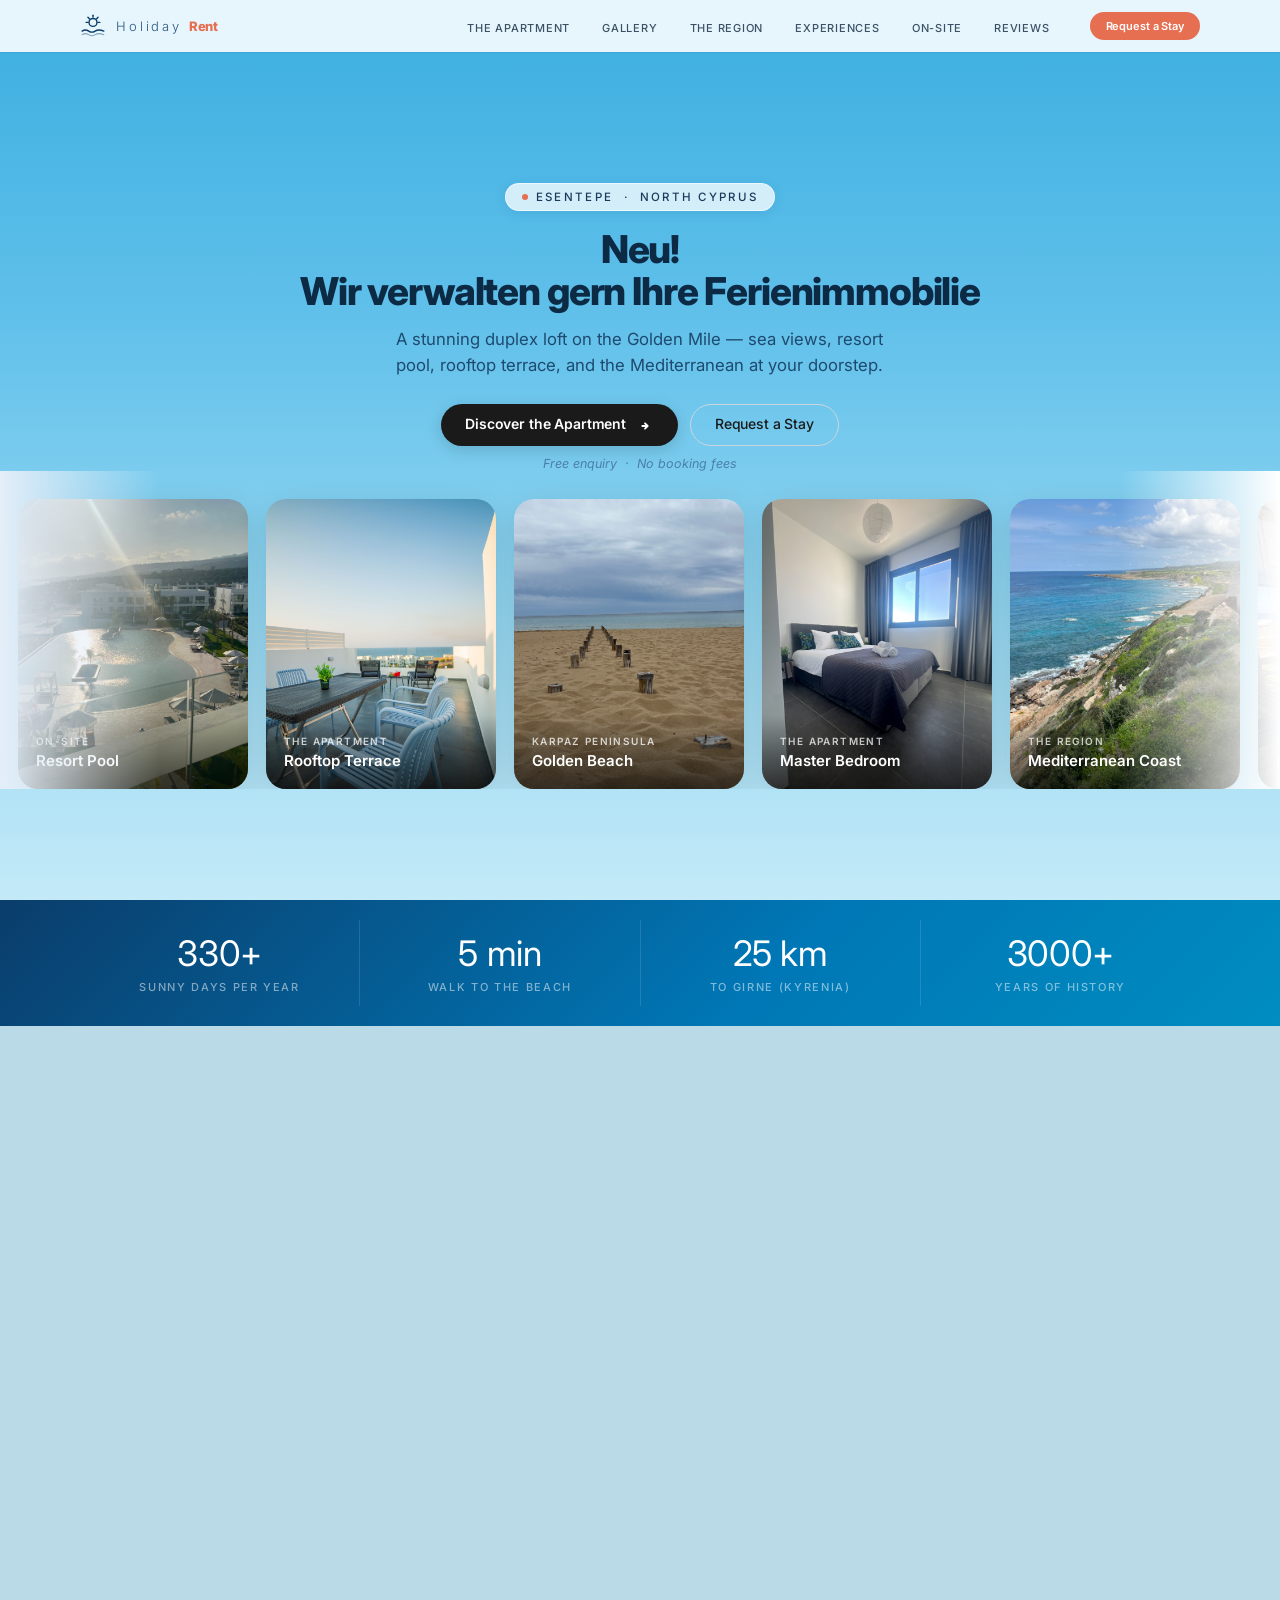
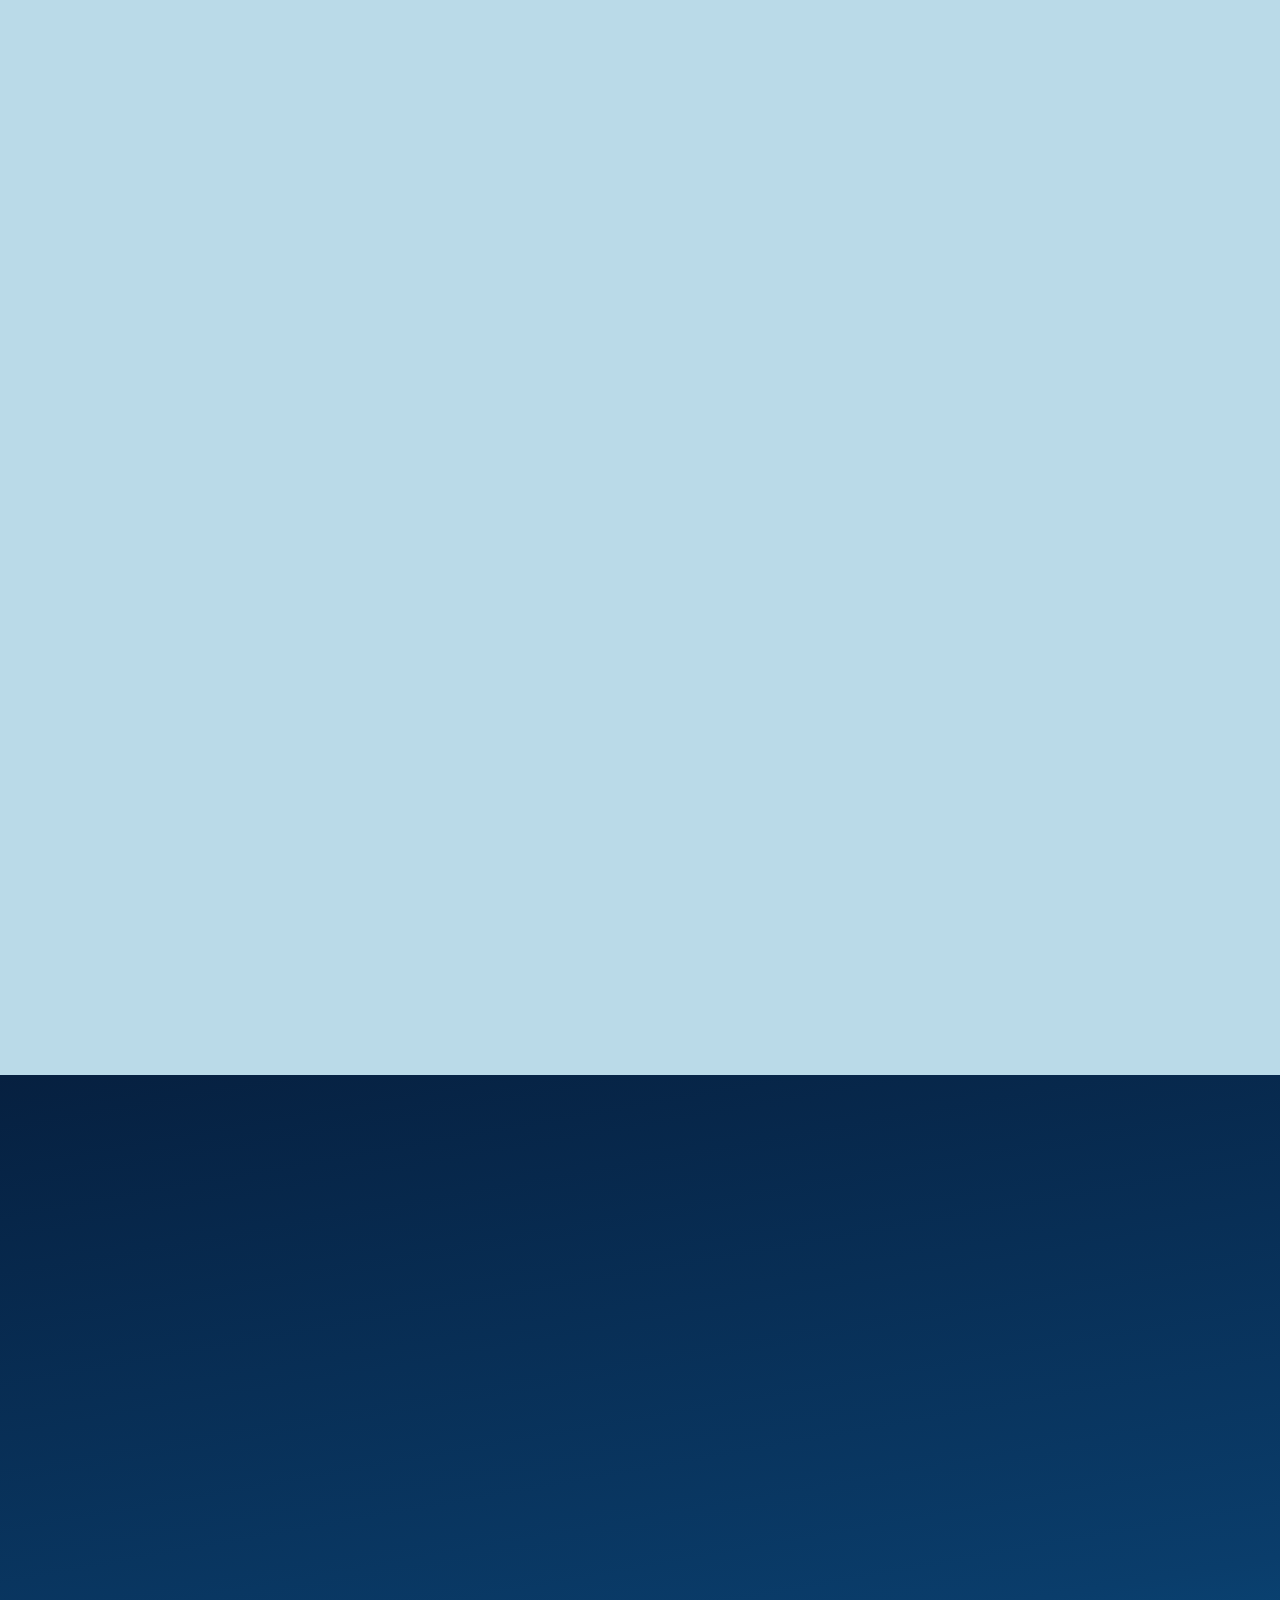
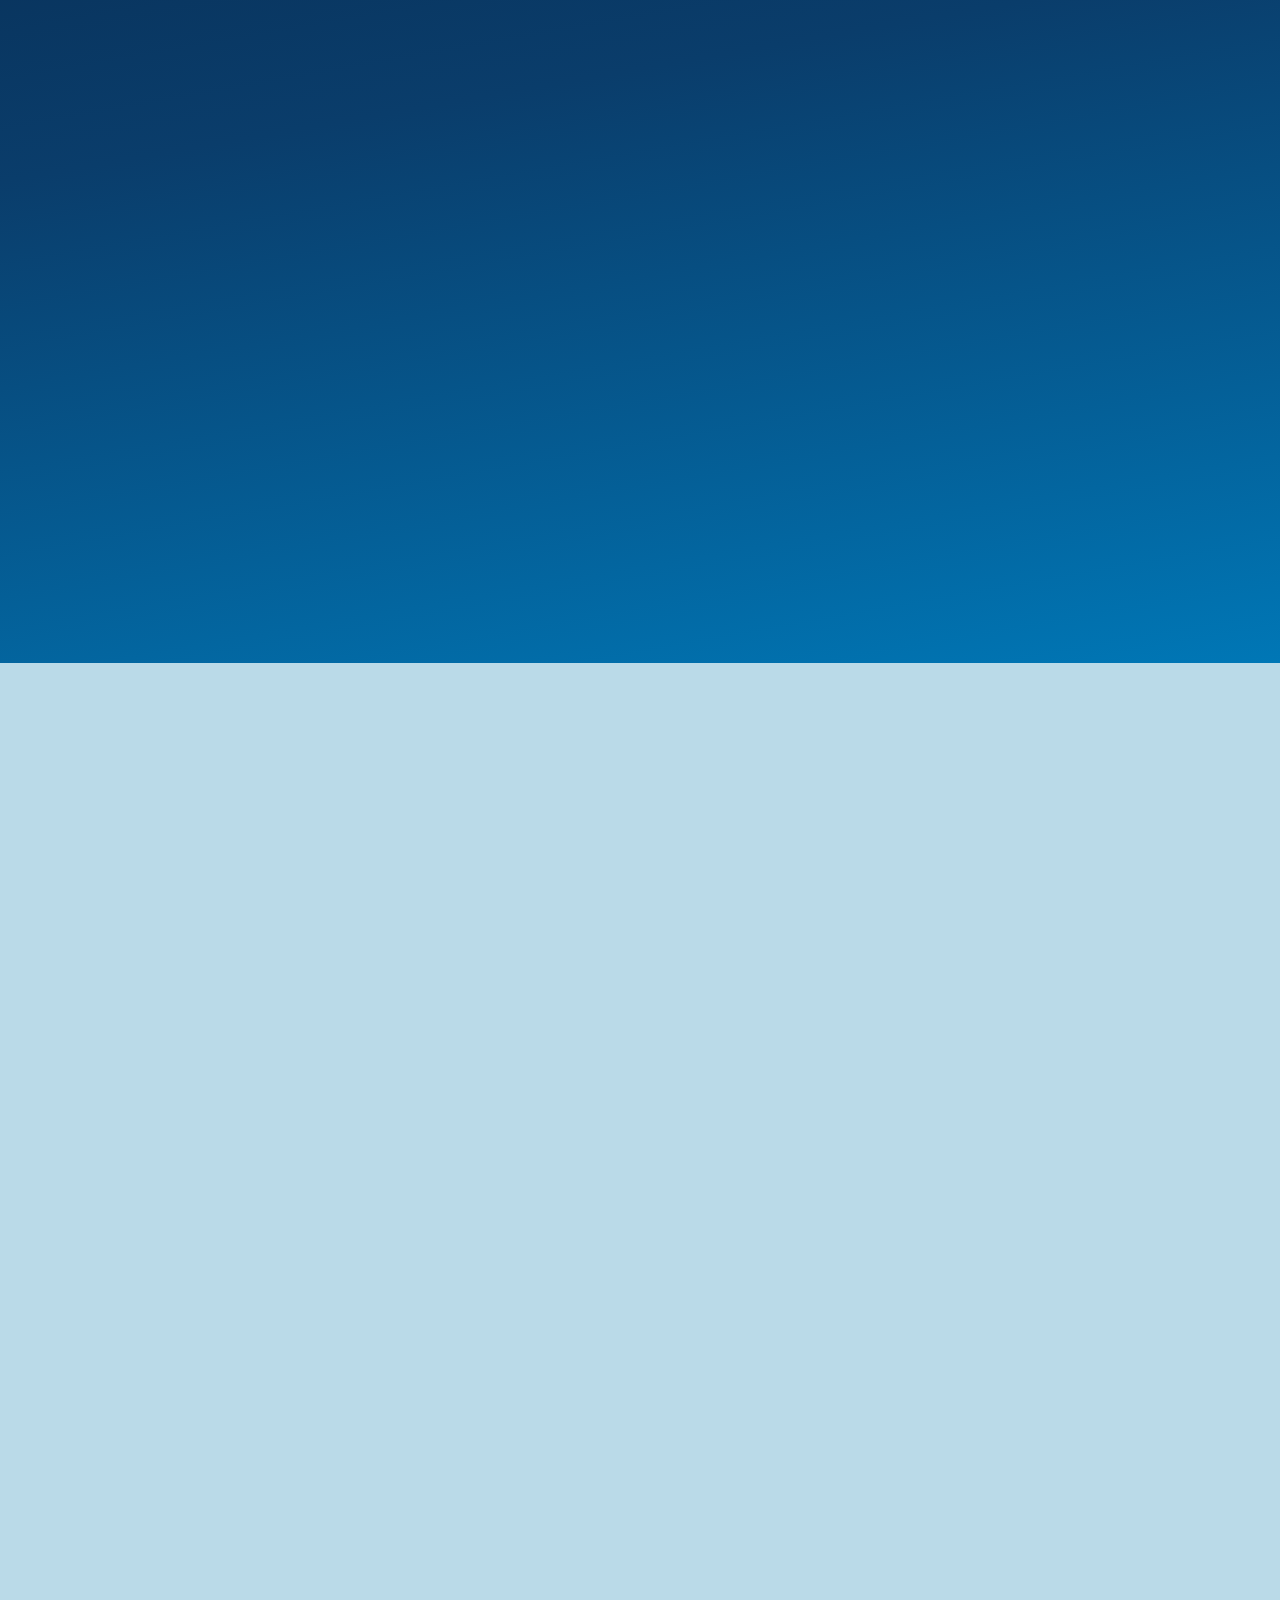
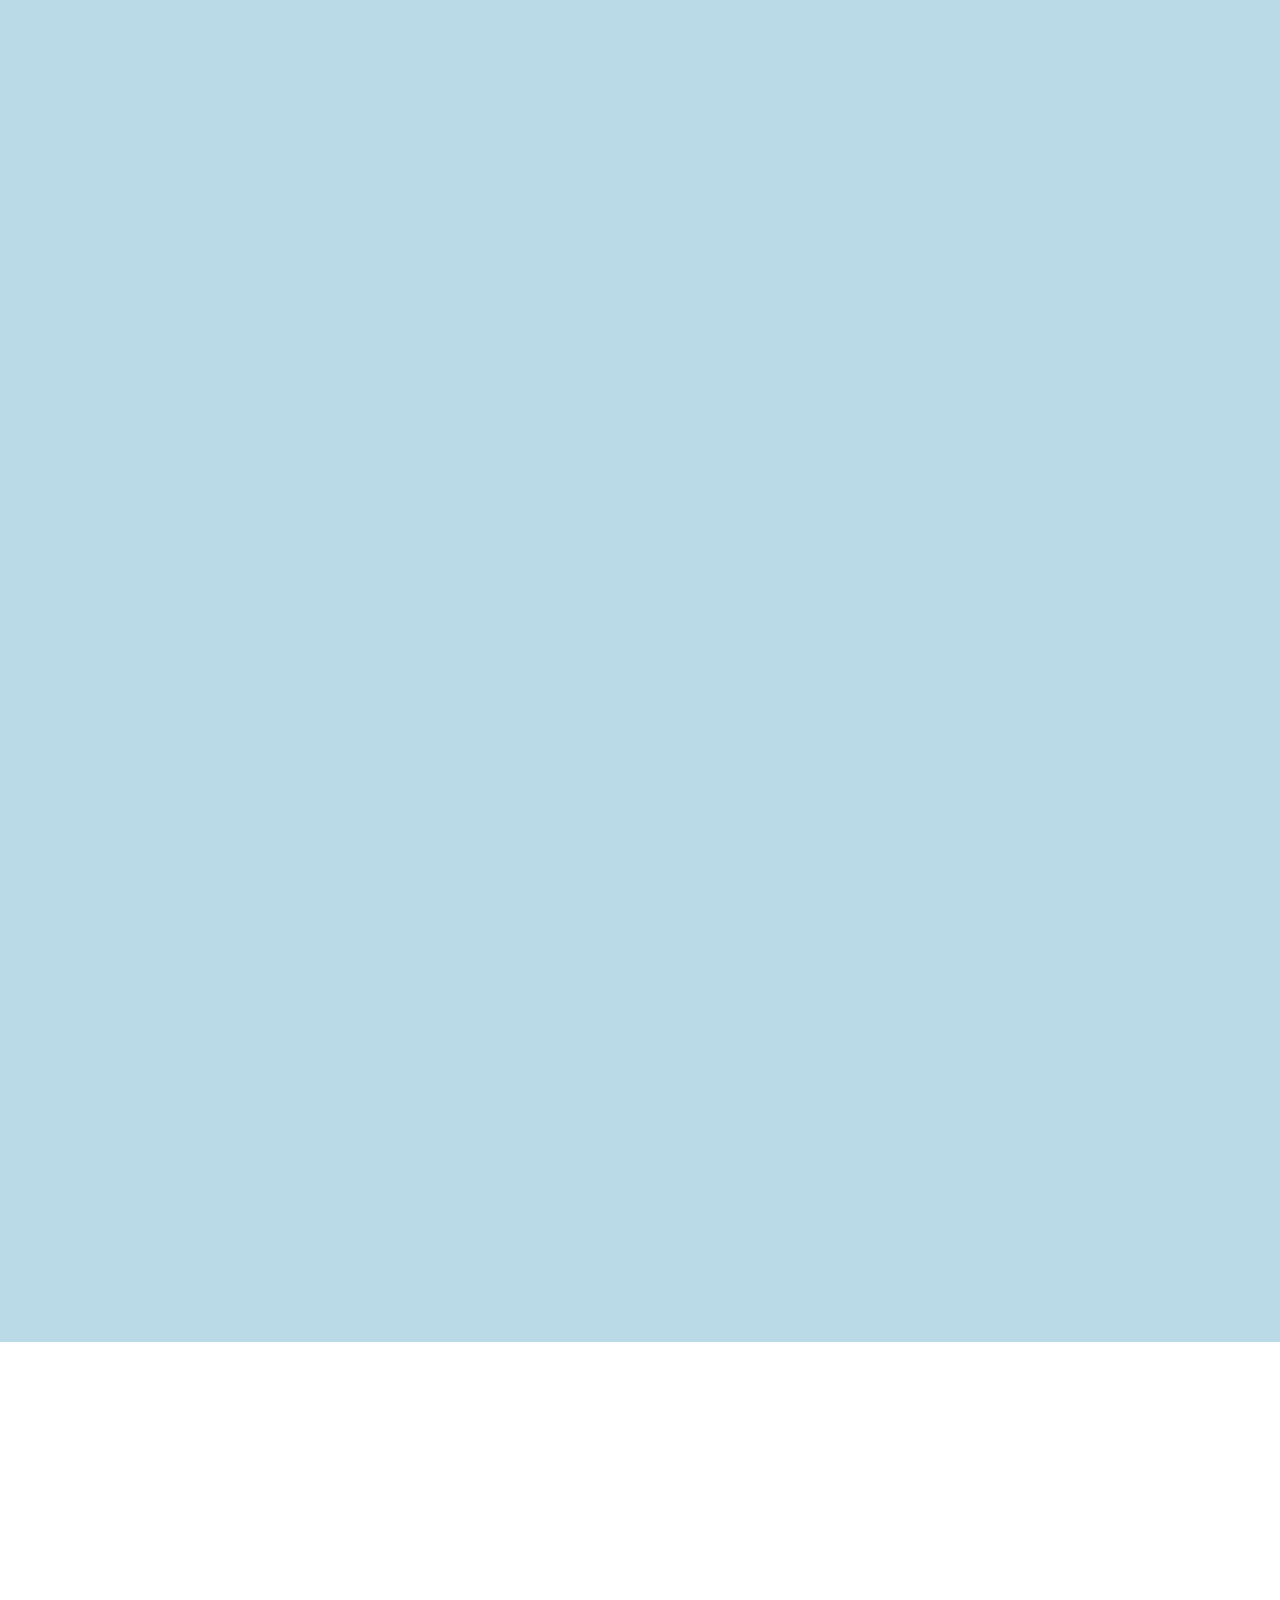
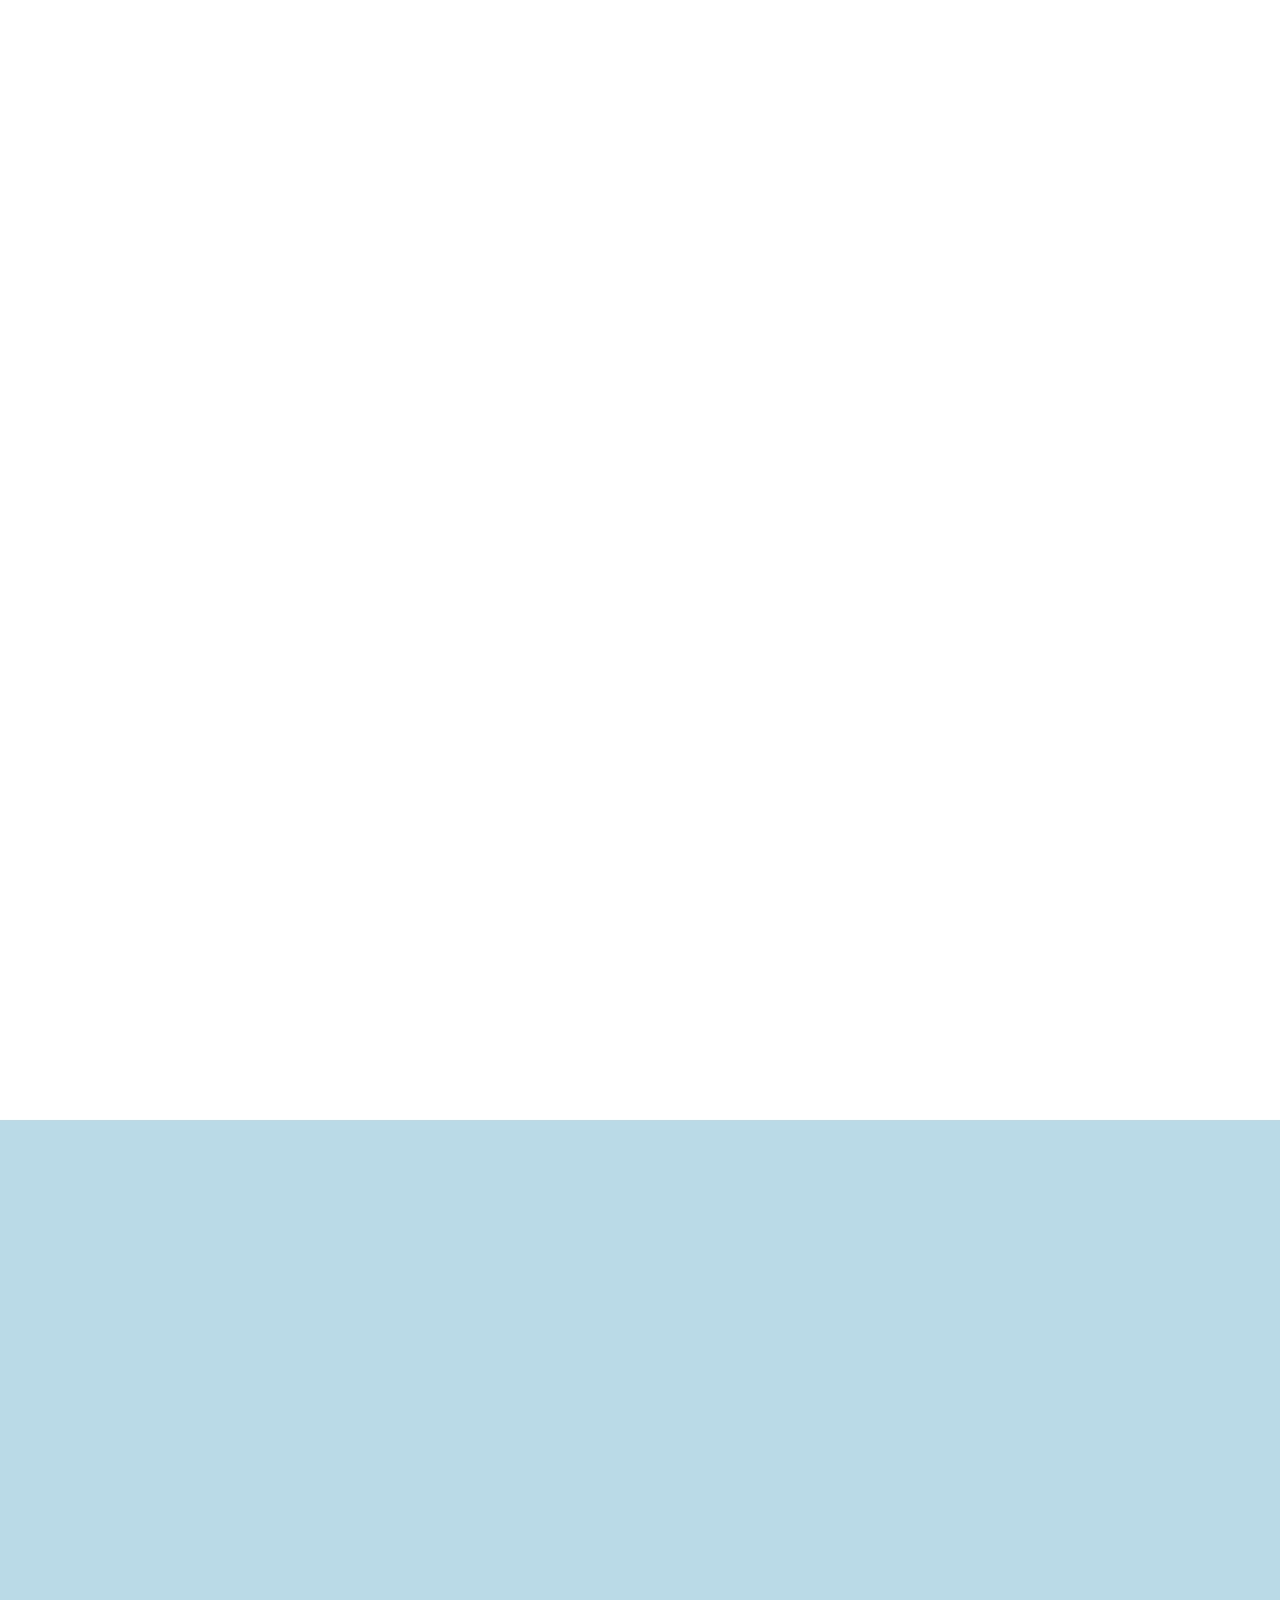
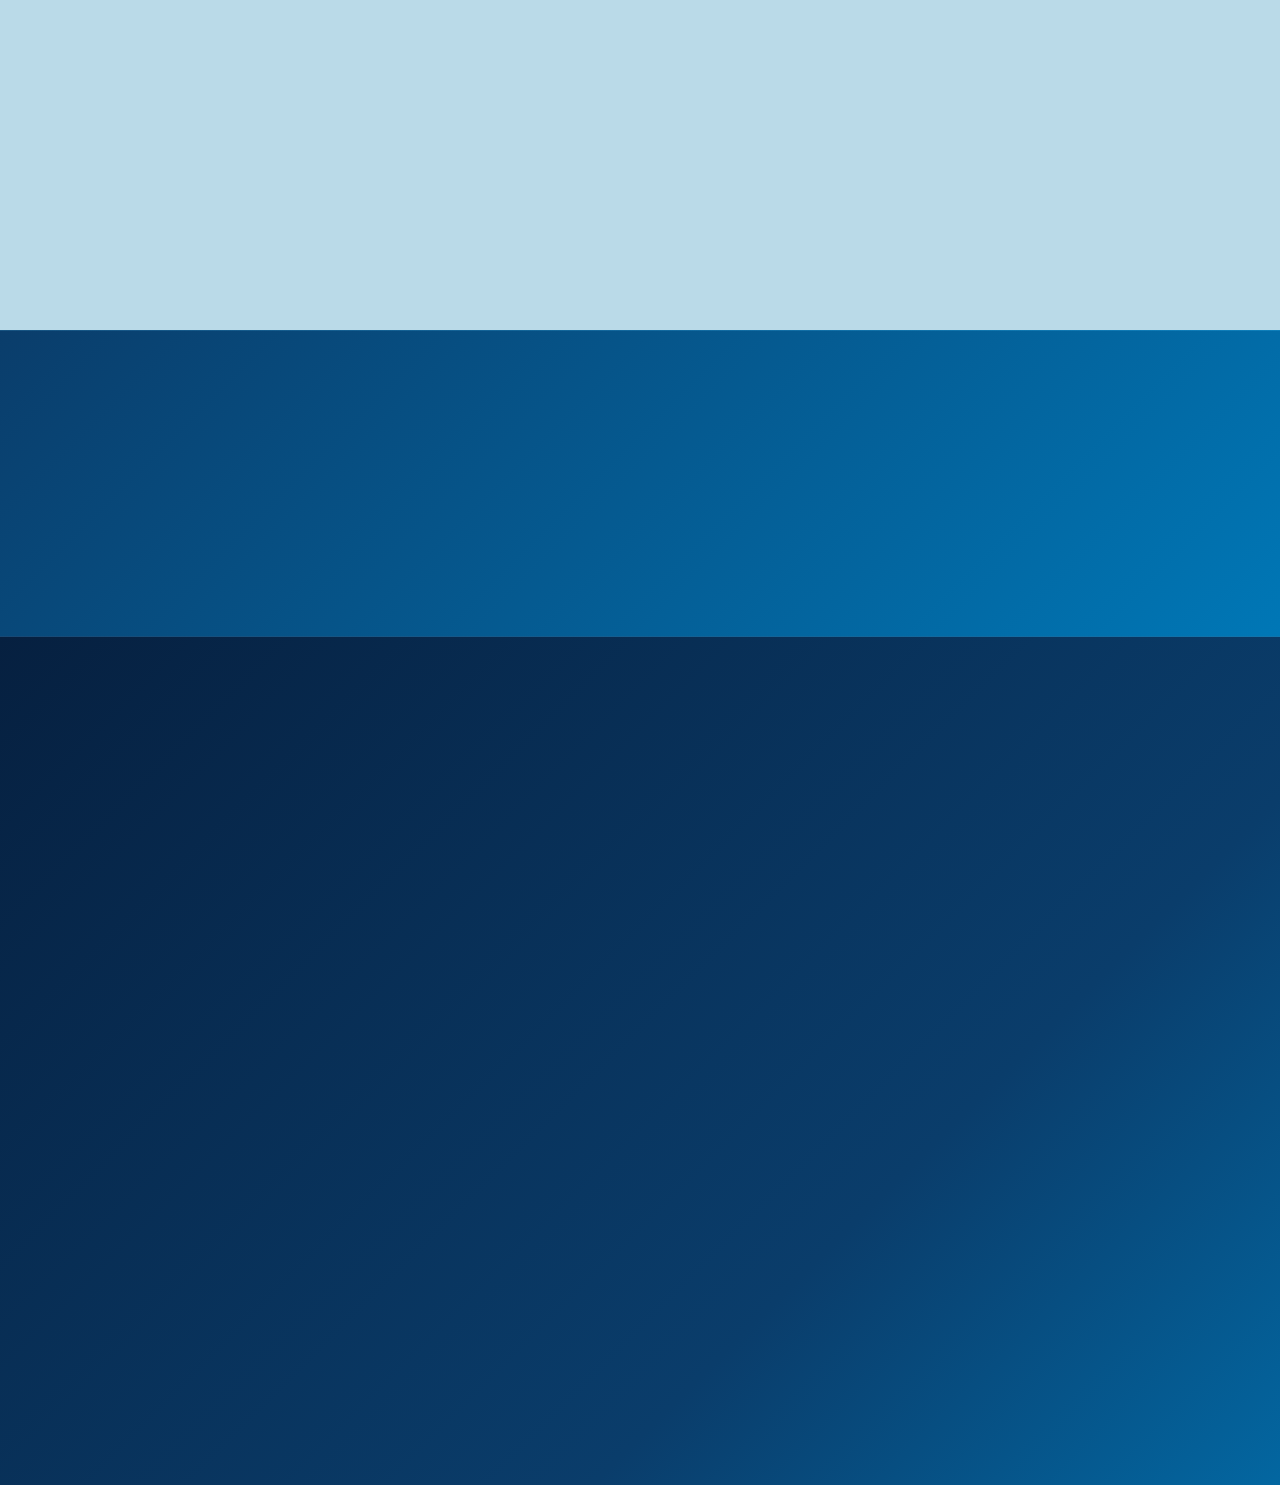
==== index.html @ 13c25a01 "Update hero headline to Neu" ====
<!DOCTYPE html>
<html lang="en">
<head>
  <meta charset="UTF-8">
  <meta name="viewport" content="width=device-width, initial-scale=1.0">
  <title>Cove Garden – Luxury Holiday Duplex in North Cyprus</title>
  <meta name="description" content="Cove Garden is a stunning duplex maisonette in Esentepe, North Cyprus – with panoramic sea views, resort pool, and loft living between the Besparmak Mountains and the Mediterranean.">
  <meta name="keywords" content="North Cyprus duplex loft apartment, Esentepe rental, Girne accommodation, Bahçeli vacation, North Cyprus rooftop terrace">
  <link rel="preconnect" href="https://fonts.googleapis.com">
  <link rel="preconnect" href="https://fonts.gstatic.com" crossorigin>
  <link href="https://fonts.googleapis.com/css2?family=Inter:wght@300;400;500;600;700;800;900&display=swap" rel="stylesheet">
  <link rel="stylesheet" href="style.css">
</head>
<body>

  <!-- ═══════════════════════════════════════ NAVIGATION ═══════ -->
  <nav id="navbar" class="navbar">
    <div class="nav-container">
      <a href="#hero" class="nav-logo">
        <svg class="logo-mark" width="26" height="26" viewBox="0 0 36 36" fill="none" xmlns="http://www.w3.org/2000/svg">
          <!-- Sun circle -->
          <circle cx="18" cy="13" r="5.5" stroke="currentColor" stroke-width="2" fill="none"/>
          <!-- Sun rays -->
          <line x1="18" y1="3" x2="18" y2="5.5" stroke="currentColor" stroke-width="2" stroke-linecap="round"/>
          <line x1="27.5" y1="13" x2="25" y2="13" stroke="currentColor" stroke-width="2" stroke-linecap="round"/>
          <line x1="8.5" y1="13" x2="11" y2="13" stroke="currentColor" stroke-width="2" stroke-linecap="round"/>
          <line x1="25" y1="6" x2="23.1" y2="7.9" stroke="currentColor" stroke-width="2" stroke-linecap="round"/>
          <line x1="11" y1="6" x2="12.9" y2="7.9" stroke="currentColor" stroke-width="2" stroke-linecap="round"/>
          <!-- Wave 1 -->
          <path d="M3 25 Q7.5 22 12 25 Q16.5 28 21 25 Q25.5 22 33 25" stroke="currentColor" stroke-width="2" fill="none" stroke-linecap="round" stroke-linejoin="round"/>
          <!-- Wave 2 -->
          <path d="M3 30 Q7.5 27 12 30 Q16.5 33 21 30 Q25.5 27 33 30" stroke="currentColor" stroke-width="1.5" fill="none" stroke-linecap="round" stroke-linejoin="round" opacity="0.45"/>
        </svg>
        <span class="logo-text"><span class="logo-word-light">Holiday</span> <span class="logo-word-bold">Rent</span></span>
      </a>

      <ul class="nav-links">
        <li><a href="#about">The Apartment</a></li>
        <li><a href="#gallery">Gallery</a></li>
        <li><a href="#region">The Region</a></li>
        <li><a href="#experiences">Experiences</a></li>
        <li><a href="#resort">On-Site</a></li>
        <li><a href="#reviews">Reviews</a></li>
      </ul>

      <a href="#booking" class="nav-book-btn">Request a Stay</a>

      <button class="nav-toggle" aria-label="Toggle navigation" aria-expanded="false">
        <span></span>
        <span></span>
        <span></span>
      </button>
    </div>

    <!-- Mobile menu -->
    <div class="nav-mobile" id="mobileMenu">
      <ul>
        <li><a href="#about">The Apartment</a></li>
        <li><a href="#gallery">Gallery</a></li>
        <li><a href="#region">The Region</a></li>
        <li><a href="#experiences">Experiences</a></li>
        <li><a href="#reviews">Reviews</a></li>
        <li><a href="#booking" class="mobile-book-btn">Request a Stay</a></li>
      </ul>
    </div>
  </nav>

  <!-- ═══════════════════════════════════════ HERO ══════════════ -->
  <section id="hero" class="hero">

    <div class="hero-content">
      <div class="hero-location-pill">
        <span class="location-dot"></span>
        Esentepe &nbsp;·&nbsp; North Cyprus
      </div>
        <h1 class="hero-title">Neu!<br>Wir verwalten gern Ihre Ferienimmobilie</h1>
      <p class="hero-tagline">A stunning duplex loft on the Golden Mile — sea views, resort pool, rooftop terrace, and the Mediterranean at your doorstep.</p>
      <div class="hero-ctas">
        <a href="#about" class="btn-primary">
          Discover the Apartment
          <svg width="18" height="18" viewBox="0 0 20 20" fill="none" style="vertical-align:middle;margin-left:6px;"><path d="M7 10H13M13 10L10 7M13 10L10 13" stroke="currentColor" stroke-width="2" stroke-linecap="round" stroke-linejoin="round"/></svg>
        </a>
        <a href="#booking" class="btn-outline">Request a Stay</a>
      </div>
      <p class="hero-disclaimer">Free enquiry &nbsp;·&nbsp; No booking fees</p>
    </div>

    <!-- Auto-scrolling photo carousel -->
    <div class="hero-carousel">
      <div class="hero-carousel-track">
        <!-- First set -->
        <div class="hero-carousel-card">
          <img src="images/pool-day.jpg" alt="Resort Pool">
          <div class="hero-carousel-label">
            <span class="hero-carousel-category">On-Site</span>
            <span class="hero-carousel-title">Resort Pool</span>
          </div>
        </div>
        <div class="hero-carousel-card">
          <img src="images/rooftop-terrace.jpg" alt="Rooftop Terrace">
          <div class="hero-carousel-label">
            <span class="hero-carousel-category">The Apartment</span>
            <span class="hero-carousel-title">Rooftop Terrace</span>
          </div>
        </div>
        <div class="hero-carousel-card">
          <img src="images/beach-sand.jpg" alt="Golden Beach · Karpaz Peninsula">
          <div class="hero-carousel-label">
            <span class="hero-carousel-category">Karpaz Peninsula</span>
            <span class="hero-carousel-title">Golden Beach</span>
          </div>
        </div>
        <div class="hero-carousel-card">
          <img src="images/master-bedroom.jpg" alt="Master Bedroom">
          <div class="hero-carousel-label">
            <span class="hero-carousel-category">The Apartment</span>
            <span class="hero-carousel-title">Master Bedroom</span>
          </div>
        </div>
        <div class="hero-carousel-card">
          <img src="images/coast-cliffs.jpg" alt="Mediterranean Coast">
          <div class="hero-carousel-label">
            <span class="hero-carousel-category">The Region</span>
            <span class="hero-carousel-title">Mediterranean Coast</span>
          </div>
        </div>
        <div class="hero-carousel-card">
          <img src="images/hammock-view.jpg" alt="Loft Hammock">
          <div class="hero-carousel-label">
            <span class="hero-carousel-category">The Apartment</span>
            <span class="hero-carousel-title">Loft Hammock</span>
          </div>
        </div>
        <div class="hero-carousel-card">
          <img src="images/girne-harbour.jpg" alt="Girne Old Harbour">
          <div class="hero-carousel-label">
            <span class="hero-carousel-category">25 km Away</span>
            <span class="hero-carousel-title">Girne Old Harbour</span>
          </div>
        </div>
        <div class="hero-carousel-card">
          <img src="images/hero-rooftop.jpg" alt="Mezzanine Loft">
          <div class="hero-carousel-label">
            <span class="hero-carousel-category">The Apartment</span>
            <span class="hero-carousel-title">Mezzanine Loft</span>
          </div>
        </div>
        <!-- Duplicate set for seamless loop -->
        <div class="hero-carousel-card">
          <img src="images/pool-day.jpg" alt="Resort Pool">
          <div class="hero-carousel-label">
            <span class="hero-carousel-category">On-Site</span>
            <span class="hero-carousel-title">Resort Pool</span>
          </div>
        </div>
        <div class="hero-carousel-card">
          <img src="images/rooftop-terrace.jpg" alt="Rooftop Terrace">
          <div class="hero-carousel-label">
            <span class="hero-carousel-category">The Apartment</span>
            <span class="hero-carousel-title">Rooftop Terrace</span>
          </div>
        </div>
        <div class="hero-carousel-card">
          <img src="images/beach-sand.jpg" alt="Golden Beach · Karpaz Peninsula">
          <div class="hero-carousel-label">
            <span class="hero-carousel-category">Karpaz Peninsula</span>
            <span class="hero-carousel-title">Golden Beach</span>
          </div>
        </div>
        <div class="hero-carousel-card">
          <img src="images/master-bedroom.jpg" alt="Master Bedroom">
          <div class="hero-carousel-label">
            <span class="hero-carousel-category">The Apartment</span>
            <span class="hero-carousel-title">Master Bedroom</span>
          </div>
        </div>
        <div class="hero-carousel-card">
          <img src="images/coast-cliffs.jpg" alt="Mediterranean Coast">
          <div class="hero-carousel-label">
            <span class="hero-carousel-category">The Region</span>
            <span class="hero-carousel-title">Mediterranean Coast</span>
          </div>
        </div>
        <div class="hero-carousel-card">
          <img src="images/hammock-view.jpg" alt="Loft Hammock">
          <div class="hero-carousel-label">
            <span class="hero-carousel-category">The Apartment</span>
            <span class="hero-carousel-title">Loft Hammock</span>
          </div>
        </div>
        <div class="hero-carousel-card">
          <img src="images/girne-harbour.jpg" alt="Girne Old Harbour">
          <div class="hero-carousel-label">
            <span class="hero-carousel-category">25 km Away</span>
            <span class="hero-carousel-title">Girne Old Harbour</span>
          </div>
        </div>
        <div class="hero-carousel-card">
          <img src="images/hero-rooftop.jpg" alt="Mezzanine Loft">
          <div class="hero-carousel-label">
            <span class="hero-carousel-category">The Apartment</span>
            <span class="hero-carousel-title">Mezzanine Loft</span>
          </div>
        </div>
      </div>
    </div>

  </section>

  <!-- ═══════════════════════════════════════ INTRO STRIP ══════ -->
  <div class="intro-strip">
    <div class="intro-strip-inner">
      <div class="strip-item">
        <span class="strip-number">330+</span>
        <span class="strip-label">Sunny Days per Year</span>
      </div>
      <div class="strip-divider"></div>
      <div class="strip-item">
        <span class="strip-number">5 min</span>
        <span class="strip-label">Walk to the Beach</span>
      </div>
      <div class="strip-divider"></div>
      <div class="strip-item">
        <span class="strip-number">25 km</span>
        <span class="strip-label">to Girne (Kyrenia)</span>
      </div>
      <div class="strip-divider"></div>
      <div class="strip-item">
        <span class="strip-number">3000+</span>
        <span class="strip-label">Years of History</span>
      </div>
    </div>
  </div>

  <!-- ═══════════════════════════════════════ ABOUT ═══════════ -->
  <section id="about" class="about">
    <div class="container">
      <div class="about-grid">

        <div class="about-text reveal">
          <span class="section-label">The Apartment</span>
          <h2 class="section-title about-title">Where Every Morning<br><em>Begins with the Sea</em></h2>
          <p class="about-lead">Wake up to the soft shimmer of the Mediterranean stretching endlessly before you. Step onto your private rooftop terrace as the sun rises over the Besparmak Mountains, coffee in hand, the world still quiet and golden. Let the day unfold at your own pace — sink into the indoor hammock and watch the afternoon light dance across the sea far below, the resort pool glittering in the courtyard beneath you. As evening falls and the sky turns amber, gather on the terrace for sundowners and the distant sound of waves. Dine beneath the stars, the warm Cyprus air carrying the scent of jasmine and salt. In the morning, the sea will be there again — faithful, luminous, and entirely yours. Cove Garden is not merely a place to stay. It is a feeling you will carry long after you leave.</p>

          <div class="about-highlights">
            <div class="about-highlight-item">
              <svg width="18" height="18" viewBox="0 0 24 24" fill="none" stroke="currentColor" stroke-width="1.8"><path d="M3 9l9-7 9 7v11a2 2 0 01-2 2H5a2 2 0 01-2-2z"/><polyline points="9 22 9 12 15 12 15 22"/></svg>
              <div>
                <strong>Space &amp; Layout</strong>
                <span>Duplex loft over 2 levels · Open-plan living &amp; dining · Mezzanine with hammock · Private rooftop terrace</span>
              </div>
            </div>
            <div class="about-highlight-item">
              <svg width="18" height="18" viewBox="0 0 24 24" fill="none" stroke="currentColor" stroke-width="1.8"><path d="M17 21v-2a4 4 0 00-4-4H5a4 4 0 00-4 4v2"/><circle cx="9" cy="7" r="4"/><path d="M23 21v-2a4 4 0 00-3-3.87"/><path d="M16 3.13a4 4 0 010 7.75"/></svg>
              <div>
                <strong>Capacity</strong>
                <span>2 Bedrooms · 2 Bathrooms · Up to 4 Guests</span>
              </div>
            </div>
            <div class="about-highlight-item">
              <svg width="18" height="18" viewBox="0 0 24 24" fill="none" stroke="currentColor" stroke-width="1.8"><circle cx="12" cy="12" r="10"/><path d="M2 12h20M12 2a15.3 15.3 0 014 10 15.3 15.3 0 01-4 10 15.3 15.3 0 01-4-10 15.3 15.3 0 014-10z"/></svg>
              <div>
                <strong>Views</strong>
                <span>Panoramic sea view · Besparmak Mountains · Resort pool</span>
              </div>
            </div>
            <div class="about-highlight-item">
              <svg width="18" height="18" viewBox="0 0 24 24" fill="none" stroke="currentColor" stroke-width="1.8"><path d="M12 22s8-4 8-10V5l-8-3-8 3v7c0 6 8 10 8 10z"/></svg>
              <div>
                <strong>On-Site Amenities</strong>
                <span>Resort pool · Poolside bar · Parking · 24 h security</span>
              </div>
            </div>
          </div>

          <a href="#gallery" class="btn-primary btn-sm">View Gallery</a>
        </div>

        <div class="about-image reveal">
          <img src="images/hammock-view.jpg" alt="Cove Garden – Indoor hammock with panoramic sea view" class="about-photo">
          <div class="about-image-accent">
            <img src="images/rooftop-terrace.jpg" alt="Private rooftop terrace with sea view" class="accent-photo" style="width:100%;height:300px;object-fit:cover;border-radius:8px;object-position:center 40%;">
          </div>
        </div>

      </div>
    </div>
  </section>

  <!-- ═══════════════════════════════════════ GALLERY ══════════ -->
  <section id="gallery" class="gallery">
    <div class="container">
      <div class="section-header reveal">
        <span class="section-label">Gallery</span>
        <h2 class="section-title">The Apartment<br><em>in Detail</em></h2>
        <p class="section-subtitle">Every corner of Cove Garden has been crafted with care. See for yourself.</p>
      </div>

      <div class="gallery-grid">
        <div class="gallery-item reveal">
          <img src="images/pool-lagoon.jpg" alt="Resort lagoon pool with rainbow">
        </div>
        <div class="gallery-item reveal">
          <img src="images/cove-5645.jpg" alt="Cove Garden">
        </div>
        <div class="gallery-item reveal">
          <img src="images/living-room.jpg" alt="Open-plan living room with sea view">
        </div>
        <div class="gallery-item reveal">
          <img src="images/cove-5947.jpg" alt="Cove Garden">
        </div>
        <div class="gallery-item reveal">
          <img src="images/resort-moon.jpg" alt="Resort at night under moonlight">
        </div>
        <div class="gallery-item reveal">
          <img src="images/master-bedroom.jpg" alt="Master bedroom with sea view">
        </div>
        <div class="gallery-item reveal">
          <img src="images/cove-9259.jpg" alt="Cove Garden">
        </div>
        <div class="gallery-item reveal">
          <img src="images/rooftop-terrace.jpg" alt="Private rooftop terrace with sea view">
        </div>
        <div class="gallery-item reveal">
          <img src="images/cove-5829.jpg" alt="Cove Garden">
        </div>
        <div class="gallery-item reveal">
          <img src="images/cove-5807.jpg" alt="Cove Garden">
        </div>
        <div class="gallery-item reveal">
          <img src="images/kitchen.jpg" alt="Fully equipped kitchen">
        </div>
        <div class="gallery-item reveal">
          <img src="images/hammock-view.jpg" alt="Indoor hammock on mezzanine with sea and pool view">
        </div>
        <div class="gallery-item reveal">
          <img src="images/cove-2903.jpg" alt="Cove Garden">
        </div>
        <div class="gallery-item reveal">
          <img src="images/bathroom.jpg" alt="Bathroom with walk-in shower">
        </div>
        <div class="gallery-item reveal">
          <img src="images/bedroom2-full.jpg" alt="Second bedroom with mountain view">
        </div>
        <div class="gallery-item reveal">
          <img src="images/interior-night.jpg" alt="Loft interior at night with pool lights">
        </div>
        <div class="gallery-item reveal">
          <img src="images/cove-7929.jpg" alt="Cove Garden">
        </div>
        <div class="gallery-item reveal">
          <img src="images/dining-evening.jpg" alt="Evening dinner with pool view">
        </div>
        <div class="gallery-item reveal">
          <img src="images/workspace-sea-view.jpg" alt="Dedicated workspace with panoramic sea view">
        </div>
        <div class="gallery-item reveal">
          <img src="images/cove-5569.jpg" alt="Cove Garden">
        </div>
        <div class="gallery-item reveal">
          <img src="images/rooftop-yoga.jpg" alt="Yoga on the rooftop terrace – your mat is waiting">
        </div>
      </div>

      <div class="gallery-note reveal">
        <p>More photos available on request — contact us at <a href="mailto:info@terzle.com">info@terzle.com</a></p>
      </div>
    </div>
  </section>

  <!-- ═══════════════════════════════════════ ROOMS ═══════════ -->
  <section id="rooms" class="rooms-section">
    <div class="container">
      <div class="section-header reveal">
        <span class="section-label">Floor Plan</span>
        <h2 class="section-title">Rooms &amp;<br><em>Spaces</em></h2>
        <p class="section-subtitle">Two levels plus a private rooftop terrace — every space crafted for comfort and breathtaking views.</p>
      </div>

      <div class="rooms-grid">

        <div class="room-card reveal">
          <div class="room-card-photo">
            <img src="images/master-bedroom.jpg" alt="Master Bedroom">
            <span class="room-level-badge">Level 1</span>
          </div>
          <div class="room-card-info">
            <h3>Master Bedroom</h3>
            <p>Double bed · Sea &amp; mountain view · Air conditioning · Built-in wardrobe · Blackout curtains</p>
          </div>
        </div>

        <div class="room-card reveal">
          <div class="room-card-photo room-card-photo-split">
            <img src="images/bedroom2-full.jpg" alt="Second Bedroom" class="room-split-photo">
            <img src="images/hammock-bedroom.jpg" alt="Mezzanine hammock view to bedroom" class="room-split-photo">
            <span class="room-level-badge">Level 2</span>
          </div>
          <div class="room-card-info">
            <h3>Second Bedroom</h3>
            <p>Double bed · Mountain &amp; sunset view · Air conditioning · Curtained privacy partition</p>
          </div>
        </div>

        <div class="room-card reveal">
          <div class="room-card-photo">
            <img src="images/living-room.jpg" alt="Living & Dining Area" style="height:300px;object-position:center 25%;">
            <span class="room-level-badge">Level 1</span>
          </div>
          <div class="room-card-info">
            <h3>Living &amp; Dining</h3>
            <p>Open-plan · Floor-to-ceiling glass · Sea view · Dining table for 4–6 · Yellow velvet chairs</p>
          </div>
        </div>

        <div class="room-card reveal">
          <div class="room-card-photo">
            <img src="images/kitchen.jpg" alt="Fully Equipped Kitchen">
            <span class="room-level-badge">Level 1</span>
          </div>
          <div class="room-card-info">
            <h3>Fully Equipped Kitchen</h3>
            <p>Hob · Oven · Fridge · Dishwasher · Coffee maker · All essentials provided</p>
          </div>
        </div>

        <div class="room-card reveal">
          <div class="room-card-photo room-card-photo-triple">
            <img src="images/bathroom.jpg" alt="Bathroom – Walk-in shower" class="room-triple-photo">
            <img src="images/bathroom2.jpg" alt="Bathroom 2 – Full view" class="room-triple-photo">
            <img src="images/bathroom-sink.jpg" alt="Bathroom – Sink and mirror" class="room-triple-photo">
          </div>
          <div class="room-card-info">
            <h3>2 Bathrooms</h3>
            <p>Walk-in shower · Dark-tile design · Level 1 &amp; Level 2 · Fresh towels &amp; toiletries included</p>
          </div>
        </div>

        <div class="room-card reveal">
          <div class="room-card-photo">
            <img src="images/loft-mezzanine.jpg" alt="Mezzanine Loft">
            <span class="room-level-badge">Mezzanine</span>
          </div>
          <div class="room-card-info">
            <h3>Mezzanine Loft</h3>
            <p>Indoor hammock · Workspace with sea view · Open gallery above living area · Pendant lighting</p>
          </div>
        </div>

        <div class="room-card room-card-wide reveal">
          <div class="room-card-photo">
            <img src="images/rooftop-terrace.jpg" alt="Private Rooftop Terrace">
            <span class="room-level-badge">Rooftop</span>
          </div>
          <div class="room-card-info">
            <h3>Private Rooftop Terrace</h3>
            <p>Exclusive to your apartment · Dining table &amp; lounge seating · 360° panorama of Mediterranean Sea and Besparmak Mountains · Perfect for sunrise, sundowners &amp; stargazing</p>
          </div>
        </div>

      </div>
    </div>
  </section>

  <!-- ═══════════════════════════════════════ AMENITIES ════════ -->
  <section id="amenities" class="amenities">
    <div class="container">
      <div class="section-header reveal">
        <span class="section-label">Amenities</span>
        <h2 class="section-title">Everything You<br><em>Need to Unwind</em></h2>
      </div>

      <div class="amenities-grid">

        <div class="amenity-item reveal">
          <div class="amenity-icon">
            <svg width="17" height="17" viewBox="0 0 24 24" fill="none" stroke="currentColor" stroke-width="1.3"><path d="M5 12.55a11 11 0 0114.08 0"/><path d="M1.42 9a16 16 0 0121.16 0"/><path d="M8.53 16.11a6 6 0 016.95 0"/><line x1="12" y1="20" x2="12.01" y2="20"/></svg>
          </div>
          <span class="amenity-name">High-Speed WiFi</span>
        </div>

        <div class="amenity-item reveal">
          <div class="amenity-icon">
            <!-- Yoga / wellness -->
            <svg width="17" height="17" viewBox="0 0 24 24" fill="none" stroke="currentColor" stroke-width="1.3"><circle cx="12" cy="4" r="2"/><path d="M8 22l1-6-3-3 4-4 2 3 2-3 4 4-3 3 1 6"/><line x1="5" y1="13" x2="3" y2="15"/><line x1="19" y1="13" x2="21" y2="15"/></svg>
          </div>
          <span class="amenity-name">Rooftop Yoga – Your Mat is Waiting</span>
        </div>

        <div class="amenity-item reveal">
          <div class="amenity-icon">
            <!-- Laptop / workspace -->
            <svg width="17" height="17" viewBox="0 0 24 24" fill="none" stroke="currentColor" stroke-width="1.3"><rect x="2" y="4" width="20" height="13" rx="2"/><line x1="1" y1="21" x2="23" y2="21"/><line x1="8" y1="17" x2="16" y2="17"/><line x1="8" y1="9" x2="16" y2="9"/><line x1="8" y1="12" x2="12" y2="12"/></svg>
          </div>
          <span class="amenity-name">Workspace with Sea View</span>
        </div>

        <div class="amenity-item reveal">
          <div class="amenity-icon">
            <!-- Pool / waves -->
            <svg width="17" height="17" viewBox="0 0 24 24" fill="none" stroke="currentColor" stroke-width="1.3"><path d="M2 12c1.5 0 2.5-1 4-1s2.5 1 4 1 2.5-1 4-1 2.5 1 4 1"/><path d="M2 17c1.5 0 2.5-1 4-1s2.5 1 4 1 2.5-1 4-1 2.5 1 4 1"/><circle cx="12" cy="5" r="2"/><path d="M12 7v3l3 2"/></svg>
          </div>
          <span class="amenity-name">Resort Pool Complex</span>
        </div>

        <div class="amenity-item reveal">
          <div class="amenity-icon">
            <!-- Sun + terrace railing -->
            <svg width="17" height="17" viewBox="0 0 24 24" fill="none" stroke="currentColor" stroke-width="1.3"><circle cx="12" cy="6" r="2.5"/><line x1="12" y1="1" x2="12" y2="3"/><line x1="12" y1="9" x2="12" y2="11"/><line x1="4.9" y1="4.9" x2="6.3" y2="6.3"/><line x1="17.7" y1="17.7" x2="19.1" y2="19.1"/><line x1="1" y1="12" x2="3" y2="12"/><line x1="21" y1="12" x2="23" y2="12"/><line x1="4.9" y1="19.1" x2="6.3" y2="17.7"/><line x1="17.7" y1="6.3" x2="19.1" y2="4.9"/><line x1="2" y1="22" x2="22" y2="22"/><line x1="5" y1="22" x2="5" y2="16"/><line x1="12" y1="22" x2="12" y2="16"/><line x1="19" y1="22" x2="19" y2="16"/></svg>
          </div>
          <span class="amenity-name">Private Rooftop Terrace</span>
        </div>

        <div class="amenity-item reveal">
          <div class="amenity-icon">
            <!-- Fork & knife -->
            <svg width="17" height="17" viewBox="0 0 24 24" fill="none" stroke="currentColor" stroke-width="1.3"><line x1="9" y1="2" x2="9" y2="22"/><path d="M6 2v7a3 3 0 003 3 3 3 0 003-3V2"/><line x1="17" y1="2" x2="17" y2="9"/><path d="M14 9a3 3 0 006 0V2"/><line x1="17" y1="12" x2="17" y2="22"/></svg>
          </div>
          <span class="amenity-name">Fully Equipped Kitchen</span>
        </div>

        <div class="amenity-item reveal">
          <div class="amenity-icon">
            <!-- Wind / AC -->
            <svg width="17" height="17" viewBox="0 0 24 24" fill="none" stroke="currentColor" stroke-width="1.3"><path d="M9.59 4.59A2 2 0 1111 8H2"/><path d="M10.36 16.37A2 2 0 1013 20H2"/><path d="M14.73 8.27A2.5 2.5 0 1117.5 13H2"/></svg>
          </div>
          <span class="amenity-name">Air Conditioning</span>
        </div>

        <div class="amenity-item reveal">
          <div class="amenity-icon">
            <!-- Flame / BBQ -->
            <svg width="17" height="17" viewBox="0 0 24 24" fill="none" stroke="currentColor" stroke-width="1.3"><path d="M8.5 14.5A2.5 2.5 0 0011 12c0-1.38-.5-2-1-3-1.072-2.143-.224-4.054 2-6 .5 2.5 2 4.9 4 6.5 2 1.6 3 3.5 3 5.5a7 7 0 11-14 0c0-1.153.433-2.294 1-3a2.5 2.5 0 002.5 2.5z"/></svg>
          </div>
          <span class="amenity-name">BBQ & Outdoor Dining</span>
        </div>

        <div class="amenity-item reveal">
          <div class="amenity-icon">
            <!-- TV / monitor -->
            <svg width="17" height="17" viewBox="0 0 24 24" fill="none" stroke="currentColor" stroke-width="1.3"><rect x="2" y="3" width="20" height="14" rx="2"/><line x1="8" y1="21" x2="16" y2="21"/><line x1="12" y1="17" x2="12" y2="21"/></svg>
          </div>
          <span class="amenity-name">Smart TV & Streaming</span>
        </div>

        <div class="amenity-item reveal">
          <div class="amenity-icon">
            <!-- Mountains -->
            <svg width="17" height="17" viewBox="0 0 24 24" fill="none" stroke="currentColor" stroke-width="1.3"><polygon points="3 20 12 4 21 20"/><path d="M3 20l5.5-7 3.5 4.5 2.5-3.5 6 6"/></svg>
          </div>
          <span class="amenity-name">Panoramic Sea &amp; Mountain Views</span>
        </div>

        <div class="amenity-item reveal">
          <div class="amenity-icon">
            <!-- Car / parking -->
            <svg width="17" height="17" viewBox="0 0 24 24" fill="none" stroke="currentColor" stroke-width="1.3"><rect x="1" y="3" width="15" height="13" rx="1"/><polygon points="16 8 20 8 23 11 23 16 16 16 16 8"/><circle cx="5.5" cy="18.5" r="2.5"/><circle cx="18.5" cy="18.5" r="2.5"/></svg>
          </div>
          <span class="amenity-name">Free Parking</span>
        </div>

        <div class="amenity-item reveal">
          <div class="amenity-icon">
            <!-- Washing machine -->
            <svg width="17" height="17" viewBox="0 0 24 24" fill="none" stroke="currentColor" stroke-width="1.3"><rect x="2" y="2" width="20" height="20" rx="2"/><circle cx="12" cy="13" r="4"/><line x1="7" y1="7" x2="7.01" y2="7"/><line x1="10" y1="7" x2="10.01" y2="7"/></svg>
          </div>
          <span class="amenity-name">Washing Machine</span>
        </div>

        <div class="amenity-item reveal">
          <div class="amenity-icon">
            <!-- Beach umbrella / sun + waves -->
            <svg width="17" height="17" viewBox="0 0 24 24" fill="none" stroke="currentColor" stroke-width="1.3"><path d="M23 12a11.05 11.05 0 00-22 0"/><line x1="12" y1="12" x2="12" y2="20"/><line x1="9" y1="20" x2="15" y2="20"/></svg>
          </div>
          <span class="amenity-name">Beach Towels Provided</span>
        </div>

        <div class="amenity-item reveal">
          <div class="amenity-icon">
            <!-- Airplane -->
            <svg width="17" height="17" viewBox="0 0 24 24" fill="none" stroke="currentColor" stroke-width="1.3"><path d="M17.8 19.2L16 11l3.5-3.5C21 6 21.5 4 21 3c-1-.5-3 0-4.5 1.5L13 8 4.8 6.2c-.5-.1-.9.1-1.1.5l-.3.5c-.2.5-.1 1 .3 1.3L9 12l-2 3H4l-1 1 3 2 2 3 1-1v-3l3-2 3.5 5.3c.3.4.8.5 1.3.3l.5-.2c.4-.3.6-.7.5-1.1z"/></svg>
          </div>
          <span class="amenity-name">Airport Transfer Available</span>
        </div>

        <div class="amenity-item reveal">
          <div class="amenity-icon">
            <!-- Self check-in / key -->
            <svg width="17" height="17" viewBox="0 0 24 24" fill="none" stroke="currentColor" stroke-width="1.3"><path d="M21 2l-2 2m-7.61 7.61a5.5 5.5 0 11-7.778 7.778 5.5 5.5 0 017.777-7.777zm0 0L15.5 7.5m0 0l3 3L22 7l-3-3m-3.5 3.5L19 4"/></svg>
          </div>
          <span class="amenity-name">Self Check-in · Arrival 24/7</span>
        </div>

        <div class="amenity-item reveal">
          <div class="amenity-icon">
            <!-- Car rental -->
            <svg width="17" height="17" viewBox="0 0 24 24" fill="none" stroke="currentColor" stroke-width="1.3"><rect x="1" y="3" width="15" height="13" rx="1"/><polygon points="16 8 20 8 23 11 23 16 16 16 16 8"/><circle cx="5.5" cy="18.5" r="2.5"/><circle cx="18.5" cy="18.5" r="2.5"/><line x1="9" y1="7" x2="13" y2="7"/></svg>
          </div>
          <span class="amenity-name">Car Rental Assistance</span>
        </div>

        <div class="amenity-item reveal">
          <div class="amenity-icon">
            <!-- Iron / ironing board -->
            <svg width="17" height="17" viewBox="0 0 24 24" fill="none" stroke="currentColor" stroke-width="1.3"><path d="M3 17h13a4 4 0 004-4V9H3v8z"/><path d="M3 9V7a2 2 0 012-2h10l4 4"/><line x1="3" y1="20" x2="21" y2="20"/></svg>
          </div>
          <span class="amenity-name">Iron, Ironing Board &amp; Hair Dryer</span>
        </div>

      </div>
    </div>
  </section>

  <!-- ═══════════════════════════════════════ REGION ═══════════ -->
  <section id="region" class="region">
    <div class="container">
      <div class="section-header reveal">
        <span class="section-label">Location</span>
        <h2 class="section-title">Discover<br><em>the Region</em></h2>
        <p class="section-subtitle">Cove Garden sits at the heart of North Cyprus's most beautiful coastal corridor — where history, nature, and Mediterranean life converge.</p>
      </div>

      <div class="region-grid">

        <div class="region-card reveal">
          <div class="region-card-photo-split">
            <img src="images/girne-alley.jpg" alt="Bougainvillea alley in Girne" style="width:50%;height:100%;object-fit:cover;object-position:center;">
            <img src="images/girne-pastry.jpg" alt="Fresh pastries in Girne café" style="width:50%;height:100%;object-fit:cover;object-position:center;">
          </div>
          <div class="region-card-body">
            <div class="region-distance">~ 25 km West</div>
            <h3 class="region-name">Girne <span>(Kyrenia)</span></h3>
            <p class="region-desc">One of the Mediterranean's most enchanting harbour towns. Its medieval castle, crescent-shaped old harbour, and clifftop restaurants make Girne the beating heart of North Cyprus culture and nightlife.</p>
            <ul class="region-highlights">
              <li>Kyrenia Castle &amp; Shipwreck Museum</li>
              <li>Old Venetian Harbour</li>
              <li>Bellapais Abbey (12th century)</li>
              <li>Boutique shops &amp; waterfront dining</li>
            </ul>
          </div>
        </div>

        <div class="region-card reveal">
          <div class="region-card-photo" style="height:240px;overflow:hidden;border-radius:var(--radius-md) var(--radius-md) 0 0;">
            <img src="images/esentepe-village.jpg" alt="Esentepe Village" style="width:100%;height:100%;object-fit:cover;object-position:center center;">
          </div>
          <div class="region-card-body">
            <div class="region-distance">Your Home Base</div>
            <h3 class="region-name">Esentepe</h3>
            <p class="region-desc">A peaceful village draped in olive groves and citrus trees, facing the open sea. Here, life moves to a slower rhythm. Cove Garden is nestled in this village — steps from the sea and the championship Korineum Golf Course, with Golden Beach on the Karpaz Peninsula within easy reach.</p>
            <ul class="region-highlights">
              <li>Golden Beach · Karpaz Peninsula</li>
              <li>Korineum Golf &amp; Beach Resort</li>
              <li>Traditional village atmosphere</li>
              <li>Crystal-clear snorkelling waters</li>
            </ul>
          </div>
        </div>

        <div class="region-card reveal">
          <div class="region-card-photo" style="height:240px;overflow:hidden;border-radius:var(--radius-md) var(--radius-md) 0 0;">
            <img src="images/sunvalley-sunset.jpg" alt="Sun Valley sunset view" style="width:100%;height:100%;object-fit:cover;object-position:center 60%;">
          </div>
          <div class="region-card-body">
            <div class="region-distance">~ 5 km East</div>
            <h3 class="region-name">Bahçeli</h3>
            <p class="region-desc">Nestled at the foot of the Besparmak Mountains, Bahçeli is a tranquil village with sweeping views across the sea to Turkey's distant coastline. The perfect base for mountain hikes and sunset watching.</p>
            <ul class="region-highlights">
              <li>Panoramic sea &amp; mountain views</li>
              <li>Besparmak (Five Finger) Mountains</li>
              <li>Peaceful village taverns</li>
              <li>Unspoiled coastal walking paths</li>
            </ul>
          </div>
        </div>

      </div>
    </div>
  </section>

  <!-- ═══════════════════════════════════════ EXPERIENCES ══════ -->
  <section id="experiences" class="experiences">
    <div class="container">
      <div class="section-header reveal">
        <span class="section-label">Experiences</span>
        <h2 class="section-title">What Awaits<br><em>You Here</em></h2>
        <p class="section-subtitle">North Cyprus is an island of extraordinary contrasts — ancient and modern, rugged and serene, wild and welcoming.</p>
      </div>

      <div class="experiences-grid">

        <div class="exp-card reveal">
          <div class="exp-card-top exp-card-top-split">
            <img src="images/beach-sand.jpg" alt="North Cyprus sandy beach" class="exp-split-photo" style="object-position: center 65%;">
            <img src="images/coast-cliffs.jpg" alt="North Cyprus dramatic coastline" class="exp-split-photo" style="object-position: center 25%;">
          </div>
          <div class="exp-card-body">
            <h3>Beaches &amp; Coast</h3>
            <p>Swim in water so clear you can count the pebbles below. The North Cyprus coastline remains one of the Mediterranean's best-kept secrets — uncrowded, pristine, and breathtakingly blue.</p>
            <span class="exp-tag">Golden Beach · Karpaz</span>
            <span class="exp-tag">Snorkelling</span>
            <span class="exp-tag">Sailing from Girne</span>
          </div>
        </div>

        <div class="exp-card reveal">
          <div class="exp-card-top ph-olive-gradient">
            <div class="exp-icon">
              <svg width="36" height="36" viewBox="0 0 24 24" fill="none" stroke="currentColor" stroke-width="1.2"><polygon points="12 2 15.09 8.26 22 9.27 17 14.14 18.18 21.02 12 17.77 5.82 21.02 7 14.14 2 9.27 8.91 8.26 12 2"/></svg>
            </div>
          </div>
          <div class="exp-card-body">
            <h3>Golf at Korineum</h3>
            <p>Play one of the finest golf courses in the Eastern Mediterranean. Korineum Golf &amp; Beach Resort combines championship-standard greens with stunning sea and mountain backdrops.</p>
            <span class="exp-tag">18-Hole Course</span>
            <span class="exp-tag">Sea Views</span>
            <span class="exp-tag">Club Rental Available</span>
          </div>
        </div>

        <div class="exp-card reveal">
          <div class="exp-card-top" style="position:relative;overflow:hidden;background:#2a3d1a;height:220px;">
            <img src="images/besparmak-mountains.jpg" alt="Besparmak Mountains – Five Finger Mountains North Cyprus" style="position:absolute;inset:0;width:100%;height:100%;object-fit:cover;object-position:center 40%;">
          </div>
          <div class="exp-card-body">
            <h3>Besparmak Mountains</h3>
            <p>The Five Finger Mountains tower dramatically above the coast. Hike through pine forests, encounter rare wildlife, and enjoy panoramic views stretching from Cyprus to Turkey from the ridge trails.</p>
            <span class="exp-tag">Hiking Trails</span>
            <span class="exp-tag">Birdwatching</span>
            <span class="exp-tag">Panoramic Views</span>
          </div>
        </div>

        <div class="exp-card reveal">
          <div class="exp-card-top" style="position:relative;overflow:hidden;background:#3d2a1a;height:220px;">
            <img src="images/ancient-history.jpg" alt="Ancient history – castles and ruins of North Cyprus" style="position:absolute;inset:0;width:100%;height:100%;object-fit:cover;object-position:center 40%;">
          </div>
          <div class="exp-card-body">
            <h3>Ancient History</h3>
            <p>Step into a living history book. St. Hilarion Castle perches on a clifftop like something from a fairy tale. Bellapais Abbey stands in Gothic perfection. Kyrenia Castle guards a harbour unchanged for centuries.</p>
            <span class="exp-tag">St. Hilarion Castle</span>
            <span class="exp-tag">Bellapais Abbey</span>
            <span class="exp-tag">Kyrenia Castle</span>
          </div>
        </div>

        <div class="exp-card reveal">
          <div class="exp-card-top" style="position:relative;overflow:hidden;background:#0a2a40;height:220px;">
            <img src="images/girne-harbour.jpg" alt="Girne old harbour with boats and dining" style="position:absolute;inset:0;width:100%;height:100%;object-fit:cover;object-position:center 45%;">
          </div>
          <div class="exp-card-body">
            <h3>Girne Harbour Life</h3>
            <p>Spend an evening at the legendary old harbour of Kyrenia — fishing boats bob at anchor, restaurants spill out onto the quay, and the castle walls glow amber in the lamplight. Pure Mediterranean magic.</p>
            <span class="exp-tag">Boat Trips</span>
            <span class="exp-tag">Waterfront Dining</span>
            <span class="exp-tag">Sunset Watching</span>
          </div>
        </div>

        <div class="exp-card reveal">
          <div class="exp-card-top" style="position:relative;overflow:hidden;background:#3d1a0a;height:220px;">
            <img src="images/food-local.jpg" alt="Local Cypriot cuisine" style="position:absolute;inset:0;width:100%;height:100%;object-fit:cover;opacity:0.9;object-position:center 40%;">
          </div>
          <div class="exp-card-body">
            <h3>Cypriot Cuisine</h3>
            <p>Discover the rich flavours of Turkish Cypriot meze — shared plates of halloumi, olives, fresh seafood, stuffed vine leaves, and slow-cooked meats, washed down with local wine or the legendary Cypriot spirit, zivania.</p>
            <span class="exp-tag">Meze &amp; Mezze</span>
            <span class="exp-tag">Fresh Seafood</span>
            <span class="exp-tag">Local Wines</span>
          </div>
        </div>

        <div class="exp-card exp-card-featured reveal">
          <div class="exp-card-top" style="position:relative;overflow:hidden;background:#2d5a27;">
            <img src="images/karpaz-donkey.jpg" alt="Wild donkey on Karpaz beach" style="position:absolute;inset:0;width:100%;height:100%;object-fit:cover;opacity:0.9;object-position:center 40%;">
            <div class="exp-icon" style="position:relative;z-index:1;">
              <svg width="36" height="36" viewBox="0 0 24 24" fill="none" stroke="currentColor" stroke-width="1.2"><path d="M4 17l3-8 3 5 3-3 3 6"/><circle cx="19" cy="6" r="2"/><path d="M2 20h20"/></svg>
            </div>
            <div class="exp-featured-label" style="position:relative;z-index:1;">Day Trip Highlight</div>
          </div>
          <div class="exp-card-body">
            <h3>Karpaz Peninsula &amp; the Wild Donkeys</h3>
            <p>Drive to the untamed tip of Cyprus — the Karpaz (Karpas) Peninsula, a UNESCO-protected strip of wild land reaching into the sea between Turkey and Syria. Here, herds of wild donkeys roam freely along golden beaches and ancient ruins, utterly indifferent to the 21st century. A day trip like no other.</p>
            <span class="exp-tag">Wild Donkeys</span>
            <span class="exp-tag">Golden Sand Beaches</span>
            <span class="exp-tag">Apostolos Andreas Monastery</span>
            <span class="exp-tag">~1.5h Drive</span>
          </div>
        </div>

        <!-- Cafe Paris -->
        <div class="exp-card exp-card-featured exp-card-cafe reveal">
          <div class="exp-card-top exp-cafe-grid">
            <img src="images/cafe-paris-sign.jpg" alt="Cafe Paris entrance sign" class="exp-cafe-photo exp-cafe-large">
            <img src="images/cafe-paris-terrace.jpg" alt="Cafe Paris terrace sea view" class="exp-cafe-photo">
            <img src="images/cafe-paris.jpg" alt="Cafe Paris coffee and pastry" class="exp-cafe-photo">
          </div>
          <div class="exp-card-body">
            <h3>Cafe Paris</h3>
            <p>One of the coast's most beloved spots — Cafe Paris combines a sun-drenched terrace with sweeping sea views, freshly baked pastries, iced coffees, and homemade cakes. A short drive from the apartment, it's the perfect breakfast stop or afternoon retreat.</p>
            <span class="exp-tag">Iced Coffee &amp; Tea</span>
            <span class="exp-tag">Homemade Pastries</span>
            <span class="exp-tag">Sea View Terrace</span>
            <span class="exp-tag">Nearby</span>
          </div>
        </div>

      </div>
    </div>
  </section>

  <!-- ═══════════════════════════════════════ RESORT AMENITIES ═ -->
  <section id="resort" class="resort-amenities">
    <div class="container">
      <div class="section-header reveal">
        <span class="section-label">On-Site &amp; Nearby</span>
        <h2 class="section-title">More to Enjoy<br><em>Right Here</em></h2>
        <p class="section-subtitle">Beyond the apartment itself, the resort and surrounding area offer everything you need — relaxation, wellness, and good coffee, steps from your door.</p>
      </div>

      <div class="resort-grid">

        <!-- Cafe -->
        <div class="resort-card resort-card-h reveal">
          <div class="resort-card-image">
            <img src="images/cafe-resort.jpg" alt="Resort Café mit Lagoon-Blick" style="object-position: center top;">
          </div>
          <div class="resort-card-body">
            <div class="resort-badge">In the Complex</div>
            <h3>The Resort Café</h3>
            <p>Start your morning right at the café in our resort complex — freshly brewed coffee, light breakfast options, and snacks served with a side of pool views. The perfect place to ease into your day before heading to the beach.</p>
            <ul class="resort-highlights">
              <li>Freshly brewed coffee &amp; teas</li>
              <li>Light meals &amp; snacks</li>
              <li>Pool-side seating</li>
              <li>Open daily</li>
            </ul>
          </div>
        </div>

        <!-- Heart Center Wellness -->
        <div class="resort-card resort-card-h reveal">
          <div class="resort-card-image">
            <img src="images/heart-center.jpg" alt="Heart Center Wellness Spa Pool" style="object-position: center top;">
          </div>
          <div class="resort-card-body">
            <div class="resort-badge nearby">Nearby · on Charge</div>
            <h3>Heart Center Wellness</h3>
            <p>Just a short distance away, the Heart Center is a full-service wellness facility available to guests for an additional fee. Whether you're looking to stay active or deeply unwind, everything is here — from modern gym equipment to relaxing spa treatments.</p>
            <ul class="resort-highlights">
              <li>Fitness &amp; gym equipment</li>
              <li>Sauna &amp; steam room</li>
              <li>Professional massages</li>
              <li>Additional charge applies</li>
            </ul>
          </div>
        </div>

        <!-- Cabanas -->
        <div class="resort-card resort-card-h reveal">
          <div class="resort-card-image resort-card-image-split">
            <img src="images/resort-cabanas.jpg" alt="Resort pool cabanas">
            <img src="images/cabana-sunset.jpg" alt="Cabana at sunset by pool">
          </div>
          <div class="resort-card-body">
            <div class="resort-badge">In the Complex</div>
            <h3>Pool Cabanas</h3>
            <p>Unwind in style at one of the resort's elegant white cabanas — draped canopies, private loungers, and the shimmering pool right in front of you. The perfect spot to spend a lazy afternoon between swims.</p>
            <ul class="resort-highlights">
              <li>Private curtained cabanas</li>
              <li>Loungers &amp; shade included</li>
              <li>Poolside location</li>
              <li>Available to resort guests</li>
            </ul>
          </div>
        </div>

        <!-- Resort Grounds -->
        <div class="resort-card resort-card-h reveal">
          <div class="resort-card-image resort-card-image-split">
            <img src="images/lagoon-clear.jpg" alt="Resort crystal clear lagoon pool">
            <img src="images/resort-chess.jpg" alt="Resort garden with giant chess">
          </div>
          <div class="resort-card-body">
            <div class="resort-badge">In the Complex</div>
            <h3>Resort Grounds</h3>
            <p>The resort complex is beautifully landscaped — from the crystal-clear lagoon pool stretching out to the horizon, to the manicured garden with a life-size chess set surrounded by colourful flowers. There is always something to discover on the grounds.</p>
            <ul class="resort-highlights">
              <li>Crystal-clear lagoon pool</li>
              <li>Landscaped gardens</li>
              <li>Giant outdoor chess set</li>
              <li>Sunbeds &amp; lawn areas</li>
            </ul>
          </div>
        </div>

        <!-- Parking -->
        <div class="resort-card resort-card-h reveal">
          <div class="resort-card-image">
            <img src="images/complex-exterior.jpg" alt="Resort complex with parking">
          </div>
          <div class="resort-card-body">
            <div class="resort-badge">In the Complex</div>
            <h3>Free Parking</h3>
            <p>The complex offers dedicated free parking directly on site — no searching for a space, no additional fees. Simply arrive, park, and start your holiday. Ideal for guests who hire a car to explore the region.</p>
            <ul class="resort-highlights">
              <li>Free dedicated parking</li>
              <li>On-site, steps from the apartment</li>
              <li>Ideal for rental cars</li>
              <li>Secure complex</li>
            </ul>
          </div>
        </div>

      </div>
    </div>
  </section>

  <!-- ═══════════════════════════════════════ REVIEWS ══════════ -->
  <section id="reviews" class="reviews">
    <div class="container">
      <div class="section-header reveal">
        <span class="section-label">Guest Reviews</span>
        <h2 class="section-title">Words from<br><em>Our Guests</em></h2>
      </div>

      <div class="reviews-grid">

        <div class="review-card reveal">
          <div class="review-stars">★★★★★</div>
          <blockquote class="review-text">"An absolutely magical week. The duplex loft apartment exceeded all our expectations — the views from the rooftop terrace are unlike anything we've ever seen. North Cyprus itself was a revelation. We'll be back."</blockquote>
          <div class="review-author">
            <div class="review-avatar">S</div>
            <div>
              <span class="review-name">Sarah M.</span>
              <span class="review-origin">Frankfurt, Germany</span>
            </div>
          </div>
        </div>

        <div class="review-card reveal">
          <div class="review-stars">★★★★★</div>
          <blockquote class="review-text">"Cove Garden is everything a family holiday should be. The kids loved the pool, we loved the quiet evenings on the terrace. Esentepe is a hidden gem — peaceful, beautiful, and completely unspoiled."</blockquote>
          <div class="review-author">
            <div class="review-avatar">J</div>
            <div>
              <span class="review-name">James &amp; Lisa T.</span>
              <span class="review-origin">London, United Kingdom</span>
            </div>
          </div>
        </div>

        <div class="review-card reveal">
          <div class="review-stars">★★★★★</div>
          <blockquote class="review-text">"We've been to many places in the Mediterranean, but North Cyprus surprised us completely. The loft apartment is beautifully appointed and the region has so much to offer — history, beaches, amazing food. Truly special."</blockquote>
          <div class="review-author">
            <div class="review-avatar">H</div>
            <div>
              <span class="review-name">Helena V.</span>
              <span class="review-origin">Amsterdam, Netherlands</span>
            </div>
          </div>
        </div>

      </div>
    </div>
  </section>

  <!-- ═══════════════════════════════════════ MORE APARTMENTS ══ -->
  <div class="more-apartments-banner">
    <div class="container">
      <div class="more-apts-inner reveal">
        <div class="more-apts-text">
          <span class="section-label" style="color:rgba(255,255,255,0.5);">Also Available</span>
          <h3>More Apartments in the Complex</h3>
          <p>We have additional apartments available for rent in the same resort — each with its own unique layout, view, and character. Whether you're travelling as a large group or seeking a different floor plan, we can find the right fit for you.</p>
        </div>
        <a href="#booking" class="btn-primary">Enquire About More Options</a>
      </div>
    </div>
  </div>

  <!-- ═══════════════════════════════════════ BOOKING ══════════ -->
  <section id="booking" class="booking">
    <div class="container">
      <div class="booking-inner">

        <div class="booking-text reveal">
          <span class="section-label light">Enquiries</span>
          <h2 class="section-title light">Plan Your<br><em>Mediterranean Stay</em></h2>
          <p class="booking-desc">We'd love to welcome you to Cove Garden. Fill in your details and we'll get back to you within 24 hours with availability, rates, and everything you need to know.</p>
          <div class="booking-contact">
            <div class="contact-item">
              <svg width="18" height="18" viewBox="0 0 24 24" fill="none" stroke="currentColor" stroke-width="1.5"><path d="M4 4h16c1.1 0 2 .9 2 2v12c0 1.1-.9 2-2 2H4c-1.1 0-2-.9-2-2V6c0-1.1.9-2 2-2z"/><polyline points="22 6 12 13 2 6"/></svg>
              <span>info@terzle.com</span>
            </div>
            <div class="contact-item">
              <svg width="18" height="18" viewBox="0 0 24 24" fill="none" stroke="currentColor" stroke-width="1.5"><path d="M22 16.92v3a2 2 0 01-2.18 2 19.79 19.79 0 01-8.63-3.07A19.5 19.5 0 013.07 11a19.79 19.79 0 01-3.07-8.67A2 2 0 012 .18h3a2 2 0 012 1.72 12.84 12.84 0 00.7 2.81 2 2 0 01-.45 2.11L6.09 7.91a16 16 0 006 6l1.27-1.27a2 2 0 012.11-.45 12.84 12.84 0 002.81.7A2 2 0 0122 14v2.92z"/></svg>
              <span>+90 XXX XXX XXXX</span>
            </div>
          </div>

          <div class="booking-arrival-info">
            <h4>
              <svg width="16" height="16" viewBox="0 0 24 24" fill="none" stroke="currentColor" stroke-width="1.5" style="vertical-align:middle;margin-right:6px;"><path d="M17.8 19.2L16 11l3.5-3.5C21 6 21.5 4 21 3c-1-.5-3 0-4.5 1.5L13 8 4.8 6.2c-.5-.1-.9.1-1.1.5l-.3.5c-.2.5-.1 1 .3 1.3L9 12l-2 3H4l-1 1 3 2 2 3 1-1v-3l3-2 3.5 5.3c.3.4.8.5 1.3.3l.5-.2c.4-.3.6-.7.5-1.1z"/></svg>
              How to Get Here
            </h4>
            <ul>
              <li><strong>Ercan Airport (ECN)</strong> — North Cyprus · ~1 h drive · direct entry, no border crossing</li>
              <li><strong>Larnaca Airport (LCA)</strong> — South Cyprus · ~1.5 h drive · cross the border at Metehan/Bosphorus checkpoint</li>
            </ul>
            <p class="arrival-tip">
              <svg width="14" height="14" viewBox="0 0 24 24" fill="none" stroke="currentColor" stroke-width="1.5" style="vertical-align:middle;margin-right:5px;flex-shrink:0;"><circle cx="12" cy="12" r="10"/><line x1="12" y1="8" x2="12" y2="12"/><line x1="12" y1="16" x2="12.01" y2="16"/></svg>
              We recommend hiring a car — we're happy to assist. If arriving via Larnaca, additional border insurance is required (approx. €35 / month), available at the crossing.
            </p>
          </div>
        </div>

        <div class="booking-form-wrapper reveal">
          <form class="booking-form" id="bookingForm">
            <div class="form-row">
              <div class="form-group">
                <label for="arrival">Arrival Date</label>
                <input type="date" id="arrival" name="arrival" required>
              </div>
              <div class="form-group">
                <label for="departure">Departure Date</label>
                <input type="date" id="departure" name="departure" required>
              </div>
            </div>

            <div class="form-row">
              <div class="form-group">
                <label for="guests">Number of Guests</label>
                <select id="guests" name="guests" required>
                  <option value="">Select guests</option>
                  <option value="1-2">1–2 guests</option>
                  <option value="3-4">3–4 guests</option>
                  <option value="5-6">5–6 guests</option>
                  <option value="7-8">7–8 guests</option>
                </select>
              </div>
              <div class="form-group">
                <label for="name">Full Name</label>
                <input type="text" id="name" name="name" placeholder="Your name" required>
              </div>
            </div>

            <div class="form-group">
              <label for="email">Email Address</label>
              <input type="email" id="email" name="email" placeholder="your@email.com" required>
            </div>

            <div class="form-group">
              <label for="message">Your Message</label>
              <textarea id="message" name="message" rows="4" placeholder="Tell us about your trip — any questions, special requests, or things we should know..."></textarea>
            </div>

            <button type="submit" class="btn-submit">Send Enquiry</button>

            <div class="form-success" id="formSuccess" aria-live="polite">
              <svg width="20" height="20" viewBox="0 0 24 24" fill="none" stroke="currentColor" stroke-width="2"><polyline points="20 6 9 17 4 12"/></svg>
              Thank you! We'll be in touch within 24 hours.
            </div>
          </form>
        </div>

      </div>
    </div>
  </section>

  <!-- ═══════════════════════════════════════ FOOTER ═══════════ -->
  <footer class="footer">
    <div class="container">
      <div class="footer-top">

        <div class="footer-brand">
          <a href="#hero" class="footer-logo">
            <svg class="logo-mark" width="26" height="26" viewBox="0 0 36 36" fill="none" xmlns="http://www.w3.org/2000/svg">
              <circle cx="18" cy="13" r="5.5" stroke="currentColor" stroke-width="2" fill="none"/>
              <line x1="18" y1="3" x2="18" y2="5.5" stroke="currentColor" stroke-width="2" stroke-linecap="round"/>
              <line x1="27.5" y1="13" x2="25" y2="13" stroke="currentColor" stroke-width="2" stroke-linecap="round"/>
              <line x1="8.5" y1="13" x2="11" y2="13" stroke="currentColor" stroke-width="2" stroke-linecap="round"/>
              <line x1="25" y1="6" x2="23.1" y2="7.9" stroke="currentColor" stroke-width="2" stroke-linecap="round"/>
              <line x1="11" y1="6" x2="12.9" y2="7.9" stroke="currentColor" stroke-width="2" stroke-linecap="round"/>
              <path d="M3 25 Q7.5 22 12 25 Q16.5 28 21 25 Q25.5 22 33 25" stroke="currentColor" stroke-width="2" fill="none" stroke-linecap="round" stroke-linejoin="round"/>
              <path d="M3 30 Q7.5 27 12 30 Q16.5 33 21 30 Q25.5 27 33 30" stroke="currentColor" stroke-width="1.5" fill="none" stroke-linecap="round" stroke-linejoin="round" opacity="0.45"/>
            </svg>
            <span class="logo-text"><span class="logo-word-light">Holiday</span> <span class="logo-word-bold">Rent</span></span>
          </a>
          <p class="footer-tagline">Where Mountains Meet the Mediterranean</p>
          <p class="footer-location">Esentepe · North Cyprus</p>
        </div>

        <div class="footer-links">
          <h4>Quick Links</h4>
          <ul>
            <li><a href="#about">The Apartment</a></li>
            <li><a href="#gallery">Gallery</a></li>
            <li><a href="#amenities">Amenities</a></li>
            <li><a href="#region">The Region</a></li>
            <li><a href="#experiences">Experiences</a></li>
            <li><a href="#resort">Café &amp; Wellness</a></li>
            <li><a href="#booking">Book a Stay</a></li>
          </ul>
        </div>

        <div class="footer-contact">
          <h4>Contact</h4>
          <p>info@terzle.com</p>
          <p>+90 XXX XXX XXXX</p>
          <p>Esentepe Village<br>Girne District<br>North Cyprus</p>
        </div>

        <div class="footer-nearby">
          <h4>Nearby</h4>
          <ul>
            <li>Girne (Kyrenia) – 25 km</li>
            <li>Ercan Airport – 55 km</li>
            <li>Korineum Golf – 3 km</li>
            <li>Esentepe Beach – 1 km</li>
            <li>St. Hilarion Castle – 30 km</li>
            <li>Bellapais Abbey – 20 km</li>
          </ul>
        </div>

      </div>

      <div class="footer-bottom">
        <p class="footer-copy">&copy; 2025 Cove Garden North Cyprus. All rights reserved.</p>
        <p class="footer-legal">
          <a href="#">Privacy Policy</a>
          <span>·</span>
          <a href="#">Terms & Conditions</a>
        </p>
      </div>
    </div>
  </footer>

  <script src="script.js"></script>
</body>
</html>
---- style.css ----
/* ═══════════════════════════════════════════════════════════════
   HOLIDAY RENT NORTH CYPRUS – Golden Mile
   Design: Fresh Mediterranean Coastal – bright, airy, modern
   ═══════════════════════════════════════════════════════════════ */

/* ── CUSTOM PROPERTIES ─────────────────────────────────────── */
:root {
  --deep-sea:       #0A3D6B;
  --deep-sea-dark:  #072B4F;
  --azure:          #008DC0;
  --azure-light:    #48CAE4;
  --sky:            #72CEEA;
  --terracotta:     #E76F51;
  --terracotta-dk:  #C85A3C;
  --olive:          #52B788;
  --olive-light:    #74C69D;
  --sand:           #A8CEDE;
  --sand-light:     #BADAE8;
  --cream:          #FFFFFF;
  --dark:           #0D1B2A;
  --mid:            #3D5166;
  --light-text:     #7A92A8;
  --border:         rgba(10,61,107,0.12);

  --font-display:   'Inter', -apple-system, BlinkMacSystemFont, 'Helvetica Neue', sans-serif;
  --font-ui:        'Inter', -apple-system, BlinkMacSystemFont, 'Helvetica Neue', sans-serif;

  --radius-sm:      12px;
  --radius-md:      18px;
  --radius-lg:      26px;
  --radius-xl:      44px;

  --shadow-sm:      0 2px 12px rgba(10,61,107,0.09);
  --shadow-md:      0 8px 32px rgba(10,61,107,0.14);
  --shadow-lg:      0 20px 60px rgba(10,61,107,0.19);

  --transition:     0.3s cubic-bezier(0.4, 0, 0.2, 1);
  --transition-slow:0.6s cubic-bezier(0.4, 0, 0.2, 1);

  --max-width:      1200px;
  --section-pad:    110px;
  --section-pad-sm: 64px;
}

/* ── RESET & BASE ───────────────────────────────────────────── */
*, *::before, *::after {
  box-sizing: border-box;
  margin: 0;
  padding: 0;
}

html {
  scroll-behavior: smooth;
  font-size: 16px;
}

body {
  font-family: var(--font-ui);
  font-weight: 400;
  color: var(--dark);
  background: #BADAE8;
  overflow-x: hidden;
  -webkit-font-smoothing: antialiased;
  -moz-osx-font-smoothing: grayscale;
}

img {
  max-width: 100%;
  height: 100%;
  object-fit: cover;
  display: block;
}

/* Allow browser to skip full layout/paint for off-screen sections. */
section:not(#hero) {
  content-visibility: auto;
  contain-intrinsic-size: 900px;
}

a {
  color: inherit;
  text-decoration: none;
}

ul { list-style: none; }

button {
  cursor: pointer;
  border: none;
  background: none;
  font-family: inherit;
}

/* ── LAYOUT UTILITIES ────────────────────────────────────────── */
.container {
  max-width: var(--max-width);
  margin: 0 auto;
  padding: 0 40px;
}

@media (max-width: 768px) {
  .container { padding: 0 20px; }
}

/* ── TYPOGRAPHY ─────────────────────────────────────────────── */
.section-label {
  display: inline-block;
  font-family: var(--font-ui);
  font-size: 12px;
  font-weight: 600;
  letter-spacing: 0.08em;
  text-transform: uppercase;
  color: var(--azure);
  background: rgba(0,150,199,0.09);
  padding: 5px 14px;
  border-radius: 980px;
  margin-bottom: 18px;
}

.section-title {
  font-family: var(--font-display);
  font-size: clamp(2.2rem, 4vw, 3.2rem);
  font-weight: 700;
  letter-spacing: -0.03em;
  line-height: 1.08;
  color: var(--dark);
  margin-bottom: 20px;
}

.section-title em {
  font-style: normal;
  color: var(--azure);
  font-weight: 700;
}

.section-subtitle {
  font-family: var(--font-ui);
  font-size: 1rem;
  line-height: 1.7;
  color: var(--mid);
  max-width: 580px;
  margin: 0 auto;
}

.section-header {
  text-align: center;
  margin-bottom: 64px;
}

/* ── SCROLL ANIMATIONS ──────────────────────────────────────── */
.reveal {
  opacity: 0;
  transform: translateY(32px);
  transition: opacity 0.7s ease, transform 0.7s ease;
}

.reveal.visible {
  opacity: 1;
  transform: translateY(0);
}

/* ── BUTTONS ────────────────────────────────────────────────── */
.btn-primary {
  display: inline-block;
  background: var(--terracotta);
  color: white;
  font-family: var(--font-ui);
  font-size: 15px;
  font-weight: 600;
  letter-spacing: -0.01em;
  text-transform: none;
  padding: 14px 28px;
  border-radius: 980px;
  transition: background var(--transition), transform var(--transition), box-shadow var(--transition);
}

.btn-primary:hover {
  background: var(--terracotta-dk);
  transform: translateY(-1px);
  box-shadow: 0 8px 28px rgba(231,111,81,0.35);
}

.btn-outline {
  display: inline-block;
  border: 1.5px solid rgba(255,255,255,0.7);
  color: white;
  font-family: var(--font-ui);
  font-size: 15px;
  font-weight: 500;
  letter-spacing: -0.01em;
  text-transform: none;
  padding: 13px 28px;
  border-radius: 980px;
  transition: background var(--transition), border-color var(--transition);
  backdrop-filter: blur(8px);
}

.btn-outline:hover {
  background: rgba(255,255,255,0.15);
  border-color: white;
}

.btn-sm { font-size: 13px; padding: 10px 22px; }

/* ── PHOTO PLACEHOLDERS ─────────────────────────────────────── */
.photo-placeholder {
  position: relative;
  overflow: hidden;
  border-radius: var(--radius-sm);
  width: 100%;
  height: 100%;
  min-height: 240px;
}

.photo-placeholder::after {
  content: attr(data-label);
  position: absolute;
  bottom: 0; left: 0; right: 0;
  font-family: var(--font-ui);
  font-size: 10px;
  letter-spacing: 0.15em;
  text-transform: uppercase;
  color: rgba(255,255,255,0.7);
  background: rgba(0,0,0,0.25);
  padding: 8px 12px;
  text-align: center;
}

.ph-inner {
  position: absolute;
  inset: 0;
  display: flex;
  flex-direction: column;
  align-items: center;
  justify-content: center;
  gap: 12px;
}

.ph-icon { opacity: 0.5; color: white; }
.ph-text {
  font-family: var(--font-ui);
  font-size: 11px;
  letter-spacing: 0.15em;
  text-transform: uppercase;
  color: rgba(255,255,255,0.65);
}

/* Gradient variants */
.ph-deepsea      { background: linear-gradient(135deg, #062040 0%, var(--deep-sea) 50%, var(--azure) 100%); }
.ph-deepsea-light{ background: linear-gradient(135deg, var(--deep-sea) 0%, var(--azure-light) 100%); }
.ph-azure        { background: linear-gradient(135deg, var(--azure) 0%, var(--sky) 70%, #b8ecf5 100%); }
.ph-terracotta   { background: linear-gradient(135deg, var(--terracotta-dk) 0%, var(--terracotta) 60%, #f4a07a 100%); }
.ph-olive        { background: linear-gradient(135deg, #1e6e46 0%, var(--olive) 60%, var(--olive-light) 100%); }
.ph-sand         { background: linear-gradient(135deg, #5fa8d3 0%, var(--azure) 60%, var(--azure-light) 100%); }

/* Aspect ratios */
.aspect-portrait  { aspect-ratio: 3/4; }
.aspect-landscape { aspect-ratio: 16/9; }

/* ═══════════════════════════════════════════════════════════════
   NAVIGATION
   ═══════════════════════════════════════════════════════════════ */
.navbar {
  position: fixed;
  top: 0; left: 0; right: 0;
  z-index: 1000;
  transition: background var(--transition), box-shadow var(--transition), padding var(--transition);
  padding: 0;
}

.navbar.transparent {
  background: rgba(255,255,255,0.88);
  backdrop-filter: blur(16px);
  -webkit-backdrop-filter: blur(16px);
  box-shadow: 0 1px 0 rgba(0,0,0,0.06);
}

.navbar.scrolled {
  background: rgba(255,255,255,0.97);
  box-shadow: 0 2px 20px rgba(10,61,107,0.1);
}

/* Nav always light-themed */
.navbar .logo-text,
.navbar .logo-mark { color: var(--deep-sea); }

.navbar .logo-word-bold { color: var(--terracotta); }

.navbar .nav-links a { color: var(--mid); }
.navbar .nav-links a:hover { color: var(--deep-sea); }

.navbar .nav-book-btn {
  background: var(--terracotta);
  color: white;
}
.navbar .nav-book-btn:hover {
  background: var(--terracotta-dk);
}

.navbar .nav-toggle span { background: var(--deep-sea); }

.nav-container {
  max-width: var(--max-width);
  margin: 0 auto;
  padding: 0 40px;
  height: 52px;
  display: flex;
  align-items: center;
  gap: 40px;
}

/* Logo */
.nav-logo {
  display: flex;
  align-items: center;
  gap: 10px;
  color: var(--deep-sea);
  text-decoration: none;
  flex-shrink: 0;
}

.logo-mark {
  color: var(--deep-sea);
  transition: transform var(--transition), opacity var(--transition);
  flex-shrink: 0;
}

.nav-logo:hover .logo-mark {
  opacity: 0.85;
  transform: scale(1.05);
}

.logo-word-light {
  font-weight: 300;
  opacity: 0.85;
}

.logo-word-bold {
  font-weight: 800;
  letter-spacing: -0.03em;
}

.logo-text {
  font-family: var(--font-ui);
  font-size: 13px;
  font-weight: 400;
  letter-spacing: 0.22em;
  color: var(--deep-sea);
}

/* Nav links */
.nav-links {
  display: flex;
  gap: 32px;
  margin-left: auto;
}

.nav-links a {
  font-family: var(--font-ui);
  font-size: 11px;
  font-weight: 500;
  letter-spacing: 0.07em;
  color: var(--mid);
  text-transform: uppercase;
  transition: color var(--transition);
  position: relative;
}

.nav-links a::after {
  content: '';
  position: absolute;
  bottom: -3px; left: 0; right: 0;
  height: 1px;
  background: var(--terracotta);
  transform: scaleX(0);
  transition: transform var(--transition);
  transform-origin: left;
}

.nav-links a:hover { color: var(--deep-sea); }
.nav-links a:hover::after { transform: scaleX(1); }

/* Book button */
.nav-book-btn {
  display: inline-block;
  background: var(--terracotta);
  color: white;
  font-family: var(--font-ui);
  font-size: 11px;
  font-weight: 600;
  letter-spacing: -0.01em;
  text-transform: none;
  padding: 7px 16px;
  border-radius: 980px;
  transition: background var(--transition), transform var(--transition);
  flex-shrink: 0;
}

.nav-book-btn:hover {
  background: var(--terracotta-dk);
  transform: translateY(-1px);
}

/* Hamburger */
.nav-toggle {
  display: none;
  flex-direction: column;
  gap: 5px;
  padding: 4px;
  margin-left: auto;
}

.nav-toggle span {
  display: block;
  width: 24px;
  height: 1.5px;
  background: var(--deep-sea);
  transition: transform var(--transition), opacity var(--transition);
  transform-origin: center;
}

.nav-toggle.active span:nth-child(1) { transform: translateY(6.5px) rotate(45deg); }
.nav-toggle.active span:nth-child(2) { opacity: 0; }
.nav-toggle.active span:nth-child(3) { transform: translateY(-6.5px) rotate(-45deg); }

/* Mobile menu */
.nav-mobile {
  display: none;
  background: rgba(255,255,255,0.97);
  padding: 0 40px 24px;
  border-top: 1px solid rgba(0,0,0,0.07);
  backdrop-filter: blur(16px);
}

.nav-mobile.open { display: block; }

.nav-mobile ul { display: flex; flex-direction: column; gap: 2px; }

.nav-mobile a {
  display: block;
  padding: 12px 0;
  font-family: var(--font-ui);
  font-size: 14px;
  font-weight: 500;
  letter-spacing: 0.06em;
  text-transform: uppercase;
  color: var(--mid);
  border-bottom: 1px solid rgba(0,0,0,0.06);
  transition: color var(--transition);
}

.nav-mobile a:hover { color: var(--deep-sea); }

.mobile-book-btn {
  display: inline-block !important;
  margin-top: 16px;
  background: var(--terracotta) !important;
  color: white !important;
  padding: 12px 24px !important;
  border-radius: var(--radius-sm);
  border-bottom: none !important;
}

/* ═══════════════════════════════════════════════════════════════
   HERO
   ═══════════════════════════════════════════════════════════════ */
.hero {
  position: relative;
  min-height: 100vh;
  display: flex;
  flex-direction: column;
  align-items: center;
  justify-content: center;
  overflow: hidden;
  background: linear-gradient(180deg, #3AAEE0 0%, #60C0EA 35%, #96D8F2 70%, #C4EAF8 100%);
}

/* Hero background (replace with real photo) */
.hero-photo-placeholder {
  position: absolute;
  inset: 0;
  background:
    radial-gradient(ellipse at 70% 40%, rgba(0,150,199,0.4) 0%, transparent 55%),
    radial-gradient(ellipse at 20% 80%, rgba(231,111,81,0.25) 0%, transparent 50%),
    linear-gradient(160deg, #062040 0%, #0A3D6B 45%, #0096C7 100%);
  z-index: 0;
}

.hero-img {
  display: none;
}


.placeholder-shimmer {
  position: absolute;
  inset: 0;
  background: linear-gradient(
    135deg,
    transparent 0%,
    rgba(255,255,255,0.02) 40%,
    rgba(255,255,255,0.05) 50%,
    rgba(255,255,255,0.02) 60%,
    transparent 100%
  );
  animation: shimmer 8s ease-in-out infinite alternate;
}

@keyframes shimmer {
  0%   { transform: translateX(-10%) translateY(-5%); }
  100% { transform: translateX(10%) translateY(5%); }
}

.hero-overlay {
  display: none;
}

.hero-content {
  position: relative;
  z-index: 2;
  text-align: center;
  padding: 72px 20px 0;
  max-width: 780px;
  margin-top: 0;
  display: flex;
  flex-direction: column;
  align-items: center;
  gap: 0;
}

/* Location pill */
.hero-location-pill {
  display: inline-flex;
  align-items: center;
  gap: 8px;
  font-family: var(--font-ui);
  font-size: 11.5px;
  font-weight: 500;
  letter-spacing: 0.2em;
  text-transform: uppercase;
  color: #1a3a5c;
  border: 1px solid rgba(255,255,255,0.6);
  padding: 6px 16px;
  border-radius: 50px;
  margin-bottom: 18px;
  background: rgba(255,255,255,0.75);
  box-shadow: 0 2px 12px rgba(0,80,160,0.12);
}

.location-dot {
  width: 6px;
  height: 6px;
  border-radius: 50%;
  background: var(--terracotta);
  animation: pulse-dot 2s ease-in-out infinite;
}

@keyframes pulse-dot {
  0%, 100% { opacity: 1; transform: scale(1); }
  50%       { opacity: 0.6; transform: scale(0.75); }
}

/* Hero title */
.hero-title {
  font-family: var(--font-display);
  font-size: clamp(1.3rem, 3vw, 2.6rem);
  font-weight: 800;
  line-height: 1.08;
  color: #0d2a45;
  letter-spacing: -0.03em;
  margin-bottom: 14px;
  text-shadow: none;
  white-space: nowrap;
}

.hero-title em {
  font-style: normal;
  font-weight: 300;
  color: #1e5a8a;
  letter-spacing: -0.02em;
}

/* Tagline */
.hero-tagline {
  font-family: var(--font-ui);
  font-size: clamp(0.9rem, 1.5vw, 1.05rem);
  font-weight: 400;
  font-style: normal;
  color: #1e4a70;
  letter-spacing: 0;
  margin-bottom: 26px;
  max-width: 520px;
  line-height: 1.55;
}

/* Hero CTAs */
.hero-ctas {
  display: flex;
  gap: 12px;
  justify-content: center;
  flex-wrap: wrap;
  margin-bottom: 10px;
}

/* Hero-scoped button overrides */
.hero .btn-primary {
  background: #1a1a1a;
  color: white;
  box-shadow: 0 4px 16px rgba(0,0,0,0.15);
  padding: 11px 24px;
  font-size: 14px;
}
.hero .btn-primary:hover {
  background: #333;
  box-shadow: 0 8px 28px rgba(0,0,0,0.22);
}
.hero .btn-outline {
  border-color: #cbd5e0;
  color: #1a1a1a;
  backdrop-filter: none;
  background: transparent;
  padding: 10px 24px;
  font-size: 14px;
}
.hero .btn-outline:hover {
  background: rgba(0,0,0,0.04);
  border-color: #a0aec0;
}

/* Disclaimer below CTAs */
.hero-disclaimer {
  font-family: var(--font-ui);
  font-size: 12.5px;
  color: #4a7fa8;
  font-style: italic;
  margin-bottom: 0;
}

/* Scroll indicator */
.hero-scroll-indicator {
  display: none;
}

/* ── HERO PHOTO CAROUSEL ─────────────────────────────────────── */
.hero-carousel {
  width: 100%;
  overflow: hidden;
  padding: 28px 0 0;
  position: relative;
  flex-shrink: 0;
}

.hero-carousel::before,
.hero-carousel::after {
  content: '';
  position: absolute;
  top: 0; bottom: 0;
  width: 160px;
  z-index: 2;
  pointer-events: none;
}
.hero-carousel::before {
  left: 0;
  background: linear-gradient(90deg, #E4EEF8 0%, rgba(228,238,248,0) 100%);
}
.hero-carousel::after {
  right: 0;
  background: linear-gradient(270deg, #fff 0%, rgba(255,255,255,0) 100%);
}

.hero-carousel-track {
  display: flex;
  gap: 18px;
  padding: 0 18px;
  animation: hero-carousel-scroll 36s linear infinite;
  width: max-content;
}

.hero-carousel-track:hover {
  animation-play-state: paused;
}

@keyframes hero-carousel-scroll {
  0%   { transform: translateX(0); }
  100% { transform: translateX(calc(-50% - 9px)); }
}

.hero-carousel-card {
  flex-shrink: 0;
  width: 230px;
  height: 290px;
  border-radius: 20px;
  overflow: hidden;
  position: relative;
  box-shadow: 0 8px 32px rgba(0,0,0,0.12);
  cursor: pointer;
  transition: transform 0.35s cubic-bezier(0.34,1.56,0.64,1), box-shadow 0.35s ease;
}

.hero-carousel-card:hover {
  transform: translateY(-10px) scale(1.02);
  box-shadow: 0 20px 48px rgba(0,0,0,0.18);
}

.hero-carousel-card img {
  width: 100%;
  height: 100%;
  object-fit: cover;
  transition: transform 0.6s ease;
}

.hero-carousel-card:hover img {
  transform: scale(1.05);
}

.hero-carousel-label {
  position: absolute;
  bottom: 0; left: 0; right: 0;
  padding: 20px 18px 18px;
  background: linear-gradient(transparent, rgba(0,0,0,0.6));
}

.hero-carousel-category {
  display: block;
  font-family: var(--font-ui);
  font-size: 10px;
  font-weight: 600;
  letter-spacing: 0.14em;
  text-transform: uppercase;
  color: rgba(255,255,255,0.75);
  margin-bottom: 4px;
}

.hero-carousel-title {
  display: block;
  font-family: var(--font-ui);
  font-size: 15px;
  font-weight: 600;
  color: white;
  line-height: 1.3;
}

@keyframes scroll-drop {
  0%   { top: -100%; }
  100% { top: 100%; }
}

/* ═══════════════════════════════════════════════════════════════
   INTRO STRIP
   ═══════════════════════════════════════════════════════════════ */
.intro-strip {
  background: linear-gradient(135deg, var(--deep-sea) 0%, #0077B6 60%, var(--azure) 100%);
  padding: 0;
}

.intro-strip-inner {
  max-width: var(--max-width);
  margin: 0 auto;
  padding: 0 40px;
  display: flex;
  align-items: stretch;
}

.strip-item {
  flex: 1;
  display: flex;
  flex-direction: column;
  align-items: center;
  justify-content: center;
  padding: 32px 20px;
  gap: 6px;
  text-align: center;
}

.strip-number {
  font-family: var(--font-display);
  font-size: 2.2rem;
  font-weight: 400;
  color: white;
  letter-spacing: -0.01em;
}

.strip-label {
  font-family: var(--font-ui);
  font-size: 11px;
  font-weight: 500;
  letter-spacing: 0.15em;
  text-transform: uppercase;
  color: rgba(255,255,255,0.5);
}

.strip-divider {
  width: 1px;
  background: rgba(255,255,255,0.12);
  align-self: stretch;
  margin: 20px 0;
}

/* ═══════════════════════════════════════════════════════════════
   ABOUT
   ═══════════════════════════════════════════════════════════════ */
.about {
  padding: var(--section-pad) 0;
  background: #BADAE8;
}

.about-grid {
  display: grid;
  grid-template-columns: 1fr 1fr;
  gap: 80px;
  align-items: start;
}

.about-text { padding-top: 20px; }

.about-title {
  font-size: clamp(1.9rem, 3.5vw, 2.9rem);
  font-weight: 300;
  letter-spacing: -0.02em;
  line-height: 1.12;
}

.about-title em {
  font-style: normal;
  font-weight: 800;
  color: var(--deep-sea);
  display: block;
  font-size: 1.1em;
}

.about-lead {
  font-family: var(--font-display);
  font-size: 1.25rem;
  font-weight: 500;
  letter-spacing: -0.01em;
  line-height: 1.6;
  color: var(--deep-sea);
  margin-bottom: 20px;
  text-align: justify;
}

.about-body {
  font-family: var(--font-ui);
  font-size: 0.975rem;
  line-height: 1.8;
  color: var(--mid);
  margin-bottom: 32px;
}

.about-features {
  display: flex;
  flex-direction: column;
  gap: 12px;
  margin-bottom: 36px;
  padding: 24px 0;
  border-top: 1px solid var(--border);
  border-bottom: 1px solid var(--border);
}

.feature-item {
  display: flex;
  align-items: center;
  gap: 12px;
  font-family: var(--font-ui);
  font-size: 0.9rem;
  color: var(--mid);
}

.feature-item svg { color: var(--terracotta); flex-shrink: 0; }

/* About highlights – structured list */
.about-highlights {
  display: grid;
  grid-template-columns: 1fr 1fr;
  gap: 10px;
  margin-bottom: 30px;
}

.about-highlight-item {
  display: flex;
  align-items: flex-start;
  gap: 10px;
  padding: 12px 14px;
  border-radius: var(--radius-sm);
  background: var(--sand-light);
  border: 1px solid var(--border);
}

.about-highlight-item svg {
  color: var(--terracotta);
  flex-shrink: 0;
  margin-top: 1px;
}

.about-highlight-item div {
  display: flex;
  flex-direction: column;
  gap: 2px;
}

.about-highlight-item strong {
  font-size: 0.75rem;
  font-weight: 600;
  text-transform: uppercase;
  letter-spacing: 0.07em;
  color: var(--deep-sea);
}

.about-highlight-item span {
  font-size: 0.82rem;
  color: var(--mid);
  line-height: 1.45;
}

.about-image {
  display: flex;
  flex-direction: column;
  gap: 16px;
}

.about-photo, .about-image .photo-placeholder.aspect-portrait {
  border-radius: var(--radius-md);
  overflow: hidden;
  flex: 1;
  height: 360px;
  object-fit: cover;
  width: 100%;
}

.about-image-accent .photo-placeholder.aspect-landscape {
  height: 180px;
  border-radius: var(--radius-md);
}

/* Stats (inside about-text but could also be standalone) */
.about-stats {
  display: flex;
  gap: 32px;
  padding: 24px 0;
  border-bottom: 1px solid var(--border);
  margin-bottom: 32px;
}

.stat { text-align: center; }

.stat-number {
  display: block;
  font-family: var(--font-display);
  font-size: 2rem;
  font-weight: 400;
  color: var(--deep-sea);
  line-height: 1;
  margin-bottom: 4px;
}

.stat-label {
  font-family: var(--font-ui);
  font-size: 11px;
  letter-spacing: 0.12em;
  text-transform: uppercase;
  color: var(--light-text);
}

/* ═══════════════════════════════════════════════════════════════
   GALLERY
   ═══════════════════════════════════════════════════════════════ */
.gallery {
  padding: var(--section-pad) 0;
  background: var(--sand-light);
}

.gallery-note a { color: var(--azure); text-decoration: underline; }

.gallery-grid {
  columns: 4;
  column-gap: 8px;
}

.gallery-item {
  break-inside: avoid;
  margin-bottom: 8px;
  border-radius: var(--radius-sm);
  overflow: hidden;
}

.gallery-item img {
  width: 100%;
  height: auto;
  max-height: 340px;
  object-fit: cover;
  display: block;
  transition: transform 0.5s ease;
}

.gallery-item:hover img {
  transform: scale(1.03);
}

.gallery-item .photo-placeholder {
  border-radius: 0;
  transition: transform 0.5s ease;
}

.gallery-item:hover .photo-placeholder {
  transform: scale(1.03);
}

.gallery-note {
  text-align: center;
  margin-top: 32px;
  font-family: var(--font-ui);
  font-size: 0.875rem;
  color: var(--light-text);
  font-style: italic;
}

/* ═══════════════════════════════════════════════════════════════
   AMENITIES
   ═══════════════════════════════════════════════════════════════ */
.amenities {
  padding: var(--section-pad) 0;
  background: #BADAE8;
}

.amenities-grid {
  display: grid;
  grid-template-columns: repeat(7, 1fr);
  gap: 8px;
}

.amenity-item {
  display: flex;
  flex-direction: column;
  align-items: center;
  text-align: center;
  gap: 6px;
  padding: 10px 6px 9px;
  border-radius: var(--radius-sm);
  background: white;
  box-shadow: 0 2px 6px rgba(10,61,107,0.07);
  transition: transform var(--transition), box-shadow var(--transition);
}

.amenity-item:hover {
  transform: translateY(-2px);
  box-shadow: 0 5px 14px rgba(0,150,199,0.12);
}

.amenity-icon {
  width: 32px;
  height: 32px;
  border-radius: 8px;
  background: linear-gradient(135deg, var(--azure) 0%, var(--azure-light) 100%);
  display: flex;
  align-items: center;
  justify-content: center;
  color: white;
  transition: transform var(--transition), box-shadow var(--transition);
  box-shadow: 0 2px 8px rgba(0,150,199,0.22);
}

.amenity-item:hover .amenity-icon {
  transform: scale(1.08);
  box-shadow: 0 8px 20px rgba(0,150,199,0.38);
}

.amenity-name {
  font-family: var(--font-ui);
  font-size: 10px;
  font-weight: 600;
  color: var(--dark);
  line-height: 1.3;
  letter-spacing: -0.01em;
}

/* ═══════════════════════════════════════════════════════════════
   REGION
   ═══════════════════════════════════════════════════════════════ */
.region {
  padding: var(--section-pad) 0;
  background: linear-gradient(170deg, #062040 0%, #0A3D6B 50%, #0077B6 100%);
}

.region .section-label { color: var(--terracotta); }
.region .section-title { color: white; }
.region .section-title em { color: var(--sky); }
.region .section-subtitle { color: rgba(255,255,255,0.6); }

.region-grid {
  display: grid;
  grid-template-columns: repeat(3, 1fr);
  gap: 28px;
}

.region-card {
  background: rgba(255,255,255,0.07);
  border: 1px solid rgba(255,255,255,0.15);
  border-radius: var(--radius-xl);
  overflow: hidden;
  backdrop-filter: blur(4px);
  transition: transform var(--transition), box-shadow var(--transition), border-color var(--transition), background var(--transition);
}

.region-card:hover {
  transform: translateY(-8px);
  box-shadow: 0 24px 64px rgba(0,0,0,0.35);
  border-color: rgba(255,255,255,0.3);
  background: rgba(255,255,255,0.12);
}

.region-photo {
  height: 240px;
  border-radius: 0;
}

.region-card-photo-split {
  height: 240px;
  display: flex;
  overflow: hidden;
  gap: 0;
}

.region-card-body {
  padding: 28px 28px 32px;
}

.region-distance {
  font-family: var(--font-ui);
  font-size: 11px;
  font-weight: 600;
  letter-spacing: 0.18em;
  text-transform: uppercase;
  color: var(--terracotta);
  margin-bottom: 10px;
}

.region-name {
  font-family: var(--font-display);
  font-size: 1.8rem;
  font-weight: 400;
  color: white;
  margin-bottom: 14px;
  line-height: 1.2;
}

.region-name span {
  font-size: 1.1rem;
  font-weight: 300;
  color: rgba(255,255,255,0.55);
}

.region-desc {
  font-family: var(--font-ui);
  font-size: 0.9rem;
  line-height: 1.75;
  color: rgba(255,255,255,0.6);
  margin-bottom: 20px;
}

.region-highlights {
  border-top: 1px solid rgba(255,255,255,0.1);
  padding-top: 20px;
  display: flex;
  flex-direction: column;
  gap: 8px;
}

.region-highlights li {
  font-family: var(--font-ui);
  font-size: 12.5px;
  color: rgba(255,255,255,0.5);
  padding-left: 16px;
  position: relative;
}

.region-highlights li::before {
  content: '◆';
  position: absolute;
  left: 0;
  font-size: 6px;
  color: var(--terracotta);
  top: 4px;
}

/* ═══════════════════════════════════════════════════════════════
   EXPERIENCES
   ═══════════════════════════════════════════════════════════════ */
.experiences {
  padding: var(--section-pad) 0;
  background: var(--sand-light);
}

.experiences-grid {
  display: grid;
  grid-template-columns: repeat(3, 1fr);
  gap: 24px;
}

.exp-card {
  border-radius: var(--radius-lg);
  overflow: hidden;
  border: 1.5px solid var(--border);
  background: white;
  transition: transform var(--transition), box-shadow var(--transition), border-color var(--transition);
}

.exp-card:hover {
  transform: translateY(-7px);
  box-shadow: var(--shadow-lg);
  border-color: transparent;
}

.exp-card-top {
  height: 160px;
  display: flex;
  align-items: center;
  justify-content: center;
  overflow: hidden;
}

.exp-card-top-split {
  padding: 0;
  gap: 2px;
}

.exp-split-photo {
  width: 50%;
  height: 100%;
  object-fit: cover;
  object-position: center center;
  display: block;
  flex-shrink: 0;
  transition: transform 0.5s ease;
}

.exp-card:hover .exp-split-photo {
  transform: scale(1.04);
}

.exp-icon {
  width: 64px;
  height: 64px;
  border-radius: 50%;
  background: rgba(255,255,255,0.15);
  display: flex;
  align-items: center;
  justify-content: center;
  color: white;
  backdrop-filter: blur(4px);
}

.exp-card-body {
  padding: 24px 24px 28px;
}

.exp-card-body h3 {
  font-family: var(--font-display);
  font-size: 1.2rem;
  font-weight: 700;
  letter-spacing: -0.02em;
  color: var(--deep-sea);
  margin-bottom: 10px;
}

.exp-card-body p {
  font-family: var(--font-ui);
  font-size: 0.875rem;
  line-height: 1.75;
  color: var(--mid);
  margin-bottom: 16px;
}

.exp-tag {
  display: inline-block;
  font-family: var(--font-ui);
  font-size: 10.5px;
  font-weight: 600;
  letter-spacing: 0.1em;
  text-transform: uppercase;
  color: var(--azure);
  background: rgba(46,125,175,0.1);
  padding: 4px 10px;
  border-radius: 50px;
  margin: 3px 3px 0 0;
}

/* Experience card gradient tops */
.ph-azure-gradient      { background: linear-gradient(135deg, var(--deep-sea) 0%, var(--azure) 100%); }
.ph-olive-gradient      { background: linear-gradient(135deg, #3d4f28 0%, var(--olive-light) 100%); }
.ph-mountain-gradient   { background: linear-gradient(135deg, #2a3520 0%, #5a6e3a 100%); }
.ph-terracotta-gradient { background: linear-gradient(135deg, var(--terracotta-dk) 0%, #e8a07a 100%); }
.ph-harbour-gradient    { background: linear-gradient(135deg, var(--deep-sea-dark) 0%, #235a80 100%); }
.ph-cuisine-gradient    { background: linear-gradient(135deg, #6b3c1f 0%, var(--terracotta) 60%, #d4905c 100%); }

/* ═══════════════════════════════════════════════════════════════
   REVIEWS
   ═══════════════════════════════════════════════════════════════ */
.reviews {
  padding: var(--section-pad) 0;
  background: var(--sand-light);
}

.review-card {
  position: relative;
  overflow: hidden;
}

.review-card::before {
  content: '';
  position: absolute;
  top: 0; left: 0; right: 0;
  height: 3px;
  background: linear-gradient(90deg, var(--azure), var(--terracotta));
  opacity: 0;
  transition: opacity var(--transition);
}

.review-card:hover::before { opacity: 1; }

.reviews-grid {
  display: grid;
  grid-template-columns: repeat(3, 1fr);
  gap: 28px;
}

.review-card {
  background: white;
  border-radius: var(--radius-md);
  padding: 36px 32px;
  border: 1px solid var(--border);
  transition: transform var(--transition), box-shadow var(--transition);
}

.review-card:hover {
  transform: translateY(-4px);
  box-shadow: var(--shadow-md);
}

.review-stars {
  color: var(--terracotta);
  font-size: 1rem;
  letter-spacing: 2px;
  margin-bottom: 20px;
}

.review-text {
  font-family: var(--font-display);
  font-size: 1rem;
  font-weight: 400;
  font-style: normal;
  line-height: 1.7;
  color: var(--mid);
  margin-bottom: 28px;
  border: none;
  quotes: "\201C" "\201D";
}

.review-text::before { content: open-quote; color: var(--terracotta); font-size: 2rem; line-height: 0; vertical-align: -0.4em; }

.review-author {
  display: flex;
  align-items: center;
  gap: 14px;
}

.review-avatar {
  width: 40px;
  height: 40px;
  border-radius: 50%;
  background: var(--deep-sea);
  color: white;
  font-family: var(--font-ui);
  font-size: 15px;
  font-weight: 600;
  display: flex;
  align-items: center;
  justify-content: center;
  flex-shrink: 0;
}

.review-name {
  display: block;
  font-family: var(--font-ui);
  font-size: 14px;
  font-weight: 600;
  color: var(--dark);
  margin-bottom: 2px;
}

.review-origin {
  display: block;
  font-family: var(--font-ui);
  font-size: 12px;
  color: var(--light-text);
}

/* ═══════════════════════════════════════════════════════════════
   BOOKING
   ═══════════════════════════════════════════════════════════════ */
.booking {
  padding: var(--section-pad) 0;
  background: linear-gradient(135deg, #062040 0%, #0A3D6B 60%, #0077B6 100%);
}

.booking-inner {
  display: grid;
  grid-template-columns: 1fr 1.2fr;
  gap: 80px;
  align-items: start;
}

.section-label.light { color: rgba(255,255,255,0.5); }
.section-title.light { color: white; }
.section-title.light em { color: var(--sky); }

.booking-desc {
  font-family: var(--font-ui);
  font-size: 0.975rem;
  line-height: 1.8;
  color: rgba(255,255,255,0.6);
  margin-bottom: 40px;
}

.booking-contact {
  display: flex;
  flex-direction: column;
  gap: 14px;
}

.contact-item {
  display: flex;
  align-items: center;
  gap: 12px;
  font-family: var(--font-ui);
  font-size: 0.9rem;
  color: rgba(255,255,255,0.65);
}

.contact-item svg { color: var(--terracotta); flex-shrink: 0; }

.booking-arrival-info {
  margin-top: 28px;
  padding: 18px 20px;
  border-radius: var(--radius-md);
  background: rgba(255,255,255,0.08);
  border: 1px solid rgba(255,255,255,0.15);
}

.booking-arrival-info h4 {
  font-size: 0.8rem;
  font-weight: 600;
  text-transform: uppercase;
  letter-spacing: 0.1em;
  color: rgba(255,255,255,0.5);
  margin-bottom: 12px;
}

.booking-arrival-info ul {
  list-style: none;
  display: flex;
  flex-direction: column;
  gap: 8px;
  margin-bottom: 14px;
}

.booking-arrival-info li {
  font-size: 0.875rem;
  color: rgba(255,255,255,0.8);
  line-height: 1.5;
  padding-left: 12px;
  border-left: 2px solid var(--terracotta);
}

.booking-arrival-info li strong {
  color: white;
}

.arrival-tip {
  display: flex;
  align-items: flex-start;
  gap: 6px;
  font-size: 0.82rem;
  color: rgba(255,255,255,0.55);
  font-style: italic;
  line-height: 1.5;
}

.arrival-tip svg { flex-shrink: 0; margin-top: 2px; color: var(--azure-light); }

/* Booking form */
.booking-form-wrapper {
  background: white;
  border-radius: var(--radius-lg);
  padding: 40px;
  box-shadow: var(--shadow-lg);
}

.booking-form { display: flex; flex-direction: column; gap: 20px; }

.form-row {
  display: grid;
  grid-template-columns: 1fr 1fr;
  gap: 16px;
}

.form-group {
  display: flex;
  flex-direction: column;
  gap: 7px;
}

.form-group label {
  font-family: var(--font-ui);
  font-size: 11.5px;
  font-weight: 600;
  letter-spacing: 0.1em;
  text-transform: uppercase;
  color: var(--mid);
}

.form-group input,
.form-group select,
.form-group textarea {
  font-family: var(--font-ui);
  font-size: 14px;
  color: var(--dark);
  background: var(--cream);
  border: 1.5px solid var(--border);
  border-radius: var(--radius-sm);
  padding: 11px 14px;
  transition: border-color var(--transition), box-shadow var(--transition);
  outline: none;
  width: 100%;
  appearance: none;
}

.form-group textarea { resize: vertical; min-height: 110px; }

.form-group input:focus,
.form-group select:focus,
.form-group textarea:focus {
  border-color: var(--azure);
  box-shadow: 0 0 0 3px rgba(46,125,175,0.12);
  background: white;
}

.btn-submit {
  background: var(--terracotta);
  color: white;
  font-family: var(--font-ui);
  font-size: 15px;
  font-weight: 600;
  letter-spacing: -0.01em;
  text-transform: none;
  padding: 16px 32px;
  border-radius: 980px;
  border: none;
  cursor: pointer;
  transition: background var(--transition), transform var(--transition), box-shadow var(--transition);
  width: 100%;
}

.btn-submit:hover {
  background: var(--terracotta-dk);
  transform: translateY(-2px);
  box-shadow: 0 8px 24px rgba(192,107,71,0.35);
}

.form-success {
  display: none;
  align-items: center;
  gap: 10px;
  font-family: var(--font-ui);
  font-size: 14px;
  color: var(--olive);
  background: rgba(107,124,74,0.1);
  border: 1px solid rgba(107,124,74,0.3);
  border-radius: var(--radius-sm);
  padding: 14px 18px;
  border-radius: var(--radius-sm);
}

.form-success.show { display: flex; }

/* ═══════════════════════════════════════════════════════════════
   FOOTER
   ═══════════════════════════════════════════════════════════════ */
.footer {
  background: #062040;
  padding: 72px 0 0;
  border-top: 1px solid rgba(255,255,255,0.06);
}

.footer-top {
  display: grid;
  grid-template-columns: 2fr 1fr 1fr 1fr;
  gap: 48px;
  padding-bottom: 56px;
  border-bottom: 1px solid rgba(255,255,255,0.08);
}

.footer-logo {
  display: flex;
  align-items: center;
  gap: 10px;
  color: white;
  margin-bottom: 16px;
}

.footer-logo svg { color: rgba(255,255,255,0.7); }

.footer-logo span {
  font-family: var(--font-ui);
  font-size: 13px;
  font-weight: 600;
  letter-spacing: 0.22em;
  color: white;
}

.footer-tagline {
  font-family: var(--font-display);
  font-size: 1rem;
  font-style: italic;
  color: rgba(255,255,255,0.45);
  margin-bottom: 8px;
}

.footer-location {
  font-family: var(--font-ui);
  font-size: 11.5px;
  letter-spacing: 0.15em;
  text-transform: uppercase;
  color: rgba(255,255,255,0.3);
}

.footer-links h4,
.footer-contact h4,
.footer-nearby h4 {
  font-family: var(--font-ui);
  font-size: 11px;
  font-weight: 700;
  letter-spacing: 0.2em;
  text-transform: uppercase;
  color: rgba(255,255,255,0.35);
  margin-bottom: 20px;
}

.footer-links ul {
  display: flex;
  flex-direction: column;
  gap: 10px;
}

.footer-links li a {
  font-family: var(--font-ui);
  font-size: 13.5px;
  color: rgba(255,255,255,0.55);
  transition: color var(--transition);
}

.footer-links li a:hover { color: white; }

.footer-contact p,
.footer-nearby li {
  font-family: var(--font-ui);
  font-size: 13.5px;
  color: rgba(255,255,255,0.5);
  line-height: 1.8;
}

.footer-nearby ul { display: flex; flex-direction: column; gap: 6px; }
.footer-nearby li { padding-left: 14px; position: relative; }
.footer-nearby li::before {
  content: '·';
  position: absolute;
  left: 0;
  color: var(--terracotta);
}

.footer-bottom {
  display: flex;
  justify-content: space-between;
  align-items: center;
  padding: 24px 0;
  flex-wrap: wrap;
  gap: 12px;
}

.footer-copy,
.footer-legal {
  font-family: var(--font-ui);
  font-size: 12px;
  color: rgba(255,255,255,0.3);
}

.footer-legal {
  display: flex;
  gap: 12px;
  align-items: center;
}

.footer-legal a {
  color: rgba(255,255,255,0.35);
  transition: color var(--transition);
}

.footer-legal a:hover { color: rgba(255,255,255,0.7); }

/* ═══════════════════════════════════════════════════════════════
   RESPONSIVE – TABLET (max 1100px)
   ═══════════════════════════════════════════════════════════════ */
@media (max-width: 1100px) {
  .about-grid            { gap: 48px; }
  .amenities-grid        { grid-template-columns: repeat(3, 1fr); }
  .experiences-grid      { grid-template-columns: repeat(2, 1fr); }
  .footer-top            { grid-template-columns: 1fr 1fr; gap: 40px; }
  .intro-strip-inner     { flex-wrap: wrap; }
  .strip-item            { flex: 1 1 40%; }
  .strip-divider         { display: none; }
}

/* ═══════════════════════════════════════════════════════════════
   RESPONSIVE – MOBILE (max 768px)
   ═══════════════════════════════════════════════════════════════ */
@media (max-width: 768px) {
  :root {
    --section-pad: var(--section-pad-sm);
  }

  /* Nav */
  .nav-links, .nav-book-btn { display: none; }
  .nav-toggle { display: flex; margin-left: auto; }
  .nav-container { gap: 16px; }

  /* Hero */
  .hero-title { font-size: clamp(1.3rem, 5vw, 2rem); white-space: normal; }
  .hero-tagline { font-size: 1rem; }
  .hero-carousel-card { width: 200px; height: 260px; }

  /* Intro strip */
  .strip-item { flex: 1 1 45%; padding: 24px 12px; }

  /* About */
  .about-grid { grid-template-columns: 1fr; gap: 40px; }
  .about-image { display: none; }  /* show on larger screens only */
  .about-stats { gap: 20px; }

  /* Gallery */
  .gallery-grid { columns: 2; column-gap: 6px; }
  .gallery-item { margin-bottom: 6px; }

  /* Amenities */
  .amenities-grid { grid-template-columns: repeat(2, 1fr); gap: 16px; }
  .amenity-item { padding: 20px 16px; }

  /* Region */
  .region-grid { grid-template-columns: 1fr; }

  /* Experiences */
  .experiences-grid { grid-template-columns: 1fr; }

  /* Reviews */
  .reviews-grid { grid-template-columns: 1fr; }

  /* Resort amenities */
  .resort-grid { grid-template-columns: 1fr; }

  /* More apartments banner */
  .more-apts-inner { flex-direction: column; text-align: center; }

  /* Booking */
  .booking-inner { grid-template-columns: 1fr; gap: 48px; }
  .form-row { grid-template-columns: 1fr; }
  .booking-form-wrapper { padding: 28px 24px; }

  /* Footer */
  .footer-top { grid-template-columns: 1fr; }
  .footer-bottom { flex-direction: column; text-align: center; }

  /* Section header */
  .section-title { text-align: center; }
  .section-label { text-align: center; }
}

/* ═══════════════════════════════════════════════════════════════
   RESORT AMENITIES (Café + Heart Center)
   ═══════════════════════════════════════════════════════════════ */
.resort-amenities {
  padding: var(--section-pad) 0;
  background: #ffffff;
}

.resort-grid {
  display: grid;
  grid-template-columns: 1fr;
  gap: 32px;
}

.resort-card {
  border-radius: var(--radius-lg);
  overflow: hidden;
  border: 1px solid var(--border);
  background: white;
  transition: transform var(--transition), box-shadow var(--transition);
}

.resort-card:hover {
  transform: translateY(-6px);
  box-shadow: var(--shadow-lg);
}

.resort-card-image {
  position: relative;
  overflow: hidden;
}

.resort-card-image img {
  width: 100%;
  height: 260px;
  object-fit: cover;
  display: block;
  transition: transform 0.5s ease;
}

.resort-card:hover .resort-card-image img {
  transform: scale(1.04);
}

.resort-card-body {
  padding: 28px 32px 36px;
}

.resort-badge {
  display: inline-block;
  font-family: var(--font-ui);
  font-size: 10.5px;
  font-weight: 700;
  letter-spacing: 0.15em;
  text-transform: uppercase;
  padding: 5px 12px;
  border-radius: 50px;
  background: rgba(107,124,74,0.12);
  color: var(--olive);
  margin-bottom: 12px;
}

.resort-badge.nearby {
  background: rgba(46,125,175,0.1);
  color: var(--azure);
}

.resort-card-body h3 {
  font-family: var(--font-display);
  font-size: 1.5rem;
  font-weight: 700;
  letter-spacing: -0.02em;
  color: var(--dark);
  margin-bottom: 12px;
}

.resort-card-body p {
  font-family: var(--font-ui);
  font-size: 0.9rem;
  line-height: 1.8;
  color: var(--mid);
  margin-bottom: 20px;
}

.resort-highlights {
  border-top: 1px solid var(--border);
  padding-top: 18px;
  display: flex;
  flex-direction: column;
  gap: 8px;
}

.resort-highlights li {
  font-family: var(--font-ui);
  font-size: 13px;
  color: var(--mid);
  padding-left: 18px;
  position: relative;
}

.resort-highlights li::before {
  content: '✓';
  position: absolute;
  left: 0;
  color: var(--terracotta);
  font-size: 11px;
  top: 1px;
}

/* ═══════════════════════════════════════════════════════════════
   ROOMS & SPACES
   ═══════════════════════════════════════════════════════════════ */
.rooms-section {
  padding: var(--section-pad) 0;
  background: var(--sand-light);
}

.rooms-grid {
  display: grid;
  grid-template-columns: repeat(3, 1fr);
  gap: 20px;
}

.room-card {
  border-radius: var(--radius-lg);
  overflow: hidden;
  background: white;
  box-shadow: var(--shadow-sm);
  transition: transform var(--transition), box-shadow var(--transition);
}

.room-card:hover {
  transform: translateY(-5px);
  box-shadow: var(--shadow-md);
}

.room-card-wide {
  grid-column: 1 / -1;
  display: grid;
  grid-template-columns: 1fr 1fr;
}

.room-card-wide .room-card-photo {
  height: 100%;
}

.room-card-wide .room-card-photo img {
  height: 100%;
  min-height: 260px;
}

.room-card-photo {
  position: relative;
  overflow: hidden;
}

.room-card-photo img {
  width: 100%;
  height: 220px;
  object-fit: cover;
  display: block;
  transition: transform 0.5s ease;
}

.room-card:hover .room-card-photo img {
  transform: scale(1.04);
}

.room-card-photo-split {
  display: flex;
  gap: 2px;
}

.room-split-photo {
  width: 50%;
  height: 220px;
  object-fit: cover;
  object-position: center center;
  flex-shrink: 0;
  transition: transform 0.5s ease;
}

.room-card:hover .room-split-photo {
  transform: scale(1.04);
}

.room-card-photo-triple {
  display: flex;
  gap: 2px;
}

.room-triple-photo {
  width: 33.333%;
  height: 220px;
  object-fit: cover;
  object-position: center center;
  flex-shrink: 0;
  transition: transform 0.5s ease;
}

.room-card:hover .room-triple-photo {
  transform: scale(1.04);
}

.room-level-badge {
  position: absolute;
  top: 12px;
  left: 12px;
  background: rgba(0,0,0,0.42);
  backdrop-filter: blur(10px);
  -webkit-backdrop-filter: blur(10px);
  color: white;
  font-family: var(--font-ui);
  font-size: 11px;
  font-weight: 600;
  letter-spacing: 0.06em;
  text-transform: uppercase;
  padding: 5px 12px;
  border-radius: 980px;
}

.room-card-info {
  padding: 20px 24px 24px;
}

.room-card-info h3 {
  font-family: var(--font-display);
  font-size: 1rem;
  font-weight: 700;
  letter-spacing: -0.02em;
  color: var(--dark);
  margin-bottom: 8px;
}

.room-card-info p {
  font-family: var(--font-ui);
  font-size: 0.82rem;
  color: var(--mid);
  line-height: 1.65;
}

@media (max-width: 1100px) {
  .rooms-grid { grid-template-columns: repeat(2, 1fr); }
}

@media (max-width: 768px) {
  .rooms-grid { grid-template-columns: 1fr; }
  .room-card-wide { grid-template-columns: 1fr; }
}

/* ── Café de Paris 4-Photo Grid ─────────────────────────────── */
.exp-card-cafe {
  grid-column: 1 / -1;
}

.exp-cafe-grid {
  display: grid;
  grid-template-columns: 1fr 1fr;
  grid-template-rows: 1fr 1fr;
  height: 260px;
  gap: 2px;
  padding: 0;
}

.exp-cafe-photo {
  width: 100%;
  height: 100%;
  object-fit: cover;
  display: block;
  transition: transform 0.5s ease;
}

.exp-cafe-large {
  grid-row: 1 / 3;
}

.exp-card:hover .exp-cafe-photo {
  transform: scale(1.03);
}

@media (max-width: 768px) {
  .exp-cafe-grid {
    grid-template-columns: 1fr 1fr;
    height: 200px;
  }
  .exp-cafe-large { grid-row: 1 / 3; }
}

/* ── Resort Card Image Split (Cabanas) ──────────────────────── */
.resort-card-image-split {
  display: flex;
  gap: 2px;
  height: 100%;
}

.resort-card-image-split img {
  width: 50%;
  height: 100%;
  min-height: 300px;
  object-fit: cover;
  display: block;
  flex-shrink: 0;
}

/* ── Horizontal Resort Cards ─────────────────────────────────── */
.resort-card-h {
  display: grid;
  grid-template-columns: 340px 1fr;
}

.resort-card-h .resort-card-image {
  height: 100%;
}

.resort-card-h .resort-card-image img {
  height: 100%;
  min-height: 300px;
  object-fit: cover;
  object-position: center center;
}

@media (max-width: 900px) {
  .resort-card-h {
    grid-template-columns: 1fr;
  }
  .resort-card-h .resort-card-image img {
    height: 260px;
  }
}

/* Karpaz gradient */
.ph-karpaz-gradient {
  background: linear-gradient(135deg, #2d5a27 0%, #5a8f3c 50%, #7ab648 100%);
}

/* Featured experience card (full-width) */
.exp-card-featured {
  grid-column: 1 / -1;
  display: grid;
  grid-template-columns: 280px 1fr;
}

.exp-card-featured .exp-card-top {
  height: auto;
  min-height: 180px;
  border-radius: 0;
}

.exp-card-featured .exp-card-body h3 {
  font-size: 1.6rem;
}

.exp-card-featured .exp-card-body p {
  max-width: 680px;
}

.exp-featured-label {
  font-family: var(--font-ui);
  font-size: 10px;
  font-weight: 700;
  letter-spacing: 0.18em;
  text-transform: uppercase;
  color: rgba(255,255,255,0.65);
  border: 1px solid rgba(255,255,255,0.3);
  padding: 5px 12px;
  border-radius: 50px;
  margin-top: 12px;
}

@media (max-width: 768px) {
  .exp-card-featured {
    grid-template-columns: 1fr;
  }
  .exp-card-featured .exp-card-top {
    min-height: 140px;
  }
}

/* ═══════════════════════════════════════════════════════════════
   MORE APARTMENTS BANNER
   ═══════════════════════════════════════════════════════════════ */
.more-apartments-banner {
  background: linear-gradient(135deg, var(--deep-sea) 0%, #0077B6 100%);
  padding: 64px 0;
  border-top: 1px solid rgba(255,255,255,0.06);
  border-bottom: 1px solid rgba(255,255,255,0.06);
}

.more-apts-inner {
  display: flex;
  align-items: center;
  justify-content: space-between;
  gap: 48px;
}

.more-apts-text h3 {
  font-family: var(--font-display);
  font-size: clamp(1.6rem, 3vw, 2.2rem);
  font-weight: 400;
  color: white;
  margin-bottom: 12px;
}

.more-apts-text p {
  font-family: var(--font-ui);
  font-size: 0.95rem;
  line-height: 1.75;
  color: rgba(255,255,255,0.6);
  max-width: 600px;
}

/* ═══════════════════════════════════════════════════════════════
   REDUCED MOTION
   ═══════════════════════════════════════════════════════════════ */
@media (prefers-reduced-motion: reduce) {
  .reveal { opacity: 1; transform: none; }
  .placeholder-shimmer { animation: none; }
  .scroll-bar::after { animation: none; }
  .location-dot { animation: none; }
  * { transition-duration: 0.01ms !important; animation-duration: 0.01ms !important; }
}
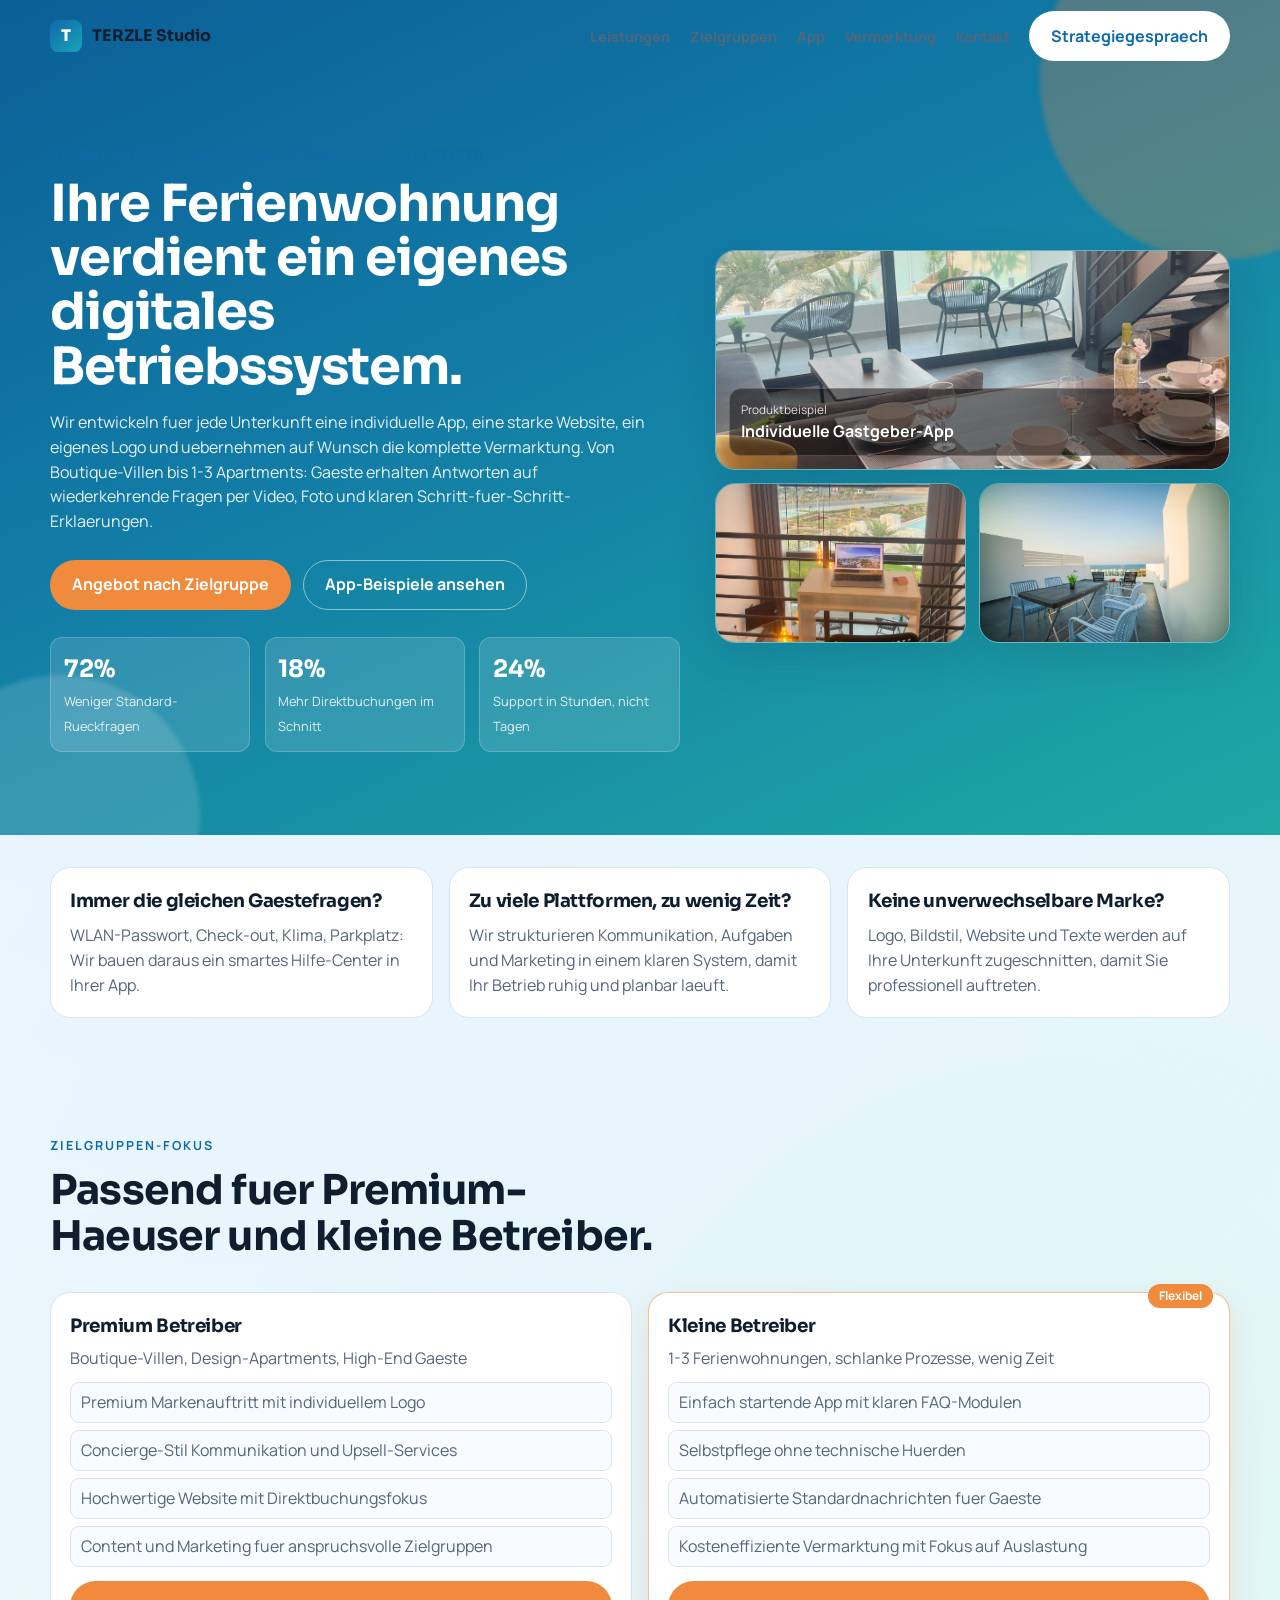
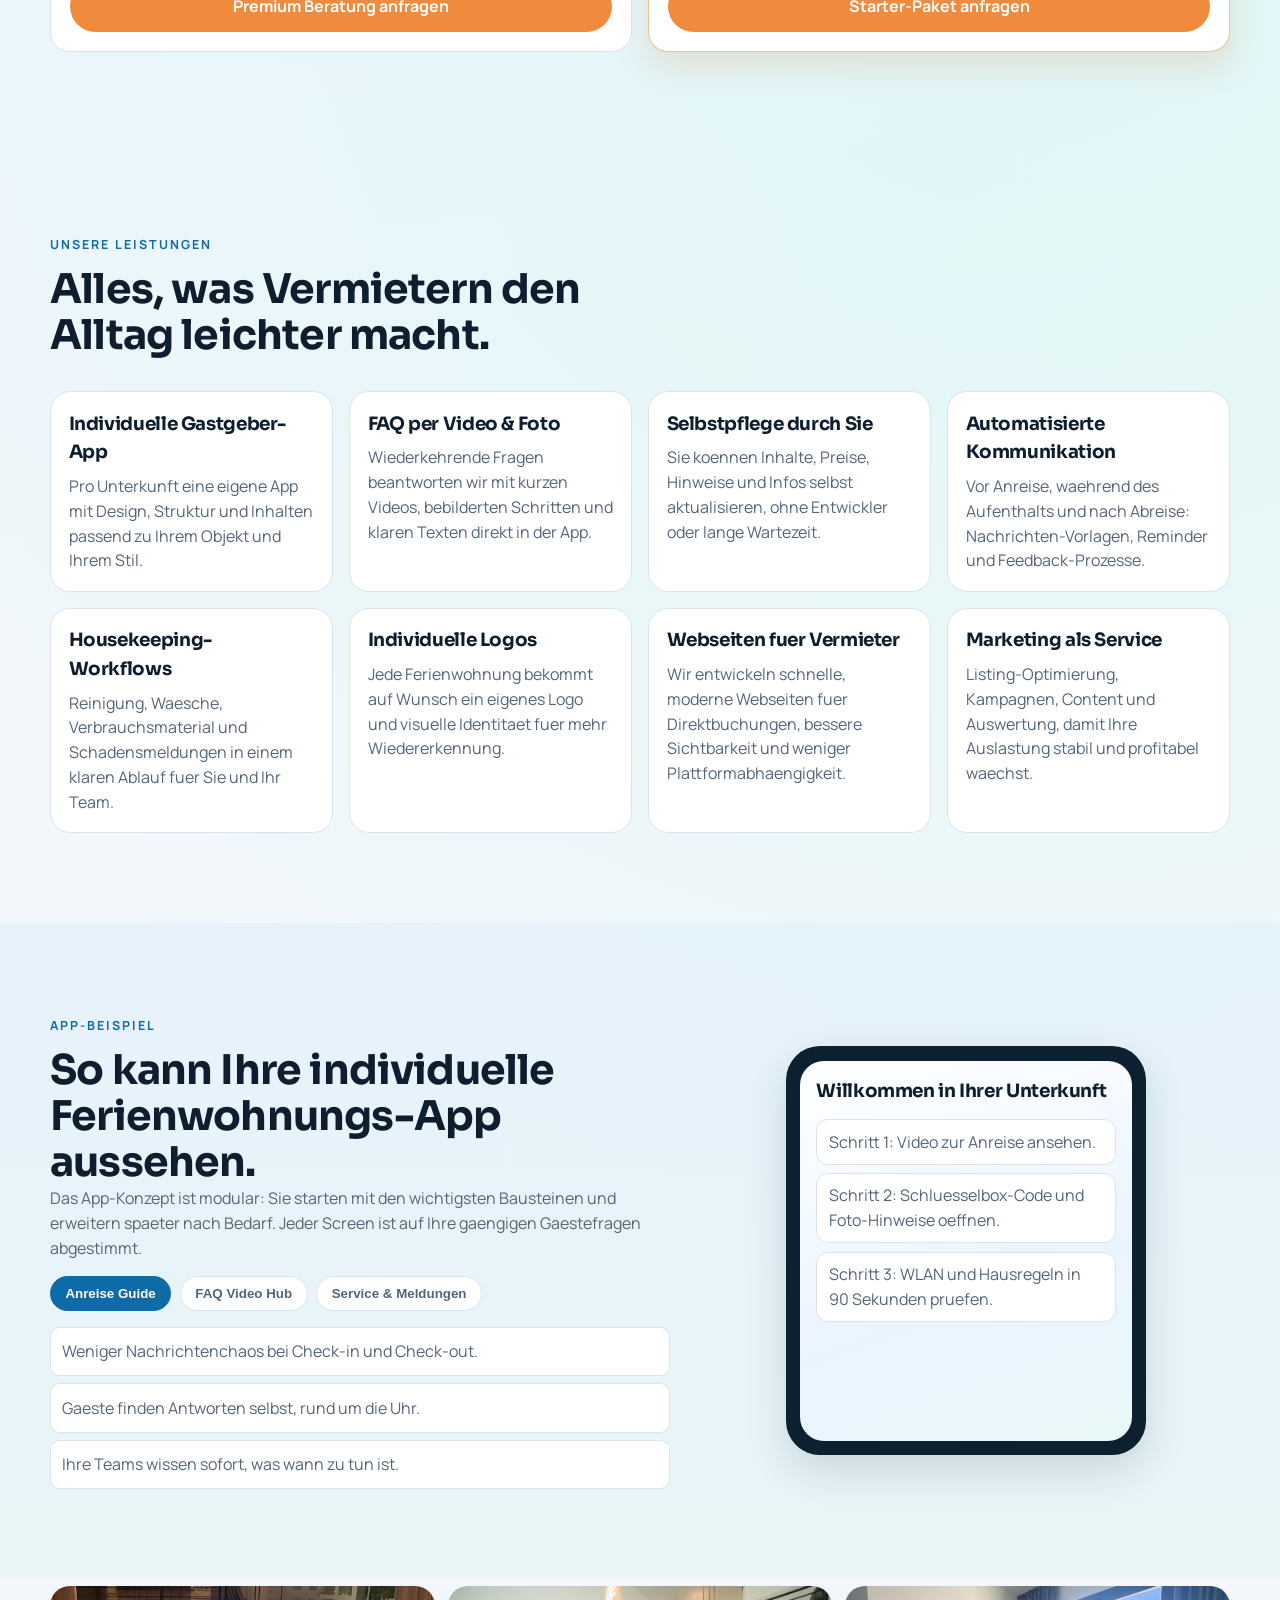
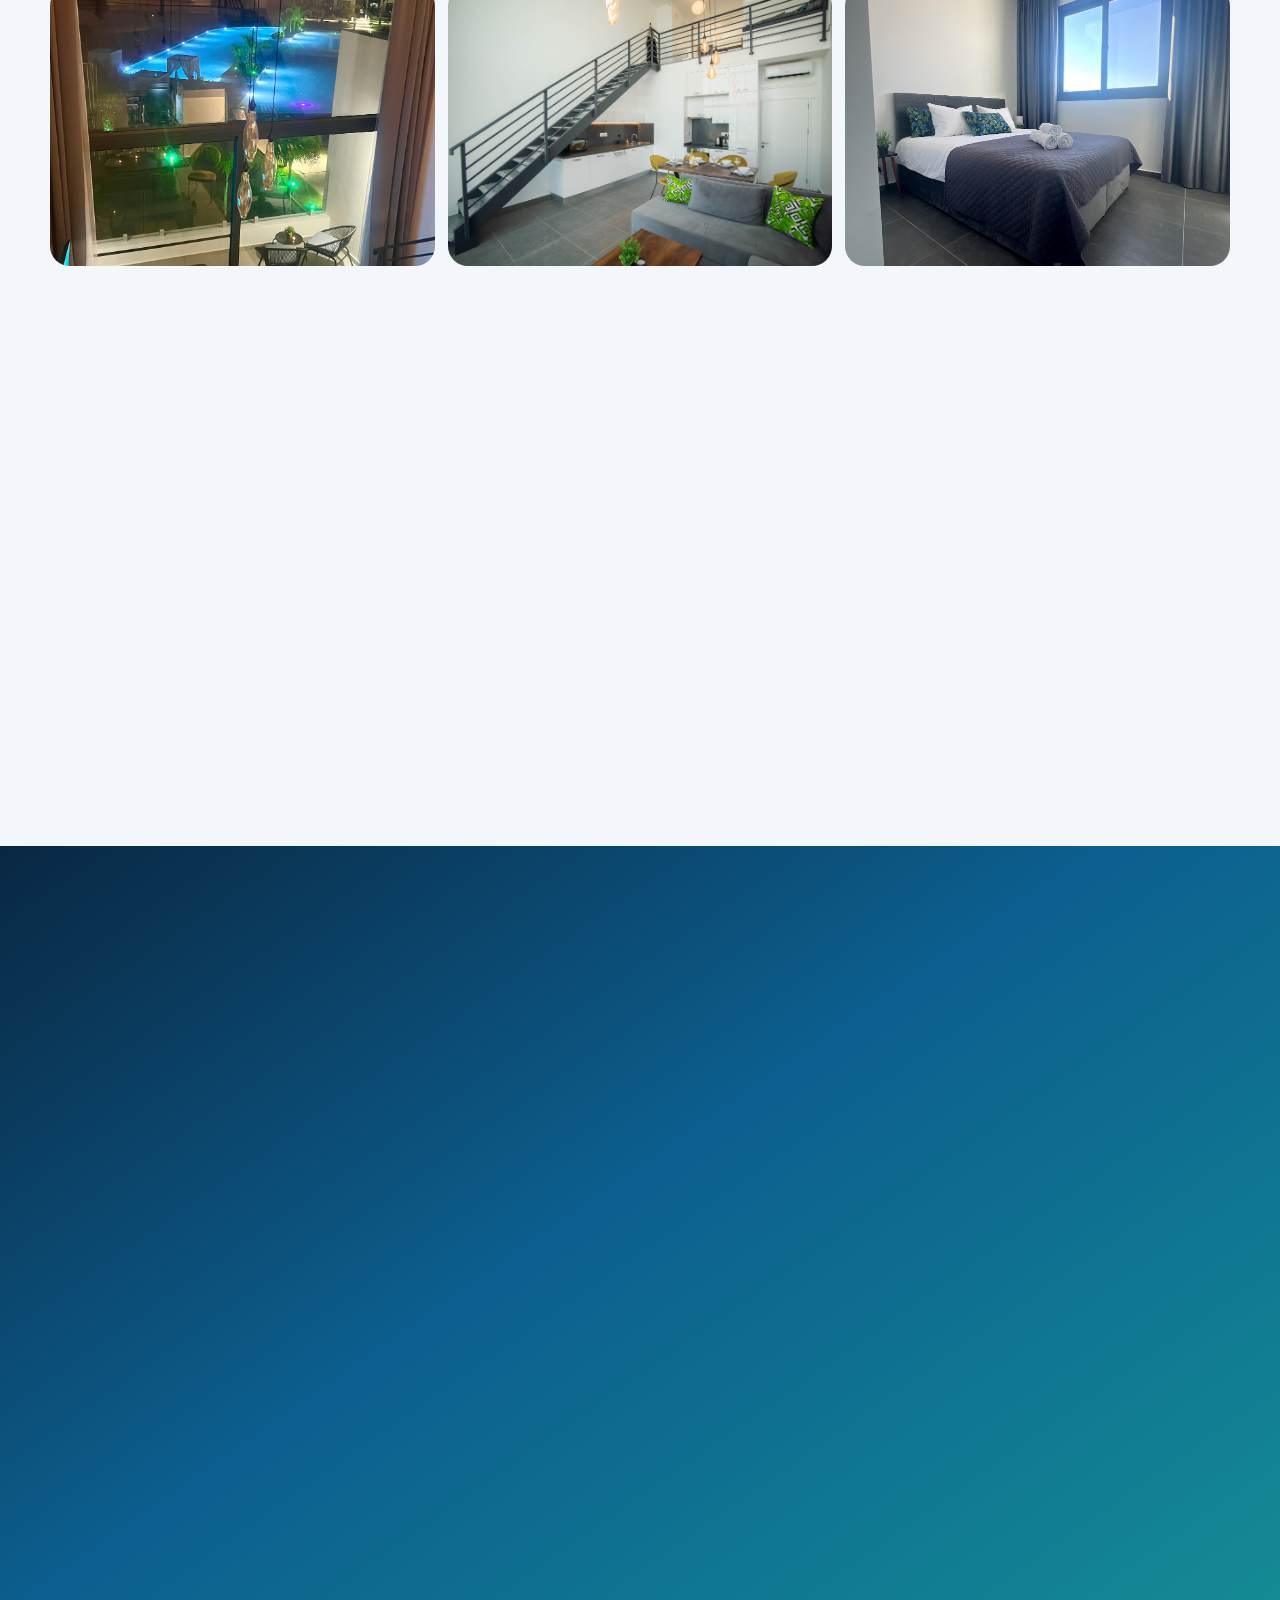
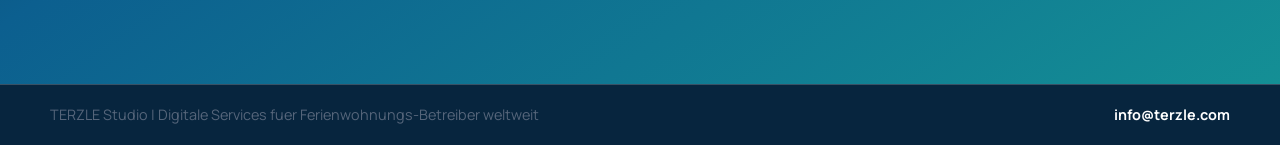
==== commit 001bcae0: "Relaunch: global service site for premium and small operators" ====
--- a/index.html
+++ b/index.html
@@ -1,1142 +1,332 @@
 <!DOCTYPE html>
-<html lang="en">
+<html lang="de">
 <head>
   <meta charset="UTF-8">
   <meta name="viewport" content="width=device-width, initial-scale=1.0">
-  <title>Cove Garden – Luxury Holiday Duplex in North Cyprus</title>
-  <meta name="description" content="Cove Garden is a stunning duplex maisonette in Esentepe, North Cyprus – with panoramic sea views, resort pool, and loft living between the Besparmak Mountains and the Mediterranean.">
-  <meta name="keywords" content="North Cyprus duplex loft apartment, Esentepe rental, Girne accommodation, Bahçeli vacation, North Cyprus rooftop terrace">
+  <title>TERZLE Studio | App, Website & Vermarktung fuer Ferienwohnungen weltweit</title>
+  <meta name="description" content="Wir bauen individuelle Apps, Websites, Logos und Marketing-Systeme fuer Betreiber von Ferienwohnungen weltweit. Fuer Premium-Anbieter und kleine Betreiber mit 1-3 Objekten.">
+  <meta name="keywords" content="Ferienwohnung App, Vermieter App, Premium Ferienwohnung, kleine Betreiber, Website fuer Ferienwohnung, Ferienwohnung Marketing, Logo Design, Gaestekommunikation">
   <link rel="preconnect" href="https://fonts.googleapis.com">
   <link rel="preconnect" href="https://fonts.gstatic.com" crossorigin>
-  <link href="https://fonts.googleapis.com/css2?family=Inter:wght@300;400;500;600;700;800;900&display=swap" rel="stylesheet">
+  <link href="https://fonts.googleapis.com/css2?family=Sora:wght@400;500;600;700;800&family=Manrope:wght@400;500;600;700&display=swap" rel="stylesheet">
   <link rel="stylesheet" href="style.css">
 </head>
 <body>
 
-  <!-- ═══════════════════════════════════════ NAVIGATION ═══════ -->
   <nav id="navbar" class="navbar">
-    <div class="nav-container">
-      <a href="#hero" class="nav-logo">
-        <svg class="logo-mark" width="26" height="26" viewBox="0 0 36 36" fill="none" xmlns="http://www.w3.org/2000/svg">
-          <!-- Sun circle -->
-          <circle cx="18" cy="13" r="5.5" stroke="currentColor" stroke-width="2" fill="none"/>
-          <!-- Sun rays -->
-          <line x1="18" y1="3" x2="18" y2="5.5" stroke="currentColor" stroke-width="2" stroke-linecap="round"/>
-          <line x1="27.5" y1="13" x2="25" y2="13" stroke="currentColor" stroke-width="2" stroke-linecap="round"/>
-          <line x1="8.5" y1="13" x2="11" y2="13" stroke="currentColor" stroke-width="2" stroke-linecap="round"/>
-          <line x1="25" y1="6" x2="23.1" y2="7.9" stroke="currentColor" stroke-width="2" stroke-linecap="round"/>
-          <line x1="11" y1="6" x2="12.9" y2="7.9" stroke="currentColor" stroke-width="2" stroke-linecap="round"/>
-          <!-- Wave 1 -->
-          <path d="M3 25 Q7.5 22 12 25 Q16.5 28 21 25 Q25.5 22 33 25" stroke="currentColor" stroke-width="2" fill="none" stroke-linecap="round" stroke-linejoin="round"/>
-          <!-- Wave 2 -->
-          <path d="M3 30 Q7.5 27 12 30 Q16.5 33 21 30 Q25.5 27 33 30" stroke="currentColor" stroke-width="1.5" fill="none" stroke-linecap="round" stroke-linejoin="round" opacity="0.45"/>
-        </svg>
-        <span class="logo-text"><span class="logo-word-light">Holiday</span> <span class="logo-word-bold">Rent</span></span>
+    <div class="nav-inner container">
+      <a href="#home" class="brand" aria-label="TERZLE Studio Startseite">
+        <span class="brand-mark">T</span>
+        <span class="brand-text">TERZLE Studio</span>
       </a>
 
       <ul class="nav-links">
-        <li><a href="#about">The Apartment</a></li>
-        <li><a href="#gallery">Gallery</a></li>
-        <li><a href="#region">The Region</a></li>
-        <li><a href="#experiences">Experiences</a></li>
-        <li><a href="#resort">On-Site</a></li>
-        <li><a href="#reviews">Reviews</a></li>
+        <li><a href="#services">Leistungen</a></li>
+        <li><a href="#segments">Zielgruppen</a></li>
+        <li><a href="#app">App</a></li>
+        <li><a href="#marketing">Vermarktung</a></li>
+        <li><a href="#contact">Kontakt</a></li>
       </ul>
 
-      <a href="#booking" class="nav-book-btn">Request a Stay</a>
-
-      <button class="nav-toggle" aria-label="Toggle navigation" aria-expanded="false">
+      <a href="#contact" class="btn btn-nav">Strategiegespraech</a>
+
+      <button class="nav-toggle" aria-label="Menue oeffnen" aria-expanded="false">
         <span></span>
         <span></span>
         <span></span>
       </button>
     </div>
 
-    <!-- Mobile menu -->
-    <div class="nav-mobile" id="mobileMenu">
-      <ul>
-        <li><a href="#about">The Apartment</a></li>
-        <li><a href="#gallery">Gallery</a></li>
-        <li><a href="#region">The Region</a></li>
-        <li><a href="#experiences">Experiences</a></li>
-        <li><a href="#reviews">Reviews</a></li>
-        <li><a href="#booking" class="mobile-book-btn">Request a Stay</a></li>
-      </ul>
+    <div id="mobileMenu" class="mobile-menu">
+      <a href="#services">Leistungen</a>
+      <a href="#segments">Zielgruppen</a>
+      <a href="#app">App</a>
+      <a href="#marketing">Vermarktung</a>
+      <a href="#contact">Kontakt</a>
     </div>
   </nav>
 
-  <!-- ═══════════════════════════════════════ HERO ══════════════ -->
-  <section id="hero" class="hero">
-
-    <div class="hero-content">
-      <div class="hero-location-pill">
-        <span class="location-dot"></span>
-        Esentepe &nbsp;·&nbsp; North Cyprus
-      </div>
-        <h1 class="hero-title">Neu!<br>Wir verwalten gern Ihre Ferienimmobilie</h1>
-      <p class="hero-tagline">A stunning duplex loft on the Golden Mile — sea views, resort pool, rooftop terrace, and the Mediterranean at your doorstep.</p>
-      <div class="hero-ctas">
-        <a href="#about" class="btn-primary">
-          Discover the Apartment
-          <svg width="18" height="18" viewBox="0 0 20 20" fill="none" style="vertical-align:middle;margin-left:6px;"><path d="M7 10H13M13 10L10 7M13 10L10 13" stroke="currentColor" stroke-width="2" stroke-linecap="round" stroke-linejoin="round"/></svg>
-        </a>
-        <a href="#booking" class="btn-outline">Request a Stay</a>
-      </div>
-      <p class="hero-disclaimer">Free enquiry &nbsp;·&nbsp; No booking fees</p>
-    </div>
-
-    <!-- Auto-scrolling photo carousel -->
-    <div class="hero-carousel">
-      <div class="hero-carousel-track">
-        <!-- First set -->
-        <div class="hero-carousel-card">
-          <img src="images/pool-day.jpg" alt="Resort Pool">
-          <div class="hero-carousel-label">
-            <span class="hero-carousel-category">On-Site</span>
-            <span class="hero-carousel-title">Resort Pool</span>
-          </div>
-        </div>
-        <div class="hero-carousel-card">
-          <img src="images/rooftop-terrace.jpg" alt="Rooftop Terrace">
-          <div class="hero-carousel-label">
-            <span class="hero-carousel-category">The Apartment</span>
-            <span class="hero-carousel-title">Rooftop Terrace</span>
-          </div>
-        </div>
-        <div class="hero-carousel-card">
-          <img src="images/beach-sand.jpg" alt="Golden Beach · Karpaz Peninsula">
-          <div class="hero-carousel-label">
-            <span class="hero-carousel-category">Karpaz Peninsula</span>
-            <span class="hero-carousel-title">Golden Beach</span>
-          </div>
-        </div>
-        <div class="hero-carousel-card">
-          <img src="images/master-bedroom.jpg" alt="Master Bedroom">
-          <div class="hero-carousel-label">
-            <span class="hero-carousel-category">The Apartment</span>
-            <span class="hero-carousel-title">Master Bedroom</span>
-          </div>
-        </div>
-        <div class="hero-carousel-card">
-          <img src="images/coast-cliffs.jpg" alt="Mediterranean Coast">
-          <div class="hero-carousel-label">
-            <span class="hero-carousel-category">The Region</span>
-            <span class="hero-carousel-title">Mediterranean Coast</span>
-          </div>
-        </div>
-        <div class="hero-carousel-card">
-          <img src="images/hammock-view.jpg" alt="Loft Hammock">
-          <div class="hero-carousel-label">
-            <span class="hero-carousel-category">The Apartment</span>
-            <span class="hero-carousel-title">Loft Hammock</span>
-          </div>
-        </div>
-        <div class="hero-carousel-card">
-          <img src="images/girne-harbour.jpg" alt="Girne Old Harbour">
-          <div class="hero-carousel-label">
-            <span class="hero-carousel-category">25 km Away</span>
-            <span class="hero-carousel-title">Girne Old Harbour</span>
-          </div>
-        </div>
-        <div class="hero-carousel-card">
-          <img src="images/hero-rooftop.jpg" alt="Mezzanine Loft">
-          <div class="hero-carousel-label">
-            <span class="hero-carousel-category">The Apartment</span>
-            <span class="hero-carousel-title">Mezzanine Loft</span>
-          </div>
-        </div>
-        <!-- Duplicate set for seamless loop -->
-        <div class="hero-carousel-card">
-          <img src="images/pool-day.jpg" alt="Resort Pool">
-          <div class="hero-carousel-label">
-            <span class="hero-carousel-category">On-Site</span>
-            <span class="hero-carousel-title">Resort Pool</span>
-          </div>
-        </div>
-        <div class="hero-carousel-card">
-          <img src="images/rooftop-terrace.jpg" alt="Rooftop Terrace">
-          <div class="hero-carousel-label">
-            <span class="hero-carousel-category">The Apartment</span>
-            <span class="hero-carousel-title">Rooftop Terrace</span>
-          </div>
-        </div>
-        <div class="hero-carousel-card">
-          <img src="images/beach-sand.jpg" alt="Golden Beach · Karpaz Peninsula">
-          <div class="hero-carousel-label">
-            <span class="hero-carousel-category">Karpaz Peninsula</span>
-            <span class="hero-carousel-title">Golden Beach</span>
-          </div>
-        </div>
-        <div class="hero-carousel-card">
-          <img src="images/master-bedroom.jpg" alt="Master Bedroom">
-          <div class="hero-carousel-label">
-            <span class="hero-carousel-category">The Apartment</span>
-            <span class="hero-carousel-title">Master Bedroom</span>
-          </div>
-        </div>
-        <div class="hero-carousel-card">
-          <img src="images/coast-cliffs.jpg" alt="Mediterranean Coast">
-          <div class="hero-carousel-label">
-            <span class="hero-carousel-category">The Region</span>
-            <span class="hero-carousel-title">Mediterranean Coast</span>
-          </div>
-        </div>
-        <div class="hero-carousel-card">
-          <img src="images/hammock-view.jpg" alt="Loft Hammock">
-          <div class="hero-carousel-label">
-            <span class="hero-carousel-category">The Apartment</span>
-            <span class="hero-carousel-title">Loft Hammock</span>
-          </div>
-        </div>
-        <div class="hero-carousel-card">
-          <img src="images/girne-harbour.jpg" alt="Girne Old Harbour">
-          <div class="hero-carousel-label">
-            <span class="hero-carousel-category">25 km Away</span>
-            <span class="hero-carousel-title">Girne Old Harbour</span>
-          </div>
-        </div>
-        <div class="hero-carousel-card">
-          <img src="images/hero-rooftop.jpg" alt="Mezzanine Loft">
-          <div class="hero-carousel-label">
-            <span class="hero-carousel-category">The Apartment</span>
-            <span class="hero-carousel-title">Mezzanine Loft</span>
-          </div>
-        </div>
-      </div>
-    </div>
-
-  </section>
-
-  <!-- ═══════════════════════════════════════ INTRO STRIP ══════ -->
-  <div class="intro-strip">
-    <div class="intro-strip-inner">
-      <div class="strip-item">
-        <span class="strip-number">330+</span>
-        <span class="strip-label">Sunny Days per Year</span>
-      </div>
-      <div class="strip-divider"></div>
-      <div class="strip-item">
-        <span class="strip-number">5 min</span>
-        <span class="strip-label">Walk to the Beach</span>
-      </div>
-      <div class="strip-divider"></div>
-      <div class="strip-item">
-        <span class="strip-number">25 km</span>
-        <span class="strip-label">to Girne (Kyrenia)</span>
-      </div>
-      <div class="strip-divider"></div>
-      <div class="strip-item">
-        <span class="strip-number">3000+</span>
-        <span class="strip-label">Years of History</span>
-      </div>
-    </div>
+  <header id="home" class="hero">
+    <div class="hero-bg-shape hero-bg-shape-a"></div>
+    <div class="hero-bg-shape hero-bg-shape-b"></div>
+    <div class="container hero-grid">
+      <div class="hero-copy reveal">
+        <p class="eyebrow">Global Service fuer Premium und kleine Betreiber</p>
+        <h1>Ihre Ferienwohnung verdient ein eigenes digitales Betriebssystem.</h1>
+        <p class="hero-lead">
+          Wir entwickeln fuer jede Unterkunft eine individuelle App, eine starke Website, ein eigenes Logo und uebernehmen auf Wunsch die komplette Vermarktung.
+          Von Boutique-Villen bis 1-3 Apartments: Gaeste erhalten Antworten auf wiederkehrende Fragen per Video, Foto und klaren Schritt-fuer-Schritt-Erklaerungen.
+        </p>
+        <div class="hero-actions">
+          <a href="#segments" class="btn btn-primary">Angebot nach Zielgruppe</a>
+          <a href="#app" class="btn btn-ghost">App-Beispiele ansehen</a>
+        </div>
+        <div class="hero-kpis">
+          <div>
+            <strong class="counter" data-target="72">0</strong>
+            <span>Weniger Standard-Rueckfragen</span>
+          </div>
+          <div>
+            <strong class="counter" data-target="18">0</strong>
+            <span>Mehr Direktbuchungen im Schnitt</span>
+          </div>
+          <div>
+            <strong class="counter" data-target="24">0</strong>
+            <span>Support in Stunden, nicht Tagen</span>
+          </div>
+        </div>
+      </div>
+
+      <div class="hero-media reveal">
+        <div class="hero-card hero-card-main">
+          <img src="images/living-room.jpg" alt="Moderne Ferienwohnung als Beispiel fuer Vermieter-Service">
+          <div class="hero-card-label">
+            <span>Produktbeispiel</span>
+            <strong>Individuelle Gastgeber-App</strong>
+          </div>
+        </div>
+        <div class="hero-card hero-card-small">
+          <img src="images/workspace-sea-view.jpg" alt="Digitales Management und Kommunikation fuer Ferienwohnungen">
+        </div>
+        <div class="hero-card hero-card-small">
+          <img src="images/rooftop-terrace.jpg" alt="Ansprechende Bildwelt fuer Marketing und Website">
+        </div>
+      </div>
+    </div>
+  </header>
+
+  <section class="pain-points">
+    <div class="container pain-grid reveal">
+      <article>
+        <h3>Immer die gleichen Gaestefragen?</h3>
+        <p>WLAN-Passwort, Check-out, Klima, Parkplatz: Wir bauen daraus ein smartes Hilfe-Center in Ihrer App.</p>
+      </article>
+      <article>
+        <h3>Zu viele Plattformen, zu wenig Zeit?</h3>
+        <p>Wir strukturieren Kommunikation, Aufgaben und Marketing in einem klaren System, damit Ihr Betrieb ruhig und planbar laeuft.</p>
+      </article>
+      <article>
+        <h3>Keine unverwechselbare Marke?</h3>
+        <p>Logo, Bildstil, Website und Texte werden auf Ihre Unterkunft zugeschnitten, damit Sie professionell auftreten.</p>
+      </article>
+    </div>
+  </section>
+
+  <section id="segments" class="section">
+    <div class="container">
+      <div class="section-head reveal">
+        <p class="eyebrow">Zielgruppen-Fokus</p>
+        <h2>Passend fuer Premium-Haeuser und kleine Betreiber.</h2>
+      </div>
+      <div class="pricing-grid">
+        <article class="price-card reveal">
+          <h3>Premium Betreiber</h3>
+          <p class="price-note">Boutique-Villen, Design-Apartments, High-End Gaeste</p>
+          <ul>
+            <li>Premium Markenauftritt mit individuellem Logo</li>
+            <li>Concierge-Stil Kommunikation und Upsell-Services</li>
+            <li>Hochwertige Website mit Direktbuchungsfokus</li>
+            <li>Content und Marketing fuer anspruchsvolle Zielgruppen</li>
+          </ul>
+          <a href="#contact" class="btn btn-primary segment-cta" data-interest="Premium Beratung">Premium Beratung anfragen</a>
+        </article>
+        <article class="price-card featured reveal">
+          <span class="badge">Flexibel</span>
+          <h3>Kleine Betreiber</h3>
+          <p class="price-note">1-3 Ferienwohnungen, schlanke Prozesse, wenig Zeit</p>
+          <ul>
+            <li>Einfach startende App mit klaren FAQ-Modulen</li>
+            <li>Selbstpflege ohne technische Huerden</li>
+            <li>Automatisierte Standardnachrichten fuer Gaeste</li>
+            <li>Kosteneffiziente Vermarktung mit Fokus auf Auslastung</li>
+          </ul>
+          <a href="#contact" class="btn btn-primary segment-cta" data-interest="Starter-Paket">Starter-Paket anfragen</a>
+        </article>
+      </div>
+    </div>
+  </section>
+
+  <section id="services" class="section">
+    <div class="container">
+      <div class="section-head reveal">
+        <p class="eyebrow">Unsere Leistungen</p>
+        <h2>Alles, was Vermietern den Alltag leichter macht.</h2>
+      </div>
+
+      <div class="service-grid">
+        <article class="service-card reveal">
+          <h3>Individuelle Gastgeber-App</h3>
+          <p>Pro Unterkunft eine eigene App mit Design, Struktur und Inhalten passend zu Ihrem Objekt und Ihrem Stil.</p>
+        </article>
+        <article class="service-card reveal">
+          <h3>FAQ per Video & Foto</h3>
+          <p>Wiederkehrende Fragen beantworten wir mit kurzen Videos, bebilderten Schritten und klaren Texten direkt in der App.</p>
+        </article>
+        <article class="service-card reveal">
+          <h3>Selbstpflege durch Sie</h3>
+          <p>Sie koennen Inhalte, Preise, Hinweise und Infos selbst aktualisieren, ohne Entwickler oder lange Wartezeit.</p>
+        </article>
+        <article class="service-card reveal">
+          <h3>Automatisierte Kommunikation</h3>
+          <p>Vor Anreise, waehrend des Aufenthalts und nach Abreise: Nachrichten-Vorlagen, Reminder und Feedback-Prozesse.</p>
+        </article>
+        <article class="service-card reveal">
+          <h3>Housekeeping-Workflows</h3>
+          <p>Reinigung, Waesche, Verbrauchsmaterial und Schadensmeldungen in einem klaren Ablauf fuer Sie und Ihr Team.</p>
+        </article>
+        <article class="service-card reveal">
+          <h3>Individuelle Logos</h3>
+          <p>Jede Ferienwohnung bekommt auf Wunsch ein eigenes Logo und visuelle Identitaet fuer mehr Wiedererkennung.</p>
+        </article>
+        <article class="service-card reveal">
+          <h3>Webseiten fuer Vermieter</h3>
+          <p>Wir entwickeln schnelle, moderne Webseiten fuer Direktbuchungen, bessere Sichtbarkeit und weniger Plattformabhaengigkeit.</p>
+        </article>
+        <article class="service-card reveal">
+          <h3>Marketing als Service</h3>
+          <p>Listing-Optimierung, Kampagnen, Content und Auswertung, damit Ihre Auslastung stabil und profitabel waechst.</p>
+        </article>
+      </div>
+    </div>
+  </section>
+
+  <section id="app" class="section app-showcase">
+    <div class="container app-grid">
+      <div class="app-copy reveal">
+        <p class="eyebrow">App-Beispiel</p>
+        <h2>So kann Ihre individuelle Ferienwohnungs-App aussehen.</h2>
+        <p>
+          Das App-Konzept ist modular: Sie starten mit den wichtigsten Bausteinen und erweitern spaeter nach Bedarf.
+          Jeder Screen ist auf Ihre gaengigen Gaestefragen abgestimmt.
+        </p>
+
+        <div class="app-tabs" role="tablist" aria-label="App Module">
+          <button class="tab-btn active" data-screen="screen-guide">Anreise Guide</button>
+          <button class="tab-btn" data-screen="screen-faq">FAQ Video Hub</button>
+          <button class="tab-btn" data-screen="screen-service">Service & Meldungen</button>
+        </div>
+
+        <ul class="app-benefits">
+          <li>Weniger Nachrichtenchaos bei Check-in und Check-out.</li>
+          <li>Gaeste finden Antworten selbst, rund um die Uhr.</li>
+          <li>Ihre Teams wissen sofort, was wann zu tun ist.</li>
+        </ul>
+      </div>
+
+      <div class="app-phone reveal">
+        <div class="phone-shell">
+          <div id="screen-guide" class="phone-screen active">
+            <h3>Willkommen in Ihrer Unterkunft</h3>
+            <p>Schritt 1: Video zur Anreise ansehen.</p>
+            <p>Schritt 2: Schluesselbox-Code und Foto-Hinweise oeffnen.</p>
+            <p>Schritt 3: WLAN und Hausregeln in 90 Sekunden pruefen.</p>
+          </div>
+          <div id="screen-faq" class="phone-screen">
+            <h3>Haeufige Fragen</h3>
+            <p>Wie bediene ich die Klimaanlage?</p>
+            <p>Wo finde ich den Parkplatz?</p>
+            <p>Wann ist Spaet-Check-out moeglich?</p>
+            <p>Alle Antworten als Video, Fotos und klare Kurztexte.</p>
+          </div>
+          <div id="screen-service" class="phone-screen">
+            <h3>Service direkt melden</h3>
+            <p>Defekt melden mit Foto in unter 30 Sekunden.</p>
+            <p>Extra Service buchen: Babybett, Spaet-Check-out, Transfer.</p>
+            <p>Statusupdates automatisch an Gast und Team.</p>
+          </div>
+        </div>
+      </div>
+    </div>
+  </section>
+
+  <section class="section visual-band">
+    <div class="container band-grid">
+      <img class="reveal" src="images/interior-night.jpg" alt="Atmosphaerische Ferienwohnung fuer digitales Marketing">
+      <img class="reveal" src="images/kitchen.jpg" alt="Detailaufnahme als Beispiel fuer FAQ-Fotoinhalte">
+      <img class="reveal" src="images/master-bedroom.jpg" alt="Professionelle Bildwelt fuer Ferienwohnungs-Branding">
+    </div>
+  </section>
+
+  <section id="marketing" class="section">
+    <div class="container">
+      <div class="section-head reveal">
+        <p class="eyebrow">Vermarktung</p>
+        <h2>Wir vermarkten Ihre Ferienimmobilie ganzheitlich.</h2>
+      </div>
+
+      <div class="marketing-grid">
+        <article class="marketing-card reveal">
+          <h3>Listing-Optimierung</h3>
+          <p>Starke Titel, bessere Beschreibungen, klare Vorteile und Bildreihenfolge mit Conversion-Fokus.</p>
+        </article>
+        <article class="marketing-card reveal">
+          <h3>Direktbuchungs-Strategie</h3>
+          <p>Eigene Website, Retargeting und klare Angebote, um mehr unabhaengige Buchungen zu gewinnen.</p>
+        </article>
+        <article class="marketing-card reveal">
+          <h3>Performance-Reporting</h3>
+          <p>Monatliche Kennzahlen zu Auslastung, Anfragen, Conversion und Verbesserungspotenzialen.</p>
+        </article>
+      </div>
+    </div>
+  </section>
+
+  <section id="contact" class="section contact">
+    <div class="container contact-grid">
+      <div class="contact-copy reveal">
+        <p class="eyebrow">Kontakt</p>
+        <h2>Sie wollen Ihre Ferienwohnung professionell digitalisieren?</h2>
+        <p>
+          Schreiben Sie uns kurz, ob Sie Premium-Angebote oder eine schlanke Loesung fuer wenige Wohnungen suchen.
+          Wir melden uns mit einem konkreten Vorschlag.
+        </p>
+        <div class="contact-quick-actions">
+          <button type="button" class="quick-select" data-interest="Premium Beratung">Ich suche Premium Beratung</button>
+          <button type="button" class="quick-select" data-interest="Starter-Paket">Ich bin kleiner Betreiber (1-3 Objekte)</button>
+        </div>
+        <p class="contact-meta">E-Mail: <a href="mailto:info@terzle.com">info@terzle.com</a></p>
+      </div>
+
+      <form class="contact-form reveal" id="contactForm" action="https://formspree.io/f/your_form_id" method="POST" data-endpoint="https://formspree.io/f/your_form_id">
+        <label for="interest">Ich interessiere mich fuer</label>
+        <select id="interest" name="interest" required>
+          <option value="" selected disabled>Bitte waehlen</option>
+          <option value="Premium Beratung">Premium Beratung</option>
+          <option value="Starter-Paket">Starter-Paket fuer kleine Betreiber</option>
+        </select>
+        <input id="subject" name="subject" type="hidden" value="Allgemeine Anfrage | Ferienwohnungs-Service">
+        <input id="providerSubject" name="_subject" type="hidden" value="Allgemeine Anfrage | Ferienwohnungs-Service">
+        <p id="subjectPreview" class="subject-preview">Betreff: Allgemeine Anfrage | Ferienwohnungs-Service</p>
+
+        <label for="name">Name</label>
+        <input id="name" name="name" type="text" required>
+
+        <label for="email">E-Mail</label>
+        <input id="email" name="email" type="email" required>
+
+        <label for="units">Anzahl Ferienwohnungen</label>
+        <input id="units" name="units" type="text" placeholder="z. B. 1, 4 oder 12">
+
+        <label for="message">Wobei sollen wir Sie entlasten?</label>
+        <textarea id="message" name="message" rows="5" placeholder="App, Website, Logo, Vermarktung, Kommunikation, Housekeeping..."></textarea>
+
+        <button type="submit" class="btn btn-primary">Unverbindlich anfragen</button>
+        <p id="formMessage" class="form-message" aria-live="polite"></p>
+      </form>
+    </div>
+  </section>
+
+  <div class="mobile-sticky-cta" aria-label="Schnellkontakt">
+    <a href="#contact" class="btn btn-primary">Kostenloses Strategiegespraech</a>
   </div>
 
-  <!-- ═══════════════════════════════════════ ABOUT ═══════════ -->
-  <section id="about" class="about">
-    <div class="container">
-      <div class="about-grid">
-
-        <div class="about-text reveal">
-          <span class="section-label">The Apartment</span>
-          <h2 class="section-title about-title">Where Every Morning<br><em>Begins with the Sea</em></h2>
-          <p class="about-lead">Wake up to the soft shimmer of the Mediterranean stretching endlessly before you. Step onto your private rooftop terrace as the sun rises over the Besparmak Mountains, coffee in hand, the world still quiet and golden. Let the day unfold at your own pace — sink into the indoor hammock and watch the afternoon light dance across the sea far below, the resort pool glittering in the courtyard beneath you. As evening falls and the sky turns amber, gather on the terrace for sundowners and the distant sound of waves. Dine beneath the stars, the warm Cyprus air carrying the scent of jasmine and salt. In the morning, the sea will be there again — faithful, luminous, and entirely yours. Cove Garden is not merely a place to stay. It is a feeling you will carry long after you leave.</p>
-
-          <div class="about-highlights">
-            <div class="about-highlight-item">
-              <svg width="18" height="18" viewBox="0 0 24 24" fill="none" stroke="currentColor" stroke-width="1.8"><path d="M3 9l9-7 9 7v11a2 2 0 01-2 2H5a2 2 0 01-2-2z"/><polyline points="9 22 9 12 15 12 15 22"/></svg>
-              <div>
-                <strong>Space &amp; Layout</strong>
-                <span>Duplex loft over 2 levels · Open-plan living &amp; dining · Mezzanine with hammock · Private rooftop terrace</span>
-              </div>
-            </div>
-            <div class="about-highlight-item">
-              <svg width="18" height="18" viewBox="0 0 24 24" fill="none" stroke="currentColor" stroke-width="1.8"><path d="M17 21v-2a4 4 0 00-4-4H5a4 4 0 00-4 4v2"/><circle cx="9" cy="7" r="4"/><path d="M23 21v-2a4 4 0 00-3-3.87"/><path d="M16 3.13a4 4 0 010 7.75"/></svg>
-              <div>
-                <strong>Capacity</strong>
-                <span>2 Bedrooms · 2 Bathrooms · Up to 4 Guests</span>
-              </div>
-            </div>
-            <div class="about-highlight-item">
-              <svg width="18" height="18" viewBox="0 0 24 24" fill="none" stroke="currentColor" stroke-width="1.8"><circle cx="12" cy="12" r="10"/><path d="M2 12h20M12 2a15.3 15.3 0 014 10 15.3 15.3 0 01-4 10 15.3 15.3 0 01-4-10 15.3 15.3 0 014-10z"/></svg>
-              <div>
-                <strong>Views</strong>
-                <span>Panoramic sea view · Besparmak Mountains · Resort pool</span>
-              </div>
-            </div>
-            <div class="about-highlight-item">
-              <svg width="18" height="18" viewBox="0 0 24 24" fill="none" stroke="currentColor" stroke-width="1.8"><path d="M12 22s8-4 8-10V5l-8-3-8 3v7c0 6 8 10 8 10z"/></svg>
-              <div>
-                <strong>On-Site Amenities</strong>
-                <span>Resort pool · Poolside bar · Parking · 24 h security</span>
-              </div>
-            </div>
-          </div>
-
-          <a href="#gallery" class="btn-primary btn-sm">View Gallery</a>
-        </div>
-
-        <div class="about-image reveal">
-          <img src="images/hammock-view.jpg" alt="Cove Garden – Indoor hammock with panoramic sea view" class="about-photo">
-          <div class="about-image-accent">
-            <img src="images/rooftop-terrace.jpg" alt="Private rooftop terrace with sea view" class="accent-photo" style="width:100%;height:300px;object-fit:cover;border-radius:8px;object-position:center 40%;">
-          </div>
-        </div>
-
-      </div>
-    </div>
-  </section>
-
-  <!-- ═══════════════════════════════════════ GALLERY ══════════ -->
-  <section id="gallery" class="gallery">
-    <div class="container">
-      <div class="section-header reveal">
-        <span class="section-label">Gallery</span>
-        <h2 class="section-title">The Apartment<br><em>in Detail</em></h2>
-        <p class="section-subtitle">Every corner of Cove Garden has been crafted with care. See for yourself.</p>
-      </div>
-
-      <div class="gallery-grid">
-        <div class="gallery-item reveal">
-          <img src="images/pool-lagoon.jpg" alt="Resort lagoon pool with rainbow">
-        </div>
-        <div class="gallery-item reveal">
-          <img src="images/cove-5645.jpg" alt="Cove Garden">
-        </div>
-        <div class="gallery-item reveal">
-          <img src="images/living-room.jpg" alt="Open-plan living room with sea view">
-        </div>
-        <div class="gallery-item reveal">
-          <img src="images/cove-5947.jpg" alt="Cove Garden">
-        </div>
-        <div class="gallery-item reveal">
-          <img src="images/resort-moon.jpg" alt="Resort at night under moonlight">
-        </div>
-        <div class="gallery-item reveal">
-          <img src="images/master-bedroom.jpg" alt="Master bedroom with sea view">
-        </div>
-        <div class="gallery-item reveal">
-          <img src="images/cove-9259.jpg" alt="Cove Garden">
-        </div>
-        <div class="gallery-item reveal">
-          <img src="images/rooftop-terrace.jpg" alt="Private rooftop terrace with sea view">
-        </div>
-        <div class="gallery-item reveal">
-          <img src="images/cove-5829.jpg" alt="Cove Garden">
-        </div>
-        <div class="gallery-item reveal">
-          <img src="images/cove-5807.jpg" alt="Cove Garden">
-        </div>
-        <div class="gallery-item reveal">
-          <img src="images/kitchen.jpg" alt="Fully equipped kitchen">
-        </div>
-        <div class="gallery-item reveal">
-          <img src="images/hammock-view.jpg" alt="Indoor hammock on mezzanine with sea and pool view">
-        </div>
-        <div class="gallery-item reveal">
-          <img src="images/cove-2903.jpg" alt="Cove Garden">
-        </div>
-        <div class="gallery-item reveal">
-          <img src="images/bathroom.jpg" alt="Bathroom with walk-in shower">
-        </div>
-        <div class="gallery-item reveal">
-          <img src="images/bedroom2-full.jpg" alt="Second bedroom with mountain view">
-        </div>
-        <div class="gallery-item reveal">
-          <img src="images/interior-night.jpg" alt="Loft interior at night with pool lights">
-        </div>
-        <div class="gallery-item reveal">
-          <img src="images/cove-7929.jpg" alt="Cove Garden">
-        </div>
-        <div class="gallery-item reveal">
-          <img src="images/dining-evening.jpg" alt="Evening dinner with pool view">
-        </div>
-        <div class="gallery-item reveal">
-          <img src="images/workspace-sea-view.jpg" alt="Dedicated workspace with panoramic sea view">
-        </div>
-        <div class="gallery-item reveal">
-          <img src="images/cove-5569.jpg" alt="Cove Garden">
-        </div>
-        <div class="gallery-item reveal">
-          <img src="images/rooftop-yoga.jpg" alt="Yoga on the rooftop terrace – your mat is waiting">
-        </div>
-      </div>
-
-      <div class="gallery-note reveal">
-        <p>More photos available on request — contact us at <a href="mailto:info@terzle.com">info@terzle.com</a></p>
-      </div>
-    </div>
-  </section>
-
-  <!-- ═══════════════════════════════════════ ROOMS ═══════════ -->
-  <section id="rooms" class="rooms-section">
-    <div class="container">
-      <div class="section-header reveal">
-        <span class="section-label">Floor Plan</span>
-        <h2 class="section-title">Rooms &amp;<br><em>Spaces</em></h2>
-        <p class="section-subtitle">Two levels plus a private rooftop terrace — every space crafted for comfort and breathtaking views.</p>
-      </div>
-
-      <div class="rooms-grid">
-
-        <div class="room-card reveal">
-          <div class="room-card-photo">
-            <img src="images/master-bedroom.jpg" alt="Master Bedroom">
-            <span class="room-level-badge">Level 1</span>
-          </div>
-          <div class="room-card-info">
-            <h3>Master Bedroom</h3>
-            <p>Double bed · Sea &amp; mountain view · Air conditioning · Built-in wardrobe · Blackout curtains</p>
-          </div>
-        </div>
-
-        <div class="room-card reveal">
-          <div class="room-card-photo room-card-photo-split">
-            <img src="images/bedroom2-full.jpg" alt="Second Bedroom" class="room-split-photo">
-            <img src="images/hammock-bedroom.jpg" alt="Mezzanine hammock view to bedroom" class="room-split-photo">
-            <span class="room-level-badge">Level 2</span>
-          </div>
-          <div class="room-card-info">
-            <h3>Second Bedroom</h3>
-            <p>Double bed · Mountain &amp; sunset view · Air conditioning · Curtained privacy partition</p>
-          </div>
-        </div>
-
-        <div class="room-card reveal">
-          <div class="room-card-photo">
-            <img src="images/living-room.jpg" alt="Living & Dining Area" style="height:300px;object-position:center 25%;">
-            <span class="room-level-badge">Level 1</span>
-          </div>
-          <div class="room-card-info">
-            <h3>Living &amp; Dining</h3>
-            <p>Open-plan · Floor-to-ceiling glass · Sea view · Dining table for 4–6 · Yellow velvet chairs</p>
-          </div>
-        </div>
-
-        <div class="room-card reveal">
-          <div class="room-card-photo">
-            <img src="images/kitchen.jpg" alt="Fully Equipped Kitchen">
-            <span class="room-level-badge">Level 1</span>
-          </div>
-          <div class="room-card-info">
-            <h3>Fully Equipped Kitchen</h3>
-            <p>Hob · Oven · Fridge · Dishwasher · Coffee maker · All essentials provided</p>
-          </div>
-        </div>
-
-        <div class="room-card reveal">
-          <div class="room-card-photo room-card-photo-triple">
-            <img src="images/bathroom.jpg" alt="Bathroom – Walk-in shower" class="room-triple-photo">
-            <img src="images/bathroom2.jpg" alt="Bathroom 2 – Full view" class="room-triple-photo">
-            <img src="images/bathroom-sink.jpg" alt="Bathroom – Sink and mirror" class="room-triple-photo">
-          </div>
-          <div class="room-card-info">
-            <h3>2 Bathrooms</h3>
-            <p>Walk-in shower · Dark-tile design · Level 1 &amp; Level 2 · Fresh towels &amp; toiletries included</p>
-          </div>
-        </div>
-
-        <div class="room-card reveal">
-          <div class="room-card-photo">
-            <img src="images/loft-mezzanine.jpg" alt="Mezzanine Loft">
-            <span class="room-level-badge">Mezzanine</span>
-          </div>
-          <div class="room-card-info">
-            <h3>Mezzanine Loft</h3>
-            <p>Indoor hammock · Workspace with sea view · Open gallery above living area · Pendant lighting</p>
-          </div>
-        </div>
-
-        <div class="room-card room-card-wide reveal">
-          <div class="room-card-photo">
-            <img src="images/rooftop-terrace.jpg" alt="Private Rooftop Terrace">
-            <span class="room-level-badge">Rooftop</span>
-          </div>
-          <div class="room-card-info">
-            <h3>Private Rooftop Terrace</h3>
-            <p>Exclusive to your apartment · Dining table &amp; lounge seating · 360° panorama of Mediterranean Sea and Besparmak Mountains · Perfect for sunrise, sundowners &amp; stargazing</p>
-          </div>
-        </div>
-
-      </div>
-    </div>
-  </section>
-
-  <!-- ═══════════════════════════════════════ AMENITIES ════════ -->
-  <section id="amenities" class="amenities">
-    <div class="container">
-      <div class="section-header reveal">
-        <span class="section-label">Amenities</span>
-        <h2 class="section-title">Everything You<br><em>Need to Unwind</em></h2>
-      </div>
-
-      <div class="amenities-grid">
-
-        <div class="amenity-item reveal">
-          <div class="amenity-icon">
-            <svg width="17" height="17" viewBox="0 0 24 24" fill="none" stroke="currentColor" stroke-width="1.3"><path d="M5 12.55a11 11 0 0114.08 0"/><path d="M1.42 9a16 16 0 0121.16 0"/><path d="M8.53 16.11a6 6 0 016.95 0"/><line x1="12" y1="20" x2="12.01" y2="20"/></svg>
-          </div>
-          <span class="amenity-name">High-Speed WiFi</span>
-        </div>
-
-        <div class="amenity-item reveal">
-          <div class="amenity-icon">
-            <!-- Yoga / wellness -->
-            <svg width="17" height="17" viewBox="0 0 24 24" fill="none" stroke="currentColor" stroke-width="1.3"><circle cx="12" cy="4" r="2"/><path d="M8 22l1-6-3-3 4-4 2 3 2-3 4 4-3 3 1 6"/><line x1="5" y1="13" x2="3" y2="15"/><line x1="19" y1="13" x2="21" y2="15"/></svg>
-          </div>
-          <span class="amenity-name">Rooftop Yoga – Your Mat is Waiting</span>
-        </div>
-
-        <div class="amenity-item reveal">
-          <div class="amenity-icon">
-            <!-- Laptop / workspace -->
-            <svg width="17" height="17" viewBox="0 0 24 24" fill="none" stroke="currentColor" stroke-width="1.3"><rect x="2" y="4" width="20" height="13" rx="2"/><line x1="1" y1="21" x2="23" y2="21"/><line x1="8" y1="17" x2="16" y2="17"/><line x1="8" y1="9" x2="16" y2="9"/><line x1="8" y1="12" x2="12" y2="12"/></svg>
-          </div>
-          <span class="amenity-name">Workspace with Sea View</span>
-        </div>
-
-        <div class="amenity-item reveal">
-          <div class="amenity-icon">
-            <!-- Pool / waves -->
-            <svg width="17" height="17" viewBox="0 0 24 24" fill="none" stroke="currentColor" stroke-width="1.3"><path d="M2 12c1.5 0 2.5-1 4-1s2.5 1 4 1 2.5-1 4-1 2.5 1 4 1"/><path d="M2 17c1.5 0 2.5-1 4-1s2.5 1 4 1 2.5-1 4-1 2.5 1 4 1"/><circle cx="12" cy="5" r="2"/><path d="M12 7v3l3 2"/></svg>
-          </div>
-          <span class="amenity-name">Resort Pool Complex</span>
-        </div>
-
-        <div class="amenity-item reveal">
-          <div class="amenity-icon">
-            <!-- Sun + terrace railing -->
-            <svg width="17" height="17" viewBox="0 0 24 24" fill="none" stroke="currentColor" stroke-width="1.3"><circle cx="12" cy="6" r="2.5"/><line x1="12" y1="1" x2="12" y2="3"/><line x1="12" y1="9" x2="12" y2="11"/><line x1="4.9" y1="4.9" x2="6.3" y2="6.3"/><line x1="17.7" y1="17.7" x2="19.1" y2="19.1"/><line x1="1" y1="12" x2="3" y2="12"/><line x1="21" y1="12" x2="23" y2="12"/><line x1="4.9" y1="19.1" x2="6.3" y2="17.7"/><line x1="17.7" y1="6.3" x2="19.1" y2="4.9"/><line x1="2" y1="22" x2="22" y2="22"/><line x1="5" y1="22" x2="5" y2="16"/><line x1="12" y1="22" x2="12" y2="16"/><line x1="19" y1="22" x2="19" y2="16"/></svg>
-          </div>
-          <span class="amenity-name">Private Rooftop Terrace</span>
-        </div>
-
-        <div class="amenity-item reveal">
-          <div class="amenity-icon">
-            <!-- Fork & knife -->
-            <svg width="17" height="17" viewBox="0 0 24 24" fill="none" stroke="currentColor" stroke-width="1.3"><line x1="9" y1="2" x2="9" y2="22"/><path d="M6 2v7a3 3 0 003 3 3 3 0 003-3V2"/><line x1="17" y1="2" x2="17" y2="9"/><path d="M14 9a3 3 0 006 0V2"/><line x1="17" y1="12" x2="17" y2="22"/></svg>
-          </div>
-          <span class="amenity-name">Fully Equipped Kitchen</span>
-        </div>
-
-        <div class="amenity-item reveal">
-          <div class="amenity-icon">
-            <!-- Wind / AC -->
-            <svg width="17" height="17" viewBox="0 0 24 24" fill="none" stroke="currentColor" stroke-width="1.3"><path d="M9.59 4.59A2 2 0 1111 8H2"/><path d="M10.36 16.37A2 2 0 1013 20H2"/><path d="M14.73 8.27A2.5 2.5 0 1117.5 13H2"/></svg>
-          </div>
-          <span class="amenity-name">Air Conditioning</span>
-        </div>
-
-        <div class="amenity-item reveal">
-          <div class="amenity-icon">
-            <!-- Flame / BBQ -->
-            <svg width="17" height="17" viewBox="0 0 24 24" fill="none" stroke="currentColor" stroke-width="1.3"><path d="M8.5 14.5A2.5 2.5 0 0011 12c0-1.38-.5-2-1-3-1.072-2.143-.224-4.054 2-6 .5 2.5 2 4.9 4 6.5 2 1.6 3 3.5 3 5.5a7 7 0 11-14 0c0-1.153.433-2.294 1-3a2.5 2.5 0 002.5 2.5z"/></svg>
-          </div>
-          <span class="amenity-name">BBQ & Outdoor Dining</span>
-        </div>
-
-        <div class="amenity-item reveal">
-          <div class="amenity-icon">
-            <!-- TV / monitor -->
-            <svg width="17" height="17" viewBox="0 0 24 24" fill="none" stroke="currentColor" stroke-width="1.3"><rect x="2" y="3" width="20" height="14" rx="2"/><line x1="8" y1="21" x2="16" y2="21"/><line x1="12" y1="17" x2="12" y2="21"/></svg>
-          </div>
-          <span class="amenity-name">Smart TV & Streaming</span>
-        </div>
-
-        <div class="amenity-item reveal">
-          <div class="amenity-icon">
-            <!-- Mountains -->
-            <svg width="17" height="17" viewBox="0 0 24 24" fill="none" stroke="currentColor" stroke-width="1.3"><polygon points="3 20 12 4 21 20"/><path d="M3 20l5.5-7 3.5 4.5 2.5-3.5 6 6"/></svg>
-          </div>
-          <span class="amenity-name">Panoramic Sea &amp; Mountain Views</span>
-        </div>
-
-        <div class="amenity-item reveal">
-          <div class="amenity-icon">
-            <!-- Car / parking -->
-            <svg width="17" height="17" viewBox="0 0 24 24" fill="none" stroke="currentColor" stroke-width="1.3"><rect x="1" y="3" width="15" height="13" rx="1"/><polygon points="16 8 20 8 23 11 23 16 16 16 16 8"/><circle cx="5.5" cy="18.5" r="2.5"/><circle cx="18.5" cy="18.5" r="2.5"/></svg>
-          </div>
-          <span class="amenity-name">Free Parking</span>
-        </div>
-
-        <div class="amenity-item reveal">
-          <div class="amenity-icon">
-            <!-- Washing machine -->
-            <svg width="17" height="17" viewBox="0 0 24 24" fill="none" stroke="currentColor" stroke-width="1.3"><rect x="2" y="2" width="20" height="20" rx="2"/><circle cx="12" cy="13" r="4"/><line x1="7" y1="7" x2="7.01" y2="7"/><line x1="10" y1="7" x2="10.01" y2="7"/></svg>
-          </div>
-          <span class="amenity-name">Washing Machine</span>
-        </div>
-
-        <div class="amenity-item reveal">
-          <div class="amenity-icon">
-            <!-- Beach umbrella / sun + waves -->
-            <svg width="17" height="17" viewBox="0 0 24 24" fill="none" stroke="currentColor" stroke-width="1.3"><path d="M23 12a11.05 11.05 0 00-22 0"/><line x1="12" y1="12" x2="12" y2="20"/><line x1="9" y1="20" x2="15" y2="20"/></svg>
-          </div>
-          <span class="amenity-name">Beach Towels Provided</span>
-        </div>
-
-        <div class="amenity-item reveal">
-          <div class="amenity-icon">
-            <!-- Airplane -->
-            <svg width="17" height="17" viewBox="0 0 24 24" fill="none" stroke="currentColor" stroke-width="1.3"><path d="M17.8 19.2L16 11l3.5-3.5C21 6 21.5 4 21 3c-1-.5-3 0-4.5 1.5L13 8 4.8 6.2c-.5-.1-.9.1-1.1.5l-.3.5c-.2.5-.1 1 .3 1.3L9 12l-2 3H4l-1 1 3 2 2 3 1-1v-3l3-2 3.5 5.3c.3.4.8.5 1.3.3l.5-.2c.4-.3.6-.7.5-1.1z"/></svg>
-          </div>
-          <span class="amenity-name">Airport Transfer Available</span>
-        </div>
-
-        <div class="amenity-item reveal">
-          <div class="amenity-icon">
-            <!-- Self check-in / key -->
-            <svg width="17" height="17" viewBox="0 0 24 24" fill="none" stroke="currentColor" stroke-width="1.3"><path d="M21 2l-2 2m-7.61 7.61a5.5 5.5 0 11-7.778 7.778 5.5 5.5 0 017.777-7.777zm0 0L15.5 7.5m0 0l3 3L22 7l-3-3m-3.5 3.5L19 4"/></svg>
-          </div>
-          <span class="amenity-name">Self Check-in · Arrival 24/7</span>
-        </div>
-
-        <div class="amenity-item reveal">
-          <div class="amenity-icon">
-            <!-- Car rental -->
-            <svg width="17" height="17" viewBox="0 0 24 24" fill="none" stroke="currentColor" stroke-width="1.3"><rect x="1" y="3" width="15" height="13" rx="1"/><polygon points="16 8 20 8 23 11 23 16 16 16 16 8"/><circle cx="5.5" cy="18.5" r="2.5"/><circle cx="18.5" cy="18.5" r="2.5"/><line x1="9" y1="7" x2="13" y2="7"/></svg>
-          </div>
-          <span class="amenity-name">Car Rental Assistance</span>
-        </div>
-
-        <div class="amenity-item reveal">
-          <div class="amenity-icon">
-            <!-- Iron / ironing board -->
-            <svg width="17" height="17" viewBox="0 0 24 24" fill="none" stroke="currentColor" stroke-width="1.3"><path d="M3 17h13a4 4 0 004-4V9H3v8z"/><path d="M3 9V7a2 2 0 012-2h10l4 4"/><line x1="3" y1="20" x2="21" y2="20"/></svg>
-          </div>
-          <span class="amenity-name">Iron, Ironing Board &amp; Hair Dryer</span>
-        </div>
-
-      </div>
-    </div>
-  </section>
-
-  <!-- ═══════════════════════════════════════ REGION ═══════════ -->
-  <section id="region" class="region">
-    <div class="container">
-      <div class="section-header reveal">
-        <span class="section-label">Location</span>
-        <h2 class="section-title">Discover<br><em>the Region</em></h2>
-        <p class="section-subtitle">Cove Garden sits at the heart of North Cyprus's most beautiful coastal corridor — where history, nature, and Mediterranean life converge.</p>
-      </div>
-
-      <div class="region-grid">
-
-        <div class="region-card reveal">
-          <div class="region-card-photo-split">
-            <img src="images/girne-alley.jpg" alt="Bougainvillea alley in Girne" style="width:50%;height:100%;object-fit:cover;object-position:center;">
-            <img src="images/girne-pastry.jpg" alt="Fresh pastries in Girne café" style="width:50%;height:100%;object-fit:cover;object-position:center;">
-          </div>
-          <div class="region-card-body">
-            <div class="region-distance">~ 25 km West</div>
-            <h3 class="region-name">Girne <span>(Kyrenia)</span></h3>
-            <p class="region-desc">One of the Mediterranean's most enchanting harbour towns. Its medieval castle, crescent-shaped old harbour, and clifftop restaurants make Girne the beating heart of North Cyprus culture and nightlife.</p>
-            <ul class="region-highlights">
-              <li>Kyrenia Castle &amp; Shipwreck Museum</li>
-              <li>Old Venetian Harbour</li>
-              <li>Bellapais Abbey (12th century)</li>
-              <li>Boutique shops &amp; waterfront dining</li>
-            </ul>
-          </div>
-        </div>
-
-        <div class="region-card reveal">
-          <div class="region-card-photo" style="height:240px;overflow:hidden;border-radius:var(--radius-md) var(--radius-md) 0 0;">
-            <img src="images/esentepe-village.jpg" alt="Esentepe Village" style="width:100%;height:100%;object-fit:cover;object-position:center center;">
-          </div>
-          <div class="region-card-body">
-            <div class="region-distance">Your Home Base</div>
-            <h3 class="region-name">Esentepe</h3>
-            <p class="region-desc">A peaceful village draped in olive groves and citrus trees, facing the open sea. Here, life moves to a slower rhythm. Cove Garden is nestled in this village — steps from the sea and the championship Korineum Golf Course, with Golden Beach on the Karpaz Peninsula within easy reach.</p>
-            <ul class="region-highlights">
-              <li>Golden Beach · Karpaz Peninsula</li>
-              <li>Korineum Golf &amp; Beach Resort</li>
-              <li>Traditional village atmosphere</li>
-              <li>Crystal-clear snorkelling waters</li>
-            </ul>
-          </div>
-        </div>
-
-        <div class="region-card reveal">
-          <div class="region-card-photo" style="height:240px;overflow:hidden;border-radius:var(--radius-md) var(--radius-md) 0 0;">
-            <img src="images/sunvalley-sunset.jpg" alt="Sun Valley sunset view" style="width:100%;height:100%;object-fit:cover;object-position:center 60%;">
-          </div>
-          <div class="region-card-body">
-            <div class="region-distance">~ 5 km East</div>
-            <h3 class="region-name">Bahçeli</h3>
-            <p class="region-desc">Nestled at the foot of the Besparmak Mountains, Bahçeli is a tranquil village with sweeping views across the sea to Turkey's distant coastline. The perfect base for mountain hikes and sunset watching.</p>
-            <ul class="region-highlights">
-              <li>Panoramic sea &amp; mountain views</li>
-              <li>Besparmak (Five Finger) Mountains</li>
-              <li>Peaceful village taverns</li>
-              <li>Unspoiled coastal walking paths</li>
-            </ul>
-          </div>
-        </div>
-
-      </div>
-    </div>
-  </section>
-
-  <!-- ═══════════════════════════════════════ EXPERIENCES ══════ -->
-  <section id="experiences" class="experiences">
-    <div class="container">
-      <div class="section-header reveal">
-        <span class="section-label">Experiences</span>
-        <h2 class="section-title">What Awaits<br><em>You Here</em></h2>
-        <p class="section-subtitle">North Cyprus is an island of extraordinary contrasts — ancient and modern, rugged and serene, wild and welcoming.</p>
-      </div>
-
-      <div class="experiences-grid">
-
-        <div class="exp-card reveal">
-          <div class="exp-card-top exp-card-top-split">
-            <img src="images/beach-sand.jpg" alt="North Cyprus sandy beach" class="exp-split-photo" style="object-position: center 65%;">
-            <img src="images/coast-cliffs.jpg" alt="North Cyprus dramatic coastline" class="exp-split-photo" style="object-position: center 25%;">
-          </div>
-          <div class="exp-card-body">
-            <h3>Beaches &amp; Coast</h3>
-            <p>Swim in water so clear you can count the pebbles below. The North Cyprus coastline remains one of the Mediterranean's best-kept secrets — uncrowded, pristine, and breathtakingly blue.</p>
-            <span class="exp-tag">Golden Beach · Karpaz</span>
-            <span class="exp-tag">Snorkelling</span>
-            <span class="exp-tag">Sailing from Girne</span>
-          </div>
-        </div>
-
-        <div class="exp-card reveal">
-          <div class="exp-card-top ph-olive-gradient">
-            <div class="exp-icon">
-              <svg width="36" height="36" viewBox="0 0 24 24" fill="none" stroke="currentColor" stroke-width="1.2"><polygon points="12 2 15.09 8.26 22 9.27 17 14.14 18.18 21.02 12 17.77 5.82 21.02 7 14.14 2 9.27 8.91 8.26 12 2"/></svg>
-            </div>
-          </div>
-          <div class="exp-card-body">
-            <h3>Golf at Korineum</h3>
-            <p>Play one of the finest golf courses in the Eastern Mediterranean. Korineum Golf &amp; Beach Resort combines championship-standard greens with stunning sea and mountain backdrops.</p>
-            <span class="exp-tag">18-Hole Course</span>
-            <span class="exp-tag">Sea Views</span>
-            <span class="exp-tag">Club Rental Available</span>
-          </div>
-        </div>
-
-        <div class="exp-card reveal">
-          <div class="exp-card-top" style="position:relative;overflow:hidden;background:#2a3d1a;height:220px;">
-            <img src="images/besparmak-mountains.jpg" alt="Besparmak Mountains – Five Finger Mountains North Cyprus" style="position:absolute;inset:0;width:100%;height:100%;object-fit:cover;object-position:center 40%;">
-          </div>
-          <div class="exp-card-body">
-            <h3>Besparmak Mountains</h3>
-            <p>The Five Finger Mountains tower dramatically above the coast. Hike through pine forests, encounter rare wildlife, and enjoy panoramic views stretching from Cyprus to Turkey from the ridge trails.</p>
-            <span class="exp-tag">Hiking Trails</span>
-            <span class="exp-tag">Birdwatching</span>
-            <span class="exp-tag">Panoramic Views</span>
-          </div>
-        </div>
-
-        <div class="exp-card reveal">
-          <div class="exp-card-top" style="position:relative;overflow:hidden;background:#3d2a1a;height:220px;">
-            <img src="images/ancient-history.jpg" alt="Ancient history – castles and ruins of North Cyprus" style="position:absolute;inset:0;width:100%;height:100%;object-fit:cover;object-position:center 40%;">
-          </div>
-          <div class="exp-card-body">
-            <h3>Ancient History</h3>
-            <p>Step into a living history book. St. Hilarion Castle perches on a clifftop like something from a fairy tale. Bellapais Abbey stands in Gothic perfection. Kyrenia Castle guards a harbour unchanged for centuries.</p>
-            <span class="exp-tag">St. Hilarion Castle</span>
-            <span class="exp-tag">Bellapais Abbey</span>
-            <span class="exp-tag">Kyrenia Castle</span>
-          </div>
-        </div>
-
-        <div class="exp-card reveal">
-          <div class="exp-card-top" style="position:relative;overflow:hidden;background:#0a2a40;height:220px;">
-            <img src="images/girne-harbour.jpg" alt="Girne old harbour with boats and dining" style="position:absolute;inset:0;width:100%;height:100%;object-fit:cover;object-position:center 45%;">
-          </div>
-          <div class="exp-card-body">
-            <h3>Girne Harbour Life</h3>
-            <p>Spend an evening at the legendary old harbour of Kyrenia — fishing boats bob at anchor, restaurants spill out onto the quay, and the castle walls glow amber in the lamplight. Pure Mediterranean magic.</p>
-            <span class="exp-tag">Boat Trips</span>
-            <span class="exp-tag">Waterfront Dining</span>
-            <span class="exp-tag">Sunset Watching</span>
-          </div>
-        </div>
-
-        <div class="exp-card reveal">
-          <div class="exp-card-top" style="position:relative;overflow:hidden;background:#3d1a0a;height:220px;">
-            <img src="images/food-local.jpg" alt="Local Cypriot cuisine" style="position:absolute;inset:0;width:100%;height:100%;object-fit:cover;opacity:0.9;object-position:center 40%;">
-          </div>
-          <div class="exp-card-body">
-            <h3>Cypriot Cuisine</h3>
-            <p>Discover the rich flavours of Turkish Cypriot meze — shared plates of halloumi, olives, fresh seafood, stuffed vine leaves, and slow-cooked meats, washed down with local wine or the legendary Cypriot spirit, zivania.</p>
-            <span class="exp-tag">Meze &amp; Mezze</span>
-            <span class="exp-tag">Fresh Seafood</span>
-            <span class="exp-tag">Local Wines</span>
-          </div>
-        </div>
-
-        <div class="exp-card exp-card-featured reveal">
-          <div class="exp-card-top" style="position:relative;overflow:hidden;background:#2d5a27;">
-            <img src="images/karpaz-donkey.jpg" alt="Wild donkey on Karpaz beach" style="position:absolute;inset:0;width:100%;height:100%;object-fit:cover;opacity:0.9;object-position:center 40%;">
-            <div class="exp-icon" style="position:relative;z-index:1;">
-              <svg width="36" height="36" viewBox="0 0 24 24" fill="none" stroke="currentColor" stroke-width="1.2"><path d="M4 17l3-8 3 5 3-3 3 6"/><circle cx="19" cy="6" r="2"/><path d="M2 20h20"/></svg>
-            </div>
-            <div class="exp-featured-label" style="position:relative;z-index:1;">Day Trip Highlight</div>
-          </div>
-          <div class="exp-card-body">
-            <h3>Karpaz Peninsula &amp; the Wild Donkeys</h3>
-            <p>Drive to the untamed tip of Cyprus — the Karpaz (Karpas) Peninsula, a UNESCO-protected strip of wild land reaching into the sea between Turkey and Syria. Here, herds of wild donkeys roam freely along golden beaches and ancient ruins, utterly indifferent to the 21st century. A day trip like no other.</p>
-            <span class="exp-tag">Wild Donkeys</span>
-            <span class="exp-tag">Golden Sand Beaches</span>
-            <span class="exp-tag">Apostolos Andreas Monastery</span>
-            <span class="exp-tag">~1.5h Drive</span>
-          </div>
-        </div>
-
-        <!-- Cafe Paris -->
-        <div class="exp-card exp-card-featured exp-card-cafe reveal">
-          <div class="exp-card-top exp-cafe-grid">
-            <img src="images/cafe-paris-sign.jpg" alt="Cafe Paris entrance sign" class="exp-cafe-photo exp-cafe-large">
-            <img src="images/cafe-paris-terrace.jpg" alt="Cafe Paris terrace sea view" class="exp-cafe-photo">
-            <img src="images/cafe-paris.jpg" alt="Cafe Paris coffee and pastry" class="exp-cafe-photo">
-          </div>
-          <div class="exp-card-body">
-            <h3>Cafe Paris</h3>
-            <p>One of the coast's most beloved spots — Cafe Paris combines a sun-drenched terrace with sweeping sea views, freshly baked pastries, iced coffees, and homemade cakes. A short drive from the apartment, it's the perfect breakfast stop or afternoon retreat.</p>
-            <span class="exp-tag">Iced Coffee &amp; Tea</span>
-            <span class="exp-tag">Homemade Pastries</span>
-            <span class="exp-tag">Sea View Terrace</span>
-            <span class="exp-tag">Nearby</span>
-          </div>
-        </div>
-
-      </div>
-    </div>
-  </section>
-
-  <!-- ═══════════════════════════════════════ RESORT AMENITIES ═ -->
-  <section id="resort" class="resort-amenities">
-    <div class="container">
-      <div class="section-header reveal">
-        <span class="section-label">On-Site &amp; Nearby</span>
-        <h2 class="section-title">More to Enjoy<br><em>Right Here</em></h2>
-        <p class="section-subtitle">Beyond the apartment itself, the resort and surrounding area offer everything you need — relaxation, wellness, and good coffee, steps from your door.</p>
-      </div>
-
-      <div class="resort-grid">
-
-        <!-- Cafe -->
-        <div class="resort-card resort-card-h reveal">
-          <div class="resort-card-image">
-            <img src="images/cafe-resort.jpg" alt="Resort Café mit Lagoon-Blick" style="object-position: center top;">
-          </div>
-          <div class="resort-card-body">
-            <div class="resort-badge">In the Complex</div>
-            <h3>The Resort Café</h3>
-            <p>Start your morning right at the café in our resort complex — freshly brewed coffee, light breakfast options, and snacks served with a side of pool views. The perfect place to ease into your day before heading to the beach.</p>
-            <ul class="resort-highlights">
-              <li>Freshly brewed coffee &amp; teas</li>
-              <li>Light meals &amp; snacks</li>
-              <li>Pool-side seating</li>
-              <li>Open daily</li>
-            </ul>
-          </div>
-        </div>
-
-        <!-- Heart Center Wellness -->
-        <div class="resort-card resort-card-h reveal">
-          <div class="resort-card-image">
-            <img src="images/heart-center.jpg" alt="Heart Center Wellness Spa Pool" style="object-position: center top;">
-          </div>
-          <div class="resort-card-body">
-            <div class="resort-badge nearby">Nearby · on Charge</div>
-            <h3>Heart Center Wellness</h3>
-            <p>Just a short distance away, the Heart Center is a full-service wellness facility available to guests for an additional fee. Whether you're looking to stay active or deeply unwind, everything is here — from modern gym equipment to relaxing spa treatments.</p>
-            <ul class="resort-highlights">
-              <li>Fitness &amp; gym equipment</li>
-              <li>Sauna &amp; steam room</li>
-              <li>Professional massages</li>
-              <li>Additional charge applies</li>
-            </ul>
-          </div>
-        </div>
-
-        <!-- Cabanas -->
-        <div class="resort-card resort-card-h reveal">
-          <div class="resort-card-image resort-card-image-split">
-            <img src="images/resort-cabanas.jpg" alt="Resort pool cabanas">
-            <img src="images/cabana-sunset.jpg" alt="Cabana at sunset by pool">
-          </div>
-          <div class="resort-card-body">
-            <div class="resort-badge">In the Complex</div>
-            <h3>Pool Cabanas</h3>
-            <p>Unwind in style at one of the resort's elegant white cabanas — draped canopies, private loungers, and the shimmering pool right in front of you. The perfect spot to spend a lazy afternoon between swims.</p>
-            <ul class="resort-highlights">
-              <li>Private curtained cabanas</li>
-              <li>Loungers &amp; shade included</li>
-              <li>Poolside location</li>
-              <li>Available to resort guests</li>
-            </ul>
-          </div>
-        </div>
-
-        <!-- Resort Grounds -->
-        <div class="resort-card resort-card-h reveal">
-          <div class="resort-card-image resort-card-image-split">
-            <img src="images/lagoon-clear.jpg" alt="Resort crystal clear lagoon pool">
-            <img src="images/resort-chess.jpg" alt="Resort garden with giant chess">
-          </div>
-          <div class="resort-card-body">
-            <div class="resort-badge">In the Complex</div>
-            <h3>Resort Grounds</h3>
-            <p>The resort complex is beautifully landscaped — from the crystal-clear lagoon pool stretching out to the horizon, to the manicured garden with a life-size chess set surrounded by colourful flowers. There is always something to discover on the grounds.</p>
-            <ul class="resort-highlights">
-              <li>Crystal-clear lagoon pool</li>
-              <li>Landscaped gardens</li>
-              <li>Giant outdoor chess set</li>
-              <li>Sunbeds &amp; lawn areas</li>
-            </ul>
-          </div>
-        </div>
-
-        <!-- Parking -->
-        <div class="resort-card resort-card-h reveal">
-          <div class="resort-card-image">
-            <img src="images/complex-exterior.jpg" alt="Resort complex with parking">
-          </div>
-          <div class="resort-card-body">
-            <div class="resort-badge">In the Complex</div>
-            <h3>Free Parking</h3>
-            <p>The complex offers dedicated free parking directly on site — no searching for a space, no additional fees. Simply arrive, park, and start your holiday. Ideal for guests who hire a car to explore the region.</p>
-            <ul class="resort-highlights">
-              <li>Free dedicated parking</li>
-              <li>On-site, steps from the apartment</li>
-              <li>Ideal for rental cars</li>
-              <li>Secure complex</li>
-            </ul>
-          </div>
-        </div>
-
-      </div>
-    </div>
-  </section>
-
-  <!-- ═══════════════════════════════════════ REVIEWS ══════════ -->
-  <section id="reviews" class="reviews">
-    <div class="container">
-      <div class="section-header reveal">
-        <span class="section-label">Guest Reviews</span>
-        <h2 class="section-title">Words from<br><em>Our Guests</em></h2>
-      </div>
-
-      <div class="reviews-grid">
-
-        <div class="review-card reveal">
-          <div class="review-stars">★★★★★</div>
-          <blockquote class="review-text">"An absolutely magical week. The duplex loft apartment exceeded all our expectations — the views from the rooftop terrace are unlike anything we've ever seen. North Cyprus itself was a revelation. We'll be back."</blockquote>
-          <div class="review-author">
-            <div class="review-avatar">S</div>
-            <div>
-              <span class="review-name">Sarah M.</span>
-              <span class="review-origin">Frankfurt, Germany</span>
-            </div>
-          </div>
-        </div>
-
-        <div class="review-card reveal">
-          <div class="review-stars">★★★★★</div>
-          <blockquote class="review-text">"Cove Garden is everything a family holiday should be. The kids loved the pool, we loved the quiet evenings on the terrace. Esentepe is a hidden gem — peaceful, beautiful, and completely unspoiled."</blockquote>
-          <div class="review-author">
-            <div class="review-avatar">J</div>
-            <div>
-              <span class="review-name">James &amp; Lisa T.</span>
-              <span class="review-origin">London, United Kingdom</span>
-            </div>
-          </div>
-        </div>
-
-        <div class="review-card reveal">
-          <div class="review-stars">★★★★★</div>
-          <blockquote class="review-text">"We've been to many places in the Mediterranean, but North Cyprus surprised us completely. The loft apartment is beautifully appointed and the region has so much to offer — history, beaches, amazing food. Truly special."</blockquote>
-          <div class="review-author">
-            <div class="review-avatar">H</div>
-            <div>
-              <span class="review-name">Helena V.</span>
-              <span class="review-origin">Amsterdam, Netherlands</span>
-            </div>
-          </div>
-        </div>
-
-      </div>
-    </div>
-  </section>
-
-  <!-- ═══════════════════════════════════════ MORE APARTMENTS ══ -->
-  <div class="more-apartments-banner">
-    <div class="container">
-      <div class="more-apts-inner reveal">
-        <div class="more-apts-text">
-          <span class="section-label" style="color:rgba(255,255,255,0.5);">Also Available</span>
-          <h3>More Apartments in the Complex</h3>
-          <p>We have additional apartments available for rent in the same resort — each with its own unique layout, view, and character. Whether you're travelling as a large group or seeking a different floor plan, we can find the right fit for you.</p>
-        </div>
-        <a href="#booking" class="btn-primary">Enquire About More Options</a>
-      </div>
-    </div>
-  </div>
-
-  <!-- ═══════════════════════════════════════ BOOKING ══════════ -->
-  <section id="booking" class="booking">
-    <div class="container">
-      <div class="booking-inner">
-
-        <div class="booking-text reveal">
-          <span class="section-label light">Enquiries</span>
-          <h2 class="section-title light">Plan Your<br><em>Mediterranean Stay</em></h2>
-          <p class="booking-desc">We'd love to welcome you to Cove Garden. Fill in your details and we'll get back to you within 24 hours with availability, rates, and everything you need to know.</p>
-          <div class="booking-contact">
-            <div class="contact-item">
-              <svg width="18" height="18" viewBox="0 0 24 24" fill="none" stroke="currentColor" stroke-width="1.5"><path d="M4 4h16c1.1 0 2 .9 2 2v12c0 1.1-.9 2-2 2H4c-1.1 0-2-.9-2-2V6c0-1.1.9-2 2-2z"/><polyline points="22 6 12 13 2 6"/></svg>
-              <span>info@terzle.com</span>
-            </div>
-            <div class="contact-item">
-              <svg width="18" height="18" viewBox="0 0 24 24" fill="none" stroke="currentColor" stroke-width="1.5"><path d="M22 16.92v3a2 2 0 01-2.18 2 19.79 19.79 0 01-8.63-3.07A19.5 19.5 0 013.07 11a19.79 19.79 0 01-3.07-8.67A2 2 0 012 .18h3a2 2 0 012 1.72 12.84 12.84 0 00.7 2.81 2 2 0 01-.45 2.11L6.09 7.91a16 16 0 006 6l1.27-1.27a2 2 0 012.11-.45 12.84 12.84 0 002.81.7A2 2 0 0122 14v2.92z"/></svg>
-              <span>+90 XXX XXX XXXX</span>
-            </div>
-          </div>
-
-          <div class="booking-arrival-info">
-            <h4>
-              <svg width="16" height="16" viewBox="0 0 24 24" fill="none" stroke="currentColor" stroke-width="1.5" style="vertical-align:middle;margin-right:6px;"><path d="M17.8 19.2L16 11l3.5-3.5C21 6 21.5 4 21 3c-1-.5-3 0-4.5 1.5L13 8 4.8 6.2c-.5-.1-.9.1-1.1.5l-.3.5c-.2.5-.1 1 .3 1.3L9 12l-2 3H4l-1 1 3 2 2 3 1-1v-3l3-2 3.5 5.3c.3.4.8.5 1.3.3l.5-.2c.4-.3.6-.7.5-1.1z"/></svg>
-              How to Get Here
-            </h4>
-            <ul>
-              <li><strong>Ercan Airport (ECN)</strong> — North Cyprus · ~1 h drive · direct entry, no border crossing</li>
-              <li><strong>Larnaca Airport (LCA)</strong> — South Cyprus · ~1.5 h drive · cross the border at Metehan/Bosphorus checkpoint</li>
-            </ul>
-            <p class="arrival-tip">
-              <svg width="14" height="14" viewBox="0 0 24 24" fill="none" stroke="currentColor" stroke-width="1.5" style="vertical-align:middle;margin-right:5px;flex-shrink:0;"><circle cx="12" cy="12" r="10"/><line x1="12" y1="8" x2="12" y2="12"/><line x1="12" y1="16" x2="12.01" y2="16"/></svg>
-              We recommend hiring a car — we're happy to assist. If arriving via Larnaca, additional border insurance is required (approx. €35 / month), available at the crossing.
-            </p>
-          </div>
-        </div>
-
-        <div class="booking-form-wrapper reveal">
-          <form class="booking-form" id="bookingForm">
-            <div class="form-row">
-              <div class="form-group">
-                <label for="arrival">Arrival Date</label>
-                <input type="date" id="arrival" name="arrival" required>
-              </div>
-              <div class="form-group">
-                <label for="departure">Departure Date</label>
-                <input type="date" id="departure" name="departure" required>
-              </div>
-            </div>
-
-            <div class="form-row">
-              <div class="form-group">
-                <label for="guests">Number of Guests</label>
-                <select id="guests" name="guests" required>
-                  <option value="">Select guests</option>
-                  <option value="1-2">1–2 guests</option>
-                  <option value="3-4">3–4 guests</option>
-                  <option value="5-6">5–6 guests</option>
-                  <option value="7-8">7–8 guests</option>
-                </select>
-              </div>
-              <div class="form-group">
-                <label for="name">Full Name</label>
-                <input type="text" id="name" name="name" placeholder="Your name" required>
-              </div>
-            </div>
-
-            <div class="form-group">
-              <label for="email">Email Address</label>
-              <input type="email" id="email" name="email" placeholder="your@email.com" required>
-            </div>
-
-            <div class="form-group">
-              <label for="message">Your Message</label>
-              <textarea id="message" name="message" rows="4" placeholder="Tell us about your trip — any questions, special requests, or things we should know..."></textarea>
-            </div>
-
-            <button type="submit" class="btn-submit">Send Enquiry</button>
-
-            <div class="form-success" id="formSuccess" aria-live="polite">
-              <svg width="20" height="20" viewBox="0 0 24 24" fill="none" stroke="currentColor" stroke-width="2"><polyline points="20 6 9 17 4 12"/></svg>
-              Thank you! We'll be in touch within 24 hours.
-            </div>
-          </form>
-        </div>
-
-      </div>
-    </div>
-  </section>
-
-  <!-- ═══════════════════════════════════════ FOOTER ═══════════ -->
   <footer class="footer">
-    <div class="container">
-      <div class="footer-top">
-
-        <div class="footer-brand">
-          <a href="#hero" class="footer-logo">
-            <svg class="logo-mark" width="26" height="26" viewBox="0 0 36 36" fill="none" xmlns="http://www.w3.org/2000/svg">
-              <circle cx="18" cy="13" r="5.5" stroke="currentColor" stroke-width="2" fill="none"/>
-              <line x1="18" y1="3" x2="18" y2="5.5" stroke="currentColor" stroke-width="2" stroke-linecap="round"/>
-              <line x1="27.5" y1="13" x2="25" y2="13" stroke="currentColor" stroke-width="2" stroke-linecap="round"/>
-              <line x1="8.5" y1="13" x2="11" y2="13" stroke="currentColor" stroke-width="2" stroke-linecap="round"/>
-              <line x1="25" y1="6" x2="23.1" y2="7.9" stroke="currentColor" stroke-width="2" stroke-linecap="round"/>
-              <line x1="11" y1="6" x2="12.9" y2="7.9" stroke="currentColor" stroke-width="2" stroke-linecap="round"/>
-              <path d="M3 25 Q7.5 22 12 25 Q16.5 28 21 25 Q25.5 22 33 25" stroke="currentColor" stroke-width="2" fill="none" stroke-linecap="round" stroke-linejoin="round"/>
-              <path d="M3 30 Q7.5 27 12 30 Q16.5 33 21 30 Q25.5 27 33 30" stroke="currentColor" stroke-width="1.5" fill="none" stroke-linecap="round" stroke-linejoin="round" opacity="0.45"/>
-            </svg>
-            <span class="logo-text"><span class="logo-word-light">Holiday</span> <span class="logo-word-bold">Rent</span></span>
-          </a>
-          <p class="footer-tagline">Where Mountains Meet the Mediterranean</p>
-          <p class="footer-location">Esentepe · North Cyprus</p>
-        </div>
-
-        <div class="footer-links">
-          <h4>Quick Links</h4>
-          <ul>
-            <li><a href="#about">The Apartment</a></li>
-            <li><a href="#gallery">Gallery</a></li>
-            <li><a href="#amenities">Amenities</a></li>
-            <li><a href="#region">The Region</a></li>
-            <li><a href="#experiences">Experiences</a></li>
-            <li><a href="#resort">Café &amp; Wellness</a></li>
-            <li><a href="#booking">Book a Stay</a></li>
-          </ul>
-        </div>
-
-        <div class="footer-contact">
-          <h4>Contact</h4>
-          <p>info@terzle.com</p>
-          <p>+90 XXX XXX XXXX</p>
-          <p>Esentepe Village<br>Girne District<br>North Cyprus</p>
-        </div>
-
-        <div class="footer-nearby">
-          <h4>Nearby</h4>
-          <ul>
-            <li>Girne (Kyrenia) – 25 km</li>
-            <li>Ercan Airport – 55 km</li>
-            <li>Korineum Golf – 3 km</li>
-            <li>Esentepe Beach – 1 km</li>
-            <li>St. Hilarion Castle – 30 km</li>
-            <li>Bellapais Abbey – 20 km</li>
-          </ul>
-        </div>
-
-      </div>
-
-      <div class="footer-bottom">
-        <p class="footer-copy">&copy; 2025 Cove Garden North Cyprus. All rights reserved.</p>
-        <p class="footer-legal">
-          <a href="#">Privacy Policy</a>
-          <span>·</span>
-          <a href="#">Terms & Conditions</a>
-        </p>
-      </div>
+    <div class="container footer-inner">
+      <p>TERZLE Studio | Digitale Services fuer Ferienwohnungs-Betreiber weltweit</p>
+      <a href="mailto:info@terzle.com">info@terzle.com</a>
     </div>
   </footer>
 
   <script src="script.js"></script>
 </body>
-</html>      
+</html>
--- a/style.css
+++ b/style.css
@@ -1,49 +1,21 @@
-/* ═══════════════════════════════════════════════════════════════
-   HOLIDAY RENT NORTH CYPRUS – Golden Mile
-   Design: Fresh Mediterranean Coastal – bright, airy, modern
-   ═══════════════════════════════════════════════════════════════ */
-
-/* ── CUSTOM PROPERTIES ─────────────────────────────────────── */
 :root {
-  --deep-sea:       #0A3D6B;
-  --deep-sea-dark:  #072B4F;
-  --azure:          #008DC0;
-  --azure-light:    #48CAE4;
-  --sky:            #72CEEA;
-  --terracotta:     #E76F51;
-  --terracotta-dk:  #C85A3C;
-  --olive:          #52B788;
-  --olive-light:    #74C69D;
-  --sand:           #A8CEDE;
-  --sand-light:     #BADAE8;
-  --cream:          #FFFFFF;
-  --dark:           #0D1B2A;
-  --mid:            #3D5166;
-  --light-text:     #7A92A8;
-  --border:         rgba(10,61,107,0.12);
-
-  --font-display:   'Inter', -apple-system, BlinkMacSystemFont, 'Helvetica Neue', sans-serif;
-  --font-ui:        'Inter', -apple-system, BlinkMacSystemFont, 'Helvetica Neue', sans-serif;
-
-  --radius-sm:      12px;
-  --radius-md:      18px;
-  --radius-lg:      26px;
-  --radius-xl:      44px;
-
-  --shadow-sm:      0 2px 12px rgba(10,61,107,0.09);
-  --shadow-md:      0 8px 32px rgba(10,61,107,0.14);
-  --shadow-lg:      0 20px 60px rgba(10,61,107,0.19);
-
-  --transition:     0.3s cubic-bezier(0.4, 0, 0.2, 1);
-  --transition-slow:0.6s cubic-bezier(0.4, 0, 0.2, 1);
-
-  --max-width:      1200px;
-  --section-pad:    110px;
-  --section-pad-sm: 64px;
-}
-
-/* ── RESET & BASE ───────────────────────────────────────────── */
-*, *::before, *::after {
+  --ink: #0f1e2e;
+  --muted: #55657a;
+  --bg: #f3f7fb;
+  --surface: #ffffff;
+  --line: #d9e4ef;
+  --brand: #0f6aa8;
+  --brand-2: #19a4b8;
+  --accent: #f08a3d;
+  --accent-dark: #d76f22;
+  --shadow: 0 16px 42px rgba(15, 37, 63, 0.14);
+  --radius-sm: 12px;
+  --radius: 20px;
+  --radius-lg: 30px;
+  --max: 1180px;
+}
+
+* {
   box-sizing: border-box;
   margin: 0;
   padding: 0;
@@ -51,30 +23,23 @@
 
 html {
   scroll-behavior: smooth;
-  font-size: 16px;
+  scroll-padding-top: 84px;
 }
 
 body {
-  font-family: var(--font-ui);
-  font-weight: 400;
-  color: var(--dark);
-  background: #BADAE8;
+  font-family: "Manrope", "Segoe UI", sans-serif;
+  color: var(--ink);
+  background: radial-gradient(circle at 20% 10%, #e7f4ff 0%, transparent 40%),
+    radial-gradient(circle at 80% 30%, #dcf7f4 0%, transparent 38%),
+    var(--bg);
+  line-height: 1.55;
   overflow-x: hidden;
-  -webkit-font-smoothing: antialiased;
-  -moz-osx-font-smoothing: grayscale;
 }
 
 img {
-  max-width: 100%;
-  height: 100%;
+  width: 100%;
+  display: block;
   object-fit: cover;
-  display: block;
-}
-
-/* Allow browser to skip full layout/paint for off-screen sections. */
-section:not(#hero) {
-  content-visibility: auto;
-  contain-intrinsic-size: 900px;
 }
 
 a {
@@ -82,76 +47,673 @@
   text-decoration: none;
 }
 
-ul { list-style: none; }
-
-button {
-  cursor: pointer;
-  border: none;
-  background: none;
-  font-family: inherit;
-}
-
-/* ── LAYOUT UTILITIES ────────────────────────────────────────── */
+ul {
+  list-style: none;
+}
+
 .container {
-  max-width: var(--max-width);
+  width: min(var(--max), calc(100% - 3rem));
   margin: 0 auto;
-  padding: 0 40px;
-}
-
-@media (max-width: 768px) {
-  .container { padding: 0 20px; }
-}
-
-/* ── TYPOGRAPHY ─────────────────────────────────────────────── */
-.section-label {
+}
+
+.section {
+  padding: 5.6rem 0;
+}
+
+.eyebrow {
   display: inline-block;
-  font-family: var(--font-ui);
-  font-size: 12px;
-  font-weight: 600;
-  letter-spacing: 0.08em;
+  font-size: 0.78rem;
+  letter-spacing: 0.16em;
   text-transform: uppercase;
-  color: var(--azure);
-  background: rgba(0,150,199,0.09);
-  padding: 5px 14px;
-  border-radius: 980px;
-  margin-bottom: 18px;
-}
-
-.section-title {
-  font-family: var(--font-display);
-  font-size: clamp(2.2rem, 4vw, 3.2rem);
-  font-weight: 700;
-  letter-spacing: -0.03em;
-  line-height: 1.08;
-  color: var(--dark);
-  margin-bottom: 20px;
-}
-
-.section-title em {
-  font-style: normal;
-  color: var(--azure);
-  font-weight: 700;
-}
-
-.section-subtitle {
-  font-family: var(--font-ui);
-  font-size: 1rem;
-  line-height: 1.7;
-  color: var(--mid);
-  max-width: 580px;
-  margin: 0 auto;
-}
-
-.section-header {
-  text-align: center;
-  margin-bottom: 64px;
-}
-
-/* ── SCROLL ANIMATIONS ──────────────────────────────────────── */
+  color: var(--brand);
+  font-weight: 700;
+  margin-bottom: 0.8rem;
+}
+
+h1,
+h2,
+h3 {
+  font-family: "Sora", "Segoe UI", sans-serif;
+  letter-spacing: -0.02em;
+}
+
+h1 {
+  font-size: clamp(2rem, 4vw, 3.8rem);
+  line-height: 1.06;
+}
+
+h2 {
+  font-size: clamp(1.8rem, 3.2vw, 3rem);
+  line-height: 1.12;
+}
+
+h3 {
+  font-size: 1.15rem;
+}
+
+p {
+  color: var(--muted);
+}
+
+.btn {
+  display: inline-flex;
+  align-items: center;
+  justify-content: center;
+  border-radius: 999px;
+  padding: 0.74rem 1.3rem;
+  font-weight: 700;
+  border: 1px solid transparent;
+  transition: transform 0.24s ease, background 0.24s ease, color 0.24s ease;
+}
+
+.btn:hover {
+  transform: translateY(-1px);
+}
+
+.btn-primary {
+  background: var(--accent);
+  color: #fff;
+}
+
+.btn-primary:hover {
+  background: var(--accent-dark);
+}
+
+.btn:disabled {
+  opacity: 0.7;
+  cursor: not-allowed;
+  transform: none;
+}
+
+.btn:focus-visible,
+.tab-btn:focus-visible,
+.quick-select:focus-visible,
+.nav-toggle:focus-visible,
+.contact-form input:focus-visible,
+.contact-form select:focus-visible,
+.contact-form textarea:focus-visible {
+  outline: 3px solid rgba(240, 138, 61, 0.45);
+  outline-offset: 2px;
+}
+
+.btn-ghost {
+  border-color: rgba(255, 255, 255, 0.5);
+  color: #fff;
+  backdrop-filter: blur(5px);
+}
+
+.btn-nav {
+  background: #fff;
+  color: var(--brand);
+}
+
+.navbar {
+  position: fixed;
+  top: 0;
+  left: 0;
+  right: 0;
+  z-index: 1000;
+  transition: background 0.28s ease, box-shadow 0.28s ease;
+}
+
+.navbar.scrolled {
+  background: rgba(243, 248, 252, 0.9);
+  backdrop-filter: blur(10px);
+  box-shadow: 0 8px 28px rgba(20, 45, 70, 0.1);
+}
+
+.nav-inner {
+  min-height: 72px;
+  display: flex;
+  align-items: center;
+  gap: 1.2rem;
+}
+
+.brand {
+  display: flex;
+  align-items: center;
+  gap: 0.6rem;
+  margin-right: auto;
+}
+
+.brand-mark {
+  width: 2rem;
+  height: 2rem;
+  border-radius: 8px;
+  display: grid;
+  place-items: center;
+  background: linear-gradient(140deg, var(--brand) 0%, var(--brand-2) 100%);
+  color: #fff;
+  font-weight: 800;
+  font-family: "Sora", sans-serif;
+}
+
+.brand-text {
+  font-family: "Sora", sans-serif;
+  font-weight: 700;
+}
+
+.nav-links {
+  display: flex;
+  gap: 1.25rem;
+}
+
+.nav-links a {
+  font-size: 0.9rem;
+  font-weight: 700;
+  color: var(--muted);
+  position: relative;
+}
+
+.nav-links a.active,
+.nav-links a:hover {
+  color: var(--brand);
+}
+
+.nav-toggle {
+  display: none;
+  width: 2.5rem;
+  height: 2.5rem;
+  border-radius: 10px;
+  background: rgba(255, 255, 255, 0.75);
+  border: 1px solid var(--line);
+}
+
+.nav-toggle span {
+  display: block;
+  width: 1.2rem;
+  height: 2px;
+  background: var(--ink);
+  margin: 0.21rem auto;
+  transition: transform 0.2s ease, opacity 0.2s ease;
+}
+
+.nav-toggle.active span:nth-child(1) {
+  transform: translateY(6px) rotate(45deg);
+}
+
+.nav-toggle.active span:nth-child(2) {
+  opacity: 0;
+}
+
+.nav-toggle.active span:nth-child(3) {
+  transform: translateY(-6px) rotate(-45deg);
+}
+
+.mobile-menu {
+  display: none;
+  background: #fff;
+  border-top: 1px solid var(--line);
+  padding: 0.8rem 1.5rem 1.2rem;
+}
+
+.mobile-menu.open {
+  display: grid;
+  gap: 0.9rem;
+}
+
+.mobile-menu a {
+  font-weight: 700;
+  color: var(--muted);
+}
+
+.hero {
+  position: relative;
+  overflow: hidden;
+  padding: 8.8rem 0 5.2rem;
+  background: linear-gradient(155deg, #0b5f97 0%, #127ca6 42%, #1ea8a4 100%);
+  color: #fff;
+}
+
+.hero-bg-shape {
+  position: absolute;
+  border-radius: 999px;
+  pointer-events: none;
+  filter: blur(2px);
+}
+
+.hero-bg-shape-a {
+  width: 360px;
+  height: 360px;
+  background: rgba(240, 138, 61, 0.28);
+  right: -120px;
+  top: -100px;
+}
+
+.hero-bg-shape-b {
+  width: 280px;
+  height: 280px;
+  background: rgba(255, 255, 255, 0.14);
+  left: -80px;
+  bottom: -120px;
+}
+
+.hero-grid {
+  position: relative;
+  z-index: 1;
+  display: grid;
+  grid-template-columns: 1.1fr 0.9fr;
+  gap: 2.2rem;
+  align-items: center;
+}
+
+.hero-lead {
+  max-width: 60ch;
+  color: rgba(255, 255, 255, 0.9);
+  margin-top: 1rem;
+}
+
+.hero-actions {
+  margin-top: 1.6rem;
+  display: flex;
+  gap: 0.8rem;
+  flex-wrap: wrap;
+}
+
+.hero-kpis {
+  margin-top: 1.7rem;
+  display: grid;
+  grid-template-columns: repeat(3, minmax(0, 1fr));
+  gap: 0.9rem;
+}
+
+.hero-kpis div {
+  background: rgba(255, 255, 255, 0.13);
+  border: 1px solid rgba(255, 255, 255, 0.2);
+  border-radius: var(--radius-sm);
+  padding: 0.8rem;
+}
+
+.hero-kpis strong {
+  display: block;
+  font-family: "Sora", sans-serif;
+  font-size: 1.5rem;
+}
+
+.hero-kpis span {
+  font-size: 0.8rem;
+  color: rgba(255, 255, 255, 0.86);
+}
+
+.hero-media {
+  display: grid;
+  gap: 0.8rem;
+  grid-template-columns: 1fr 1fr;
+  grid-template-rows: 220px 160px;
+}
+
+.hero-card {
+  border-radius: var(--radius);
+  overflow: hidden;
+  border: 1px solid rgba(255, 255, 255, 0.35);
+  box-shadow: var(--shadow);
+}
+
+.hero-card-main {
+  grid-column: 1 / -1;
+  position: relative;
+}
+
+.hero-card-main img {
+  height: 100%;
+}
+
+.hero-card-label {
+  position: absolute;
+  left: 0.8rem;
+  right: 0.8rem;
+  bottom: 0.8rem;
+  background: rgba(0, 0, 0, 0.48);
+  border: 1px solid rgba(255, 255, 255, 0.2);
+  border-radius: 12px;
+  padding: 0.7rem;
+}
+
+.hero-card-label span {
+  display: block;
+  font-size: 0.74rem;
+  opacity: 0.84;
+}
+
+.hero-card-small img {
+  height: 100%;
+}
+
+.pain-points {
+  padding: 2rem 0 1.5rem;
+}
+
+.pain-grid {
+  display: grid;
+  grid-template-columns: repeat(3, minmax(0, 1fr));
+  gap: 1rem;
+}
+
+.pain-grid article {
+  background: var(--surface);
+  border: 1px solid var(--line);
+  border-radius: var(--radius);
+  padding: 1.2rem;
+}
+
+.pain-grid h3 {
+  margin-bottom: 0.5rem;
+}
+
+.section-head {
+  margin-bottom: 2rem;
+}
+
+.section-head h2 {
+  max-width: 20ch;
+}
+
+.service-grid {
+  display: grid;
+  grid-template-columns: repeat(4, minmax(0, 1fr));
+  gap: 1rem;
+}
+
+.service-card {
+  background: var(--surface);
+  border: 1px solid var(--line);
+  border-radius: var(--radius);
+  padding: 1.1rem;
+  transition: transform 0.25s ease, box-shadow 0.25s ease;
+}
+
+.service-card:hover {
+  transform: translateY(-3px);
+  box-shadow: 0 14px 30px rgba(17, 49, 86, 0.1);
+}
+
+.service-card h3 {
+  margin-bottom: 0.45rem;
+}
+
+.app-showcase {
+  background: linear-gradient(180deg, rgba(217, 236, 252, 0.45) 0%, rgba(218, 244, 242, 0.45) 100%);
+}
+
+.app-grid {
+  display: grid;
+  grid-template-columns: 1.08fr 0.92fr;
+  gap: 2rem;
+  align-items: center;
+}
+
+.app-tabs {
+  display: flex;
+  gap: 0.55rem;
+  flex-wrap: wrap;
+  margin-top: 1rem;
+}
+
+.tab-btn {
+  border: 1px solid var(--line);
+  background: #fff;
+  color: var(--muted);
+  font-weight: 700;
+  border-radius: 999px;
+  padding: 0.55rem 0.9rem;
+}
+
+.tab-btn.active {
+  background: var(--brand);
+  color: #fff;
+  border-color: var(--brand);
+}
+
+.app-benefits {
+  margin-top: 1rem;
+  display: grid;
+  gap: 0.45rem;
+}
+
+.app-benefits li {
+  background: #fff;
+  border: 1px solid var(--line);
+  border-radius: 10px;
+  padding: 0.7rem;
+  color: var(--muted);
+}
+
+.phone-shell {
+  max-width: 360px;
+  margin-inline: auto;
+  background: #0d2030;
+  border-radius: 34px;
+  padding: 0.9rem;
+  box-shadow: var(--shadow);
+}
+
+.phone-screen {
+  min-height: 380px;
+  border-radius: 24px;
+  background: linear-gradient(160deg, #ffffff 0%, #eaf4ff 60%, #e9f8f8 100%);
+  padding: 1rem;
+  display: none;
+}
+
+.phone-screen.active {
+  display: block;
+}
+
+.phone-screen h3 {
+  margin-bottom: 0.9rem;
+}
+
+.phone-screen p {
+  background: #fff;
+  border: 1px solid var(--line);
+  border-radius: 12px;
+  padding: 0.58rem 0.7rem;
+  margin-bottom: 0.52rem;
+}
+
+.visual-band {
+  padding-top: 0.5rem;
+}
+
+.band-grid {
+  display: grid;
+  grid-template-columns: repeat(3, minmax(0, 1fr));
+  gap: 0.8rem;
+}
+
+.band-grid img {
+  border-radius: var(--radius);
+  height: 280px;
+}
+
+.marketing-grid {
+  display: grid;
+  grid-template-columns: repeat(3, minmax(0, 1fr));
+  gap: 1rem;
+}
+
+.marketing-card {
+  background: #fff;
+  border: 1px solid var(--line);
+  border-radius: var(--radius);
+  padding: 1.2rem;
+}
+
+.marketing-card h3 {
+  margin-bottom: 0.45rem;
+}
+
+.pricing-grid {
+  display: grid;
+  grid-template-columns: repeat(2, minmax(0, 1fr));
+  gap: 1rem;
+}
+
+.price-card {
+  background: #fff;
+  border: 1px solid var(--line);
+  border-radius: var(--radius);
+  padding: 1.2rem;
+  position: relative;
+}
+
+.price-card.featured {
+  border-color: rgba(240, 138, 61, 0.55);
+  box-shadow: 0 14px 32px rgba(215, 111, 34, 0.17);
+}
+
+.badge {
+  position: absolute;
+  top: -0.55rem;
+  right: 1rem;
+  background: var(--accent);
+  color: #fff;
+  border-radius: 999px;
+  padding: 0.18rem 0.68rem;
+  font-size: 0.75rem;
+  font-weight: 700;
+}
+
+.price-note {
+  margin: 0.35rem 0 0.7rem;
+}
+
+.price-card ul {
+  display: grid;
+  gap: 0.4rem;
+}
+
+.price-card li {
+  color: var(--muted);
+  background: #f8fbff;
+  border: 1px solid var(--line);
+  border-radius: 9px;
+  padding: 0.46rem 0.6rem;
+}
+
+.segment-cta {
+  margin-top: 0.9rem;
+  width: 100%;
+}
+
+.contact {
+  background: linear-gradient(145deg, #092742 0%, #0c5f8f 45%, #148f95 100%);
+}
+
+.contact-grid {
+  display: grid;
+  grid-template-columns: 1fr 1fr;
+  gap: 1.4rem;
+  align-items: start;
+}
+
+.contact-copy h2,
+.contact-copy p,
+.contact-copy a,
+.contact-copy .eyebrow {
+  color: #fff;
+}
+
+.contact-meta {
+  margin-top: 1rem;
+  font-weight: 700;
+}
+
+.contact-quick-actions {
+  margin-top: 1rem;
+  display: grid;
+  gap: 0.55rem;
+}
+
+.quick-select {
+  width: 100%;
+  text-align: left;
+  border: 1px solid rgba(255, 255, 255, 0.4);
+  background: rgba(255, 255, 255, 0.14);
+  color: #fff;
+  border-radius: 10px;
+  padding: 0.6rem 0.72rem;
+  font: inherit;
+  font-weight: 700;
+}
+
+.quick-select.active {
+  background: rgba(240, 138, 61, 0.24);
+  border-color: rgba(240, 138, 61, 0.8);
+}
+
+.contact-form {
+  background: rgba(255, 255, 255, 0.95);
+  border-radius: var(--radius);
+  border: 1px solid rgba(255, 255, 255, 0.35);
+  padding: 1.1rem;
+  display: grid;
+  gap: 0.45rem;
+}
+
+.contact-form label {
+  font-size: 0.88rem;
+  font-weight: 700;
+}
+
+.contact-form input,
+.contact-form select,
+.contact-form textarea {
+  border: 1px solid #c6d7e7;
+  border-radius: 10px;
+  padding: 0.6rem 0.72rem;
+  font: inherit;
+}
+
+.contact-form select {
+  background: #fff;
+}
+
+.form-message {
+  font-size: 0.88rem;
+  font-weight: 700;
+  color: var(--brand);
+  min-height: 1.2rem;
+}
+
+.subject-preview {
+  font-size: 0.82rem;
+  color: var(--muted);
+  background: #f5f9fe;
+  border: 1px solid var(--line);
+  border-radius: 8px;
+  padding: 0.42rem 0.55rem;
+  margin-bottom: 0.15rem;
+}
+
+.footer {
+  padding: 1.2rem 0;
+  border-top: 1px solid rgba(255, 255, 255, 0.2);
+  background: #07253e;
+}
+
+.footer-inner {
+  display: flex;
+  justify-content: space-between;
+  align-items: center;
+  gap: 0.8rem;
+  color: rgba(255, 255, 255, 0.85);
+  font-size: 0.9rem;
+}
+
+.footer a {
+  color: #fff;
+  font-weight: 700;
+}
+
+.mobile-sticky-cta {
+  display: none;
+}
+
 .reveal {
   opacity: 0;
-  transform: translateY(32px);
-  transition: opacity 0.7s ease, transform 0.7s ease;
+  transform: translateY(24px);
+  transition: opacity 0.6s ease, transform 0.6s ease;
 }
 
 .reveal.visible {
@@ -159,2046 +721,102 @@
   transform: translateY(0);
 }
 
-/* ── BUTTONS ────────────────────────────────────────────────── */
-.btn-primary {
-  display: inline-block;
-  background: var(--terracotta);
-  color: white;
-  font-family: var(--font-ui);
-  font-size: 15px;
-  font-weight: 600;
-  letter-spacing: -0.01em;
-  text-transform: none;
-  padding: 14px 28px;
-  border-radius: 980px;
-  transition: background var(--transition), transform var(--transition), box-shadow var(--transition);
-}
-
-.btn-primary:hover {
-  background: var(--terracotta-dk);
-  transform: translateY(-1px);
-  box-shadow: 0 8px 28px rgba(231,111,81,0.35);
-}
-
-.btn-outline {
-  display: inline-block;
-  border: 1.5px solid rgba(255,255,255,0.7);
-  color: white;
-  font-family: var(--font-ui);
-  font-size: 15px;
-  font-weight: 500;
-  letter-spacing: -0.01em;
-  text-transform: none;
-  padding: 13px 28px;
-  border-radius: 980px;
-  transition: background var(--transition), border-color var(--transition);
-  backdrop-filter: blur(8px);
-}
-
-.btn-outline:hover {
-  background: rgba(255,255,255,0.15);
-  border-color: white;
-}
-
-.btn-sm { font-size: 13px; padding: 10px 22px; }
-
-/* ── PHOTO PLACEHOLDERS ─────────────────────────────────────── */
-.photo-placeholder {
-  position: relative;
-  overflow: hidden;
-  border-radius: var(--radius-sm);
-  width: 100%;
-  height: 100%;
-  min-height: 240px;
-}
-
-.photo-placeholder::after {
-  content: attr(data-label);
-  position: absolute;
-  bottom: 0; left: 0; right: 0;
-  font-family: var(--font-ui);
-  font-size: 10px;
-  letter-spacing: 0.15em;
-  text-transform: uppercase;
-  color: rgba(255,255,255,0.7);
-  background: rgba(0,0,0,0.25);
-  padding: 8px 12px;
-  text-align: center;
-}
-
-.ph-inner {
-  position: absolute;
-  inset: 0;
-  display: flex;
-  flex-direction: column;
-  align-items: center;
-  justify-content: center;
-  gap: 12px;
-}
-
-.ph-icon { opacity: 0.5; color: white; }
-.ph-text {
-  font-family: var(--font-ui);
-  font-size: 11px;
-  letter-spacing: 0.15em;
-  text-transform: uppercase;
-  color: rgba(255,255,255,0.65);
-}
-
-/* Gradient variants */
-.ph-deepsea      { background: linear-gradient(135deg, #062040 0%, var(--deep-sea) 50%, var(--azure) 100%); }
-.ph-deepsea-light{ background: linear-gradient(135deg, var(--deep-sea) 0%, var(--azure-light) 100%); }
-.ph-azure        { background: linear-gradient(135deg, var(--azure) 0%, var(--sky) 70%, #b8ecf5 100%); }
-.ph-terracotta   { background: linear-gradient(135deg, var(--terracotta-dk) 0%, var(--terracotta) 60%, #f4a07a 100%); }
-.ph-olive        { background: linear-gradient(135deg, #1e6e46 0%, var(--olive) 60%, var(--olive-light) 100%); }
-.ph-sand         { background: linear-gradient(135deg, #5fa8d3 0%, var(--azure) 60%, var(--azure-light) 100%); }
-
-/* Aspect ratios */
-.aspect-portrait  { aspect-ratio: 3/4; }
-.aspect-landscape { aspect-ratio: 16/9; }
-
-/* ═══════════════════════════════════════════════════════════════
-   NAVIGATION
-   ═══════════════════════════════════════════════════════════════ */
-.navbar {
-  position: fixed;
-  top: 0; left: 0; right: 0;
-  z-index: 1000;
-  transition: background var(--transition), box-shadow var(--transition), padding var(--transition);
-  padding: 0;
-}
-
-.navbar.transparent {
-  background: rgba(255,255,255,0.88);
-  backdrop-filter: blur(16px);
-  -webkit-backdrop-filter: blur(16px);
-  box-shadow: 0 1px 0 rgba(0,0,0,0.06);
-}
-
-.navbar.scrolled {
-  background: rgba(255,255,255,0.97);
-  box-shadow: 0 2px 20px rgba(10,61,107,0.1);
-}
-
-/* Nav always light-themed */
-.navbar .logo-text,
-.navbar .logo-mark { color: var(--deep-sea); }
-
-.navbar .logo-word-bold { color: var(--terracotta); }
-
-.navbar .nav-links a { color: var(--mid); }
-.navbar .nav-links a:hover { color: var(--deep-sea); }
-
-.navbar .nav-book-btn {
-  background: var(--terracotta);
-  color: white;
-}
-.navbar .nav-book-btn:hover {
-  background: var(--terracotta-dk);
-}
-
-.navbar .nav-toggle span { background: var(--deep-sea); }
-
-.nav-container {
-  max-width: var(--max-width);
-  margin: 0 auto;
-  padding: 0 40px;
-  height: 52px;
-  display: flex;
-  align-items: center;
-  gap: 40px;
-}
-
-/* Logo */
-.nav-logo {
-  display: flex;
-  align-items: center;
-  gap: 10px;
-  color: var(--deep-sea);
-  text-decoration: none;
-  flex-shrink: 0;
-}
-
-.logo-mark {
-  color: var(--deep-sea);
-  transition: transform var(--transition), opacity var(--transition);
-  flex-shrink: 0;
-}
-
-.nav-logo:hover .logo-mark {
-  opacity: 0.85;
-  transform: scale(1.05);
-}
-
-.logo-word-light {
-  font-weight: 300;
-  opacity: 0.85;
-}
-
-.logo-word-bold {
-  font-weight: 800;
-  letter-spacing: -0.03em;
-}
-
-.logo-text {
-  font-family: var(--font-ui);
-  font-size: 13px;
-  font-weight: 400;
-  letter-spacing: 0.22em;
-  color: var(--deep-sea);
-}
-
-/* Nav links */
-.nav-links {
-  display: flex;
-  gap: 32px;
-  margin-left: auto;
-}
-
-.nav-links a {
-  font-family: var(--font-ui);
-  font-size: 11px;
-  font-weight: 500;
-  letter-spacing: 0.07em;
-  color: var(--mid);
-  text-transform: uppercase;
-  transition: color var(--transition);
-  position: relative;
-}
-
-.nav-links a::after {
-  content: '';
-  position: absolute;
-  bottom: -3px; left: 0; right: 0;
-  height: 1px;
-  background: var(--terracotta);
-  transform: scaleX(0);
-  transition: transform var(--transition);
-  transform-origin: left;
-}
-
-.nav-links a:hover { color: var(--deep-sea); }
-.nav-links a:hover::after { transform: scaleX(1); }
-
-/* Book button */
-.nav-book-btn {
-  display: inline-block;
-  background: var(--terracotta);
-  color: white;
-  font-family: var(--font-ui);
-  font-size: 11px;
-  font-weight: 600;
-  letter-spacing: -0.01em;
-  text-transform: none;
-  padding: 7px 16px;
-  border-radius: 980px;
-  transition: background var(--transition), transform var(--transition);
-  flex-shrink: 0;
-}
-
-.nav-book-btn:hover {
-  background: var(--terracotta-dk);
-  transform: translateY(-1px);
-}
-
-/* Hamburger */
-.nav-toggle {
-  display: none;
-  flex-direction: column;
-  gap: 5px;
-  padding: 4px;
-  margin-left: auto;
-}
-
-.nav-toggle span {
-  display: block;
-  width: 24px;
-  height: 1.5px;
-  background: var(--deep-sea);
-  transition: transform var(--transition), opacity var(--transition);
-  transform-origin: center;
-}
-
-.nav-toggle.active span:nth-child(1) { transform: translateY(6.5px) rotate(45deg); }
-.nav-toggle.active span:nth-child(2) { opacity: 0; }
-.nav-toggle.active span:nth-child(3) { transform: translateY(-6.5px) rotate(-45deg); }
-
-/* Mobile menu */
-.nav-mobile {
-  display: none;
-  background: rgba(255,255,255,0.97);
-  padding: 0 40px 24px;
-  border-top: 1px solid rgba(0,0,0,0.07);
-  backdrop-filter: blur(16px);
-}
-
-.nav-mobile.open { display: block; }
-
-.nav-mobile ul { display: flex; flex-direction: column; gap: 2px; }
-
-.nav-mobile a {
-  display: block;
-  padding: 12px 0;
-  font-family: var(--font-ui);
-  font-size: 14px;
-  font-weight: 500;
-  letter-spacing: 0.06em;
-  text-transform: uppercase;
-  color: var(--mid);
-  border-bottom: 1px solid rgba(0,0,0,0.06);
-  transition: color var(--transition);
-}
-
-.nav-mobile a:hover { color: var(--deep-sea); }
-
-.mobile-book-btn {
-  display: inline-block !important;
-  margin-top: 16px;
-  background: var(--terracotta) !important;
-  color: white !important;
-  padding: 12px 24px !important;
-  border-radius: var(--radius-sm);
-  border-bottom: none !important;
-}
-
-/* ═══════════════════════════════════════════════════════════════
-   HERO
-   ═══════════════════════════════════════════════════════════════ */
-.hero {
-  position: relative;
-  min-height: 100vh;
-  display: flex;
-  flex-direction: column;
-  align-items: center;
-  justify-content: center;
-  overflow: hidden;
-  background: linear-gradient(180deg, #3AAEE0 0%, #60C0EA 35%, #96D8F2 70%, #C4EAF8 100%);
-}
-
-/* Hero background (replace with real photo) */
-.hero-photo-placeholder {
-  position: absolute;
-  inset: 0;
-  background:
-    radial-gradient(ellipse at 70% 40%, rgba(0,150,199,0.4) 0%, transparent 55%),
-    radial-gradient(ellipse at 20% 80%, rgba(231,111,81,0.25) 0%, transparent 50%),
-    linear-gradient(160deg, #062040 0%, #0A3D6B 45%, #0096C7 100%);
-  z-index: 0;
-}
-
-.hero-img {
-  display: none;
-}
-
-
-.placeholder-shimmer {
-  position: absolute;
-  inset: 0;
-  background: linear-gradient(
-    135deg,
-    transparent 0%,
-    rgba(255,255,255,0.02) 40%,
-    rgba(255,255,255,0.05) 50%,
-    rgba(255,255,255,0.02) 60%,
-    transparent 100%
-  );
-  animation: shimmer 8s ease-in-out infinite alternate;
-}
-
-@keyframes shimmer {
-  0%   { transform: translateX(-10%) translateY(-5%); }
-  100% { transform: translateX(10%) translateY(5%); }
-}
-
-.hero-overlay {
-  display: none;
-}
-
-.hero-content {
-  position: relative;
-  z-index: 2;
-  text-align: center;
-  padding: 72px 20px 0;
-  max-width: 780px;
-  margin-top: 0;
-  display: flex;
-  flex-direction: column;
-  align-items: center;
-  gap: 0;
-}
-
-/* Location pill */
-.hero-location-pill {
-  display: inline-flex;
-  align-items: center;
-  gap: 8px;
-  font-family: var(--font-ui);
-  font-size: 11.5px;
-  font-weight: 500;
-  letter-spacing: 0.2em;
-  text-transform: uppercase;
-  color: #1a3a5c;
-  border: 1px solid rgba(255,255,255,0.6);
-  padding: 6px 16px;
-  border-radius: 50px;
-  margin-bottom: 18px;
-  background: rgba(255,255,255,0.75);
-  box-shadow: 0 2px 12px rgba(0,80,160,0.12);
-}
-
-.location-dot {
-  width: 6px;
-  height: 6px;
-  border-radius: 50%;
-  background: var(--terracotta);
-  animation: pulse-dot 2s ease-in-out infinite;
-}
-
-@keyframes pulse-dot {
-  0%, 100% { opacity: 1; transform: scale(1); }
-  50%       { opacity: 0.6; transform: scale(0.75); }
-}
-
-/* Hero title */
-.hero-title {
-  font-family: var(--font-display);
-  font-size: clamp(1.3rem, 3vw, 2.6rem);
-  font-weight: 800;
-  line-height: 1.08;
-  color: #0d2a45;
-  letter-spacing: -0.03em;
-  margin-bottom: 14px;
-  text-shadow: none;
-  white-space: nowrap;
-}
-
-.hero-title em {
-  font-style: normal;
-  font-weight: 300;
-  color: #1e5a8a;
-  letter-spacing: -0.02em;
-}
-
-/* Tagline */
-.hero-tagline {
-  font-family: var(--font-ui);
-  font-size: clamp(0.9rem, 1.5vw, 1.05rem);
-  font-weight: 400;
-  font-style: normal;
-  color: #1e4a70;
-  letter-spacing: 0;
-  margin-bottom: 26px;
-  max-width: 520px;
-  line-height: 1.55;
-}
-
-/* Hero CTAs */
-.hero-ctas {
-  display: flex;
-  gap: 12px;
-  justify-content: center;
-  flex-wrap: wrap;
-  margin-bottom: 10px;
-}
-
-/* Hero-scoped button overrides */
-.hero .btn-primary {
-  background: #1a1a1a;
-  color: white;
-  box-shadow: 0 4px 16px rgba(0,0,0,0.15);
-  padding: 11px 24px;
-  font-size: 14px;
-}
-.hero .btn-primary:hover {
-  background: #333;
-  box-shadow: 0 8px 28px rgba(0,0,0,0.22);
-}
-.hero .btn-outline {
-  border-color: #cbd5e0;
-  color: #1a1a1a;
-  backdrop-filter: none;
-  background: transparent;
-  padding: 10px 24px;
-  font-size: 14px;
-}
-.hero .btn-outline:hover {
-  background: rgba(0,0,0,0.04);
-  border-color: #a0aec0;
-}
-
-/* Disclaimer below CTAs */
-.hero-disclaimer {
-  font-family: var(--font-ui);
-  font-size: 12.5px;
-  color: #4a7fa8;
-  font-style: italic;
-  margin-bottom: 0;
-}
-
-/* Scroll indicator */
-.hero-scroll-indicator {
-  display: none;
-}
-
-/* ── HERO PHOTO CAROUSEL ─────────────────────────────────────── */
-.hero-carousel {
-  width: 100%;
-  overflow: hidden;
-  padding: 28px 0 0;
-  position: relative;
-  flex-shrink: 0;
-}
-
-.hero-carousel::before,
-.hero-carousel::after {
-  content: '';
-  position: absolute;
-  top: 0; bottom: 0;
-  width: 160px;
-  z-index: 2;
-  pointer-events: none;
-}
-.hero-carousel::before {
-  left: 0;
-  background: linear-gradient(90deg, #E4EEF8 0%, rgba(228,238,248,0) 100%);
-}
-.hero-carousel::after {
-  right: 0;
-  background: linear-gradient(270deg, #fff 0%, rgba(255,255,255,0) 100%);
-}
-
-.hero-carousel-track {
-  display: flex;
-  gap: 18px;
-  padding: 0 18px;
-  animation: hero-carousel-scroll 36s linear infinite;
-  width: max-content;
-}
-
-.hero-carousel-track:hover {
-  animation-play-state: paused;
-}
-
-@keyframes hero-carousel-scroll {
-  0%   { transform: translateX(0); }
-  100% { transform: translateX(calc(-50% - 9px)); }
-}
-
-.hero-carousel-card {
-  flex-shrink: 0;
-  width: 230px;
-  height: 290px;
-  border-radius: 20px;
-  overflow: hidden;
-  position: relative;
-  box-shadow: 0 8px 32px rgba(0,0,0,0.12);
-  cursor: pointer;
-  transition: transform 0.35s cubic-bezier(0.34,1.56,0.64,1), box-shadow 0.35s ease;
-}
-
-.hero-carousel-card:hover {
-  transform: translateY(-10px) scale(1.02);
-  box-shadow: 0 20px 48px rgba(0,0,0,0.18);
-}
-
-.hero-carousel-card img {
-  width: 100%;
-  height: 100%;
-  object-fit: cover;
-  transition: transform 0.6s ease;
-}
-
-.hero-carousel-card:hover img {
-  transform: scale(1.05);
-}
-
-.hero-carousel-label {
-  position: absolute;
-  bottom: 0; left: 0; right: 0;
-  padding: 20px 18px 18px;
-  background: linear-gradient(transparent, rgba(0,0,0,0.6));
-}
-
-.hero-carousel-category {
-  display: block;
-  font-family: var(--font-ui);
-  font-size: 10px;
-  font-weight: 600;
-  letter-spacing: 0.14em;
-  text-transform: uppercase;
-  color: rgba(255,255,255,0.75);
-  margin-bottom: 4px;
-}
-
-.hero-carousel-title {
-  display: block;
-  font-family: var(--font-ui);
-  font-size: 15px;
-  font-weight: 600;
-  color: white;
-  line-height: 1.3;
-}
-
-@keyframes scroll-drop {
-  0%   { top: -100%; }
-  100% { top: 100%; }
-}
-
-/* ═══════════════════════════════════════════════════════════════
-   INTRO STRIP
-   ═══════════════════════════════════════════════════════════════ */
-.intro-strip {
-  background: linear-gradient(135deg, var(--deep-sea) 0%, #0077B6 60%, var(--azure) 100%);
-  padding: 0;
-}
-
-.intro-strip-inner {
-  max-width: var(--max-width);
-  margin: 0 auto;
-  padding: 0 40px;
-  display: flex;
-  align-items: stretch;
-}
-
-.strip-item {
-  flex: 1;
-  display: flex;
-  flex-direction: column;
-  align-items: center;
-  justify-content: center;
-  padding: 32px 20px;
-  gap: 6px;
-  text-align: center;
-}
-
-.strip-number {
-  font-family: var(--font-display);
-  font-size: 2.2rem;
-  font-weight: 400;
-  color: white;
-  letter-spacing: -0.01em;
-}
-
-.strip-label {
-  font-family: var(--font-ui);
-  font-size: 11px;
-  font-weight: 500;
-  letter-spacing: 0.15em;
-  text-transform: uppercase;
-  color: rgba(255,255,255,0.5);
-}
-
-.strip-divider {
-  width: 1px;
-  background: rgba(255,255,255,0.12);
-  align-self: stretch;
-  margin: 20px 0;
-}
-
-/* ═══════════════════════════════════════════════════════════════
-   ABOUT
-   ═══════════════════════════════════════════════════════════════ */
-.about {
-  padding: var(--section-pad) 0;
-  background: #BADAE8;
-}
-
-.about-grid {
-  display: grid;
-  grid-template-columns: 1fr 1fr;
-  gap: 80px;
-  align-items: start;
-}
-
-.about-text { padding-top: 20px; }
-
-.about-title {
-  font-size: clamp(1.9rem, 3.5vw, 2.9rem);
-  font-weight: 300;
-  letter-spacing: -0.02em;
-  line-height: 1.12;
-}
-
-.about-title em {
-  font-style: normal;
-  font-weight: 800;
-  color: var(--deep-sea);
-  display: block;
-  font-size: 1.1em;
-}
-
-.about-lead {
-  font-family: var(--font-display);
-  font-size: 1.25rem;
-  font-weight: 500;
-  letter-spacing: -0.01em;
-  line-height: 1.6;
-  color: var(--deep-sea);
-  margin-bottom: 20px;
-  text-align: justify;
-}
-
-.about-body {
-  font-family: var(--font-ui);
-  font-size: 0.975rem;
-  line-height: 1.8;
-  color: var(--mid);
-  margin-bottom: 32px;
-}
-
-.about-features {
-  display: flex;
-  flex-direction: column;
-  gap: 12px;
-  margin-bottom: 36px;
-  padding: 24px 0;
-  border-top: 1px solid var(--border);
-  border-bottom: 1px solid var(--border);
-}
-
-.feature-item {
-  display: flex;
-  align-items: center;
-  gap: 12px;
-  font-family: var(--font-ui);
-  font-size: 0.9rem;
-  color: var(--mid);
-}
-
-.feature-item svg { color: var(--terracotta); flex-shrink: 0; }
-
-/* About highlights – structured list */
-.about-highlights {
-  display: grid;
-  grid-template-columns: 1fr 1fr;
-  gap: 10px;
-  margin-bottom: 30px;
-}
-
-.about-highlight-item {
-  display: flex;
-  align-items: flex-start;
-  gap: 10px;
-  padding: 12px 14px;
-  border-radius: var(--radius-sm);
-  background: var(--sand-light);
-  border: 1px solid var(--border);
-}
-
-.about-highlight-item svg {
-  color: var(--terracotta);
-  flex-shrink: 0;
-  margin-top: 1px;
-}
-
-.about-highlight-item div {
-  display: flex;
-  flex-direction: column;
-  gap: 2px;
-}
-
-.about-highlight-item strong {
-  font-size: 0.75rem;
-  font-weight: 600;
-  text-transform: uppercase;
-  letter-spacing: 0.07em;
-  color: var(--deep-sea);
-}
-
-.about-highlight-item span {
-  font-size: 0.82rem;
-  color: var(--mid);
-  line-height: 1.45;
-}
-
-.about-image {
-  display: flex;
-  flex-direction: column;
-  gap: 16px;
-}
-
-.about-photo, .about-image .photo-placeholder.aspect-portrait {
-  border-radius: var(--radius-md);
-  overflow: hidden;
-  flex: 1;
-  height: 360px;
-  object-fit: cover;
-  width: 100%;
-}
-
-.about-image-accent .photo-placeholder.aspect-landscape {
-  height: 180px;
-  border-radius: var(--radius-md);
-}
-
-/* Stats (inside about-text but could also be standalone) */
-.about-stats {
-  display: flex;
-  gap: 32px;
-  padding: 24px 0;
-  border-bottom: 1px solid var(--border);
-  margin-bottom: 32px;
-}
-
-.stat { text-align: center; }
-
-.stat-number {
-  display: block;
-  font-family: var(--font-display);
-  font-size: 2rem;
-  font-weight: 400;
-  color: var(--deep-sea);
-  line-height: 1;
-  margin-bottom: 4px;
-}
-
-.stat-label {
-  font-family: var(--font-ui);
-  font-size: 11px;
-  letter-spacing: 0.12em;
-  text-transform: uppercase;
-  color: var(--light-text);
-}
-
-/* ═══════════════════════════════════════════════════════════════
-   GALLERY
-   ═══════════════════════════════════════════════════════════════ */
-.gallery {
-  padding: var(--section-pad) 0;
-  background: var(--sand-light);
-}
-
-.gallery-note a { color: var(--azure); text-decoration: underline; }
-
-.gallery-grid {
-  columns: 4;
-  column-gap: 8px;
-}
-
-.gallery-item {
-  break-inside: avoid;
-  margin-bottom: 8px;
-  border-radius: var(--radius-sm);
-  overflow: hidden;
-}
-
-.gallery-item img {
-  width: 100%;
-  height: auto;
-  max-height: 340px;
-  object-fit: cover;
-  display: block;
-  transition: transform 0.5s ease;
-}
-
-.gallery-item:hover img {
-  transform: scale(1.03);
-}
-
-.gallery-item .photo-placeholder {
-  border-radius: 0;
-  transition: transform 0.5s ease;
-}
-
-.gallery-item:hover .photo-placeholder {
-  transform: scale(1.03);
-}
-
-.gallery-note {
-  text-align: center;
-  margin-top: 32px;
-  font-family: var(--font-ui);
-  font-size: 0.875rem;
-  color: var(--light-text);
-  font-style: italic;
-}
-
-/* ═══════════════════════════════════════════════════════════════
-   AMENITIES
-   ═══════════════════════════════════════════════════════════════ */
-.amenities {
-  padding: var(--section-pad) 0;
-  background: #BADAE8;
-}
-
-.amenities-grid {
-  display: grid;
-  grid-template-columns: repeat(7, 1fr);
-  gap: 8px;
-}
-
-.amenity-item {
-  display: flex;
-  flex-direction: column;
-  align-items: center;
-  text-align: center;
-  gap: 6px;
-  padding: 10px 6px 9px;
-  border-radius: var(--radius-sm);
-  background: white;
-  box-shadow: 0 2px 6px rgba(10,61,107,0.07);
-  transition: transform var(--transition), box-shadow var(--transition);
-}
-
-.amenity-item:hover {
-  transform: translateY(-2px);
-  box-shadow: 0 5px 14px rgba(0,150,199,0.12);
-}
-
-.amenity-icon {
-  width: 32px;
-  height: 32px;
-  border-radius: 8px;
-  background: linear-gradient(135deg, var(--azure) 0%, var(--azure-light) 100%);
-  display: flex;
-  align-items: center;
-  justify-content: center;
-  color: white;
-  transition: transform var(--transition), box-shadow var(--transition);
-  box-shadow: 0 2px 8px rgba(0,150,199,0.22);
-}
-
-.amenity-item:hover .amenity-icon {
-  transform: scale(1.08);
-  box-shadow: 0 8px 20px rgba(0,150,199,0.38);
-}
-
-.amenity-name {
-  font-family: var(--font-ui);
-  font-size: 10px;
-  font-weight: 600;
-  color: var(--dark);
-  line-height: 1.3;
-  letter-spacing: -0.01em;
-}
-
-/* ═══════════════════════════════════════════════════════════════
-   REGION
-   ═══════════════════════════════════════════════════════════════ */
-.region {
-  padding: var(--section-pad) 0;
-  background: linear-gradient(170deg, #062040 0%, #0A3D6B 50%, #0077B6 100%);
-}
-
-.region .section-label { color: var(--terracotta); }
-.region .section-title { color: white; }
-.region .section-title em { color: var(--sky); }
-.region .section-subtitle { color: rgba(255,255,255,0.6); }
-
-.region-grid {
-  display: grid;
-  grid-template-columns: repeat(3, 1fr);
-  gap: 28px;
-}
-
-.region-card {
-  background: rgba(255,255,255,0.07);
-  border: 1px solid rgba(255,255,255,0.15);
-  border-radius: var(--radius-xl);
-  overflow: hidden;
-  backdrop-filter: blur(4px);
-  transition: transform var(--transition), box-shadow var(--transition), border-color var(--transition), background var(--transition);
-}
-
-.region-card:hover {
-  transform: translateY(-8px);
-  box-shadow: 0 24px 64px rgba(0,0,0,0.35);
-  border-color: rgba(255,255,255,0.3);
-  background: rgba(255,255,255,0.12);
-}
-
-.region-photo {
-  height: 240px;
-  border-radius: 0;
-}
-
-.region-card-photo-split {
-  height: 240px;
-  display: flex;
-  overflow: hidden;
-  gap: 0;
-}
-
-.region-card-body {
-  padding: 28px 28px 32px;
-}
-
-.region-distance {
-  font-family: var(--font-ui);
-  font-size: 11px;
-  font-weight: 600;
-  letter-spacing: 0.18em;
-  text-transform: uppercase;
-  color: var(--terracotta);
-  margin-bottom: 10px;
-}
-
-.region-name {
-  font-family: var(--font-display);
-  font-size: 1.8rem;
-  font-weight: 400;
-  color: white;
-  margin-bottom: 14px;
-  line-height: 1.2;
-}
-
-.region-name span {
-  font-size: 1.1rem;
-  font-weight: 300;
-  color: rgba(255,255,255,0.55);
-}
-
-.region-desc {
-  font-family: var(--font-ui);
-  font-size: 0.9rem;
-  line-height: 1.75;
-  color: rgba(255,255,255,0.6);
-  margin-bottom: 20px;
-}
-
-.region-highlights {
-  border-top: 1px solid rgba(255,255,255,0.1);
-  padding-top: 20px;
-  display: flex;
-  flex-direction: column;
-  gap: 8px;
-}
-
-.region-highlights li {
-  font-family: var(--font-ui);
-  font-size: 12.5px;
-  color: rgba(255,255,255,0.5);
-  padding-left: 16px;
-  position: relative;
-}
-
-.region-highlights li::before {
-  content: '◆';
-  position: absolute;
-  left: 0;
-  font-size: 6px;
-  color: var(--terracotta);
-  top: 4px;
-}
-
-/* ═══════════════════════════════════════════════════════════════
-   EXPERIENCES
-   ═══════════════════════════════════════════════════════════════ */
-.experiences {
-  padding: var(--section-pad) 0;
-  background: var(--sand-light);
-}
-
-.experiences-grid {
-  display: grid;
-  grid-template-columns: repeat(3, 1fr);
-  gap: 24px;
-}
-
-.exp-card {
-  border-radius: var(--radius-lg);
-  overflow: hidden;
-  border: 1.5px solid var(--border);
-  background: white;
-  transition: transform var(--transition), box-shadow var(--transition), border-color var(--transition);
-}
-
-.exp-card:hover {
-  transform: translateY(-7px);
-  box-shadow: var(--shadow-lg);
-  border-color: transparent;
-}
-
-.exp-card-top {
-  height: 160px;
-  display: flex;
-  align-items: center;
-  justify-content: center;
-  overflow: hidden;
-}
-
-.exp-card-top-split {
-  padding: 0;
-  gap: 2px;
-}
-
-.exp-split-photo {
-  width: 50%;
-  height: 100%;
-  object-fit: cover;
-  object-position: center center;
-  display: block;
-  flex-shrink: 0;
-  transition: transform 0.5s ease;
-}
-
-.exp-card:hover .exp-split-photo {
-  transform: scale(1.04);
-}
-
-.exp-icon {
-  width: 64px;
-  height: 64px;
-  border-radius: 50%;
-  background: rgba(255,255,255,0.15);
-  display: flex;
-  align-items: center;
-  justify-content: center;
-  color: white;
-  backdrop-filter: blur(4px);
-}
-
-.exp-card-body {
-  padding: 24px 24px 28px;
-}
-
-.exp-card-body h3 {
-  font-family: var(--font-display);
-  font-size: 1.2rem;
-  font-weight: 700;
-  letter-spacing: -0.02em;
-  color: var(--deep-sea);
-  margin-bottom: 10px;
-}
-
-.exp-card-body p {
-  font-family: var(--font-ui);
-  font-size: 0.875rem;
-  line-height: 1.75;
-  color: var(--mid);
-  margin-bottom: 16px;
-}
-
-.exp-tag {
-  display: inline-block;
-  font-family: var(--font-ui);
-  font-size: 10.5px;
-  font-weight: 600;
-  letter-spacing: 0.1em;
-  text-transform: uppercase;
-  color: var(--azure);
-  background: rgba(46,125,175,0.1);
-  padding: 4px 10px;
-  border-radius: 50px;
-  margin: 3px 3px 0 0;
-}
-
-/* Experience card gradient tops */
-.ph-azure-gradient      { background: linear-gradient(135deg, var(--deep-sea) 0%, var(--azure) 100%); }
-.ph-olive-gradient      { background: linear-gradient(135deg, #3d4f28 0%, var(--olive-light) 100%); }
-.ph-mountain-gradient   { background: linear-gradient(135deg, #2a3520 0%, #5a6e3a 100%); }
-.ph-terracotta-gradient { background: linear-gradient(135deg, var(--terracotta-dk) 0%, #e8a07a 100%); }
-.ph-harbour-gradient    { background: linear-gradient(135deg, var(--deep-sea-dark) 0%, #235a80 100%); }
-.ph-cuisine-gradient    { background: linear-gradient(135deg, #6b3c1f 0%, var(--terracotta) 60%, #d4905c 100%); }
-
-/* ═══════════════════════════════════════════════════════════════
-   REVIEWS
-   ═══════════════════════════════════════════════════════════════ */
-.reviews {
-  padding: var(--section-pad) 0;
-  background: var(--sand-light);
-}
-
-.review-card {
-  position: relative;
-  overflow: hidden;
-}
-
-.review-card::before {
-  content: '';
-  position: absolute;
-  top: 0; left: 0; right: 0;
-  height: 3px;
-  background: linear-gradient(90deg, var(--azure), var(--terracotta));
-  opacity: 0;
-  transition: opacity var(--transition);
-}
-
-.review-card:hover::before { opacity: 1; }
-
-.reviews-grid {
-  display: grid;
-  grid-template-columns: repeat(3, 1fr);
-  gap: 28px;
-}
-
-.review-card {
-  background: white;
-  border-radius: var(--radius-md);
-  padding: 36px 32px;
-  border: 1px solid var(--border);
-  transition: transform var(--transition), box-shadow var(--transition);
-}
-
-.review-card:hover {
-  transform: translateY(-4px);
-  box-shadow: var(--shadow-md);
-}
-
-.review-stars {
-  color: var(--terracotta);
-  font-size: 1rem;
-  letter-spacing: 2px;
-  margin-bottom: 20px;
-}
-
-.review-text {
-  font-family: var(--font-display);
-  font-size: 1rem;
-  font-weight: 400;
-  font-style: normal;
-  line-height: 1.7;
-  color: var(--mid);
-  margin-bottom: 28px;
-  border: none;
-  quotes: "\201C" "\201D";
-}
-
-.review-text::before { content: open-quote; color: var(--terracotta); font-size: 2rem; line-height: 0; vertical-align: -0.4em; }
-
-.review-author {
-  display: flex;
-  align-items: center;
-  gap: 14px;
-}
-
-.review-avatar {
-  width: 40px;
-  height: 40px;
-  border-radius: 50%;
-  background: var(--deep-sea);
-  color: white;
-  font-family: var(--font-ui);
-  font-size: 15px;
-  font-weight: 600;
-  display: flex;
-  align-items: center;
-  justify-content: center;
-  flex-shrink: 0;
-}
-
-.review-name {
-  display: block;
-  font-family: var(--font-ui);
-  font-size: 14px;
-  font-weight: 600;
-  color: var(--dark);
-  margin-bottom: 2px;
-}
-
-.review-origin {
-  display: block;
-  font-family: var(--font-ui);
-  font-size: 12px;
-  color: var(--light-text);
-}
-
-/* ═══════════════════════════════════════════════════════════════
-   BOOKING
-   ═══════════════════════════════════════════════════════════════ */
-.booking {
-  padding: var(--section-pad) 0;
-  background: linear-gradient(135deg, #062040 0%, #0A3D6B 60%, #0077B6 100%);
-}
-
-.booking-inner {
-  display: grid;
-  grid-template-columns: 1fr 1.2fr;
-  gap: 80px;
-  align-items: start;
-}
-
-.section-label.light { color: rgba(255,255,255,0.5); }
-.section-title.light { color: white; }
-.section-title.light em { color: var(--sky); }
-
-.booking-desc {
-  font-family: var(--font-ui);
-  font-size: 0.975rem;
-  line-height: 1.8;
-  color: rgba(255,255,255,0.6);
-  margin-bottom: 40px;
-}
-
-.booking-contact {
-  display: flex;
-  flex-direction: column;
-  gap: 14px;
-}
-
-.contact-item {
-  display: flex;
-  align-items: center;
-  gap: 12px;
-  font-family: var(--font-ui);
-  font-size: 0.9rem;
-  color: rgba(255,255,255,0.65);
-}
-
-.contact-item svg { color: var(--terracotta); flex-shrink: 0; }
-
-.booking-arrival-info {
-  margin-top: 28px;
-  padding: 18px 20px;
-  border-radius: var(--radius-md);
-  background: rgba(255,255,255,0.08);
-  border: 1px solid rgba(255,255,255,0.15);
-}
-
-.booking-arrival-info h4 {
-  font-size: 0.8rem;
-  font-weight: 600;
-  text-transform: uppercase;
-  letter-spacing: 0.1em;
-  color: rgba(255,255,255,0.5);
-  margin-bottom: 12px;
-}
-
-.booking-arrival-info ul {
-  list-style: none;
-  display: flex;
-  flex-direction: column;
-  gap: 8px;
-  margin-bottom: 14px;
-}
-
-.booking-arrival-info li {
-  font-size: 0.875rem;
-  color: rgba(255,255,255,0.8);
-  line-height: 1.5;
-  padding-left: 12px;
-  border-left: 2px solid var(--terracotta);
-}
-
-.booking-arrival-info li strong {
-  color: white;
-}
-
-.arrival-tip {
-  display: flex;
-  align-items: flex-start;
-  gap: 6px;
-  font-size: 0.82rem;
-  color: rgba(255,255,255,0.55);
-  font-style: italic;
-  line-height: 1.5;
-}
-
-.arrival-tip svg { flex-shrink: 0; margin-top: 2px; color: var(--azure-light); }
-
-/* Booking form */
-.booking-form-wrapper {
-  background: white;
-  border-radius: var(--radius-lg);
-  padding: 40px;
-  box-shadow: var(--shadow-lg);
-}
-
-.booking-form { display: flex; flex-direction: column; gap: 20px; }
-
-.form-row {
-  display: grid;
-  grid-template-columns: 1fr 1fr;
-  gap: 16px;
-}
-
-.form-group {
-  display: flex;
-  flex-direction: column;
-  gap: 7px;
-}
-
-.form-group label {
-  font-family: var(--font-ui);
-  font-size: 11.5px;
-  font-weight: 600;
-  letter-spacing: 0.1em;
-  text-transform: uppercase;
-  color: var(--mid);
-}
-
-.form-group input,
-.form-group select,
-.form-group textarea {
-  font-family: var(--font-ui);
-  font-size: 14px;
-  color: var(--dark);
-  background: var(--cream);
-  border: 1.5px solid var(--border);
-  border-radius: var(--radius-sm);
-  padding: 11px 14px;
-  transition: border-color var(--transition), box-shadow var(--transition);
-  outline: none;
-  width: 100%;
-  appearance: none;
-}
-
-.form-group textarea { resize: vertical; min-height: 110px; }
-
-.form-group input:focus,
-.form-group select:focus,
-.form-group textarea:focus {
-  border-color: var(--azure);
-  box-shadow: 0 0 0 3px rgba(46,125,175,0.12);
-  background: white;
-}
-
-.btn-submit {
-  background: var(--terracotta);
-  color: white;
-  font-family: var(--font-ui);
-  font-size: 15px;
-  font-weight: 600;
-  letter-spacing: -0.01em;
-  text-transform: none;
-  padding: 16px 32px;
-  border-radius: 980px;
-  border: none;
-  cursor: pointer;
-  transition: background var(--transition), transform var(--transition), box-shadow var(--transition);
-  width: 100%;
-}
-
-.btn-submit:hover {
-  background: var(--terracotta-dk);
-  transform: translateY(-2px);
-  box-shadow: 0 8px 24px rgba(192,107,71,0.35);
-}
-
-.form-success {
-  display: none;
-  align-items: center;
-  gap: 10px;
-  font-family: var(--font-ui);
-  font-size: 14px;
-  color: var(--olive);
-  background: rgba(107,124,74,0.1);
-  border: 1px solid rgba(107,124,74,0.3);
-  border-radius: var(--radius-sm);
-  padding: 14px 18px;
-  border-radius: var(--radius-sm);
-}
-
-.form-success.show { display: flex; }
-
-/* ═══════════════════════════════════════════════════════════════
-   FOOTER
-   ═══════════════════════════════════════════════════════════════ */
-.footer {
-  background: #062040;
-  padding: 72px 0 0;
-  border-top: 1px solid rgba(255,255,255,0.06);
-}
-
-.footer-top {
-  display: grid;
-  grid-template-columns: 2fr 1fr 1fr 1fr;
-  gap: 48px;
-  padding-bottom: 56px;
-  border-bottom: 1px solid rgba(255,255,255,0.08);
-}
-
-.footer-logo {
-  display: flex;
-  align-items: center;
-  gap: 10px;
-  color: white;
-  margin-bottom: 16px;
-}
-
-.footer-logo svg { color: rgba(255,255,255,0.7); }
-
-.footer-logo span {
-  font-family: var(--font-ui);
-  font-size: 13px;
-  font-weight: 600;
-  letter-spacing: 0.22em;
-  color: white;
-}
-
-.footer-tagline {
-  font-family: var(--font-display);
-  font-size: 1rem;
-  font-style: italic;
-  color: rgba(255,255,255,0.45);
-  margin-bottom: 8px;
-}
-
-.footer-location {
-  font-family: var(--font-ui);
-  font-size: 11.5px;
-  letter-spacing: 0.15em;
-  text-transform: uppercase;
-  color: rgba(255,255,255,0.3);
-}
-
-.footer-links h4,
-.footer-contact h4,
-.footer-nearby h4 {
-  font-family: var(--font-ui);
-  font-size: 11px;
-  font-weight: 700;
-  letter-spacing: 0.2em;
-  text-transform: uppercase;
-  color: rgba(255,255,255,0.35);
-  margin-bottom: 20px;
-}
-
-.footer-links ul {
-  display: flex;
-  flex-direction: column;
-  gap: 10px;
-}
-
-.footer-links li a {
-  font-family: var(--font-ui);
-  font-size: 13.5px;
-  color: rgba(255,255,255,0.55);
-  transition: color var(--transition);
-}
-
-.footer-links li a:hover { color: white; }
-
-.footer-contact p,
-.footer-nearby li {
-  font-family: var(--font-ui);
-  font-size: 13.5px;
-  color: rgba(255,255,255,0.5);
-  line-height: 1.8;
-}
-
-.footer-nearby ul { display: flex; flex-direction: column; gap: 6px; }
-.footer-nearby li { padding-left: 14px; position: relative; }
-.footer-nearby li::before {
-  content: '·';
-  position: absolute;
-  left: 0;
-  color: var(--terracotta);
-}
-
-.footer-bottom {
-  display: flex;
-  justify-content: space-between;
-  align-items: center;
-  padding: 24px 0;
-  flex-wrap: wrap;
-  gap: 12px;
-}
-
-.footer-copy,
-.footer-legal {
-  font-family: var(--font-ui);
-  font-size: 12px;
-  color: rgba(255,255,255,0.3);
-}
-
-.footer-legal {
-  display: flex;
-  gap: 12px;
-  align-items: center;
-}
-
-.footer-legal a {
-  color: rgba(255,255,255,0.35);
-  transition: color var(--transition);
-}
-
-.footer-legal a:hover { color: rgba(255,255,255,0.7); }
-
-/* ═══════════════════════════════════════════════════════════════
-   RESPONSIVE – TABLET (max 1100px)
-   ═══════════════════════════════════════════════════════════════ */
-@media (max-width: 1100px) {
-  .about-grid            { gap: 48px; }
-  .amenities-grid        { grid-template-columns: repeat(3, 1fr); }
-  .experiences-grid      { grid-template-columns: repeat(2, 1fr); }
-  .footer-top            { grid-template-columns: 1fr 1fr; gap: 40px; }
-  .intro-strip-inner     { flex-wrap: wrap; }
-  .strip-item            { flex: 1 1 40%; }
-  .strip-divider         { display: none; }
-}
-
-/* ═══════════════════════════════════════════════════════════════
-   RESPONSIVE – MOBILE (max 768px)
-   ═══════════════════════════════════════════════════════════════ */
-@media (max-width: 768px) {
-  :root {
-    --section-pad: var(--section-pad-sm);
-  }
-
-  /* Nav */
-  .nav-links, .nav-book-btn { display: none; }
-  .nav-toggle { display: flex; margin-left: auto; }
-  .nav-container { gap: 16px; }
-
-  /* Hero */
-  .hero-title { font-size: clamp(1.3rem, 5vw, 2rem); white-space: normal; }
-  .hero-tagline { font-size: 1rem; }
-  .hero-carousel-card { width: 200px; height: 260px; }
-
-  /* Intro strip */
-  .strip-item { flex: 1 1 45%; padding: 24px 12px; }
-
-  /* About */
-  .about-grid { grid-template-columns: 1fr; gap: 40px; }
-  .about-image { display: none; }  /* show on larger screens only */
-  .about-stats { gap: 20px; }
-
-  /* Gallery */
-  .gallery-grid { columns: 2; column-gap: 6px; }
-  .gallery-item { margin-bottom: 6px; }
-
-  /* Amenities */
-  .amenities-grid { grid-template-columns: repeat(2, 1fr); gap: 16px; }
-  .amenity-item { padding: 20px 16px; }
-
-  /* Region */
-  .region-grid { grid-template-columns: 1fr; }
-
-  /* Experiences */
-  .experiences-grid { grid-template-columns: 1fr; }
-
-  /* Reviews */
-  .reviews-grid { grid-template-columns: 1fr; }
-
-  /* Resort amenities */
-  .resort-grid { grid-template-columns: 1fr; }
-
-  /* More apartments banner */
-  .more-apts-inner { flex-direction: column; text-align: center; }
-
-  /* Booking */
-  .booking-inner { grid-template-columns: 1fr; gap: 48px; }
-  .form-row { grid-template-columns: 1fr; }
-  .booking-form-wrapper { padding: 28px 24px; }
-
-  /* Footer */
-  .footer-top { grid-template-columns: 1fr; }
-  .footer-bottom { flex-direction: column; text-align: center; }
-
-  /* Section header */
-  .section-title { text-align: center; }
-  .section-label { text-align: center; }
-}
-
-/* ═══════════════════════════════════════════════════════════════
-   RESORT AMENITIES (Café + Heart Center)
-   ═══════════════════════════════════════════════════════════════ */
-.resort-amenities {
-  padding: var(--section-pad) 0;
-  background: #ffffff;
-}
-
-.resort-grid {
-  display: grid;
-  grid-template-columns: 1fr;
-  gap: 32px;
-}
-
-.resort-card {
-  border-radius: var(--radius-lg);
-  overflow: hidden;
-  border: 1px solid var(--border);
-  background: white;
-  transition: transform var(--transition), box-shadow var(--transition);
-}
-
-.resort-card:hover {
-  transform: translateY(-6px);
-  box-shadow: var(--shadow-lg);
-}
-
-.resort-card-image {
-  position: relative;
-  overflow: hidden;
-}
-
-.resort-card-image img {
-  width: 100%;
-  height: 260px;
-  object-fit: cover;
-  display: block;
-  transition: transform 0.5s ease;
-}
-
-.resort-card:hover .resort-card-image img {
-  transform: scale(1.04);
-}
-
-.resort-card-body {
-  padding: 28px 32px 36px;
-}
-
-.resort-badge {
-  display: inline-block;
-  font-family: var(--font-ui);
-  font-size: 10.5px;
-  font-weight: 700;
-  letter-spacing: 0.15em;
-  text-transform: uppercase;
-  padding: 5px 12px;
-  border-radius: 50px;
-  background: rgba(107,124,74,0.12);
-  color: var(--olive);
-  margin-bottom: 12px;
-}
-
-.resort-badge.nearby {
-  background: rgba(46,125,175,0.1);
-  color: var(--azure);
-}
-
-.resort-card-body h3 {
-  font-family: var(--font-display);
-  font-size: 1.5rem;
-  font-weight: 700;
-  letter-spacing: -0.02em;
-  color: var(--dark);
-  margin-bottom: 12px;
-}
-
-.resort-card-body p {
-  font-family: var(--font-ui);
-  font-size: 0.9rem;
-  line-height: 1.8;
-  color: var(--mid);
-  margin-bottom: 20px;
-}
-
-.resort-highlights {
-  border-top: 1px solid var(--border);
-  padding-top: 18px;
-  display: flex;
-  flex-direction: column;
-  gap: 8px;
-}
-
-.resort-highlights li {
-  font-family: var(--font-ui);
-  font-size: 13px;
-  color: var(--mid);
-  padding-left: 18px;
-  position: relative;
-}
-
-.resort-highlights li::before {
-  content: '✓';
-  position: absolute;
-  left: 0;
-  color: var(--terracotta);
-  font-size: 11px;
-  top: 1px;
-}
-
-/* ═══════════════════════════════════════════════════════════════
-   ROOMS & SPACES
-   ═══════════════════════════════════════════════════════════════ */
-.rooms-section {
-  padding: var(--section-pad) 0;
-  background: var(--sand-light);
-}
-
-.rooms-grid {
-  display: grid;
-  grid-template-columns: repeat(3, 1fr);
-  gap: 20px;
-}
-
-.room-card {
-  border-radius: var(--radius-lg);
-  overflow: hidden;
-  background: white;
-  box-shadow: var(--shadow-sm);
-  transition: transform var(--transition), box-shadow var(--transition);
-}
-
-.room-card:hover {
-  transform: translateY(-5px);
-  box-shadow: var(--shadow-md);
-}
-
-.room-card-wide {
-  grid-column: 1 / -1;
-  display: grid;
-  grid-template-columns: 1fr 1fr;
-}
-
-.room-card-wide .room-card-photo {
-  height: 100%;
-}
-
-.room-card-wide .room-card-photo img {
-  height: 100%;
-  min-height: 260px;
-}
-
-.room-card-photo {
-  position: relative;
-  overflow: hidden;
-}
-
-.room-card-photo img {
-  width: 100%;
-  height: 220px;
-  object-fit: cover;
-  display: block;
-  transition: transform 0.5s ease;
-}
-
-.room-card:hover .room-card-photo img {
-  transform: scale(1.04);
-}
-
-.room-card-photo-split {
-  display: flex;
-  gap: 2px;
-}
-
-.room-split-photo {
-  width: 50%;
-  height: 220px;
-  object-fit: cover;
-  object-position: center center;
-  flex-shrink: 0;
-  transition: transform 0.5s ease;
-}
-
-.room-card:hover .room-split-photo {
-  transform: scale(1.04);
-}
-
-.room-card-photo-triple {
-  display: flex;
-  gap: 2px;
-}
-
-.room-triple-photo {
-  width: 33.333%;
-  height: 220px;
-  object-fit: cover;
-  object-position: center center;
-  flex-shrink: 0;
-  transition: transform 0.5s ease;
-}
-
-.room-card:hover .room-triple-photo {
-  transform: scale(1.04);
-}
-
-.room-level-badge {
-  position: absolute;
-  top: 12px;
-  left: 12px;
-  background: rgba(0,0,0,0.42);
-  backdrop-filter: blur(10px);
-  -webkit-backdrop-filter: blur(10px);
-  color: white;
-  font-family: var(--font-ui);
-  font-size: 11px;
-  font-weight: 600;
-  letter-spacing: 0.06em;
-  text-transform: uppercase;
-  padding: 5px 12px;
-  border-radius: 980px;
-}
-
-.room-card-info {
-  padding: 20px 24px 24px;
-}
-
-.room-card-info h3 {
-  font-family: var(--font-display);
-  font-size: 1rem;
-  font-weight: 700;
-  letter-spacing: -0.02em;
-  color: var(--dark);
-  margin-bottom: 8px;
-}
-
-.room-card-info p {
-  font-family: var(--font-ui);
-  font-size: 0.82rem;
-  color: var(--mid);
-  line-height: 1.65;
-}
-
-@media (max-width: 1100px) {
-  .rooms-grid { grid-template-columns: repeat(2, 1fr); }
-}
-
-@media (max-width: 768px) {
-  .rooms-grid { grid-template-columns: 1fr; }
-  .room-card-wide { grid-template-columns: 1fr; }
-}
-
-/* ── Café de Paris 4-Photo Grid ─────────────────────────────── */
-.exp-card-cafe {
-  grid-column: 1 / -1;
-}
-
-.exp-cafe-grid {
-  display: grid;
-  grid-template-columns: 1fr 1fr;
-  grid-template-rows: 1fr 1fr;
-  height: 260px;
-  gap: 2px;
-  padding: 0;
-}
-
-.exp-cafe-photo {
-  width: 100%;
-  height: 100%;
-  object-fit: cover;
-  display: block;
-  transition: transform 0.5s ease;
-}
-
-.exp-cafe-large {
-  grid-row: 1 / 3;
-}
-
-.exp-card:hover .exp-cafe-photo {
-  transform: scale(1.03);
-}
-
-@media (max-width: 768px) {
-  .exp-cafe-grid {
-    grid-template-columns: 1fr 1fr;
-    height: 200px;
-  }
-  .exp-cafe-large { grid-row: 1 / 3; }
-}
-
-/* ── Resort Card Image Split (Cabanas) ──────────────────────── */
-.resort-card-image-split {
-  display: flex;
-  gap: 2px;
-  height: 100%;
-}
-
-.resort-card-image-split img {
-  width: 50%;
-  height: 100%;
-  min-height: 300px;
-  object-fit: cover;
-  display: block;
-  flex-shrink: 0;
-}
-
-/* ── Horizontal Resort Cards ─────────────────────────────────── */
-.resort-card-h {
-  display: grid;
-  grid-template-columns: 340px 1fr;
-}
-
-.resort-card-h .resort-card-image {
-  height: 100%;
-}
-
-.resort-card-h .resort-card-image img {
-  height: 100%;
-  min-height: 300px;
-  object-fit: cover;
-  object-position: center center;
-}
-
-@media (max-width: 900px) {
-  .resort-card-h {
+@media (max-width: 1080px) {
+  .service-grid {
+    grid-template-columns: repeat(2, minmax(0, 1fr));
+  }
+
+  .hero-grid,
+  .app-grid,
+  .contact-grid {
     grid-template-columns: 1fr;
   }
-  .resort-card-h .resort-card-image img {
-    height: 260px;
-  }
-}
-
-/* Karpaz gradient */
-.ph-karpaz-gradient {
-  background: linear-gradient(135deg, #2d5a27 0%, #5a8f3c 50%, #7ab648 100%);
-}
-
-/* Featured experience card (full-width) */
-.exp-card-featured {
-  grid-column: 1 / -1;
-  display: grid;
-  grid-template-columns: 280px 1fr;
-}
-
-.exp-card-featured .exp-card-top {
-  height: auto;
-  min-height: 180px;
-  border-radius: 0;
-}
-
-.exp-card-featured .exp-card-body h3 {
-  font-size: 1.6rem;
-}
-
-.exp-card-featured .exp-card-body p {
-  max-width: 680px;
-}
-
-.exp-featured-label {
-  font-family: var(--font-ui);
-  font-size: 10px;
-  font-weight: 700;
-  letter-spacing: 0.18em;
-  text-transform: uppercase;
-  color: rgba(255,255,255,0.65);
-  border: 1px solid rgba(255,255,255,0.3);
-  padding: 5px 12px;
-  border-radius: 50px;
-  margin-top: 12px;
-}
-
-@media (max-width: 768px) {
-  .exp-card-featured {
+
+  .hero-media {
+    max-width: 680px;
+  }
+}
+
+@media (max-width: 780px) {
+  .container {
+    width: min(var(--max), calc(100% - 2rem));
+  }
+
+  body {
+    padding-bottom: 74px;
+  }
+
+  .section {
+    padding: 4.4rem 0;
+  }
+
+  .nav-links,
+  .btn-nav {
+    display: none;
+  }
+
+  .nav-toggle {
+    display: block;
+  }
+
+  .hero {
+    padding-top: 7.4rem;
+  }
+
+  .hero h1 {
+    font-size: clamp(1.7rem, 8vw, 2.2rem);
+  }
+
+  .hero-lead {
+    font-size: 0.96rem;
+    line-height: 1.45;
+  }
+
+  .hero-actions {
+    width: 100%;
+  }
+
+  .hero-actions .btn {
+    width: 100%;
+  }
+
+  .hero-media {
     grid-template-columns: 1fr;
-  }
-  .exp-card-featured .exp-card-top {
-    min-height: 140px;
-  }
-}
-
-/* ═══════════════════════════════════════════════════════════════
-   MORE APARTMENTS BANNER
-   ═══════════════════════════════════════════════════════════════ */
-.more-apartments-banner {
-  background: linear-gradient(135deg, var(--deep-sea) 0%, #0077B6 100%);
-  padding: 64px 0;
-  border-top: 1px solid rgba(255,255,255,0.06);
-  border-bottom: 1px solid rgba(255,255,255,0.06);
-}
-
-.more-apts-inner {
-  display: flex;
-  align-items: center;
-  justify-content: space-between;
-  gap: 48px;
-}
-
-.more-apts-text h3 {
-  font-family: var(--font-display);
-  font-size: clamp(1.6rem, 3vw, 2.2rem);
-  font-weight: 400;
-  color: white;
-  margin-bottom: 12px;
-}
-
-.more-apts-text p {
-  font-family: var(--font-ui);
-  font-size: 0.95rem;
-  line-height: 1.75;
-  color: rgba(255,255,255,0.6);
-  max-width: 600px;
-}
-
-/* ═══════════════════════════════════════════════════════════════
-   REDUCED MOTION
-   ═══════════════════════════════════════════════════════════════ */
-@media (prefers-reduced-motion: reduce) {
-  .reveal { opacity: 1; transform: none; }
-  .placeholder-shimmer { animation: none; }
-  .scroll-bar::after { animation: none; }
-  .location-dot { animation: none; }
-  * { transition-duration: 0.01ms !important; animation-duration: 0.01ms !important; }
-}
+    grid-template-rows: 220px 150px 150px;
+  }
+
+  .hero-kpis,
+  .pain-grid,
+  .marketing-grid,
+  .pricing-grid {
+    grid-template-columns: 1fr;
+  }
+
+  .service-grid,
+  .band-grid {
+    grid-template-columns: 1fr;
+  }
+
+  .band-grid img {
+    height: 220px;
+  }
+
+  .footer-inner {
+    flex-direction: column;
+    align-items: flex-start;
+  }
+
+  .mobile-sticky-cta {
+    display: block;
+    position: fixed;
+    left: 0.75rem;
+    right: 0.75rem;
+    bottom: 0.75rem;
+    z-index: 1001;
+  }
+
+  .mobile-sticky-cta .btn {
+    width: 100%;
+    box-shadow: 0 10px 26px rgba(16, 36, 60, 0.24);
+  }
+}
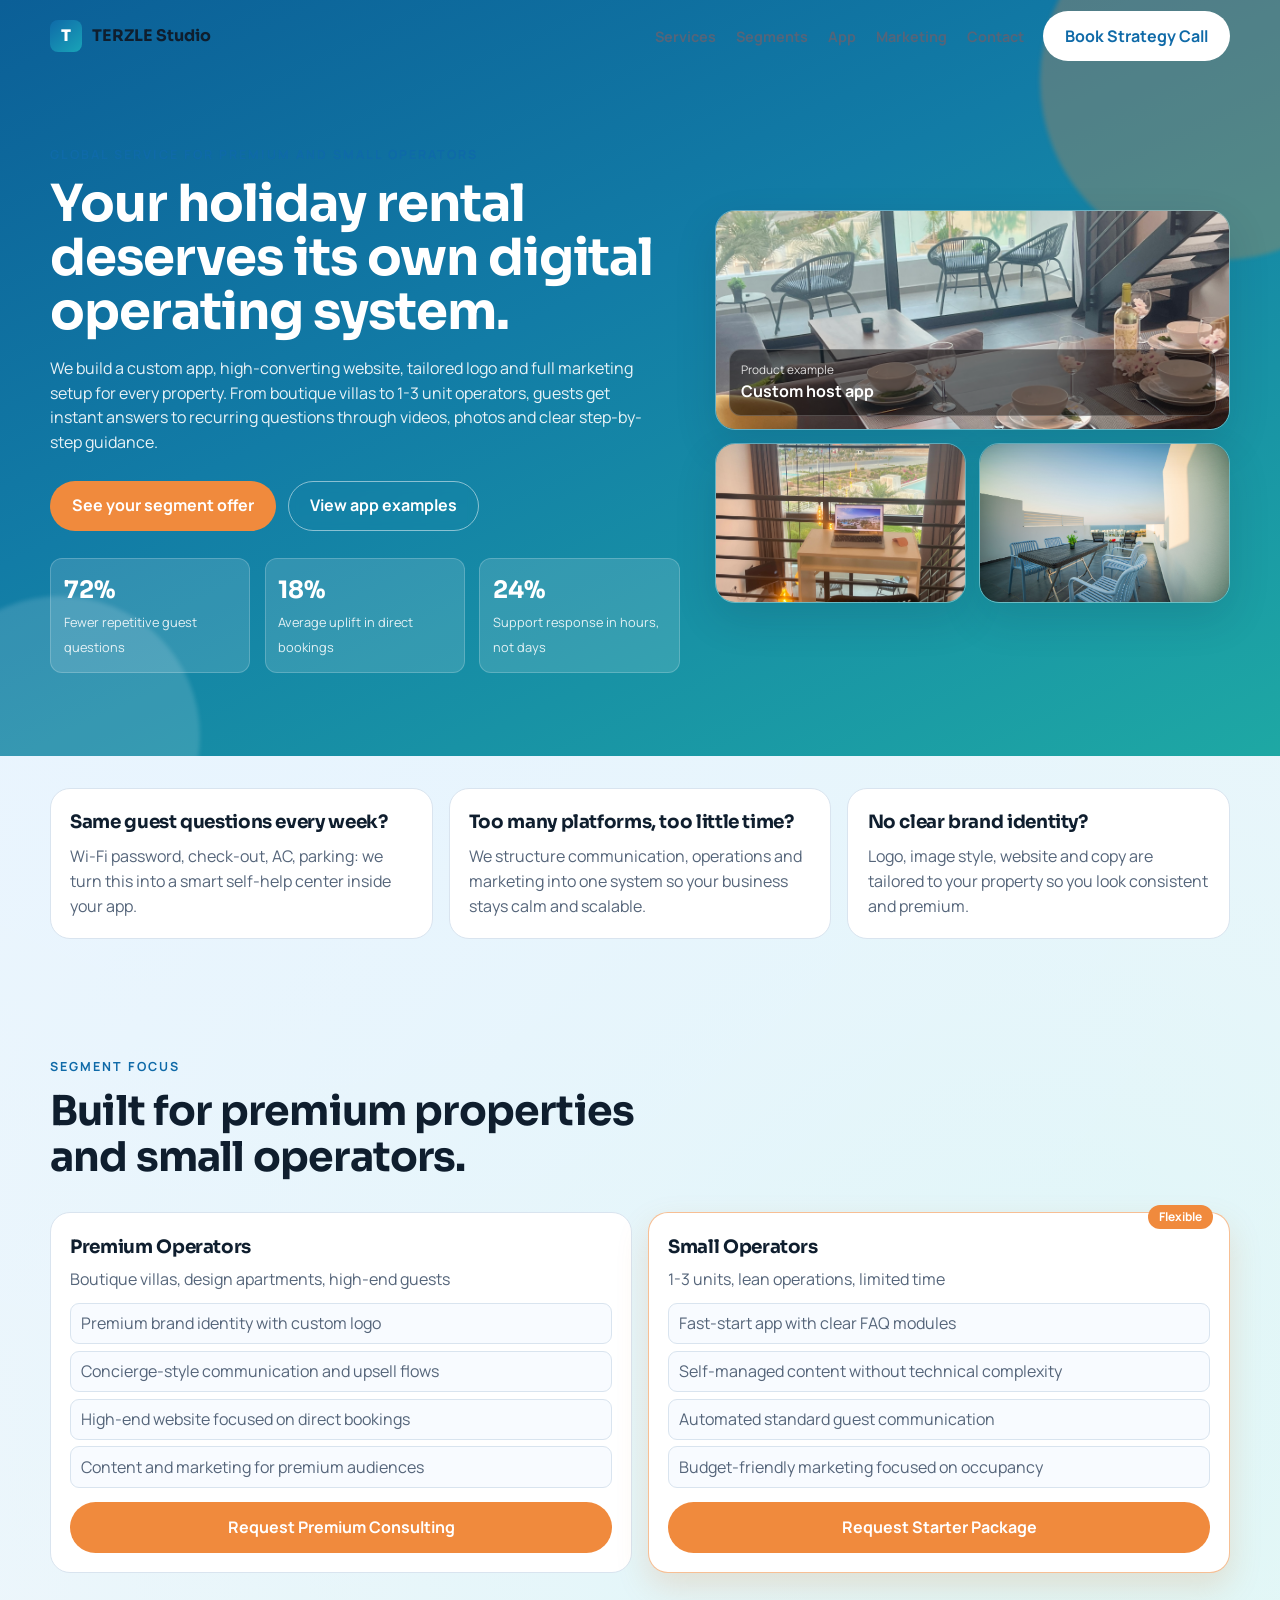
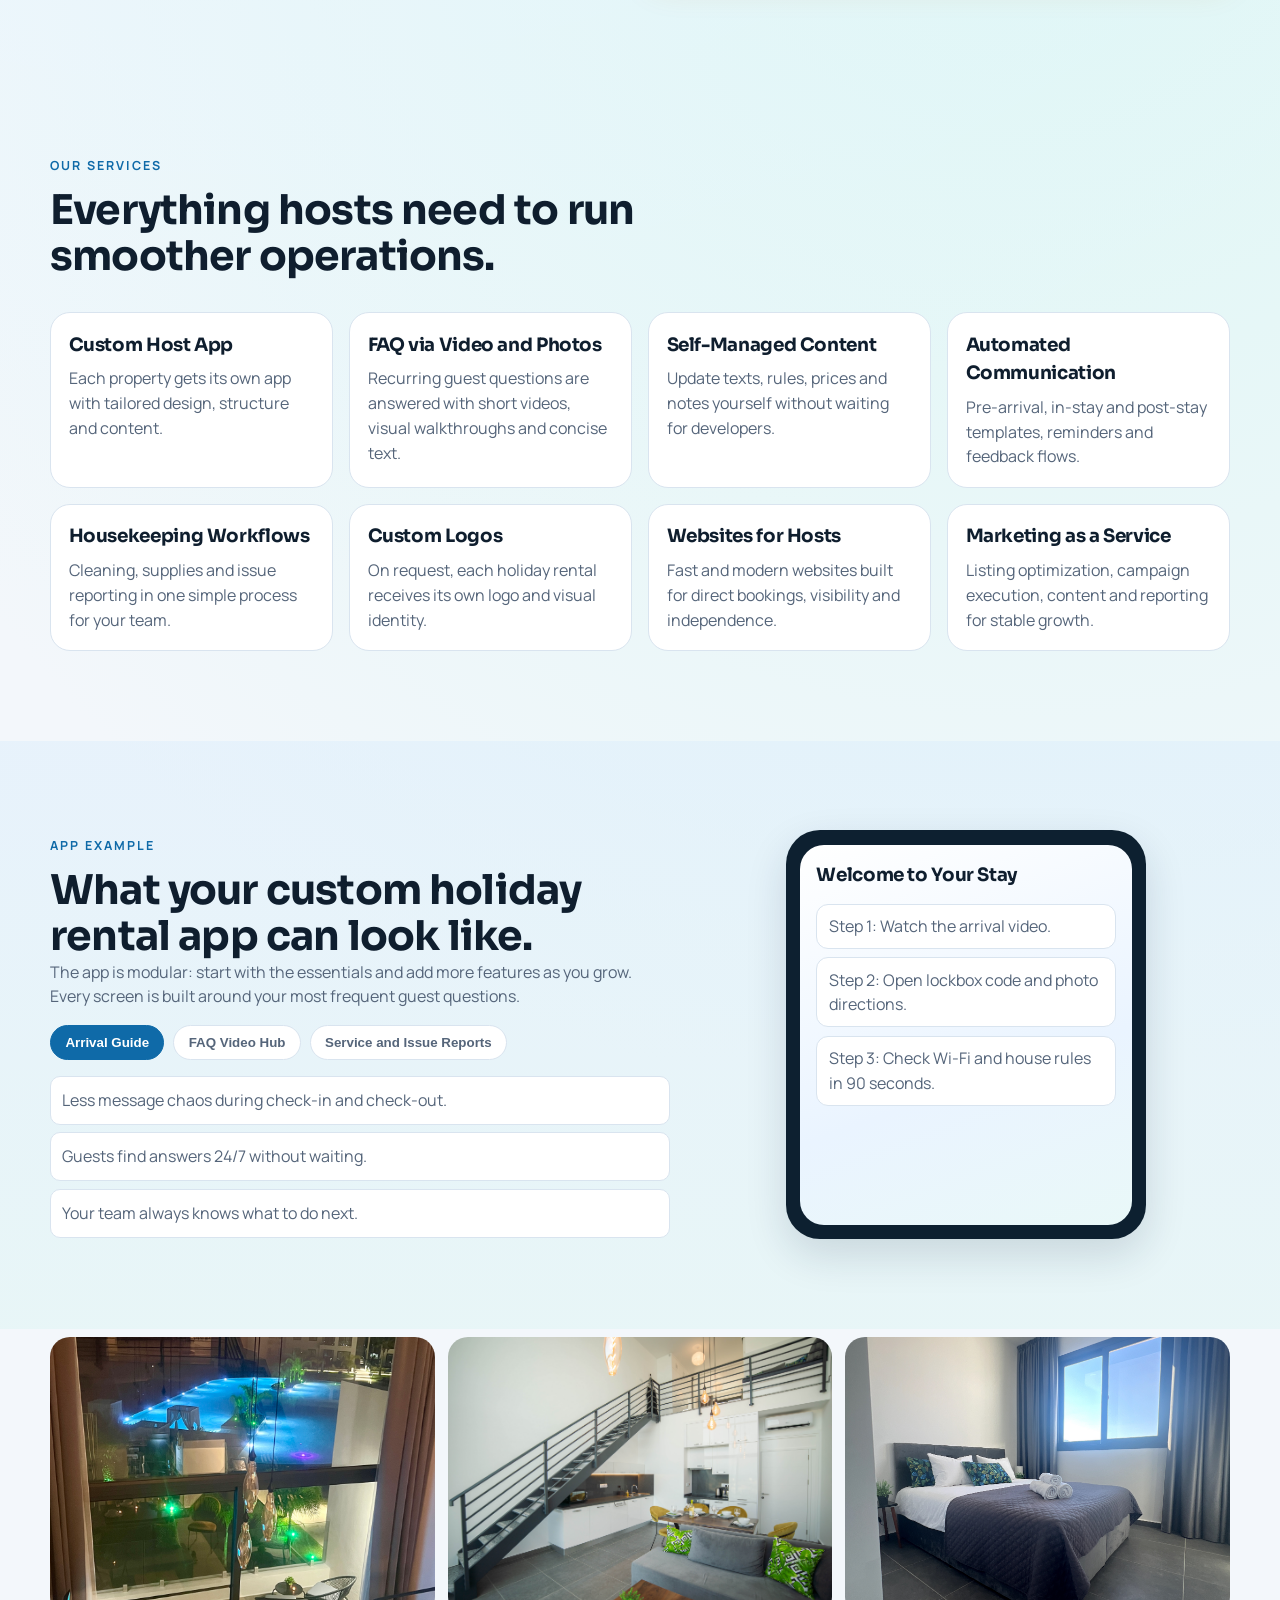
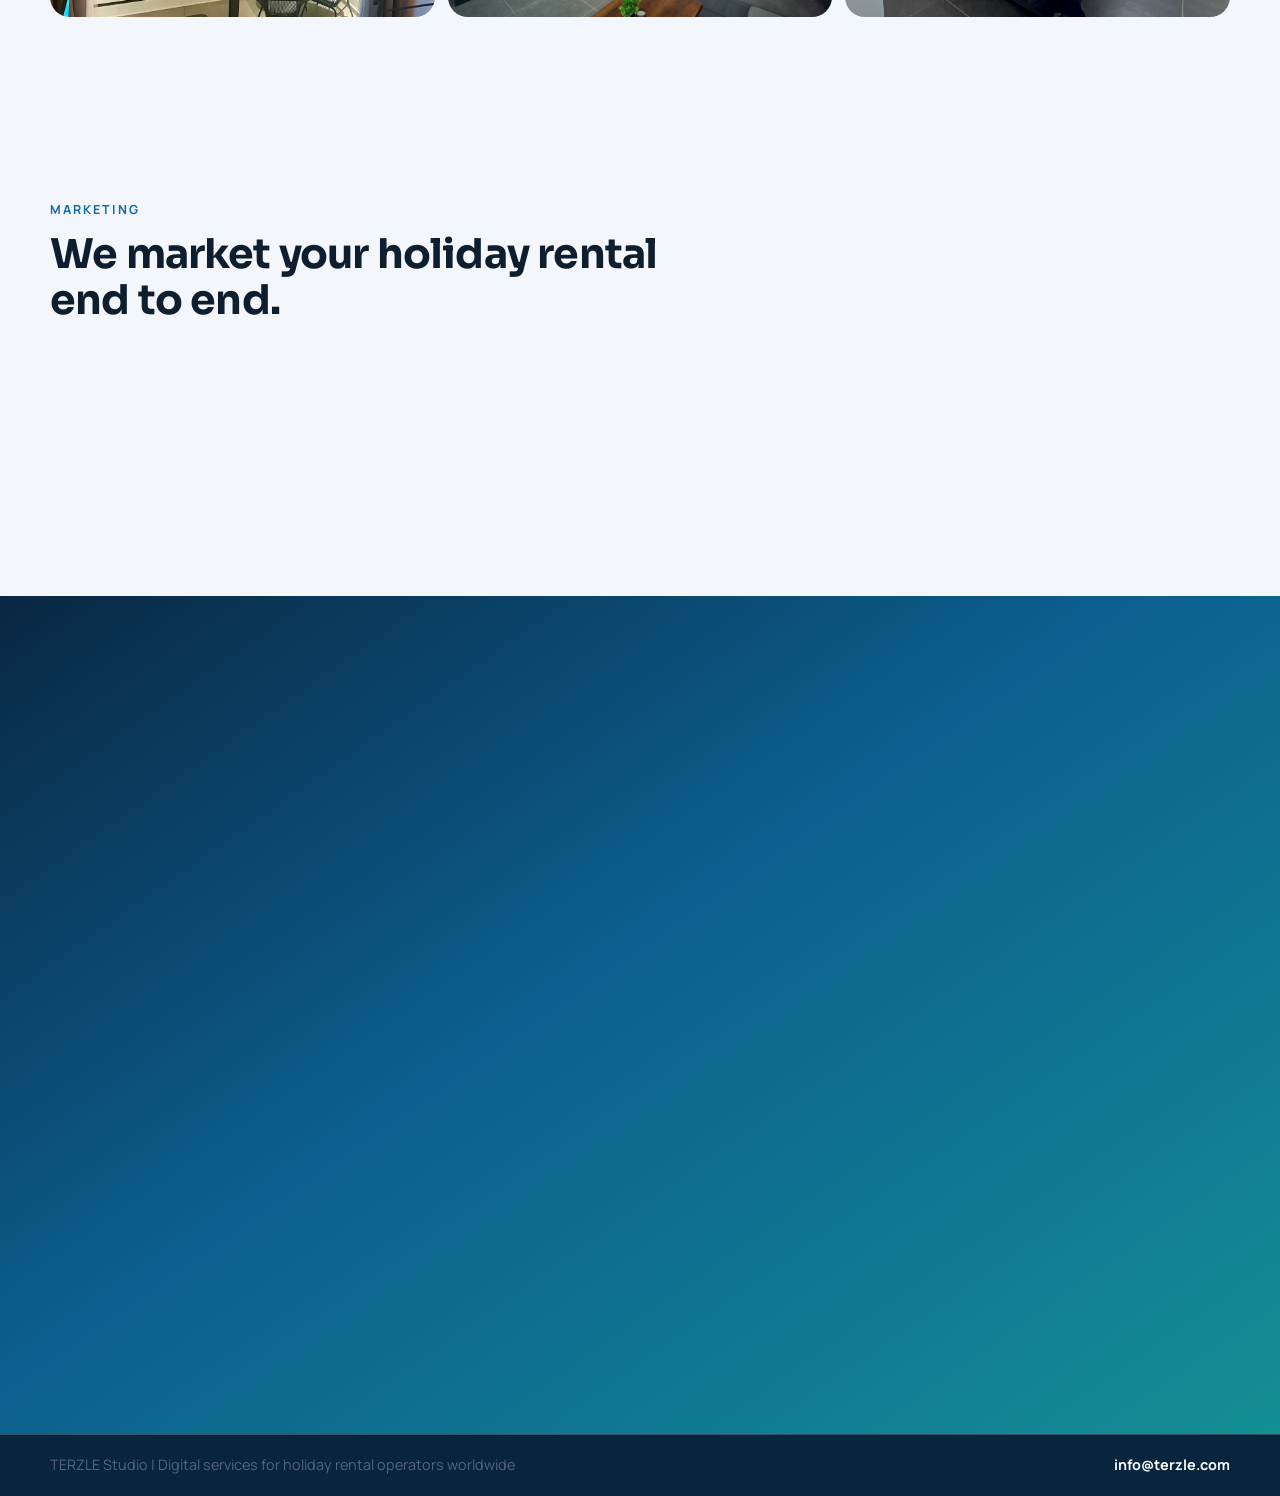
==== commit 64ad5c8e: "Translate full website copy to English" ====
--- a/index.html
+++ b/index.html
@@ -1,11 +1,11 @@
 <!DOCTYPE html>
-<html lang="de">
+<html lang="en">
 <head>
   <meta charset="UTF-8">
   <meta name="viewport" content="width=device-width, initial-scale=1.0">
-  <title>TERZLE Studio | App, Website & Vermarktung fuer Ferienwohnungen weltweit</title>
-  <meta name="description" content="Wir bauen individuelle Apps, Websites, Logos und Marketing-Systeme fuer Betreiber von Ferienwohnungen weltweit. Fuer Premium-Anbieter und kleine Betreiber mit 1-3 Objekten.">
-  <meta name="keywords" content="Ferienwohnung App, Vermieter App, Premium Ferienwohnung, kleine Betreiber, Website fuer Ferienwohnung, Ferienwohnung Marketing, Logo Design, Gaestekommunikation">
+  <title>TERZLE Studio | App, Website and Marketing for Holiday Rentals Worldwide</title>
+  <meta name="description" content="We build custom apps, websites, logos and marketing systems for holiday rental operators worldwide. Built for premium properties and small operators with 1-3 units.">
+  <meta name="keywords" content="holiday rental app, host app, premium vacation rental, small operators, vacation rental website, vacation rental marketing, logo design, guest communication">
   <link rel="preconnect" href="https://fonts.googleapis.com">
   <link rel="preconnect" href="https://fonts.gstatic.com" crossorigin>
   <link href="https://fonts.googleapis.com/css2?family=Sora:wght@400;500;600;700;800&family=Manrope:wght@400;500;600;700&display=swap" rel="stylesheet">
@@ -15,22 +15,22 @@
 
   <nav id="navbar" class="navbar">
     <div class="nav-inner container">
-      <a href="#home" class="brand" aria-label="TERZLE Studio Startseite">
+      <a href="#home" class="brand" aria-label="TERZLE Studio homepage">
         <span class="brand-mark">T</span>
         <span class="brand-text">TERZLE Studio</span>
       </a>
 
       <ul class="nav-links">
-        <li><a href="#services">Leistungen</a></li>
-        <li><a href="#segments">Zielgruppen</a></li>
+        <li><a href="#services">Services</a></li>
+        <li><a href="#segments">Segments</a></li>
         <li><a href="#app">App</a></li>
-        <li><a href="#marketing">Vermarktung</a></li>
-        <li><a href="#contact">Kontakt</a></li>
+        <li><a href="#marketing">Marketing</a></li>
+        <li><a href="#contact">Contact</a></li>
       </ul>
 
-      <a href="#contact" class="btn btn-nav">Strategiegespraech</a>
-
-      <button class="nav-toggle" aria-label="Menue oeffnen" aria-expanded="false">
+      <a href="#contact" class="btn btn-nav">Book Strategy Call</a>
+
+      <button class="nav-toggle" aria-label="Open menu" aria-expanded="false">
         <span></span>
         <span></span>
         <span></span>
@@ -38,11 +38,11 @@
     </div>
 
     <div id="mobileMenu" class="mobile-menu">
-      <a href="#services">Leistungen</a>
-      <a href="#segments">Zielgruppen</a>
+      <a href="#services">Services</a>
+      <a href="#segments">Segments</a>
       <a href="#app">App</a>
-      <a href="#marketing">Vermarktung</a>
-      <a href="#contact">Kontakt</a>
+      <a href="#marketing">Marketing</a>
+      <a href="#contact">Contact</a>
     </div>
   </nav>
 
@@ -51,45 +51,45 @@
     <div class="hero-bg-shape hero-bg-shape-b"></div>
     <div class="container hero-grid">
       <div class="hero-copy reveal">
-        <p class="eyebrow">Global Service fuer Premium und kleine Betreiber</p>
-        <h1>Ihre Ferienwohnung verdient ein eigenes digitales Betriebssystem.</h1>
+        <p class="eyebrow">Global service for premium and small operators</p>
+        <h1>Your holiday rental deserves its own digital operating system.</h1>
         <p class="hero-lead">
-          Wir entwickeln fuer jede Unterkunft eine individuelle App, eine starke Website, ein eigenes Logo und uebernehmen auf Wunsch die komplette Vermarktung.
-          Von Boutique-Villen bis 1-3 Apartments: Gaeste erhalten Antworten auf wiederkehrende Fragen per Video, Foto und klaren Schritt-fuer-Schritt-Erklaerungen.
+          We build a custom app, high-converting website, tailored logo and full marketing setup for every property.
+          From boutique villas to 1-3 unit operators, guests get instant answers to recurring questions through videos, photos and clear step-by-step guidance.
         </p>
         <div class="hero-actions">
-          <a href="#segments" class="btn btn-primary">Angebot nach Zielgruppe</a>
-          <a href="#app" class="btn btn-ghost">App-Beispiele ansehen</a>
+          <a href="#segments" class="btn btn-primary">See your segment offer</a>
+          <a href="#app" class="btn btn-ghost">View app examples</a>
         </div>
         <div class="hero-kpis">
           <div>
             <strong class="counter" data-target="72">0</strong>
-            <span>Weniger Standard-Rueckfragen</span>
+            <span>Fewer repetitive guest questions</span>
           </div>
           <div>
             <strong class="counter" data-target="18">0</strong>
-            <span>Mehr Direktbuchungen im Schnitt</span>
+            <span>Average uplift in direct bookings</span>
           </div>
           <div>
             <strong class="counter" data-target="24">0</strong>
-            <span>Support in Stunden, nicht Tagen</span>
+            <span>Support response in hours, not days</span>
           </div>
         </div>
       </div>
 
       <div class="hero-media reveal">
         <div class="hero-card hero-card-main">
-          <img src="images/living-room.jpg" alt="Moderne Ferienwohnung als Beispiel fuer Vermieter-Service">
+          <img src="images/living-room.jpg" alt="Modern holiday rental example for host services">
           <div class="hero-card-label">
-            <span>Produktbeispiel</span>
-            <strong>Individuelle Gastgeber-App</strong>
+            <span>Product example</span>
+            <strong>Custom host app</strong>
           </div>
         </div>
         <div class="hero-card hero-card-small">
-          <img src="images/workspace-sea-view.jpg" alt="Digitales Management und Kommunikation fuer Ferienwohnungen">
+          <img src="images/workspace-sea-view.jpg" alt="Digital operations and communication for holiday rentals">
         </div>
         <div class="hero-card hero-card-small">
-          <img src="images/rooftop-terrace.jpg" alt="Ansprechende Bildwelt fuer Marketing und Website">
+          <img src="images/rooftop-terrace.jpg" alt="Visual style for marketing and website assets">
         </div>
       </div>
     </div>
@@ -98,16 +98,16 @@
   <section class="pain-points">
     <div class="container pain-grid reveal">
       <article>
-        <h3>Immer die gleichen Gaestefragen?</h3>
-        <p>WLAN-Passwort, Check-out, Klima, Parkplatz: Wir bauen daraus ein smartes Hilfe-Center in Ihrer App.</p>
+        <h3>Same guest questions every week?</h3>
+        <p>Wi-Fi password, check-out, AC, parking: we turn this into a smart self-help center inside your app.</p>
       </article>
       <article>
-        <h3>Zu viele Plattformen, zu wenig Zeit?</h3>
-        <p>Wir strukturieren Kommunikation, Aufgaben und Marketing in einem klaren System, damit Ihr Betrieb ruhig und planbar laeuft.</p>
+        <h3>Too many platforms, too little time?</h3>
+        <p>We structure communication, operations and marketing into one system so your business stays calm and scalable.</p>
       </article>
       <article>
-        <h3>Keine unverwechselbare Marke?</h3>
-        <p>Logo, Bildstil, Website und Texte werden auf Ihre Unterkunft zugeschnitten, damit Sie professionell auftreten.</p>
+        <h3>No clear brand identity?</h3>
+        <p>Logo, image style, website and copy are tailored to your property so you look consistent and premium.</p>
       </article>
     </div>
   </section>
@@ -115,32 +115,32 @@
   <section id="segments" class="section">
     <div class="container">
       <div class="section-head reveal">
-        <p class="eyebrow">Zielgruppen-Fokus</p>
-        <h2>Passend fuer Premium-Haeuser und kleine Betreiber.</h2>
+        <p class="eyebrow">Segment focus</p>
+        <h2>Built for premium properties and small operators.</h2>
       </div>
       <div class="pricing-grid">
         <article class="price-card reveal">
-          <h3>Premium Betreiber</h3>
-          <p class="price-note">Boutique-Villen, Design-Apartments, High-End Gaeste</p>
+          <h3>Premium Operators</h3>
+          <p class="price-note">Boutique villas, design apartments, high-end guests</p>
           <ul>
-            <li>Premium Markenauftritt mit individuellem Logo</li>
-            <li>Concierge-Stil Kommunikation und Upsell-Services</li>
-            <li>Hochwertige Website mit Direktbuchungsfokus</li>
-            <li>Content und Marketing fuer anspruchsvolle Zielgruppen</li>
+            <li>Premium brand identity with custom logo</li>
+            <li>Concierge-style communication and upsell flows</li>
+            <li>High-end website focused on direct bookings</li>
+            <li>Content and marketing for premium audiences</li>
           </ul>
-          <a href="#contact" class="btn btn-primary segment-cta" data-interest="Premium Beratung">Premium Beratung anfragen</a>
+          <a href="#contact" class="btn btn-primary segment-cta" data-interest="Premium Consulting">Request Premium Consulting</a>
         </article>
         <article class="price-card featured reveal">
-          <span class="badge">Flexibel</span>
-          <h3>Kleine Betreiber</h3>
-          <p class="price-note">1-3 Ferienwohnungen, schlanke Prozesse, wenig Zeit</p>
+          <span class="badge">Flexible</span>
+          <h3>Small Operators</h3>
+          <p class="price-note">1-3 units, lean operations, limited time</p>
           <ul>
-            <li>Einfach startende App mit klaren FAQ-Modulen</li>
-            <li>Selbstpflege ohne technische Huerden</li>
-            <li>Automatisierte Standardnachrichten fuer Gaeste</li>
-            <li>Kosteneffiziente Vermarktung mit Fokus auf Auslastung</li>
+            <li>Fast-start app with clear FAQ modules</li>
+            <li>Self-managed content without technical complexity</li>
+            <li>Automated standard guest communication</li>
+            <li>Budget-friendly marketing focused on occupancy</li>
           </ul>
-          <a href="#contact" class="btn btn-primary segment-cta" data-interest="Starter-Paket">Starter-Paket anfragen</a>
+          <a href="#contact" class="btn btn-primary segment-cta" data-interest="Starter Package">Request Starter Package</a>
         </article>
       </div>
     </div>
@@ -149,42 +149,42 @@
   <section id="services" class="section">
     <div class="container">
       <div class="section-head reveal">
-        <p class="eyebrow">Unsere Leistungen</p>
-        <h2>Alles, was Vermietern den Alltag leichter macht.</h2>
+        <p class="eyebrow">Our services</p>
+        <h2>Everything hosts need to run smoother operations.</h2>
       </div>
 
       <div class="service-grid">
         <article class="service-card reveal">
-          <h3>Individuelle Gastgeber-App</h3>
-          <p>Pro Unterkunft eine eigene App mit Design, Struktur und Inhalten passend zu Ihrem Objekt und Ihrem Stil.</p>
-        </article>
-        <article class="service-card reveal">
-          <h3>FAQ per Video & Foto</h3>
-          <p>Wiederkehrende Fragen beantworten wir mit kurzen Videos, bebilderten Schritten und klaren Texten direkt in der App.</p>
-        </article>
-        <article class="service-card reveal">
-          <h3>Selbstpflege durch Sie</h3>
-          <p>Sie koennen Inhalte, Preise, Hinweise und Infos selbst aktualisieren, ohne Entwickler oder lange Wartezeit.</p>
-        </article>
-        <article class="service-card reveal">
-          <h3>Automatisierte Kommunikation</h3>
-          <p>Vor Anreise, waehrend des Aufenthalts und nach Abreise: Nachrichten-Vorlagen, Reminder und Feedback-Prozesse.</p>
-        </article>
-        <article class="service-card reveal">
-          <h3>Housekeeping-Workflows</h3>
-          <p>Reinigung, Waesche, Verbrauchsmaterial und Schadensmeldungen in einem klaren Ablauf fuer Sie und Ihr Team.</p>
-        </article>
-        <article class="service-card reveal">
-          <h3>Individuelle Logos</h3>
-          <p>Jede Ferienwohnung bekommt auf Wunsch ein eigenes Logo und visuelle Identitaet fuer mehr Wiedererkennung.</p>
-        </article>
-        <article class="service-card reveal">
-          <h3>Webseiten fuer Vermieter</h3>
-          <p>Wir entwickeln schnelle, moderne Webseiten fuer Direktbuchungen, bessere Sichtbarkeit und weniger Plattformabhaengigkeit.</p>
-        </article>
-        <article class="service-card reveal">
-          <h3>Marketing als Service</h3>
-          <p>Listing-Optimierung, Kampagnen, Content und Auswertung, damit Ihre Auslastung stabil und profitabel waechst.</p>
+          <h3>Custom Host App</h3>
+          <p>Each property gets its own app with tailored design, structure and content.</p>
+        </article>
+        <article class="service-card reveal">
+          <h3>FAQ via Video and Photos</h3>
+          <p>Recurring guest questions are answered with short videos, visual walkthroughs and concise text.</p>
+        </article>
+        <article class="service-card reveal">
+          <h3>Self-Managed Content</h3>
+          <p>Update texts, rules, prices and notes yourself without waiting for developers.</p>
+        </article>
+        <article class="service-card reveal">
+          <h3>Automated Communication</h3>
+          <p>Pre-arrival, in-stay and post-stay templates, reminders and feedback flows.</p>
+        </article>
+        <article class="service-card reveal">
+          <h3>Housekeeping Workflows</h3>
+          <p>Cleaning, supplies and issue reporting in one simple process for your team.</p>
+        </article>
+        <article class="service-card reveal">
+          <h3>Custom Logos</h3>
+          <p>On request, each holiday rental receives its own logo and visual identity.</p>
+        </article>
+        <article class="service-card reveal">
+          <h3>Websites for Hosts</h3>
+          <p>Fast and modern websites built for direct bookings, visibility and independence.</p>
+        </article>
+        <article class="service-card reveal">
+          <h3>Marketing as a Service</h3>
+          <p>Listing optimization, campaign execution, content and reporting for stable growth.</p>
         </article>
       </div>
     </div>
@@ -193,46 +193,46 @@
   <section id="app" class="section app-showcase">
     <div class="container app-grid">
       <div class="app-copy reveal">
-        <p class="eyebrow">App-Beispiel</p>
-        <h2>So kann Ihre individuelle Ferienwohnungs-App aussehen.</h2>
+        <p class="eyebrow">App example</p>
+        <h2>What your custom holiday rental app can look like.</h2>
         <p>
-          Das App-Konzept ist modular: Sie starten mit den wichtigsten Bausteinen und erweitern spaeter nach Bedarf.
-          Jeder Screen ist auf Ihre gaengigen Gaestefragen abgestimmt.
+          The app is modular: start with the essentials and add more features as you grow.
+          Every screen is built around your most frequent guest questions.
         </p>
 
-        <div class="app-tabs" role="tablist" aria-label="App Module">
-          <button class="tab-btn active" data-screen="screen-guide">Anreise Guide</button>
+        <div class="app-tabs" role="tablist" aria-label="App Modules">
+          <button class="tab-btn active" data-screen="screen-guide">Arrival Guide</button>
           <button class="tab-btn" data-screen="screen-faq">FAQ Video Hub</button>
-          <button class="tab-btn" data-screen="screen-service">Service & Meldungen</button>
+          <button class="tab-btn" data-screen="screen-service">Service and Issue Reports</button>
         </div>
 
         <ul class="app-benefits">
-          <li>Weniger Nachrichtenchaos bei Check-in und Check-out.</li>
-          <li>Gaeste finden Antworten selbst, rund um die Uhr.</li>
-          <li>Ihre Teams wissen sofort, was wann zu tun ist.</li>
+          <li>Less message chaos during check-in and check-out.</li>
+          <li>Guests find answers 24/7 without waiting.</li>
+          <li>Your team always knows what to do next.</li>
         </ul>
       </div>
 
       <div class="app-phone reveal">
         <div class="phone-shell">
           <div id="screen-guide" class="phone-screen active">
-            <h3>Willkommen in Ihrer Unterkunft</h3>
-            <p>Schritt 1: Video zur Anreise ansehen.</p>
-            <p>Schritt 2: Schluesselbox-Code und Foto-Hinweise oeffnen.</p>
-            <p>Schritt 3: WLAN und Hausregeln in 90 Sekunden pruefen.</p>
+            <h3>Welcome to Your Stay</h3>
+            <p>Step 1: Watch the arrival video.</p>
+            <p>Step 2: Open lockbox code and photo directions.</p>
+            <p>Step 3: Check Wi-Fi and house rules in 90 seconds.</p>
           </div>
           <div id="screen-faq" class="phone-screen">
-            <h3>Haeufige Fragen</h3>
-            <p>Wie bediene ich die Klimaanlage?</p>
-            <p>Wo finde ich den Parkplatz?</p>
-            <p>Wann ist Spaet-Check-out moeglich?</p>
-            <p>Alle Antworten als Video, Fotos und klare Kurztexte.</p>
+            <h3>Frequently Asked Questions</h3>
+            <p>How do I use the air conditioning?</p>
+            <p>Where is the parking area?</p>
+            <p>How can I request late check-out?</p>
+            <p>All answers are available as video, photos and short text instructions.</p>
           </div>
           <div id="screen-service" class="phone-screen">
-            <h3>Service direkt melden</h3>
-            <p>Defekt melden mit Foto in unter 30 Sekunden.</p>
-            <p>Extra Service buchen: Babybett, Spaet-Check-out, Transfer.</p>
-            <p>Statusupdates automatisch an Gast und Team.</p>
+            <h3>Request Service Instantly</h3>
+            <p>Report issues with a photo in under 30 seconds.</p>
+            <p>Book extras: baby bed, late check-out, transfer.</p>
+            <p>Status updates are sent automatically to guest and team.</p>
           </div>
         </div>
       </div>
@@ -241,31 +241,31 @@
 
   <section class="section visual-band">
     <div class="container band-grid">
-      <img class="reveal" src="images/interior-night.jpg" alt="Atmosphaerische Ferienwohnung fuer digitales Marketing">
-      <img class="reveal" src="images/kitchen.jpg" alt="Detailaufnahme als Beispiel fuer FAQ-Fotoinhalte">
-      <img class="reveal" src="images/master-bedroom.jpg" alt="Professionelle Bildwelt fuer Ferienwohnungs-Branding">
+      <img class="reveal" src="images/interior-night.jpg" alt="Atmospheric holiday rental image for digital marketing">
+      <img class="reveal" src="images/kitchen.jpg" alt="Detail photo example for FAQ content">
+      <img class="reveal" src="images/master-bedroom.jpg" alt="Professional image style for vacation rental branding">
     </div>
   </section>
 
   <section id="marketing" class="section">
     <div class="container">
       <div class="section-head reveal">
-        <p class="eyebrow">Vermarktung</p>
-        <h2>Wir vermarkten Ihre Ferienimmobilie ganzheitlich.</h2>
+        <p class="eyebrow">Marketing</p>
+        <h2>We market your holiday rental end to end.</h2>
       </div>
 
       <div class="marketing-grid">
         <article class="marketing-card reveal">
-          <h3>Listing-Optimierung</h3>
-          <p>Starke Titel, bessere Beschreibungen, klare Vorteile und Bildreihenfolge mit Conversion-Fokus.</p>
+          <h3>Listing Optimization</h3>
+          <p>Stronger titles, better descriptions, clear benefits and conversion-focused image order.</p>
         </article>
         <article class="marketing-card reveal">
-          <h3>Direktbuchungs-Strategie</h3>
-          <p>Eigene Website, Retargeting und klare Angebote, um mehr unabhaengige Buchungen zu gewinnen.</p>
+          <h3>Direct Booking Strategy</h3>
+          <p>Your own website, retargeting and strong offers to increase platform-independent bookings.</p>
         </article>
         <article class="marketing-card reveal">
-          <h3>Performance-Reporting</h3>
-          <p>Monatliche Kennzahlen zu Auslastung, Anfragen, Conversion und Verbesserungspotenzialen.</p>
+          <h3>Performance Reporting</h3>
+          <p>Monthly KPIs for occupancy, inquiries, conversion and clear optimization opportunities.</p>
         </article>
       </div>
     </div>
@@ -274,55 +274,55 @@
   <section id="contact" class="section contact">
     <div class="container contact-grid">
       <div class="contact-copy reveal">
-        <p class="eyebrow">Kontakt</p>
-        <h2>Sie wollen Ihre Ferienwohnung professionell digitalisieren?</h2>
+        <p class="eyebrow">Contact</p>
+        <h2>Ready to professionalize your holiday rental business?</h2>
         <p>
-          Schreiben Sie uns kurz, ob Sie Premium-Angebote oder eine schlanke Loesung fuer wenige Wohnungen suchen.
-          Wir melden uns mit einem konkreten Vorschlag.
+          Tell us if you need a premium setup or a lean solution for a few units.
+          We will reply with a concrete proposal.
         </p>
         <div class="contact-quick-actions">
-          <button type="button" class="quick-select" data-interest="Premium Beratung">Ich suche Premium Beratung</button>
-          <button type="button" class="quick-select" data-interest="Starter-Paket">Ich bin kleiner Betreiber (1-3 Objekte)</button>
-        </div>
-        <p class="contact-meta">E-Mail: <a href="mailto:info@terzle.com">info@terzle.com</a></p>
+          <button type="button" class="quick-select" data-interest="Premium Consulting">I need Premium Consulting</button>
+          <button type="button" class="quick-select" data-interest="Starter Package">I am a small operator (1-3 units)</button>
+        </div>
+        <p class="contact-meta">Email: <a href="mailto:info@terzle.com">info@terzle.com</a></p>
       </div>
 
       <form class="contact-form reveal" id="contactForm" action="https://formspree.io/f/your_form_id" method="POST" data-endpoint="https://formspree.io/f/your_form_id">
-        <label for="interest">Ich interessiere mich fuer</label>
+        <label for="interest">I am interested in</label>
         <select id="interest" name="interest" required>
-          <option value="" selected disabled>Bitte waehlen</option>
-          <option value="Premium Beratung">Premium Beratung</option>
-          <option value="Starter-Paket">Starter-Paket fuer kleine Betreiber</option>
+          <option value="" selected disabled>Please select</option>
+          <option value="Premium Consulting">Premium Consulting</option>
+          <option value="Starter Package">Starter Package for small operators</option>
         </select>
-        <input id="subject" name="subject" type="hidden" value="Allgemeine Anfrage | Ferienwohnungs-Service">
-        <input id="providerSubject" name="_subject" type="hidden" value="Allgemeine Anfrage | Ferienwohnungs-Service">
-        <p id="subjectPreview" class="subject-preview">Betreff: Allgemeine Anfrage | Ferienwohnungs-Service</p>
+        <input id="subject" name="subject" type="hidden" value="General Inquiry | Holiday Rental Services">
+        <input id="providerSubject" name="_subject" type="hidden" value="General Inquiry | Holiday Rental Services">
+        <p id="subjectPreview" class="subject-preview">Subject: General Inquiry | Holiday Rental Services</p>
 
         <label for="name">Name</label>
         <input id="name" name="name" type="text" required>
 
-        <label for="email">E-Mail</label>
+        <label for="email">Email</label>
         <input id="email" name="email" type="email" required>
 
-        <label for="units">Anzahl Ferienwohnungen</label>
-        <input id="units" name="units" type="text" placeholder="z. B. 1, 4 oder 12">
-
-        <label for="message">Wobei sollen wir Sie entlasten?</label>
-        <textarea id="message" name="message" rows="5" placeholder="App, Website, Logo, Vermarktung, Kommunikation, Housekeeping..."></textarea>
-
-        <button type="submit" class="btn btn-primary">Unverbindlich anfragen</button>
+        <label for="units">Number of Units</label>
+        <input id="units" name="units" type="text" placeholder="e.g. 1, 4 or 12">
+
+        <label for="message">What should we simplify first?</label>
+        <textarea id="message" name="message" rows="5" placeholder="App, website, logo, marketing, guest communication, housekeeping..."></textarea>
+
+        <button type="submit" class="btn btn-primary">Send Inquiry</button>
         <p id="formMessage" class="form-message" aria-live="polite"></p>
       </form>
     </div>
   </section>
 
-  <div class="mobile-sticky-cta" aria-label="Schnellkontakt">
-    <a href="#contact" class="btn btn-primary">Kostenloses Strategiegespraech</a>
+  <div class="mobile-sticky-cta" aria-label="Quick contact">
+    <a href="#contact" class="btn btn-primary">Free Strategy Call</a>
   </div>
 
   <footer class="footer">
     <div class="container footer-inner">
-      <p>TERZLE Studio | Digitale Services fuer Ferienwohnungs-Betreiber weltweit</p>
+      <p>TERZLE Studio | Digital services for holiday rental operators worldwide</p>
       <a href="mailto:info@terzle.com">info@terzle.com</a>
     </div>
   </footer>
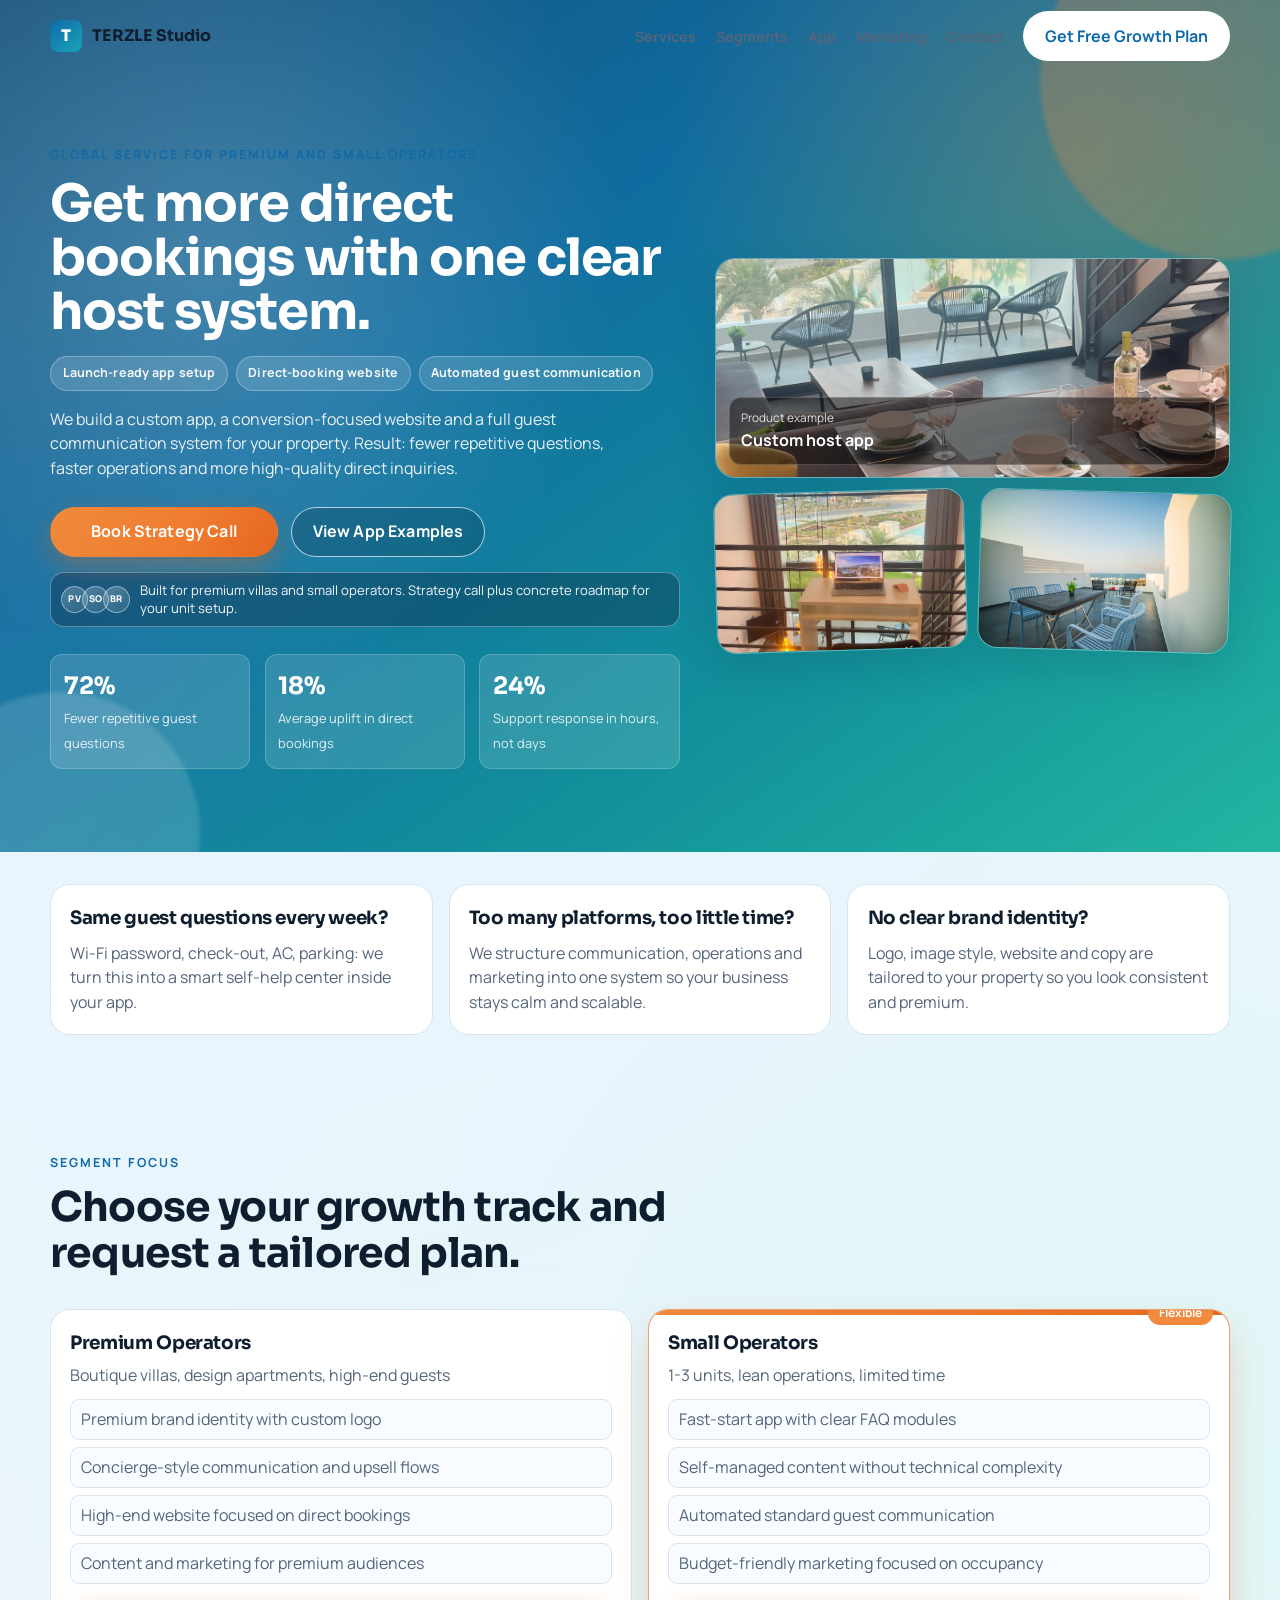
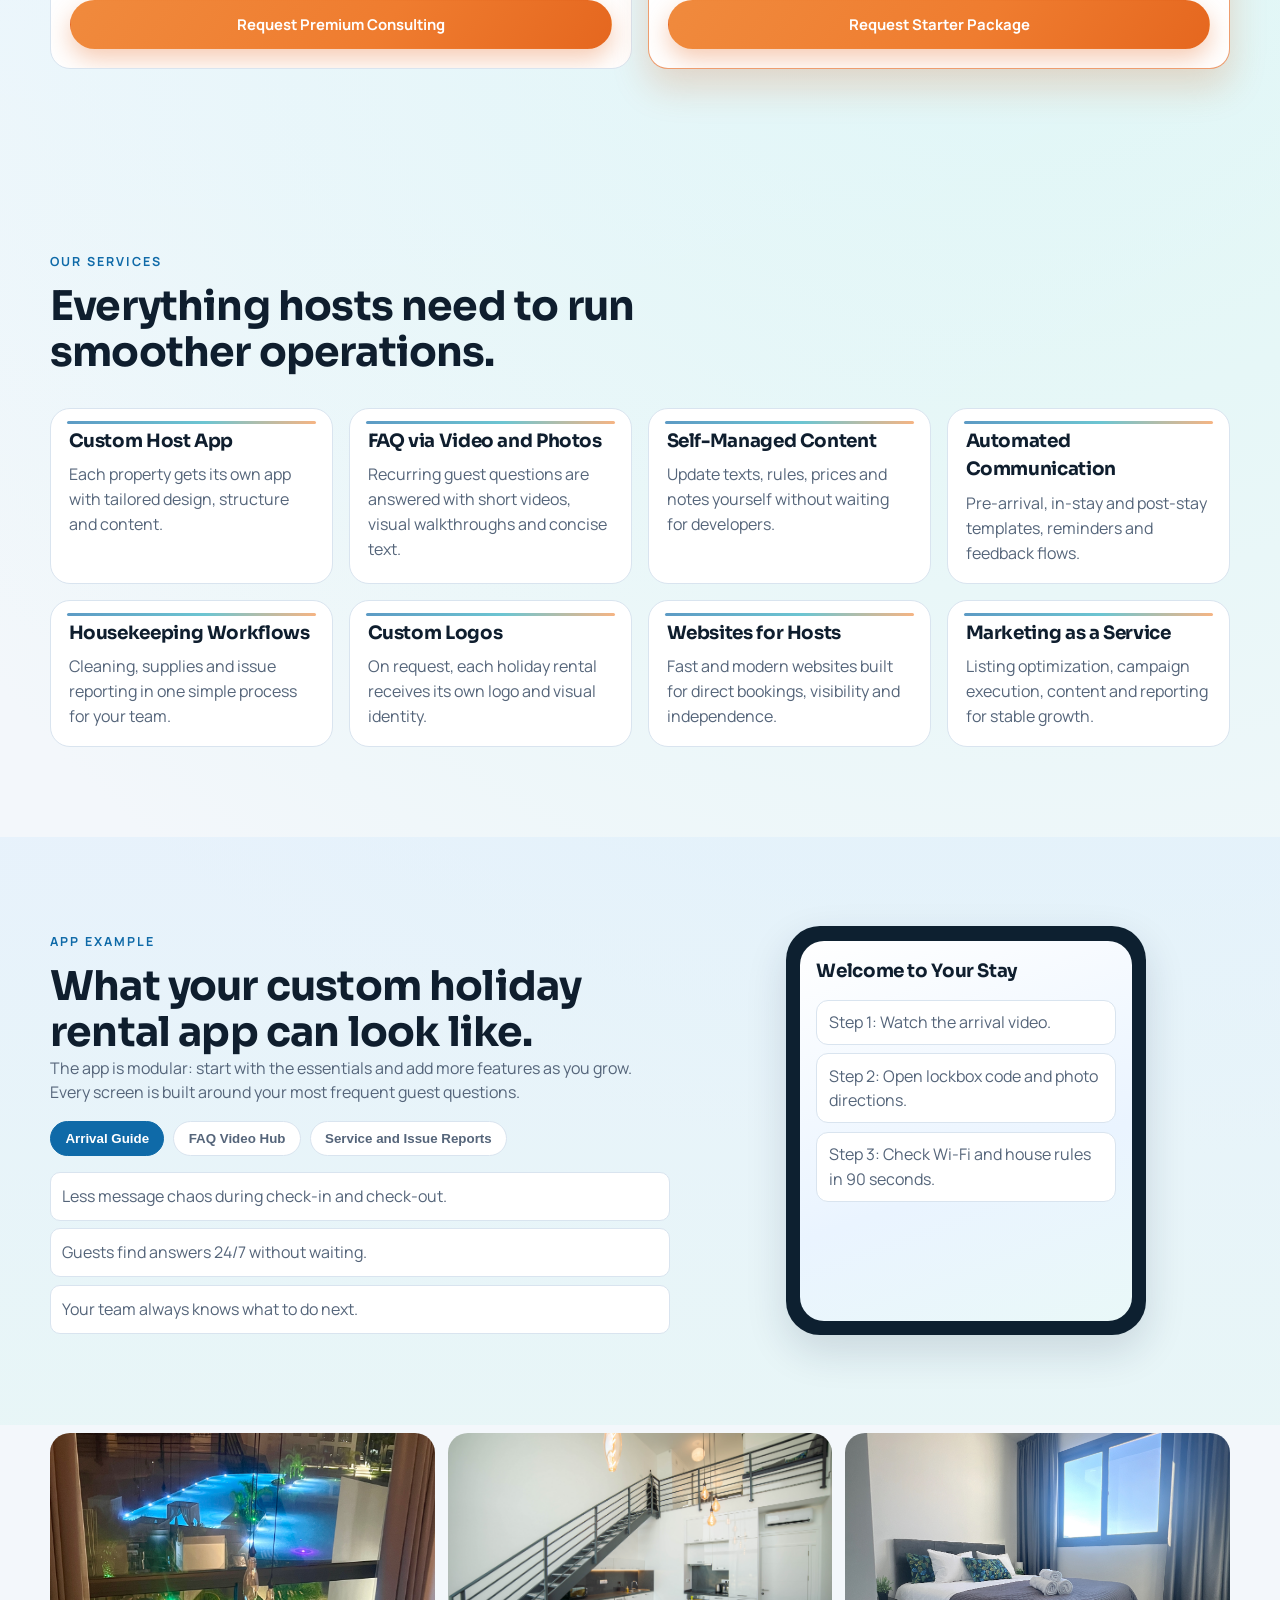
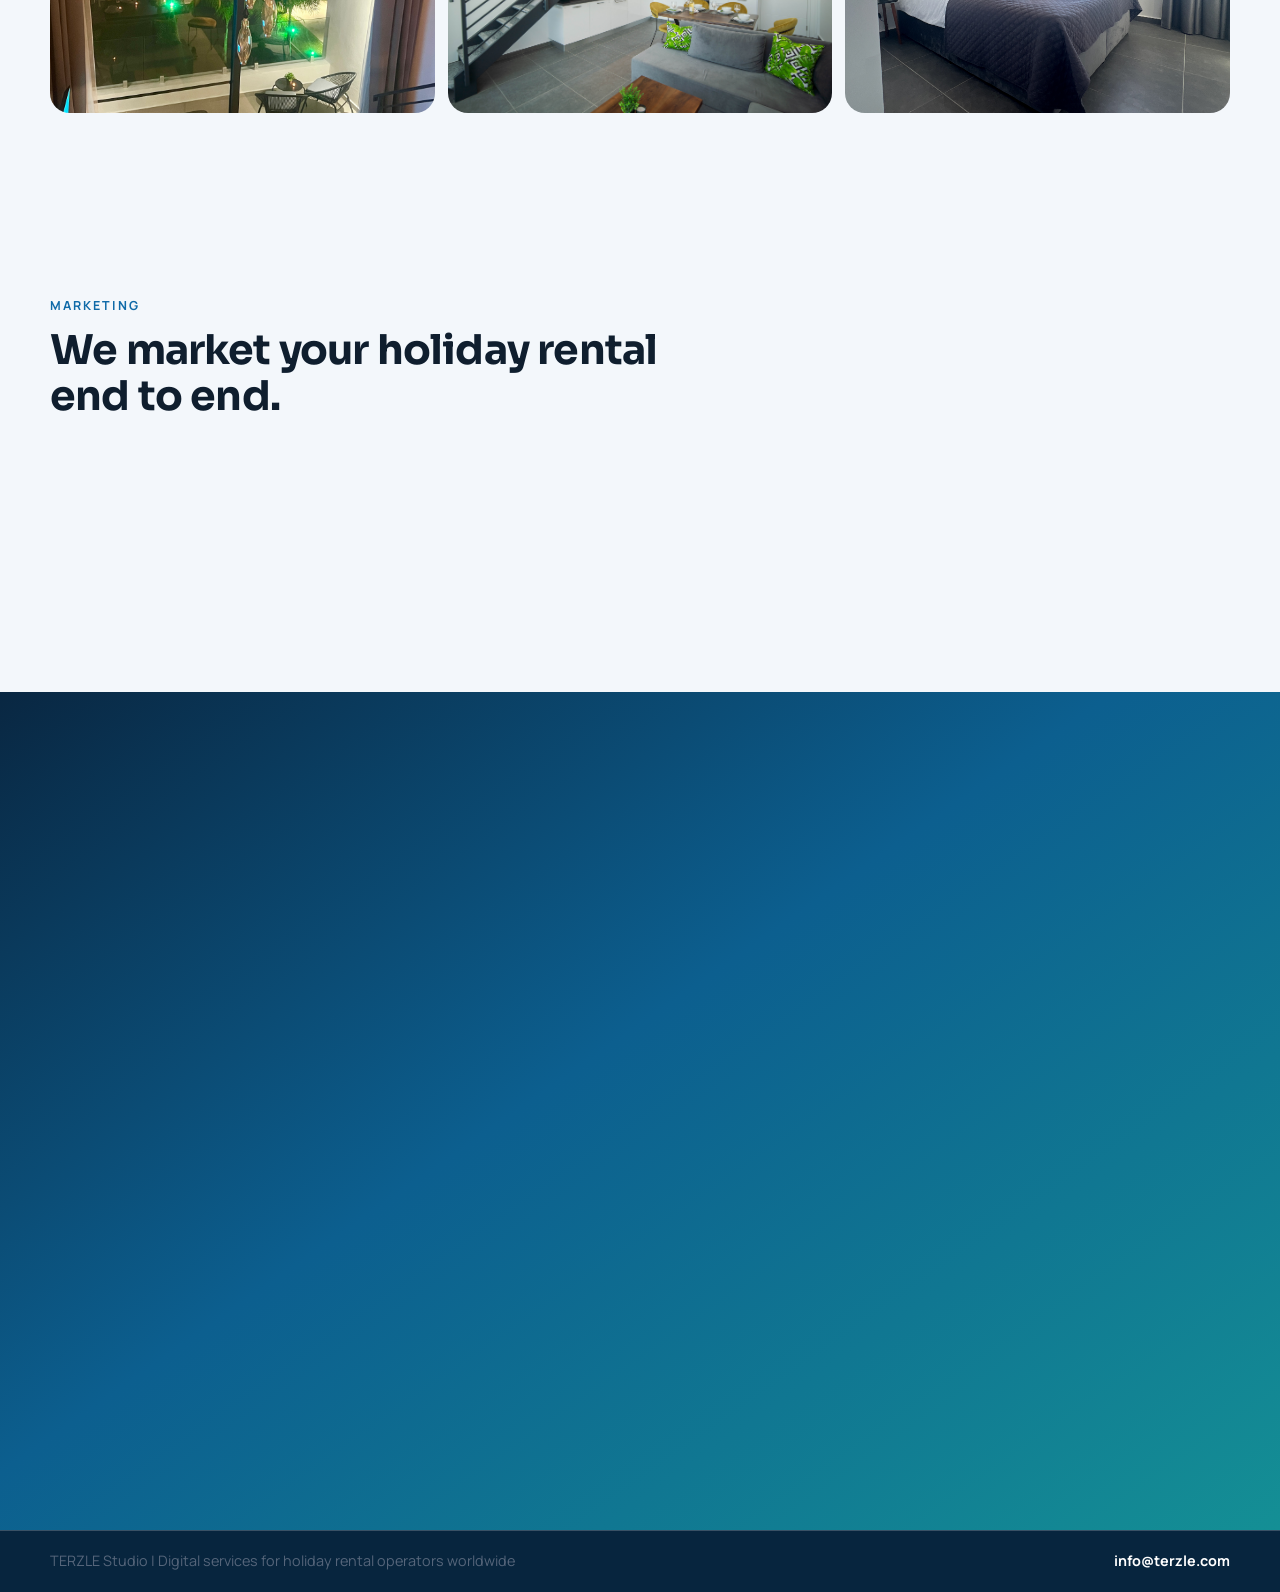
==== commit 2a1a6ae1: "Improve mobile UX, compact hero, and add CTA A/B text variants" ====
--- a/index.html
+++ b/index.html
@@ -28,7 +28,7 @@
         <li><a href="#contact">Contact</a></li>
       </ul>
 
-      <a href="#contact" class="btn btn-nav">Book Strategy Call</a>
+      <a href="#contact" class="btn btn-nav" data-ab-key="nav-primary">Book Strategy Call</a>
 
       <button class="nav-toggle" aria-label="Open menu" aria-expanded="false">
         <span></span>
@@ -43,6 +43,7 @@
       <a href="#app">App</a>
       <a href="#marketing">Marketing</a>
       <a href="#contact">Contact</a>
+      <a href="#contact" class="btn btn-primary" data-ab-key="menu-primary">Book Strategy Call</a>
     </div>
   </nav>
 
@@ -52,14 +53,30 @@
     <div class="container hero-grid">
       <div class="hero-copy reveal">
         <p class="eyebrow">Global service for premium and small operators</p>
-        <h1>Your holiday rental deserves its own digital operating system.</h1>
+        <h1>Get more direct bookings with one clear host system.</h1>
+        <div class="hero-mini-points" aria-label="Core benefits">
+          <span>Launch-ready app setup</span>
+          <span>Direct-booking website</span>
+          <span>Automated guest communication</span>
+        </div>
         <p class="hero-lead">
-          We build a custom app, high-converting website, tailored logo and full marketing setup for every property.
-          From boutique villas to 1-3 unit operators, guests get instant answers to recurring questions through videos, photos and clear step-by-step guidance.
+          We build a custom app, a conversion-focused website and a full guest communication system for your property.
+          Result: fewer repetitive questions, faster operations and more high-quality direct inquiries.
+        </p>
+        <p class="hero-lead-mobile">
+          Custom app, direct-booking website and automated workflows to reduce message chaos and increase bookings.
         </p>
         <div class="hero-actions">
-          <a href="#segments" class="btn btn-primary">See your segment offer</a>
-          <a href="#app" class="btn btn-ghost">View app examples</a>
+          <a href="#contact" class="btn btn-primary" data-ab-key="hero-primary">Get Your Offer in 24h</a>
+          <a href="#app" class="btn btn-ghost" data-ab-key="hero-secondary">See App Flow</a>
+        </div>
+        <div class="hero-proof" aria-label="Positioning">
+          <div class="proof-avatars" aria-hidden="true">
+            <span>PV</span>
+            <span>SO</span>
+            <span>BR</span>
+          </div>
+          <p>Built for premium villas and small operators. Strategy call plus concrete roadmap for your unit setup.</p>
         </div>
         <div class="hero-kpis">
           <div>
@@ -116,7 +133,7 @@
     <div class="container">
       <div class="section-head reveal">
         <p class="eyebrow">Segment focus</p>
-        <h2>Built for premium properties and small operators.</h2>
+        <h2>Choose your growth track and request a tailored plan.</h2>
       </div>
       <div class="pricing-grid">
         <article class="price-card reveal">
@@ -296,6 +313,7 @@
         </select>
         <input id="subject" name="subject" type="hidden" value="General Inquiry | Holiday Rental Services">
         <input id="providerSubject" name="_subject" type="hidden" value="General Inquiry | Holiday Rental Services">
+        <input id="abVariant" name="ab_variant" type="hidden" value="A">
         <p id="subjectPreview" class="subject-preview">Subject: General Inquiry | Holiday Rental Services</p>
 
         <label for="name">Name</label>
@@ -317,7 +335,7 @@
   </section>
 
   <div class="mobile-sticky-cta" aria-label="Quick contact">
-    <a href="#contact" class="btn btn-primary">Free Strategy Call</a>
+    <a href="#contact" class="btn btn-primary" data-ab-key="sticky-primary">Free Strategy Call</a>
   </div>
 
   <footer class="footer">
--- a/style.css
+++ b/style.css
@@ -111,12 +111,14 @@
 }
 
 .btn-primary {
-  background: var(--accent);
+  background: linear-gradient(125deg, #f08a3d 0%, #ef7c2f 58%, #e5671f 100%);
   color: #fff;
+  box-shadow: 0 10px 24px rgba(229, 103, 31, 0.34);
 }
 
 .btn-primary:hover {
-  background: var(--accent-dark);
+  background: linear-gradient(125deg, #e98132 0%, #de6d24 58%, #cd5d1c 100%);
+  box-shadow: 0 14px 30px rgba(213, 95, 26, 0.42);
 }
 
 .btn:disabled {
@@ -139,6 +141,7 @@
 .btn-ghost {
   border-color: rgba(255, 255, 255, 0.5);
   color: #fff;
+  background: rgba(7, 26, 44, 0.2);
   backdrop-filter: blur(5px);
 }
 
@@ -261,8 +264,19 @@
   position: relative;
   overflow: hidden;
   padding: 8.8rem 0 5.2rem;
-  background: linear-gradient(155deg, #0b5f97 0%, #127ca6 42%, #1ea8a4 100%);
+  background: linear-gradient(145deg, #084874 0%, #0f6ca0 36%, #13939b 72%, #24b6a1 100%);
   color: #fff;
+}
+
+.hero::before {
+  content: "";
+  position: absolute;
+  inset: 0;
+  background:
+    radial-gradient(circle at 16% 30%, rgba(255, 255, 255, 0.18) 0%, transparent 34%),
+    radial-gradient(circle at 84% 18%, rgba(240, 138, 61, 0.25) 0%, transparent 32%),
+    linear-gradient(115deg, rgba(255, 255, 255, 0.09) 0%, transparent 44%);
+  pointer-events: none;
 }
 
 .hero-bg-shape {
@@ -303,6 +317,73 @@
   margin-top: 1rem;
 }
 
+.hero-lead-mobile {
+  display: none;
+  margin-top: 0.85rem;
+  max-width: 48ch;
+  color: rgba(255, 255, 255, 0.92);
+  font-weight: 600;
+}
+
+.hero-mini-points {
+  margin-top: 1rem;
+  display: flex;
+  flex-wrap: wrap;
+  gap: 0.5rem;
+}
+
+.hero-mini-points span {
+  background: rgba(255, 255, 255, 0.14);
+  border: 1px solid rgba(255, 255, 255, 0.28);
+  color: rgba(255, 255, 255, 0.95);
+  border-radius: 999px;
+  padding: 0.42rem 0.72rem;
+  font-size: 0.78rem;
+  font-weight: 700;
+  letter-spacing: 0.01em;
+}
+
+.hero-proof {
+  margin-top: 0.95rem;
+  display: flex;
+  align-items: center;
+  gap: 0.65rem;
+  background: rgba(11, 41, 66, 0.38);
+  border: 1px solid rgba(255, 255, 255, 0.32);
+  border-radius: 14px;
+  padding: 0.55rem 0.65rem;
+}
+
+.hero-proof p {
+  color: rgba(255, 255, 255, 0.95);
+  font-size: 0.82rem;
+  line-height: 1.35;
+}
+
+.proof-avatars {
+  display: flex;
+  align-items: center;
+  flex-shrink: 0;
+}
+
+.proof-avatars span {
+  width: 1.65rem;
+  height: 1.65rem;
+  border-radius: 999px;
+  display: grid;
+  place-items: center;
+  font-size: 0.58rem;
+  font-weight: 800;
+  letter-spacing: 0.03em;
+  color: #fff;
+  border: 1px solid rgba(255, 255, 255, 0.42);
+  background: linear-gradient(145deg, rgba(255, 255, 255, 0.25) 0%, rgba(255, 255, 255, 0.08) 100%);
+}
+
+.proof-avatars span + span {
+  margin-left: -0.34rem;
+}
+
 .hero-actions {
   margin-top: 1.6rem;
   display: flex;
@@ -310,6 +391,18 @@
   flex-wrap: wrap;
 }
 
+.hero-actions .btn {
+  letter-spacing: 0.01em;
+}
+
+.hero-actions .btn-primary {
+  min-width: 228px;
+}
+
+.hero-actions .btn-ghost {
+  border-color: rgba(255, 255, 255, 0.68);
+}
+
 .hero-kpis {
   margin-top: 1.7rem;
   display: grid;
@@ -347,6 +440,12 @@
   overflow: hidden;
   border: 1px solid rgba(255, 255, 255, 0.35);
   box-shadow: var(--shadow);
+  transition: transform 0.3s ease, box-shadow 0.3s ease;
+}
+
+.hero-card:hover {
+  transform: translateY(-3px);
+  box-shadow: 0 20px 38px rgba(6, 25, 45, 0.28);
 }
 
 .hero-card-main {
@@ -379,6 +478,14 @@
   height: 100%;
 }
 
+.hero-card-small:nth-child(2) {
+  transform: rotate(-1.7deg);
+}
+
+.hero-card-small:nth-child(3) {
+  transform: rotate(1.6deg);
+}
+
 .pain-points {
   padding: 2rem 0 1.5rem;
 }
@@ -419,7 +526,20 @@
   border: 1px solid var(--line);
   border-radius: var(--radius);
   padding: 1.1rem;
+  position: relative;
   transition: transform 0.25s ease, box-shadow 0.25s ease;
+}
+
+.service-card::before {
+  content: "";
+  position: absolute;
+  left: 1rem;
+  right: 1rem;
+  top: 0.75rem;
+  height: 3px;
+  border-radius: 999px;
+  background: linear-gradient(90deg, rgba(15, 106, 168, 0.9) 0%, rgba(25, 164, 184, 0.85) 55%, rgba(240, 138, 61, 0.85) 100%);
+  opacity: 0.75;
 }
 
 .service-card:hover {
@@ -547,6 +667,7 @@
   display: grid;
   grid-template-columns: repeat(2, minmax(0, 1fr));
   gap: 1rem;
+  align-items: stretch;
 }
 
 .price-card {
@@ -555,11 +676,23 @@
   border-radius: var(--radius);
   padding: 1.2rem;
   position: relative;
+  overflow: hidden;
 }
 
 .price-card.featured {
-  border-color: rgba(240, 138, 61, 0.55);
-  box-shadow: 0 14px 32px rgba(215, 111, 34, 0.17);
+  border-color: rgba(229, 103, 31, 0.64);
+  box-shadow: 0 18px 36px rgba(213, 95, 26, 0.22);
+  transform: translateY(-3px);
+}
+
+.price-card.featured::before {
+  content: "";
+  position: absolute;
+  left: 0;
+  right: 0;
+  top: 0;
+  height: 5px;
+  background: linear-gradient(90deg, #f08a3d 0%, #e5671f 100%);
 }
 
 .badge {
@@ -594,6 +727,11 @@
 .segment-cta {
   margin-top: 0.9rem;
   width: 100%;
+  font-size: 0.93rem;
+}
+
+.price-card .segment-cta {
+  margin-top: 1rem;
 }
 
 .contact {
@@ -721,6 +859,7 @@
   transform: translateY(0);
 }
 
+/* ─── Tablet 1080px ─── */
 @media (max-width: 1080px) {
   .service-grid {
     grid-template-columns: repeat(2, minmax(0, 1fr));
@@ -734,12 +873,19 @@
 
   .hero-media {
     max-width: 680px;
-  }
-}
-
+    margin-inline: auto;
+  }
+
+  .app-phone {
+    max-width: 400px;
+    margin-inline: auto;
+  }
+}
+
+/* ─── Mobile 780px ─── */
 @media (max-width: 780px) {
   .container {
-    width: min(var(--max), calc(100% - 2rem));
+    width: min(var(--max), calc(100% - 1.5rem));
   }
 
   body {
@@ -747,9 +893,14 @@
   }
 
   .section {
-    padding: 4.4rem 0;
-  }
-
+    padding: 3.5rem 0;
+  }
+
+  .section-head {
+    margin-bottom: 1.5rem;
+  }
+
+  /* ── Navbar ── */
   .nav-links,
   .btn-nav {
     display: none;
@@ -759,53 +910,237 @@
     display: block;
   }
 
+  .mobile-menu a {
+    font-size: 1rem;
+    padding: 0.3rem 0;
+  }
+
+  .mobile-menu .btn {
+    margin-top: 0.4rem;
+    width: 100%;
+    justify-content: center;
+  }
+
+  /* ── Hero ── */
   .hero {
-    padding-top: 7.4rem;
+    padding: 5.35rem 0 2.25rem;
   }
 
   .hero h1 {
-    font-size: clamp(1.7rem, 8vw, 2.2rem);
+    font-size: clamp(1.5rem, 7.2vw, 2.05rem);
+    line-height: 1.12;
+    max-width: 18ch;
   }
 
   .hero-lead {
-    font-size: 0.96rem;
-    line-height: 1.45;
+    display: none;
+  }
+
+  .hero-lead-mobile {
+    display: block;
+    font-size: 0.9rem;
+    line-height: 1.4;
+    margin-top: 0.72rem;
+  }
+
+  .hero-mini-points {
+    margin-top: 0.65rem;
+    gap: 0.42rem;
+  }
+
+  .hero-mini-points span {
+    font-size: 0.68rem;
+    padding: 0.3rem 0.5rem;
+  }
+
+  .hero-mini-points span:nth-child(3) {
+    display: none;
   }
 
   .hero-actions {
+    gap: 0.52rem;
+    margin-top: 0.85rem;
     width: 100%;
   }
 
   .hero-actions .btn {
-    width: 100%;
-  }
-
+    width: calc(50% - 0.26rem);
+    justify-content: center;
+    padding: 0.72rem 0.6rem;
+    font-size: 0.78rem;
+    text-align: center;
+  }
+
+  .hero-actions .btn-primary {
+    min-width: 0;
+  }
+
+  .hero-proof {
+    margin-top: 0.75rem;
+    padding: 0.45rem 0.52rem;
+    gap: 0.5rem;
+  }
+
+  .hero-proof p {
+    font-size: 0.73rem;
+  }
+
+  .proof-avatars span {
+    width: 1.45rem;
+    height: 1.45rem;
+    font-size: 0.54rem;
+  }
+
+  /* KPIs: improve readability on mobile */
+  .hero-kpis {
+    grid-template-columns: repeat(2, 1fr);
+    gap: 0.5rem;
+    margin-top: 0.85rem;
+  }
+
+  .hero-kpis div {
+    padding: 0.55rem 0.55rem;
+    text-align: left;
+  }
+
+  .hero-kpis strong {
+    font-size: 1.2rem;
+    display: block;
+    margin-bottom: 0.1rem;
+  }
+
+  .hero-kpis span {
+    font-size: 0.7rem;
+    line-height: 1.3;
+    color: rgba(255, 255, 255, 0.82);
+  }
+
+  .hero-kpis div:last-child {
+    grid-column: 1 / -1;
+  }
+
+  /* Hero images: show only main card */
   .hero-media {
     grid-template-columns: 1fr;
-    grid-template-rows: 220px 150px 150px;
-  }
-
-  .hero-kpis,
-  .pain-grid,
-  .marketing-grid,
+    grid-template-rows: 200px;
+    max-width: 100%;
+    margin-top: 0.95rem;
+  }
+
+  .hero-card-main {
+    grid-column: 1;
+  }
+
+  .hero-card-small {
+    display: none;
+  }
+
+  .mobile-menu.open {
+    border-bottom-left-radius: 18px;
+    border-bottom-right-radius: 18px;
+    box-shadow: 0 14px 24px rgba(8, 31, 56, 0.12);
+  }
+
+  /* ── Pain points ── */
+  .pain-points {
+    padding: 1.2rem 0 0.8rem;
+  }
+
+  .pain-grid {
+    grid-template-columns: 1fr;
+    gap: 0.75rem;
+  }
+
+  /* ── Segments ── */
   .pricing-grid {
     grid-template-columns: 1fr;
-  }
-
-  .service-grid,
+    gap: 1.2rem;
+  }
+
+  .price-card.featured {
+    transform: none;
+  }
+
+  /* ── Services: 2 cols, not 1 ── */
+  .service-grid {
+    grid-template-columns: repeat(2, minmax(0, 1fr));
+    gap: 0.7rem;
+  }
+
+  .service-card {
+    padding: 0.9rem 0.85rem;
+  }
+
+  .service-card h3 {
+    font-size: 1rem;
+  }
+
+  /* ── App: scrollable tabs ── */
+  .app-tabs {
+    overflow-x: auto;
+    flex-wrap: nowrap;
+    padding-bottom: 0.4rem;
+    scrollbar-width: none;
+  }
+
+  .app-tabs::-webkit-scrollbar {
+    display: none;
+  }
+
+  .tab-btn {
+    flex-shrink: 0;
+    font-size: 0.82rem;
+    padding: 0.48rem 0.8rem;
+    white-space: nowrap;
+  }
+
+  .phone-shell {
+    max-width: 100%;
+    margin-top: 1.2rem;
+  }
+
+  .phone-screen {
+    min-height: 260px;
+  }
+
+  /* ── Visual band: 2 cols, last full-width ── */
   .band-grid {
+    grid-template-columns: repeat(2, 1fr);
+    gap: 0.6rem;
+  }
+
+  .band-grid img {
+    height: 180px;
+  }
+
+  .band-grid img:last-child {
+    grid-column: 1 / -1;
+  }
+
+  /* ── Marketing ── */
+  .marketing-grid {
     grid-template-columns: 1fr;
-  }
-
-  .band-grid img {
-    height: 220px;
-  }
-
+    gap: 0.75rem;
+  }
+
+  /* ── Contact ── */
+  .contact-grid {
+    gap: 1.8rem;
+  }
+
+  .contact-form {
+    padding: 1rem 0.9rem;
+  }
+
+  /* ── Footer ── */
   .footer-inner {
     flex-direction: column;
     align-items: flex-start;
-  }
-
+    gap: 0.4rem;
+    font-size: 0.85rem;
+  }
+
+  /* ── Mobile sticky CTA ── */
   .mobile-sticky-cta {
     display: block;
     position: fixed;
@@ -817,6 +1152,116 @@
 
   .mobile-sticky-cta .btn {
     width: 100%;
+    padding: 0.9rem 1rem;
+    font-size: 0.95rem;
+    letter-spacing: 0.01em;
     box-shadow: 0 10px 26px rgba(16, 36, 60, 0.24);
-  }
-}
+    animation: ctaPulse 2.4s ease-in-out infinite;
+  }
+}
+
+@keyframes ctaPulse {
+  0%,
+  100% {
+    transform: translateY(0);
+    box-shadow: 0 10px 26px rgba(16, 36, 60, 0.24);
+  }
+  50% {
+    transform: translateY(-2px);
+    box-shadow: 0 14px 30px rgba(16, 36, 60, 0.3);
+  }
+}
+
+/* ─── Small phones 480px ─── */
+@media (max-width: 480px) {
+  .container {
+    width: min(var(--max), calc(100% - 1rem));
+  }
+
+  .section {
+    padding: 2.8rem 0;
+  }
+
+  h2 {
+    font-size: clamp(1.4rem, 6.5vw, 1.9rem);
+  }
+
+  .hero {
+    padding: 5.1rem 0 2.15rem;
+  }
+
+  .hero h1 {
+    font-size: clamp(1.38rem, 7.8vw, 1.8rem);
+  }
+
+  .hero-mini-points span {
+    font-size: 0.64rem;
+    padding: 0.27rem 0.45rem;
+  }
+
+  .hero-actions {
+    flex-direction: column;
+  }
+
+  .hero-actions .btn {
+    width: 100%;
+    font-size: 0.82rem;
+    padding: 0.72rem 0.86rem;
+  }
+
+  .mobile-sticky-cta .btn {
+    animation-duration: 2s;
+  }
+
+  .hero-proof {
+    margin-top: 0.62rem;
+  }
+
+  .hero-proof p {
+    font-size: 0.69rem;
+  }
+
+  .proof-avatars span:nth-child(3) {
+    display: none;
+  }
+
+  .hero-kpis div {
+    padding: 0.5rem;
+  }
+
+  .hero-kpis strong {
+    font-size: 1.05rem;
+  }
+
+  .hero-kpis span {
+    font-size: 0.66rem;
+  }
+
+  .service-grid {
+    grid-template-columns: 1fr;
+    gap: 0.6rem;
+  }
+
+  .band-grid {
+    grid-template-columns: 1fr;
+  }
+
+  .band-grid img:last-child {
+    grid-column: 1;
+  }
+
+  .phone-screen {
+    min-height: 240px;
+  }
+
+  .pain-grid article,
+  .service-card,
+  .marketing-card {
+    padding: 0.9rem 0.8rem;
+  }
+
+  .quick-select {
+    font-size: 0.88rem;
+    padding: 0.55rem 0.65rem;
+  }
+}
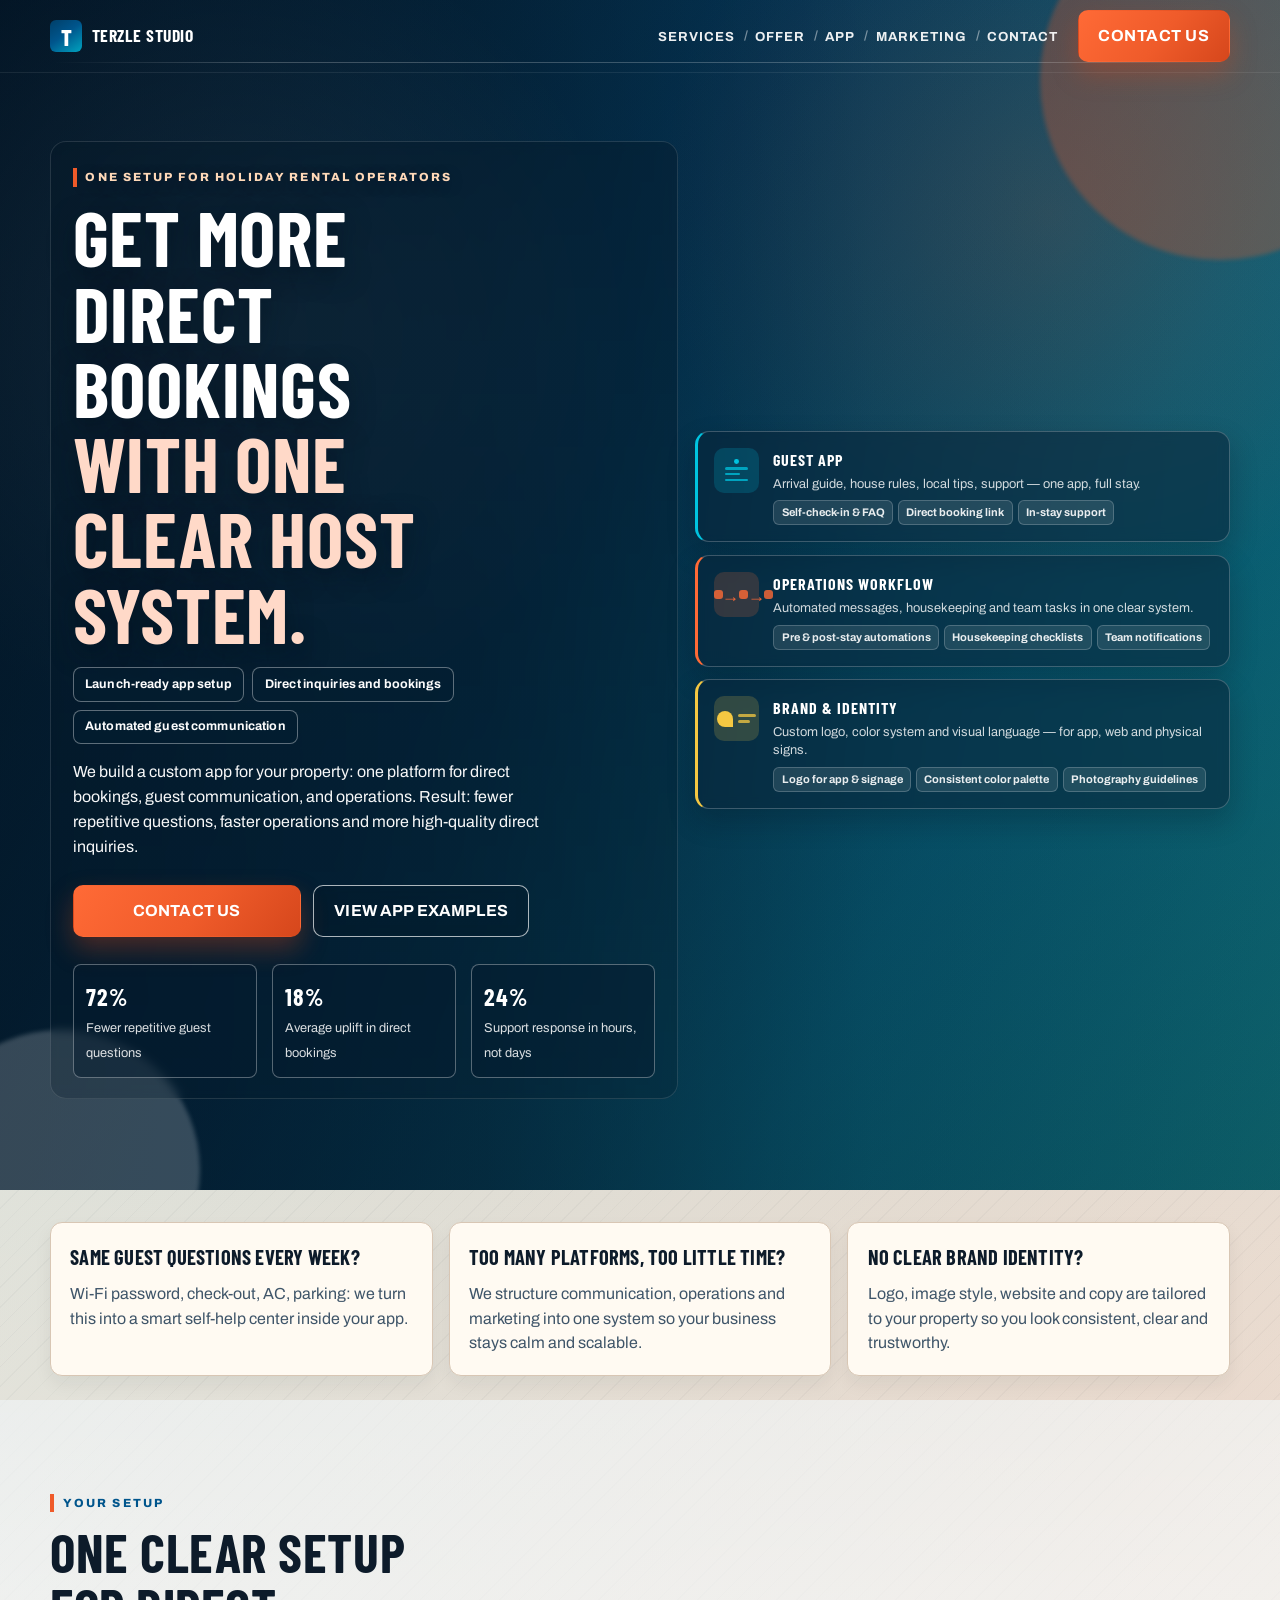
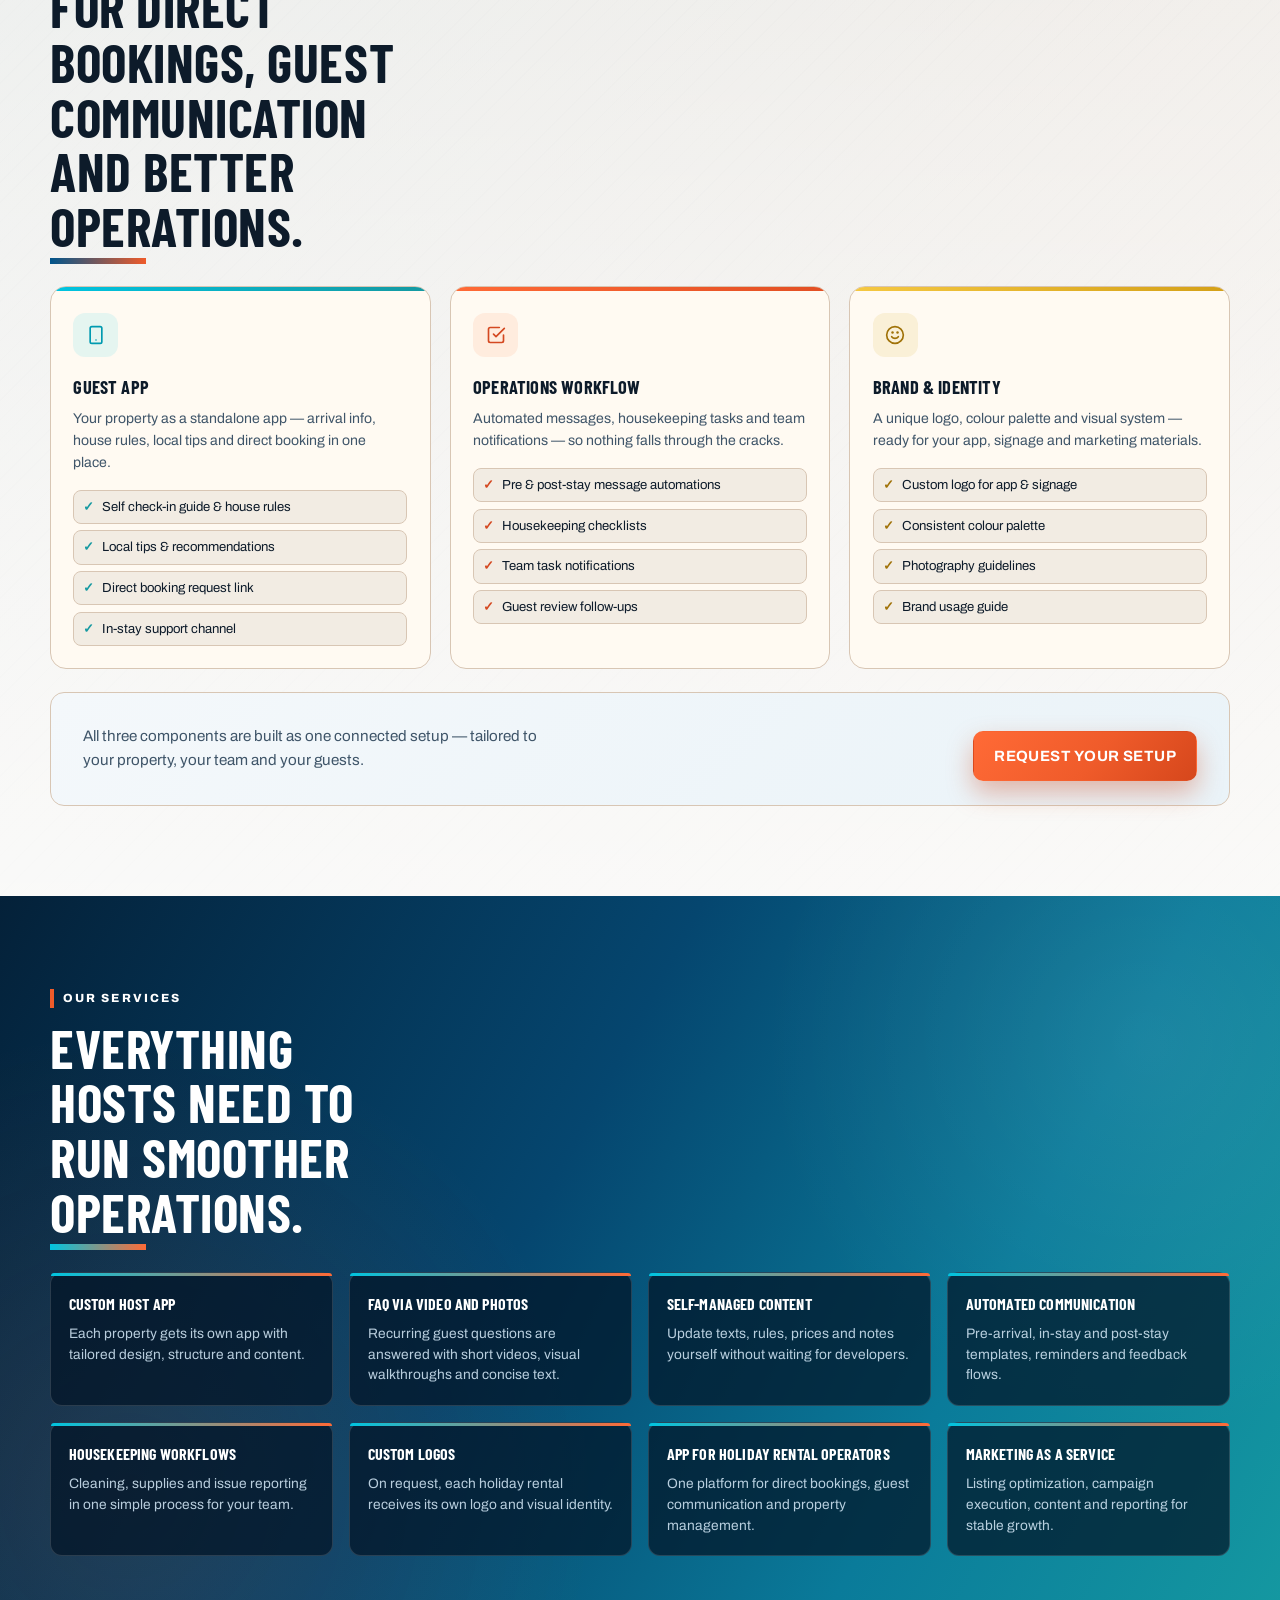
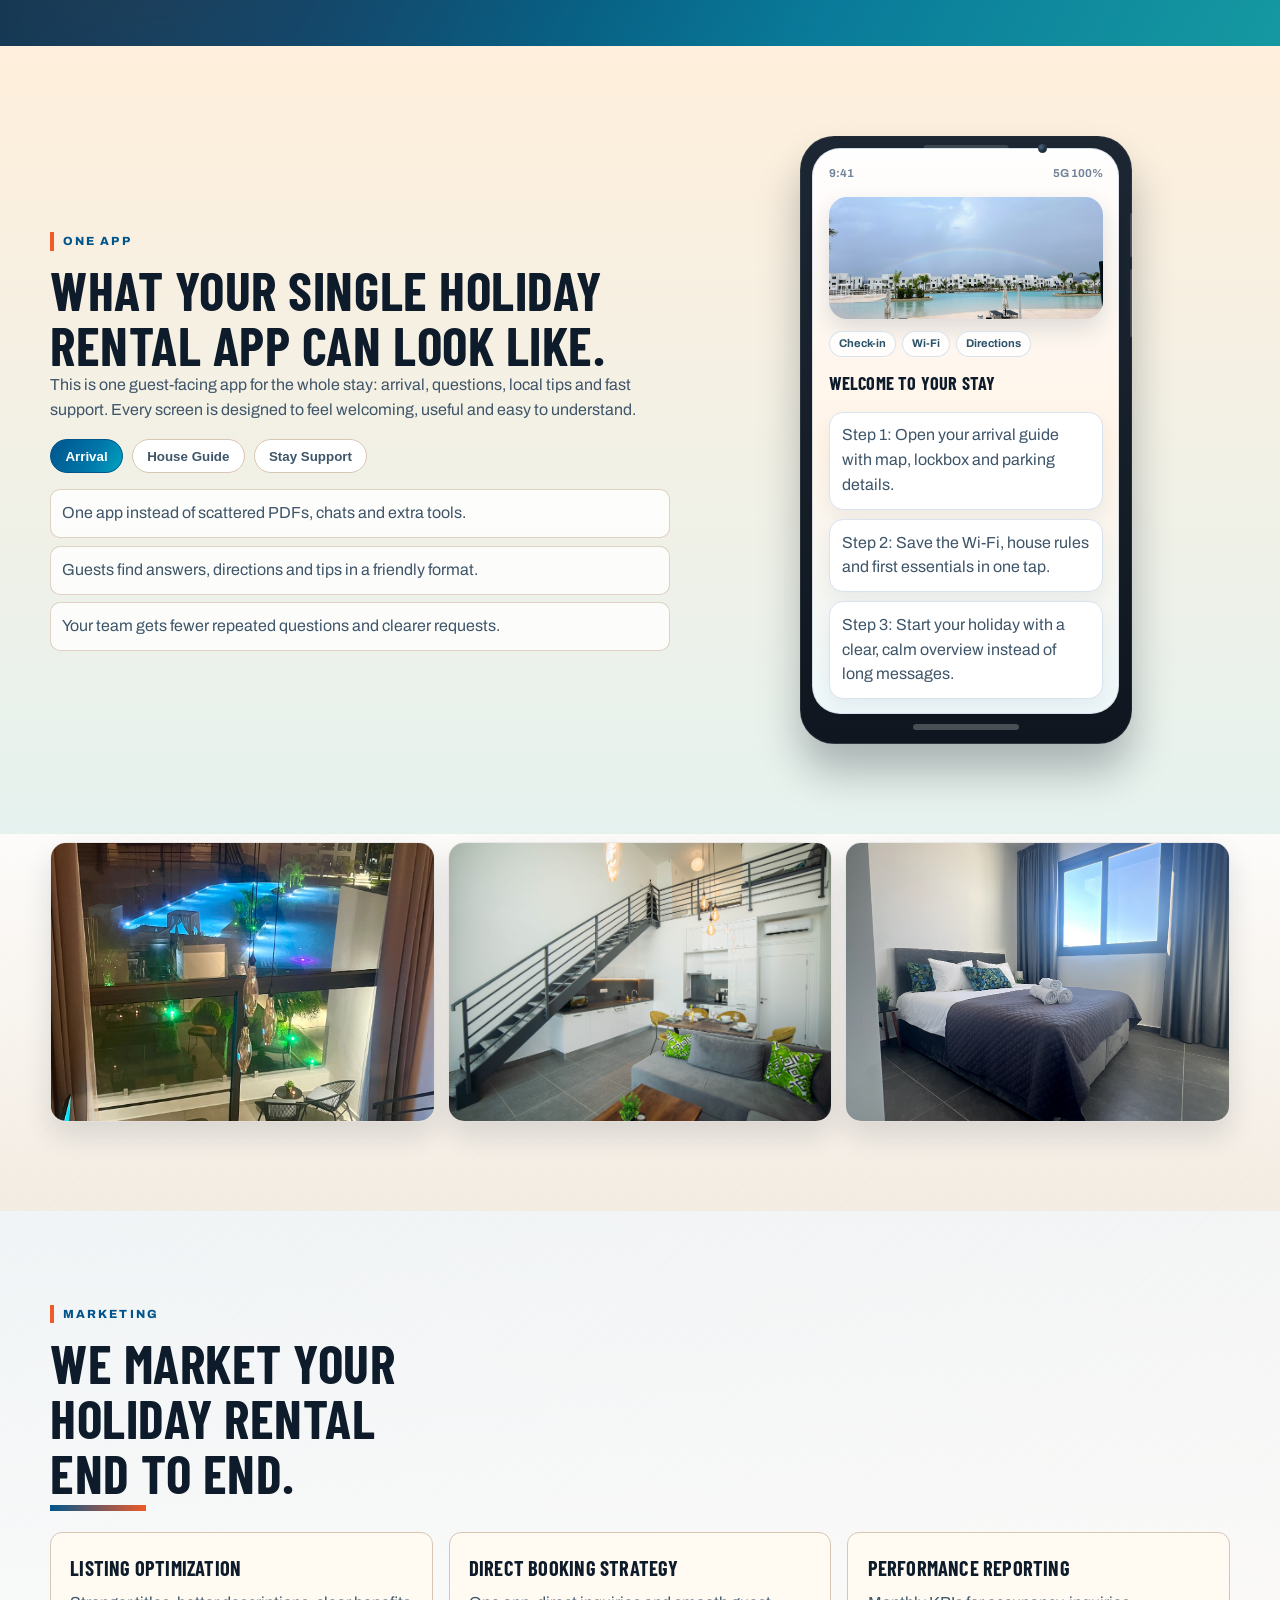
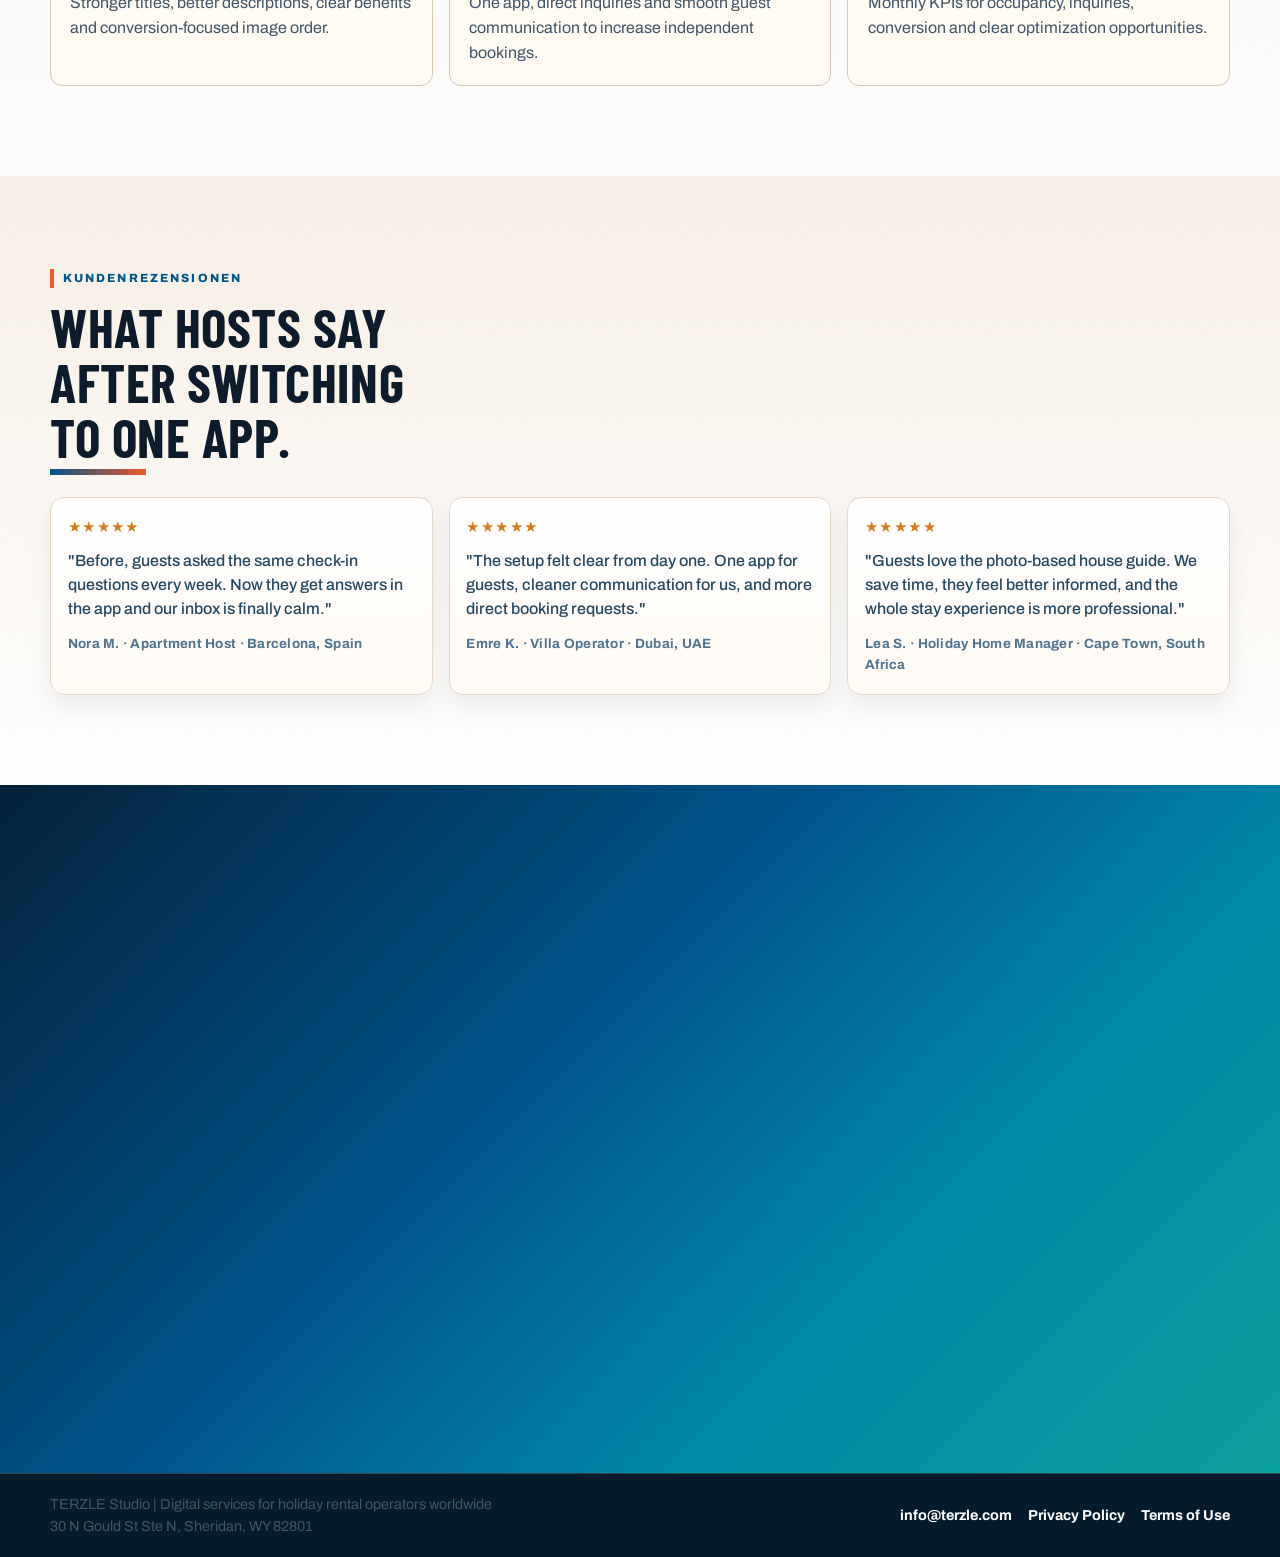
==== commit 897d0d2c: "Update site content and legal pages" ====
--- a/index.html
+++ b/index.html
@@ -4,11 +4,11 @@
   <meta charset="UTF-8">
   <meta name="viewport" content="width=device-width, initial-scale=1.0">
   <title>TERZLE Studio | App, Website and Marketing for Holiday Rentals Worldwide</title>
-  <meta name="description" content="We build custom apps, websites, logos and marketing systems for holiday rental operators worldwide. Built for premium properties and small operators with 1-3 units.">
-  <meta name="keywords" content="holiday rental app, host app, premium vacation rental, small operators, vacation rental website, vacation rental marketing, logo design, guest communication">
+  <meta name="description" content="We build custom apps, websites, logos and marketing systems for holiday rental operators worldwide. One clear setup for direct bookings, guest communication and smoother operations.">
+  <meta name="keywords" content="holiday rental app, host app, vacation rental website, vacation rental marketing, direct booking, logo design, guest communication">
   <link rel="preconnect" href="https://fonts.googleapis.com">
   <link rel="preconnect" href="https://fonts.gstatic.com" crossorigin>
-  <link href="https://fonts.googleapis.com/css2?family=Sora:wght@400;500;600;700;800&family=Manrope:wght@400;500;600;700&display=swap" rel="stylesheet">
+  <link href="https://fonts.googleapis.com/css2?family=Archivo:wght@400;500;600;700&family=Barlow+Condensed:wght@500;600;700;800&display=swap" rel="stylesheet">
   <link rel="stylesheet" href="style.css">
 </head>
 <body>
@@ -22,13 +22,13 @@
 
       <ul class="nav-links">
         <li><a href="#services">Services</a></li>
-        <li><a href="#segments">Segments</a></li>
+        <li><a href="#segments">Offer</a></li>
         <li><a href="#app">App</a></li>
         <li><a href="#marketing">Marketing</a></li>
         <li><a href="#contact">Contact</a></li>
       </ul>
 
-      <a href="#contact" class="btn btn-nav" data-ab-key="nav-primary">Book Strategy Call</a>
+      <a href="mailto:info@terzle.com" class="btn btn-nav" data-ab-key="nav-primary">Contact Us</a>
 
       <button class="nav-toggle" aria-label="Open menu" aria-expanded="false">
         <span></span>
@@ -39,11 +39,11 @@
 
     <div id="mobileMenu" class="mobile-menu">
       <a href="#services">Services</a>
-      <a href="#segments">Segments</a>
+      <a href="#segments">Offer</a>
       <a href="#app">App</a>
       <a href="#marketing">Marketing</a>
       <a href="#contact">Contact</a>
-      <a href="#contact" class="btn btn-primary" data-ab-key="menu-primary">Book Strategy Call</a>
+      <a href="mailto:info@terzle.com" class="btn btn-primary" data-ab-key="menu-primary">Contact Us</a>
     </div>
   </nav>
 
@@ -52,31 +52,23 @@
     <div class="hero-bg-shape hero-bg-shape-b"></div>
     <div class="container hero-grid">
       <div class="hero-copy reveal">
-        <p class="eyebrow">Global service for premium and small operators</p>
-        <h1>Get more direct bookings with one clear host system.</h1>
+        <p class="eyebrow">One setup for holiday rental operators</p>
+        <h1><span>Get More Direct Bookings</span><span>With One Clear Host System.</span></h1>
         <div class="hero-mini-points" aria-label="Core benefits">
           <span>Launch-ready app setup</span>
-          <span>Direct-booking website</span>
+          <span>Direct inquiries and bookings</span>
           <span>Automated guest communication</span>
         </div>
         <p class="hero-lead">
-          We build a custom app, a conversion-focused website and a full guest communication system for your property.
+          We build a custom app for your property: one platform for direct bookings, guest communication, and operations.
           Result: fewer repetitive questions, faster operations and more high-quality direct inquiries.
         </p>
         <p class="hero-lead-mobile">
-          Custom app, direct-booking website and automated workflows to reduce message chaos and increase bookings.
+          One custom app for direct bookings, guest messages, and operations. Reduces chaos and increases bookings.
         </p>
         <div class="hero-actions">
-          <a href="#contact" class="btn btn-primary" data-ab-key="hero-primary">Get Your Offer in 24h</a>
+          <a href="mailto:info@terzle.com?subject=Website%20Inquiry%20%7C%20TERZLE%20Studio" class="btn btn-primary" data-ab-key="hero-primary">Contact Us</a>
           <a href="#app" class="btn btn-ghost" data-ab-key="hero-secondary">See App Flow</a>
-        </div>
-        <div class="hero-proof" aria-label="Positioning">
-          <div class="proof-avatars" aria-hidden="true">
-            <span>PV</span>
-            <span>SO</span>
-            <span>BR</span>
-          </div>
-          <p>Built for premium villas and small operators. Strategy call plus concrete roadmap for your unit setup.</p>
         </div>
         <div class="hero-kpis">
           <div>
@@ -94,20 +86,70 @@
         </div>
       </div>
 
-      <div class="hero-media reveal">
-        <div class="hero-card hero-card-main">
-          <img src="images/living-room.jpg" alt="Modern holiday rental example for host services">
-          <div class="hero-card-label">
-            <span>Product example</span>
-            <strong>Custom host app</strong>
-          </div>
-        </div>
-        <div class="hero-card hero-card-small">
-          <img src="images/workspace-sea-view.jpg" alt="Digital operations and communication for holiday rentals">
-        </div>
-        <div class="hero-card hero-card-small">
-          <img src="images/rooftop-terrace.jpg" alt="Visual style for marketing and website assets">
-        </div>
+      <div class="hero-feature-stack reveal">
+
+        <div class="hero-feature-card hfc-app">
+          <div class="hfc-icon" aria-hidden="true">
+            <span class="hfc-phone">
+              <span class="hfc-dot"></span>
+              <span class="hfc-line"></span>
+              <span class="hfc-line hfc-line-short"></span>
+              <span class="hfc-line"></span>
+            </span>
+          </div>
+          <div class="hfc-text">
+            <strong>Guest App</strong>
+            <p>Arrival guide, house rules, local tips, support — one app, full stay.</p>
+            <ul>
+              <li>Self-check-in & FAQ</li>
+              <li>Direct booking link</li>
+              <li>In-stay support</li>
+            </ul>
+          </div>
+        </div>
+
+        <div class="hero-feature-card hfc-ops">
+          <div class="hfc-icon" aria-hidden="true">
+            <span class="hfc-flow">
+              <span></span>
+              <span class="hfc-arrow">→</span>
+              <span></span>
+              <span class="hfc-arrow">→</span>
+              <span></span>
+            </span>
+          </div>
+          <div class="hfc-text">
+            <strong>Operations Workflow</strong>
+            <p>Automated messages, housekeeping and team tasks in one clear system.</p>
+            <ul>
+              <li>Pre &amp; post-stay automations</li>
+              <li>Housekeeping checklists</li>
+              <li>Team notifications</li>
+            </ul>
+          </div>
+        </div>
+
+        <div class="hero-feature-card hfc-brand">
+          <div class="hfc-icon" aria-hidden="true">
+            <span class="hfc-logo-block">
+              <span class="hfc-logo-shape"></span>
+              <span class="hfc-logo-text">
+                <span></span>
+                <span></span>
+              </span>
+            </span>
+          </div>
+          <div class="hfc-text">
+            <strong>Brand &amp; Identity</strong>
+            <p>Custom logo, color system and visual language — for app, web and physical signs.</p>
+            <ul>
+              <li>Logo for app &amp; signage</li>
+              <li>Consistent color palette</li>
+              <li>Photography guidelines</li>
+            </ul>
+          </div>
+        </div>
+
       </div>
     </div>
   </header>
@@ -124,7 +166,7 @@
       </article>
       <article>
         <h3>No clear brand identity?</h3>
-        <p>Logo, image style, website and copy are tailored to your property so you look consistent and premium.</p>
+        <p>Logo, image style, website and copy are tailored to your property so you look consistent, clear and trustworthy.</p>
       </article>
     </div>
   </section>
@@ -132,38 +174,63 @@
   <section id="segments" class="section">
     <div class="container">
       <div class="section-head reveal">
-        <p class="eyebrow">Segment focus</p>
-        <h2>Choose your growth track and request a tailored plan.</h2>
-      </div>
-      <div class="pricing-grid">
-        <article class="price-card reveal">
-          <h3>Premium Operators</h3>
-          <p class="price-note">Boutique villas, design apartments, high-end guests</p>
+        <p class="eyebrow">Your setup</p>
+        <h2>One clear setup for direct bookings, guest communication and better operations.</h2>
+      </div>
+      <div class="setup-grid">
+
+        <article class="setup-card sc-app reveal">
+          <div class="setup-icon">
+            <svg width="20" height="20" viewBox="0 0 24 24" fill="none" stroke="currentColor" stroke-width="2" stroke-linecap="round" stroke-linejoin="round" aria-hidden="true"><rect x="5" y="2" width="14" height="20" rx="2"/><circle cx="12" cy="18" r="1" fill="currentColor" stroke="none"/></svg>
+          </div>
+          <h3>Guest App</h3>
+          <p>Your property as a standalone app — arrival info, house rules, local tips and direct booking in one place.</p>
           <ul>
-            <li>Premium brand identity with custom logo</li>
-            <li>Concierge-style communication and upsell flows</li>
-            <li>High-end website focused on direct bookings</li>
-            <li>Content and marketing for premium audiences</li>
+            <li>Self check-in guide & house rules</li>
+            <li>Local tips & recommendations</li>
+            <li>Direct booking request link</li>
+            <li>In-stay support channel</li>
           </ul>
-          <a href="#contact" class="btn btn-primary segment-cta" data-interest="Premium Consulting">Request Premium Consulting</a>
-        </article>
-        <article class="price-card featured reveal">
-          <span class="badge">Flexible</span>
-          <h3>Small Operators</h3>
-          <p class="price-note">1-3 units, lean operations, limited time</p>
+        </article>
+
+        <article class="setup-card sc-ops reveal">
+          <div class="setup-icon">
+            <svg width="20" height="20" viewBox="0 0 24 24" fill="none" stroke="currentColor" stroke-width="2" stroke-linecap="round" stroke-linejoin="round" aria-hidden="true"><polyline points="9 11 12 14 22 4"/><path d="M21 12v7a2 2 0 0 1-2 2H5a2 2 0 0 1-2-2V5a2 2 0 0 1 2-2h11"/></svg>
+          </div>
+          <h3>Operations Workflow</h3>
+          <p>Automated messages, housekeeping tasks and team notifications — so nothing falls through the cracks.</p>
           <ul>
-            <li>Fast-start app with clear FAQ modules</li>
-            <li>Self-managed content without technical complexity</li>
-            <li>Automated standard guest communication</li>
-            <li>Budget-friendly marketing focused on occupancy</li>
+            <li>Pre & post-stay message automations</li>
+            <li>Housekeeping checklists</li>
+            <li>Team task notifications</li>
+            <li>Guest review follow-ups</li>
           </ul>
-          <a href="#contact" class="btn btn-primary segment-cta" data-interest="Starter Package">Request Starter Package</a>
-        </article>
-      </div>
-    </div>
-  </section>
-
-  <section id="services" class="section">
+        </article>
+
+        <article class="setup-card sc-brand reveal">
+          <div class="setup-icon">
+            <svg width="20" height="20" viewBox="0 0 24 24" fill="none" stroke="currentColor" stroke-width="2" stroke-linecap="round" stroke-linejoin="round" aria-hidden="true"><circle cx="12" cy="12" r="10"/><path d="M8 14s1.5 2 4 2 4-2 4-2"/><line x1="9" y1="9" x2="9.01" y2="9" stroke-width="3" stroke-linecap="round"/><line x1="15" y1="9" x2="15.01" y2="9" stroke-width="3" stroke-linecap="round"/></svg>
+          </div>
+          <h3>Brand & Identity</h3>
+          <p>A unique logo, colour palette and visual system — ready for your app, signage and marketing materials.</p>
+          <ul>
+            <li>Custom logo for app & signage</li>
+            <li>Consistent colour palette</li>
+            <li>Photography guidelines</li>
+            <li>Brand usage guide</li>
+          </ul>
+        </article>
+
+      </div>
+
+      <div class="setup-cta reveal">
+        <p>All three components are built as one connected setup — tailored to your property, your team and your guests.</p>
+        <a href="#contact" class="btn btn-primary segment-cta" data-interest="General Setup">Request Your Setup</a>
+      </div>
+    </div>
+  </section>
+
+  <section id="services" class="section services-dark">
     <div class="container">
       <div class="section-head reveal">
         <p class="eyebrow">Our services</p>
@@ -196,8 +263,8 @@
           <p>On request, each holiday rental receives its own logo and visual identity.</p>
         </article>
         <article class="service-card reveal">
-          <h3>Websites for Hosts</h3>
-          <p>Fast and modern websites built for direct bookings, visibility and independence.</p>
+          <h3>App for Holiday Rental Operators</h3>
+          <p>One platform for direct bookings, guest communication and property management.</p>
         </article>
         <article class="service-card reveal">
           <h3>Marketing as a Service</h3>
@@ -210,47 +277,79 @@
   <section id="app" class="section app-showcase">
     <div class="container app-grid">
       <div class="app-copy reveal">
-        <p class="eyebrow">App example</p>
-        <h2>What your custom holiday rental app can look like.</h2>
+        <p class="eyebrow">One app</p>
+        <h2>What your single holiday rental app can look like.</h2>
         <p>
-          The app is modular: start with the essentials and add more features as you grow.
-          Every screen is built around your most frequent guest questions.
+          This is one guest-facing app for the whole stay: arrival, questions, local tips and fast support.
+          Every screen is designed to feel welcoming, useful and easy to understand.
         </p>
 
-        <div class="app-tabs" role="tablist" aria-label="App Modules">
-          <button class="tab-btn active" data-screen="screen-guide">Arrival Guide</button>
-          <button class="tab-btn" data-screen="screen-faq">FAQ Video Hub</button>
-          <button class="tab-btn" data-screen="screen-service">Service and Issue Reports</button>
+        <div class="app-tabs" role="tablist" aria-label="App views">
+          <button class="tab-btn active" data-screen="screen-guide">Arrival</button>
+          <button class="tab-btn" data-screen="screen-faq">House Guide</button>
+          <button class="tab-btn" data-screen="screen-service">Stay Support</button>
         </div>
 
         <ul class="app-benefits">
-          <li>Less message chaos during check-in and check-out.</li>
-          <li>Guests find answers 24/7 without waiting.</li>
-          <li>Your team always knows what to do next.</li>
+          <li>One app instead of scattered PDFs, chats and extra tools.</li>
+          <li>Guests find answers, directions and tips in a friendly format.</li>
+          <li>Your team gets fewer repeated questions and clearer requests.</li>
         </ul>
       </div>
 
       <div class="app-phone reveal">
         <div class="phone-shell">
+          <div class="phone-speaker" aria-hidden="true"></div>
+          <div class="phone-camera" aria-hidden="true"></div>
           <div id="screen-guide" class="phone-screen active">
+            <div class="phone-status" aria-hidden="true">
+              <span>9:41</span>
+              <span>5G 100%</span>
+            </div>
+            <img class="phone-photo" src="images/pool-lagoon.jpg" alt="Pool view inside the app preview">
+            <div class="phone-pill-row" aria-hidden="true">
+              <span>Check-in</span>
+              <span>Wi-Fi</span>
+              <span>Directions</span>
+            </div>
             <h3>Welcome to Your Stay</h3>
-            <p>Step 1: Watch the arrival video.</p>
-            <p>Step 2: Open lockbox code and photo directions.</p>
-            <p>Step 3: Check Wi-Fi and house rules in 90 seconds.</p>
+            <p>Step 1: Open your arrival guide with map, lockbox and parking details.</p>
+            <p>Step 2: Save the Wi-Fi, house rules and first essentials in one tap.</p>
+            <p>Step 3: Start your holiday with a clear, calm overview instead of long messages.</p>
           </div>
           <div id="screen-faq" class="phone-screen">
-            <h3>Frequently Asked Questions</h3>
-            <p>How do I use the air conditioning?</p>
-            <p>Where is the parking area?</p>
-            <p>How can I request late check-out?</p>
-            <p>All answers are available as video, photos and short text instructions.</p>
+            <div class="phone-status" aria-hidden="true">
+              <span>9:41</span>
+              <span>5G 100%</span>
+            </div>
+            <img class="phone-photo" src="images/kitchen.jpg" alt="Kitchen photo inside the app preview">
+            <div class="phone-pill-row" aria-hidden="true">
+              <span>Kitchen</span>
+              <span>AC</span>
+              <span>Bathroom</span>
+            </div>
+            <h3>House Guide</h3>
+            <p>Short answers with photos show how to use the AC, kitchen and bathroom instantly.</p>
+            <p>Guests find the important details themselves, without asking the same questions again.</p>
+            <p>Everything feels clearer, friendlier and much easier to navigate.</p>
           </div>
           <div id="screen-service" class="phone-screen">
-            <h3>Request Service Instantly</h3>
-            <p>Report issues with a photo in under 30 seconds.</p>
-            <p>Book extras: baby bed, late check-out, transfer.</p>
-            <p>Status updates are sent automatically to guest and team.</p>
-          </div>
+            <div class="phone-status" aria-hidden="true">
+              <span>9:41</span>
+              <span>5G 100%</span>
+            </div>
+            <img class="phone-photo" src="images/cafe-paris-terrace.jpg" alt="Local cafe photo inside the app preview">
+            <div class="phone-pill-row" aria-hidden="true">
+              <span>Tips</span>
+              <span>Help</span>
+              <span>Requests</span>
+            </div>
+            <h3>Stay Support</h3>
+            <p>Guests can ask for help, report an issue or find local recommendations in one place.</p>
+            <p>Photo-based requests make communication faster and friendlier for both sides.</p>
+            <p>The app stays useful throughout the whole stay, not only on booking day.</p>
+          </div>
+          <div class="phone-home-indicator" aria-hidden="true"></div>
         </div>
       </div>
     </div>
@@ -278,11 +377,40 @@
         </article>
         <article class="marketing-card reveal">
           <h3>Direct Booking Strategy</h3>
-          <p>Your own website, retargeting and strong offers to increase platform-independent bookings.</p>
+          <p>One app, direct inquiries and smooth guest communication to increase independent bookings.</p>
         </article>
         <article class="marketing-card reveal">
           <h3>Performance Reporting</h3>
           <p>Monthly KPIs for occupancy, inquiries, conversion and clear optimization opportunities.</p>
+        </article>
+      </div>
+    </div>
+  </section>
+
+  <section id="reviews" class="section reviews-section">
+    <div class="container">
+      <div class="section-head reveal">
+        <p class="eyebrow">Kundenrezensionen</p>
+        <h2>What hosts say after switching to one app.</h2>
+      </div>
+
+      <div class="reviews-grid">
+        <article class="review-card reveal">
+          <p class="review-stars" aria-label="5 out of 5 stars">★★★★★</p>
+          <p class="review-text">"Before, guests asked the same check-in questions every week. Now they get answers in the app and our inbox is finally calm."</p>
+          <p class="review-author">Nora M. · Apartment Host · Barcelona, Spain</p>
+        </article>
+
+        <article class="review-card reveal">
+          <p class="review-stars" aria-label="5 out of 5 stars">★★★★★</p>
+          <p class="review-text">"The setup felt clear from day one. One app for guests, cleaner communication for us, and more direct booking requests."</p>
+          <p class="review-author">Emre K. · Villa Operator · Dubai, UAE</p>
+        </article>
+
+        <article class="review-card reveal">
+          <p class="review-stars" aria-label="5 out of 5 stars">★★★★★</p>
+          <p class="review-text">"Guests love the photo-based house guide. We save time, they feel better informed, and the whole stay experience is more professional."</p>
+          <p class="review-author">Lea S. · Holiday Home Manager · Cape Town, South Africa</p>
         </article>
       </div>
     </div>
@@ -292,29 +420,26 @@
     <div class="container contact-grid">
       <div class="contact-copy reveal">
         <p class="eyebrow">Contact</p>
-        <h2>Ready to professionalize your holiday rental business?</h2>
+        <h2>Ready to get started?</h2>
         <p>
-          Tell us if you need a premium setup or a lean solution for a few units.
-          We will reply with a concrete proposal.
+          Send us your details and we will reply with a concrete proposal for your holiday rental setup.
         </p>
-        <div class="contact-quick-actions">
-          <button type="button" class="quick-select" data-interest="Premium Consulting">I need Premium Consulting</button>
-          <button type="button" class="quick-select" data-interest="Starter Package">I am a small operator (1-3 units)</button>
+        <div class="contact-cover-strip" aria-label="Closing highlights">
+          <span>Fast reply</span>
+          <span>Clear roadmap</span>
+          <span>Direct booking focus</span>
         </div>
         <p class="contact-meta">Email: <a href="mailto:info@terzle.com">info@terzle.com</a></p>
-      </div>
-
-      <form class="contact-form reveal" id="contactForm" action="https://formspree.io/f/your_form_id" method="POST" data-endpoint="https://formspree.io/f/your_form_id">
-        <label for="interest">I am interested in</label>
-        <select id="interest" name="interest" required>
-          <option value="" selected disabled>Please select</option>
-          <option value="Premium Consulting">Premium Consulting</option>
-          <option value="Starter Package">Starter Package for small operators</option>
-        </select>
-        <input id="subject" name="subject" type="hidden" value="General Inquiry | Holiday Rental Services">
-        <input id="providerSubject" name="_subject" type="hidden" value="General Inquiry | Holiday Rental Services">
+        <p class="contact-meta">Address: 30 N Gould St Ste N, Sheridan, WY 82801</p>
+        <p class="contact-meta">WhatsApp can be added as soon as you have the final number.</p>
+      </div>
+
+      <form class="contact-form reveal" id="contactForm" action="https://formsubmit.co/ajax/info@terzle.com" method="POST" data-endpoint="https://formsubmit.co/ajax/info@terzle.com">
+        <input id="subject" name="subject" type="hidden" value="Holiday Rental Setup Inquiry | TERZLE Studio">
+        <input id="providerSubject" name="_subject" type="hidden" value="Holiday Rental Setup Inquiry | TERZLE Studio">
         <input id="abVariant" name="ab_variant" type="hidden" value="A">
-        <p id="subjectPreview" class="subject-preview">Subject: General Inquiry | Holiday Rental Services</p>
+        <input name="_captcha" type="hidden" value="false">
+        <input name="_template" type="hidden" value="table">
 
         <label for="name">Name</label>
         <input id="name" name="name" type="text" required>
@@ -325,8 +450,8 @@
         <label for="units">Number of Units</label>
         <input id="units" name="units" type="text" placeholder="e.g. 1, 4 or 12">
 
-        <label for="message">What should we simplify first?</label>
-        <textarea id="message" name="message" rows="5" placeholder="App, website, logo, marketing, guest communication, housekeeping..."></textarea>
+        <label for="message">Message (optional)</label>
+        <textarea id="message" name="message" rows="4" placeholder="Tell us about your property or any other details..."></textarea>
 
         <button type="submit" class="btn btn-primary">Send Inquiry</button>
         <p id="formMessage" class="form-message" aria-live="polite"></p>
@@ -335,13 +460,17 @@
   </section>
 
   <div class="mobile-sticky-cta" aria-label="Quick contact">
-    <a href="#contact" class="btn btn-primary" data-ab-key="sticky-primary">Free Strategy Call</a>
+    <a href="mailto:info@terzle.com?subject=Website%20Inquiry%20%7C%20TERZLE%20Studio" class="btn btn-primary" data-ab-key="sticky-primary">Contact Us</a>
   </div>
 
   <footer class="footer">
     <div class="container footer-inner">
-      <p>TERZLE Studio | Digital services for holiday rental operators worldwide</p>
-      <a href="mailto:info@terzle.com">info@terzle.com</a>
+      <p>TERZLE Studio | Digital services for holiday rental operators worldwide<br>30 N Gould St Ste N, Sheridan, WY 82801</p>
+      <div class="footer-links">
+        <a href="mailto:info@terzle.com">info@terzle.com</a>
+        <a href="privacy-policy.html">Privacy Policy</a>
+        <a href="terms-of-use.html">Terms of Use</a>
+      </div>
     </div>
   </footer>
 
--- a/style.css
+++ b/style.css
@@ -1,17 +1,17 @@
 :root {
-  --ink: #0f1e2e;
-  --muted: #55657a;
-  --bg: #f3f7fb;
-  --surface: #ffffff;
-  --line: #d9e4ef;
-  --brand: #0f6aa8;
-  --brand-2: #19a4b8;
-  --accent: #f08a3d;
-  --accent-dark: #d76f22;
-  --shadow: 0 16px 42px rgba(15, 37, 63, 0.14);
-  --radius-sm: 12px;
-  --radius: 20px;
-  --radius-lg: 30px;
+  --ink: #0d1b2a;
+  --muted: #3f5569;
+  --bg: #f2ece3;
+  --surface: #fffaf2;
+  --line: #d8c6b4;
+  --brand: #00558c;
+  --brand-2: #00a8c4;
+  --accent: #ef5b2a;
+  --accent-dark: #ca451d;
+  --shadow: 0 20px 44px rgba(7, 23, 37, 0.16);
+  --radius-sm: 10px;
+  --radius: 16px;
+  --radius-lg: 24px;
   --max: 1180px;
 }
 
@@ -27,10 +27,12 @@
 }
 
 body {
-  font-family: "Manrope", "Segoe UI", sans-serif;
+  font-family: "Archivo", "Segoe UI", sans-serif;
   color: var(--ink);
-  background: radial-gradient(circle at 20% 10%, #e7f4ff 0%, transparent 40%),
-    radial-gradient(circle at 80% 30%, #dcf7f4 0%, transparent 38%),
+  background:
+    radial-gradient(circle at 16% 8%, rgba(0, 168, 196, 0.12) 0%, transparent 32%),
+    radial-gradient(circle at 88% 24%, rgba(239, 91, 42, 0.12) 0%, transparent 34%),
+    repeating-linear-gradient(135deg, rgba(13, 27, 42, 0.03) 0, rgba(13, 27, 42, 0.03) 1px, transparent 1px, transparent 14px),
     var(--bg);
   line-height: 1.55;
   overflow-x: hidden;
@@ -58,37 +60,62 @@
 
 .section {
   padding: 5.6rem 0;
+  position: relative;
+}
+
+#segments.section {
+  background:
+    linear-gradient(180deg, rgba(255, 255, 255, 0.58) 0%, rgba(255, 255, 255, 0.82) 100%),
+    linear-gradient(120deg, rgba(0, 85, 140, 0.08) 0%, rgba(0, 168, 196, 0.06) 100%);
+}
+
+#services.section {
+  background: linear-gradient(118deg, #042139 0%, #05466f 42%, #0a7b9a 72%, #1599a1 100%);
+}
+
+#marketing.section {
+  background:
+    linear-gradient(180deg, rgba(246, 251, 255, 0.74) 0%, rgba(255, 255, 255, 0.88) 100%),
+    linear-gradient(125deg, rgba(0, 85, 140, 0.08) 0%, rgba(239, 91, 42, 0.06) 100%);
 }
 
 .eyebrow {
   display: inline-block;
-  font-size: 0.78rem;
-  letter-spacing: 0.16em;
+  font-size: 0.74rem;
+  letter-spacing: 0.18em;
   text-transform: uppercase;
   color: var(--brand);
-  font-weight: 700;
+  font-weight: 800;
   margin-bottom: 0.8rem;
+  border-left: 4px solid var(--accent);
+  padding-left: 0.55rem;
+}
+
+.hero .eyebrow {
+  color: #ffd9b8;
+  text-shadow: 0 4px 14px rgba(6, 23, 38, 0.35);
 }
 
 h1,
 h2,
 h3 {
-  font-family: "Sora", "Segoe UI", sans-serif;
-  letter-spacing: -0.02em;
+  font-family: "Barlow Condensed", "Segoe UI", sans-serif;
+  letter-spacing: 0.01em;
+  text-transform: uppercase;
 }
 
 h1 {
-  font-size: clamp(2rem, 4vw, 3.8rem);
-  line-height: 1.06;
+  font-size: clamp(2.7rem, 6vw, 5.6rem);
+  line-height: 0.98;
 }
 
 h2 {
-  font-size: clamp(1.8rem, 3.2vw, 3rem);
-  line-height: 1.12;
+  font-size: clamp(2.2rem, 4.2vw, 3.9rem);
+  line-height: 1.02;
 }
 
 h3 {
-  font-size: 1.15rem;
+  font-size: 1.28rem;
 }
 
 p {
@@ -99,9 +126,11 @@
   display: inline-flex;
   align-items: center;
   justify-content: center;
-  border-radius: 999px;
-  padding: 0.74rem 1.3rem;
+  border-radius: 10px;
+  padding: 0.78rem 1.24rem;
   font-weight: 700;
+  text-transform: uppercase;
+  letter-spacing: 0.03em;
   border: 1px solid transparent;
   transition: transform 0.24s ease, background 0.24s ease, color 0.24s ease;
 }
@@ -111,14 +140,14 @@
 }
 
 .btn-primary {
-  background: linear-gradient(125deg, #f08a3d 0%, #ef7c2f 58%, #e5671f 100%);
+  background: linear-gradient(128deg, #ff6a36 0%, #ef5b2a 55%, #d6471c 100%);
   color: #fff;
-  box-shadow: 0 10px 24px rgba(229, 103, 31, 0.34);
+  box-shadow: 0 12px 26px rgba(202, 69, 29, 0.36);
 }
 
 .btn-primary:hover {
-  background: linear-gradient(125deg, #e98132 0%, #de6d24 58%, #cd5d1c 100%);
-  box-shadow: 0 14px 30px rgba(213, 95, 26, 0.42);
+  background: linear-gradient(128deg, #f66030 0%, #dd4f22 55%, #bd3d16 100%);
+  box-shadow: 0 16px 32px rgba(189, 61, 22, 0.44);
 }
 
 .btn:disabled {
@@ -146,8 +175,15 @@
 }
 
 .btn-nav {
-  background: #fff;
-  color: var(--brand);
+  background: linear-gradient(128deg, #ff6a36 0%, #ef5b2a 55%, #d6471c 100%);
+  color: #fff;
+  border-color: transparent;
+  box-shadow: 0 12px 26px rgba(202, 69, 29, 0.36);
+}
+
+.btn-nav:hover {
+  background: linear-gradient(128deg, #f66030 0%, #dd4f22 55%, #bd3d16 100%);
+  box-shadow: 0 16px 32px rgba(189, 61, 22, 0.44);
 }
 
 .navbar {
@@ -157,12 +193,13 @@
   right: 0;
   z-index: 1000;
   transition: background 0.28s ease, box-shadow 0.28s ease;
+  border-bottom: 1px solid rgba(255, 255, 255, 0.08);
 }
 
 .navbar.scrolled {
-  background: rgba(243, 248, 252, 0.9);
+  background: rgba(250, 243, 232, 0.92);
   backdrop-filter: blur(10px);
-  box-shadow: 0 8px 28px rgba(20, 45, 70, 0.1);
+  box-shadow: 0 10px 30px rgba(21, 40, 56, 0.12);
 }
 
 .nav-inner {
@@ -170,6 +207,21 @@
   display: flex;
   align-items: center;
   gap: 1.2rem;
+  position: relative;
+}
+
+.nav-inner::after {
+  content: "";
+  position: absolute;
+  left: 0;
+  right: 0;
+  bottom: 0.55rem;
+  height: 1px;
+  background: linear-gradient(90deg, transparent 0%, rgba(255, 255, 255, 0.22) 18%, rgba(255, 255, 255, 0.22) 82%, transparent 100%);
+}
+
+.navbar.scrolled .nav-inner::after {
+  background: linear-gradient(90deg, transparent 0%, rgba(13, 27, 42, 0.12) 18%, rgba(13, 27, 42, 0.12) 82%, transparent 100%);
 }
 
 .brand {
@@ -182,18 +234,26 @@
 .brand-mark {
   width: 2rem;
   height: 2rem;
-  border-radius: 8px;
+  border-radius: 6px;
   display: grid;
   place-items: center;
-  background: linear-gradient(140deg, var(--brand) 0%, var(--brand-2) 100%);
+  background: linear-gradient(145deg, #003f69 0%, var(--brand) 45%, #00a3bf 100%);
   color: #fff;
   font-weight: 800;
-  font-family: "Sora", sans-serif;
+  font-family: "Barlow Condensed", sans-serif;
+  font-size: 1.4rem;
 }
 
 .brand-text {
-  font-family: "Sora", sans-serif;
+  font-family: "Barlow Condensed", sans-serif;
   font-weight: 700;
+  letter-spacing: 0.03em;
+  text-transform: uppercase;
+  font-size: 1.1rem;
+}
+
+.navbar:not(.scrolled) .brand-text {
+  color: #ffffff;
 }
 
 .nav-links {
@@ -202,15 +262,39 @@
 }
 
 .nav-links a {
-  font-size: 0.9rem;
+  font-size: 0.82rem;
   font-weight: 700;
+  text-transform: uppercase;
+  letter-spacing: 0.08em;
   color: var(--muted);
   position: relative;
+}
+
+.nav-links li:not(:last-child) a::after {
+  content: "/";
+  position: absolute;
+  right: -0.85rem;
+  top: 50%;
+  transform: translateY(-50%);
+  color: rgba(255, 255, 255, 0.45);
+}
+
+.navbar.scrolled .nav-links li:not(:last-child) a::after {
+  color: rgba(13, 27, 42, 0.22);
+}
+
+.navbar:not(.scrolled) .nav-links a {
+  color: rgba(255, 255, 255, 0.92);
 }
 
 .nav-links a.active,
 .nav-links a:hover {
   color: var(--brand);
+}
+
+.navbar:not(.scrolled) .nav-links a.active,
+.navbar:not(.scrolled) .nav-links a:hover {
+  color: #ffffff;
 }
 
 .nav-toggle {
@@ -263,8 +347,8 @@
 .hero {
   position: relative;
   overflow: hidden;
-  padding: 8.8rem 0 5.2rem;
-  background: linear-gradient(145deg, #084874 0%, #0f6ca0 36%, #13939b 72%, #24b6a1 100%);
+  padding: 8.8rem 0 5.7rem;
+  background: linear-gradient(118deg, #042139 0%, #05466f 42%, #0a7b9a 72%, #1599a1 100%);
   color: #fff;
 }
 
@@ -273,9 +357,10 @@
   position: absolute;
   inset: 0;
   background:
-    radial-gradient(circle at 16% 30%, rgba(255, 255, 255, 0.18) 0%, transparent 34%),
-    radial-gradient(circle at 84% 18%, rgba(240, 138, 61, 0.25) 0%, transparent 32%),
-    linear-gradient(115deg, rgba(255, 255, 255, 0.09) 0%, transparent 44%);
+    linear-gradient(90deg, rgba(3, 17, 30, 0.6) 0%, rgba(3, 17, 30, 0.46) 38%, rgba(3, 17, 30, 0.14) 68%, rgba(3, 17, 30, 0.06) 100%),
+    radial-gradient(circle at 18% 28%, rgba(255, 255, 255, 0.12) 0%, transparent 30%),
+    radial-gradient(circle at 82% 18%, rgba(239, 91, 42, 0.18) 0%, transparent 28%),
+    linear-gradient(180deg, rgba(2, 13, 24, 0.18) 0%, rgba(2, 13, 24, 0.4) 100%);
   pointer-events: none;
 }
 
@@ -289,7 +374,7 @@
 .hero-bg-shape-a {
   width: 360px;
   height: 360px;
-  background: rgba(240, 138, 61, 0.28);
+  background: rgba(239, 91, 42, 0.3);
   right: -120px;
   top: -100px;
 }
@@ -297,7 +382,7 @@
 .hero-bg-shape-b {
   width: 280px;
   height: 280px;
-  background: rgba(255, 255, 255, 0.14);
+  background: rgba(255, 255, 255, 0.2);
   left: -80px;
   bottom: -120px;
 }
@@ -306,14 +391,37 @@
   position: relative;
   z-index: 1;
   display: grid;
-  grid-template-columns: 1.1fr 0.9fr;
-  gap: 2.2rem;
+  grid-template-columns: minmax(0, 1.08fr) minmax(340px, 0.92fr);
+  gap: 1.1rem;
   align-items: center;
 }
 
+.hero-copy {
+  max-width: 640px;
+  padding: 1.4rem 1.35rem 1.2rem;
+  border-radius: 16px;
+  background: linear-gradient(180deg, rgba(4, 24, 39, 0.38) 0%, rgba(4, 24, 39, 0.24) 100%);
+  border: 1px solid rgba(255, 255, 255, 0.12);
+  backdrop-filter: blur(4px);
+}
+
+.hero-copy h1 {
+  color: #ffffff;
+  text-shadow: 0 8px 24px rgba(3, 15, 27, 0.52);
+  max-width: 12ch;
+}
+
+.hero-copy h1 span {
+  display: block;
+}
+
+.hero-copy h1 span:last-child {
+  color: #ffd9c8;
+}
+
 .hero-lead {
-  max-width: 60ch;
-  color: rgba(255, 255, 255, 0.9);
+  max-width: 56ch;
+  color: rgba(255, 255, 255, 0.97);
   margin-top: 1rem;
 }
 
@@ -321,7 +429,7 @@
   display: none;
   margin-top: 0.85rem;
   max-width: 48ch;
-  color: rgba(255, 255, 255, 0.92);
+  color: rgba(255, 255, 255, 0.98);
   font-weight: 600;
 }
 
@@ -333,55 +441,18 @@
 }
 
 .hero-mini-points span {
-  background: rgba(255, 255, 255, 0.14);
-  border: 1px solid rgba(255, 255, 255, 0.28);
-  color: rgba(255, 255, 255, 0.95);
-  border-radius: 999px;
+  background: rgba(5, 30, 49, 0.54);
+  border: 1px solid rgba(255, 255, 255, 0.36);
+  color: rgba(255, 255, 255, 0.99);
+  border-radius: 8px;
   padding: 0.42rem 0.72rem;
   font-size: 0.78rem;
   font-weight: 700;
   letter-spacing: 0.01em;
 }
 
-.hero-proof {
-  margin-top: 0.95rem;
-  display: flex;
-  align-items: center;
-  gap: 0.65rem;
-  background: rgba(11, 41, 66, 0.38);
-  border: 1px solid rgba(255, 255, 255, 0.32);
-  border-radius: 14px;
-  padding: 0.55rem 0.65rem;
-}
-
-.hero-proof p {
-  color: rgba(255, 255, 255, 0.95);
-  font-size: 0.82rem;
-  line-height: 1.35;
-}
-
-.proof-avatars {
-  display: flex;
-  align-items: center;
-  flex-shrink: 0;
-}
-
-.proof-avatars span {
-  width: 1.65rem;
-  height: 1.65rem;
-  border-radius: 999px;
-  display: grid;
-  place-items: center;
-  font-size: 0.58rem;
-  font-weight: 800;
-  letter-spacing: 0.03em;
-  color: #fff;
-  border: 1px solid rgba(255, 255, 255, 0.42);
-  background: linear-gradient(145deg, rgba(255, 255, 255, 0.25) 0%, rgba(255, 255, 255, 0.08) 100%);
-}
-
-.proof-avatars span + span {
-  margin-left: -0.34rem;
+.hero-copy p {
+  color: rgba(255, 255, 255, 0.97);
 }
 
 .hero-actions {
@@ -389,6 +460,18 @@
   display: flex;
   gap: 0.8rem;
   flex-wrap: wrap;
+}
+
+.hero-actions .btn:first-child {
+  transform: none;
+}
+
+.hero-actions .btn:last-child {
+  transform: none;
+}
+
+.hero-actions .btn:hover {
+  transform: translateY(-2px) rotate(0deg);
 }
 
 .hero-actions .btn {
@@ -411,16 +494,17 @@
 }
 
 .hero-kpis div {
-  background: rgba(255, 255, 255, 0.13);
-  border: 1px solid rgba(255, 255, 255, 0.2);
-  border-radius: var(--radius-sm);
+  background: rgba(6, 28, 46, 0.46);
+  border: 1px solid rgba(255, 255, 255, 0.33);
+  border-radius: 8px;
   padding: 0.8rem;
 }
 
 .hero-kpis strong {
   display: block;
-  font-family: "Sora", sans-serif;
+  font-family: "Barlow Condensed", sans-serif;
   font-size: 1.5rem;
+  letter-spacing: 0.03em;
 }
 
 .hero-kpis span {
@@ -428,62 +512,169 @@
   color: rgba(255, 255, 255, 0.86);
 }
 
-.hero-media {
+.hero-feature-stack {
+  display: flex;
+  flex-direction: column;
+  gap: 0.8rem;
+  width: 100%;
+  align-self: center;
+}
+
+.hero-feature-card {
+  display: flex;
+  align-items: flex-start;
+  gap: 0.9rem;
+  padding: 1rem 1rem;
+  border-radius: 14px;
+  background: rgba(8, 36, 57, 0.54);
+  border: 1px solid rgba(255, 255, 255, 0.22);
+  backdrop-filter: blur(6px);
+  box-shadow: 0 12px 28px rgba(3, 14, 24, 0.24);
+  transition: transform 0.25s ease, box-shadow 0.25s ease;
+}
+
+.hero-feature-card:hover {
+  transform: translateX(4px);
+  box-shadow: 0 16px 34px rgba(3, 14, 24, 0.32);
+}
+
+.hfc-app    { border-left: 3px solid #00c4e0; }
+.hfc-ops   { border-left: 3px solid #ff6a36; }
+.hfc-brand { border-left: 3px solid #f5c842; }
+
+/* icons */
+.hfc-icon {
+  flex-shrink: 0;
+  width: 2.8rem;
+  height: 2.8rem;
+  border-radius: 10px;
   display: grid;
-  gap: 0.8rem;
-  grid-template-columns: 1fr 1fr;
-  grid-template-rows: 220px 160px;
-}
-
-.hero-card {
-  border-radius: var(--radius);
-  overflow: hidden;
-  border: 1px solid rgba(255, 255, 255, 0.35);
-  box-shadow: var(--shadow);
-  transition: transform 0.3s ease, box-shadow 0.3s ease;
-}
-
-.hero-card:hover {
-  transform: translateY(-3px);
-  box-shadow: 0 20px 38px rgba(6, 25, 45, 0.28);
-}
-
-.hero-card-main {
-  grid-column: 1 / -1;
-  position: relative;
-}
-
-.hero-card-main img {
-  height: 100%;
-}
-
-.hero-card-label {
-  position: absolute;
-  left: 0.8rem;
-  right: 0.8rem;
-  bottom: 0.8rem;
-  background: rgba(0, 0, 0, 0.48);
+  place-items: center;
+}
+
+.hfc-app .hfc-icon   { background: rgba(0, 196, 224, 0.18); }
+.hfc-ops .hfc-icon   { background: rgba(255, 106, 54, 0.18); }
+.hfc-brand .hfc-icon { background: rgba(245, 200, 66, 0.18); }
+
+/* phone icon */
+.hfc-phone {
+  display: flex;
+  flex-direction: column;
+  align-items: center;
+  gap: 0.2rem;
+  width: 1.4rem;
+}
+
+.hfc-dot {
+  width: 0.3rem;
+  height: 0.3rem;
+  border-radius: 50%;
+  background: #00c4e0;
+}
+
+.hfc-line {
+  height: 0.15rem;
+  width: 100%;
+  border-radius: 2px;
+  background: rgba(0, 196, 224, 0.75);
+}
+
+.hfc-line-short {
+  width: 65%;
+  align-self: flex-start;
+}
+
+/* flow icon */
+.hfc-flow {
+  display: flex;
+  align-items: center;
+  gap: 0.18rem;
+  font-size: 0.72rem;
+}
+
+.hfc-flow span {
+  width: 0.52rem;
+  height: 0.52rem;
+  border-radius: 3px;
+  background: rgba(255, 106, 54, 0.8);
+  flex-shrink: 0;
+}
+
+.hfc-arrow {
+  width: auto !important;
+  background: none !important;
+  color: rgba(255, 106, 54, 0.9);
+  font-size: 0.7rem;
+  border-radius: 0 !important;
+}
+
+/* brand icon */
+.hfc-logo-block {
+  display: flex;
+  align-items: center;
+  gap: 0.32rem;
+}
+
+.hfc-logo-shape {
+  width: 1rem;
+  height: 1rem;
+  border-radius: 50% 50% 0 50%;
+  background: #f5c842;
+}
+
+.hfc-logo-text {
+  display: flex;
+  flex-direction: column;
+  gap: 0.22rem;
+}
+
+.hfc-logo-text span {
+  display: block;
+  height: 0.18rem;
+  border-radius: 2px;
+  background: rgba(245, 200, 66, 0.75);
+}
+
+.hfc-logo-text span:first-child { width: 1.1rem; }
+.hfc-logo-text span:last-child  { width: 0.72rem; }
+
+/* text inside cards */
+.hfc-text {
+  flex: 1;
+  min-width: 0;
+}
+
+.hfc-text strong {
+  display: block;
+  font-family: "Barlow Condensed", sans-serif;
+  font-size: 1rem;
+  letter-spacing: 0.06em;
+  text-transform: uppercase;
+  color: #fff;
+  margin-bottom: 0.2rem;
+}
+
+.hfc-text p {
+  font-size: 0.8rem;
+  color: rgba(255, 255, 255, 0.82);
+  line-height: 1.4;
+  margin-bottom: 0.42rem;
+}
+
+.hfc-text ul {
+  display: flex;
+  flex-wrap: wrap;
+  gap: 0.3rem;
+}
+
+.hfc-text li {
+  font-size: 0.69rem;
+  font-weight: 700;
+  color: rgba(255, 255, 255, 0.9);
+  background: rgba(255, 255, 255, 0.1);
   border: 1px solid rgba(255, 255, 255, 0.2);
-  border-radius: 12px;
-  padding: 0.7rem;
-}
-
-.hero-card-label span {
-  display: block;
-  font-size: 0.74rem;
-  opacity: 0.84;
-}
-
-.hero-card-small img {
-  height: 100%;
-}
-
-.hero-card-small:nth-child(2) {
-  transform: rotate(-1.7deg);
-}
-
-.hero-card-small:nth-child(3) {
-  transform: rotate(1.6deg);
+  border-radius: 6px;
+  padding: 0.18rem 0.46rem;
 }
 
 .pain-points {
@@ -499,8 +690,9 @@
 .pain-grid article {
   background: var(--surface);
   border: 1px solid var(--line);
-  border-radius: var(--radius);
+  border-radius: 12px;
   padding: 1.2rem;
+  box-shadow: 0 8px 18px rgba(13, 27, 42, 0.06);
 }
 
 .pain-grid h3 {
@@ -509,23 +701,80 @@
 
 .section-head {
   margin-bottom: 2rem;
+  position: relative;
+  padding-right: 0;
 }
 
 .section-head h2 {
-  max-width: 20ch;
+  max-width: 16ch;
+  text-wrap: balance;
+}
+
+.section-head::after {
+  content: "";
+  position: absolute;
+  left: 0;
+  bottom: -0.65rem;
+  width: 96px;
+  height: 6px;
+  background: linear-gradient(90deg, var(--brand) 0%, var(--accent) 100%);
+}
+
+.services-dark {
+  background: linear-gradient(118deg, #042139 0%, #05466f 42%, #0a7b9a 72%, #1599a1 100%);
+  position: relative;
+  overflow: hidden;
+}
+
+.services-dark::before {
+  content: "";
+  position: absolute;
+  inset: 0;
+  background:
+    radial-gradient(circle at 10% 80%, rgba(239, 91, 42, 0.12) 0%, transparent 36%),
+    radial-gradient(circle at 90% 20%, rgba(255, 255, 255, 0.07) 0%, transparent 30%);
+  pointer-events: none;
+}
+
+.services-dark .section-head h2,
+.services-dark .section-head p {
+  color: #fff;
+}
+
+.services-dark .section-head {
+  position: relative;
+  z-index: 1;
+}
+
+.services-dark .section-head::after {
+  background: linear-gradient(90deg, #00c4e0 0%, #ff6a36 100%);
+}
+
+.services-dark .eyebrow {
+  color: rgba(255, 255, 255, 0.82);
 }
 
 .service-grid {
   display: grid;
   grid-template-columns: repeat(4, minmax(0, 1fr));
   gap: 1rem;
+  position: relative;
+  z-index: 1;
+}
+
+.service-card:nth-child(odd) {
+  transform: none;
+}
+
+.service-card:nth-child(even) {
+  transform: none;
 }
 
 .service-card {
-  background: var(--surface);
-  border: 1px solid var(--line);
-  border-radius: var(--radius);
-  padding: 1.1rem;
+  background: rgba(2, 20, 38, 0.72);
+  border: 1px solid rgba(255, 255, 255, 0.14);
+  border-radius: 12px;
+  padding: 1.2rem 1.1rem;
   position: relative;
   transition: transform 0.25s ease, box-shadow 0.25s ease;
 }
@@ -533,26 +782,36 @@
 .service-card::before {
   content: "";
   position: absolute;
-  left: 1rem;
-  right: 1rem;
-  top: 0.75rem;
+  left: 0;
+  right: 0;
+  top: 0;
   height: 3px;
-  border-radius: 999px;
-  background: linear-gradient(90deg, rgba(15, 106, 168, 0.9) 0%, rgba(25, 164, 184, 0.85) 55%, rgba(240, 138, 61, 0.85) 100%);
-  opacity: 0.75;
+  border-radius: 12px 12px 0 0;
+  background: linear-gradient(90deg, #00c4e0 0%, #ff6a36 100%);
 }
 
 .service-card:hover {
-  transform: translateY(-3px);
-  box-shadow: 0 14px 30px rgba(17, 49, 86, 0.1);
+  transform: translateY(-4px);
+  box-shadow: 0 18px 36px rgba(3, 14, 24, 0.4);
+  border-color: rgba(255, 255, 255, 0.28);
 }
 
 .service-card h3 {
   margin-bottom: 0.45rem;
+  color: #fff;
+  font-size: 1rem;
+}
+
+.service-card p {
+  color: rgba(210, 230, 245, 0.88);
+  font-size: 0.86rem;
+  line-height: 1.5;
 }
 
 .app-showcase {
-  background: linear-gradient(180deg, rgba(217, 236, 252, 0.45) 0%, rgba(218, 244, 242, 0.45) 100%);
+  background:
+    linear-gradient(180deg, rgba(255, 224, 184, 0.35) 0%, rgba(181, 233, 238, 0.34) 100%),
+    #fff7ef;
 }
 
 .app-grid {
@@ -560,6 +819,11 @@
   grid-template-columns: 1.08fr 0.92fr;
   gap: 2rem;
   align-items: center;
+}
+
+.app-phone {
+  display: flex;
+  justify-content: center;
 }
 
 .app-tabs {
@@ -579,7 +843,7 @@
 }
 
 .tab-btn.active {
-  background: var(--brand);
+  background: linear-gradient(120deg, #00558c 0%, #0077aa 60%, #00a5bf 100%);
   color: #fff;
   border-color: var(--brand);
 }
@@ -591,27 +855,92 @@
 }
 
 .app-benefits li {
-  background: #fff;
-  border: 1px solid var(--line);
+  background: rgba(255, 255, 255, 0.82);
+  border: 1px solid rgba(216, 198, 180, 0.8);
   border-radius: 10px;
   padding: 0.7rem;
   color: var(--muted);
 }
 
 .phone-shell {
-  max-width: 360px;
+  position: relative;
+  width: min(100%, 332px);
   margin-inline: auto;
-  background: #0d2030;
+  background: linear-gradient(180deg, #1c2733 0%, #10161f 100%);
+  border: 1px solid rgba(255, 255, 255, 0.08);
   border-radius: 34px;
-  padding: 0.9rem;
-  box-shadow: var(--shadow);
+  padding: 0.72rem;
+  box-shadow: 0 28px 42px rgba(9, 20, 33, 0.28);
+}
+
+.phone-shell::before,
+.phone-shell::after {
+  content: "";
+  position: absolute;
+  right: -2px;
+  width: 3px;
+  border-radius: 999px;
+  background: rgba(255, 255, 255, 0.16);
+}
+
+.phone-shell::before {
+  top: 76px;
+  height: 44px;
+}
+
+.phone-shell::after {
+  top: 132px;
+  height: 68px;
+}
+
+.phone-speaker {
+  position: absolute;
+  top: 0.55rem;
+  left: 50%;
+  transform: translateX(-50%);
+  width: 5.3rem;
+  height: 0.38rem;
+  border-radius: 999px;
+  background: rgba(255, 255, 255, 0.14);
+  z-index: 2;
+}
+
+.phone-camera {
+  position: absolute;
+  top: 0.48rem;
+  right: 5.25rem;
+  width: 0.55rem;
+  height: 0.55rem;
+  border-radius: 999px;
+  background: radial-gradient(circle at 35% 35%, #4d6884 0%, #203243 45%, #0d1621 100%);
+  box-shadow: inset 0 0 0 1px rgba(255, 255, 255, 0.08);
+  z-index: 2;
+}
+
+.phone-status {
+  display: flex;
+  align-items: center;
+  justify-content: space-between;
+  font-size: 0.72rem;
+  font-weight: 700;
+  color: #72849a;
+  margin-bottom: 0.9rem;
+}
+
+.phone-home-indicator {
+  width: 6.6rem;
+  height: 0.34rem;
+  border-radius: 999px;
+  background: rgba(255, 255, 255, 0.24);
+  margin: 0.65rem auto 0.12rem;
 }
 
 .phone-screen {
-  min-height: 380px;
-  border-radius: 24px;
-  background: linear-gradient(160deg, #ffffff 0%, #eaf4ff 60%, #e9f8f8 100%);
-  padding: 1rem;
+  min-height: 428px;
+  border-radius: 28px;
+  background: linear-gradient(180deg, #fffefe 0%, #fff4e8 52%, #eef8fb 100%);
+  border: 1px solid rgba(164, 179, 198, 0.38);
+  padding: 1rem 0.95rem 0.85rem;
   display: none;
 }
 
@@ -621,18 +950,55 @@
 
 .phone-screen h3 {
   margin-bottom: 0.9rem;
+  font-size: 1.14rem;
+}
+
+.phone-photo {
+  width: 100%;
+  height: 122px;
+  object-fit: cover;
+  border-radius: 18px;
+  margin-bottom: 0.7rem;
+  box-shadow: 0 10px 24px rgba(19, 44, 63, 0.14);
+}
+
+.phone-pill-row {
+  display: flex;
+  flex-wrap: wrap;
+  gap: 0.38rem;
+  margin-bottom: 0.75rem;
+}
+
+.phone-pill-row span {
+  display: inline-flex;
+  align-items: center;
+  min-height: 1.65rem;
+  padding: 0.22rem 0.56rem;
+  border-radius: 999px;
+  background: rgba(255, 255, 255, 0.84);
+  border: 1px solid rgba(213, 224, 234, 0.9);
+  color: #2d536b;
+  font-size: 0.7rem;
+  font-weight: 700;
 }
 
 .phone-screen p {
   background: #fff;
-  border: 1px solid var(--line);
-  border-radius: 12px;
-  padding: 0.58rem 0.7rem;
-  margin-bottom: 0.52rem;
+  border: 1px solid #d9e2ed;
+  border-radius: 14px;
+  padding: 0.68rem 0.78rem;
+  margin-bottom: 0.56rem;
+  box-shadow: 0 8px 18px rgba(30, 48, 70, 0.06);
+}
+
+.phone-screen p:last-child {
+  margin-bottom: 0;
 }
 
 .visual-band {
   padding-top: 0.5rem;
+  background:
+    linear-gradient(180deg, rgba(255, 255, 255, 0.82) 0%, rgba(244, 236, 226, 0.76) 100%);
 }
 
 .band-grid {
@@ -641,9 +1007,19 @@
   gap: 0.8rem;
 }
 
+.band-grid img:nth-child(2) {
+  transform: none;
+}
+
+.band-grid img:nth-child(3) {
+  transform: none;
+}
+
 .band-grid img {
   border-radius: var(--radius);
   height: 280px;
+  border: 1px solid rgba(13, 27, 42, 0.08);
+  box-shadow: 0 14px 28px rgba(13, 27, 42, 0.12);
 }
 
 .marketing-grid {
@@ -653,89 +1029,193 @@
 }
 
 .marketing-card {
-  background: #fff;
+  background: var(--surface);
   border: 1px solid var(--line);
-  border-radius: var(--radius);
+  border-radius: 12px;
   padding: 1.2rem;
+  transition: transform 0.25s ease, box-shadow 0.25s ease;
+}
+
+.marketing-card:nth-child(2) {
+  transform: none;
+}
+
+.marketing-card:hover {
+  transform: translateY(-3px);
+  box-shadow: 0 16px 30px rgba(16, 40, 61, 0.12);
 }
 
 .marketing-card h3 {
   margin-bottom: 0.45rem;
 }
 
-.pricing-grid {
+.reviews-section {
+  background:
+    linear-gradient(180deg, rgba(247, 239, 229, 0.75) 0%, rgba(255, 255, 255, 0.94) 100%);
+}
+
+.reviews-grid {
   display: grid;
-  grid-template-columns: repeat(2, minmax(0, 1fr));
+  grid-template-columns: repeat(3, minmax(0, 1fr));
   gap: 1rem;
-  align-items: stretch;
-}
-
-.price-card {
-  background: #fff;
+}
+
+.review-card {
+  background: linear-gradient(180deg, #ffffff 0%, #fffaf4 100%);
+  border: 1px solid #e4d7c8;
+  border-radius: 14px;
+  padding: 1.15rem 1.05rem;
+  box-shadow: 0 12px 24px rgba(18, 40, 61, 0.08);
+}
+
+.review-stars {
+  font-size: 0.95rem;
+  letter-spacing: 0.09em;
+  color: #d27d1d;
+  margin-bottom: 0.55rem;
+}
+
+.review-text {
+  color: #254861;
+  font-weight: 500;
+  line-height: 1.52;
+  margin-bottom: 0.8rem;
+}
+
+.review-author {
+  color: #50738f;
+  font-size: 0.84rem;
+  font-weight: 700;
+  letter-spacing: 0.02em;
+}
+
+/* ── Your Setup – 3-card grid ── */
+.setup-grid {
+  display: grid;
+  grid-template-columns: repeat(3, minmax(0, 1fr));
+  gap: 1.2rem;
+  margin-top: 2rem;
+}
+
+.setup-card {
+  background: var(--surface);
   border: 1px solid var(--line);
-  border-radius: var(--radius);
-  padding: 1.2rem;
+  border-radius: 16px;
+  padding: 1.6rem 1.4rem 1.4rem;
   position: relative;
   overflow: hidden;
-}
-
-.price-card.featured {
-  border-color: rgba(229, 103, 31, 0.64);
-  box-shadow: 0 18px 36px rgba(213, 95, 26, 0.22);
-  transform: translateY(-3px);
-}
-
-.price-card.featured::before {
+  display: flex;
+  flex-direction: column;
+  transition: transform 0.25s ease, box-shadow 0.25s ease;
+}
+
+.setup-card:hover {
+  transform: translateY(-4px);
+  box-shadow: 0 20px 36px rgba(5, 28, 50, 0.09);
+}
+
+.setup-card::before {
   content: "";
   position: absolute;
+  top: 0;
   left: 0;
   right: 0;
-  top: 0;
-  height: 5px;
-  background: linear-gradient(90deg, #f08a3d 0%, #e5671f 100%);
-}
-
-.badge {
+  height: 4px;
+  border-radius: 16px 16px 0 0;
+}
+
+.sc-app::before   { background: linear-gradient(90deg, #00c4e0, #1599a1); }
+.sc-ops::before   { background: linear-gradient(90deg, #ff6a36, #e24f23); }
+.sc-brand::before { background: linear-gradient(90deg, #f5c842, #d4a017); }
+
+.setup-icon {
+  width: 2.8rem;
+  height: 2.8rem;
+  border-radius: 12px;
+  display: grid;
+  place-items: center;
+  margin-bottom: 1rem;
+}
+
+.sc-app .setup-icon   { background: rgba(0, 196, 224, 0.1);  color: #009ab0; }
+.sc-ops .setup-icon   { background: rgba(255, 106, 54, 0.1);  color: #d44820; }
+.sc-brand .setup-icon { background: rgba(212, 160, 23, 0.12); color: #a07208; }
+
+.setup-card h3 {
+  font-size: 1.15rem;
+  margin-bottom: 0.4rem;
+}
+
+.setup-card > p {
+  font-size: 0.88rem;
+  color: var(--muted);
+  line-height: 1.55;
+  margin-bottom: 1rem;
+}
+
+.setup-card ul {
+  display: flex;
+  flex-direction: column;
+  gap: 0.38rem;
+  flex: 1;
+}
+
+.setup-card li {
+  font-size: 0.82rem;
+  color: var(--ink);
+  padding: 0.38rem 0.6rem 0.38rem 1.75rem;
+  background: var(--bg);
+  border: 1px solid var(--line);
+  border-radius: 8px;
+  position: relative;
+}
+
+.setup-card li::before {
+  content: "✓";
   position: absolute;
-  top: -0.55rem;
-  right: 1rem;
-  background: var(--accent);
-  color: #fff;
-  border-radius: 999px;
-  padding: 0.18rem 0.68rem;
-  font-size: 0.75rem;
+  left: 0.55rem;
   font-weight: 700;
 }
 
-.price-note {
-  margin: 0.35rem 0 0.7rem;
-}
-
-.price-card ul {
-  display: grid;
-  gap: 0.4rem;
-}
-
-.price-card li {
+.sc-app li::before   { color: #1599a1; }
+.sc-ops li::before   { color: #d44820; }
+.sc-brand li::before { color: #a07208; }
+
+/* CTA strip */
+.setup-cta {
+  margin-top: 1.4rem;
+  background: linear-gradient(135deg, #f4f8fb 0%, #eaf3f8 100%);
+  border: 1px solid var(--line);
+  border-radius: 14px;
+  padding: 1.5rem 2rem;
+  display: flex;
+  align-items: center;
+  justify-content: space-between;
+  gap: 1.5rem;
+}
+
+.setup-cta p {
+  font-size: 0.95rem;
   color: var(--muted);
-  background: #f8fbff;
-  border: 1px solid var(--line);
-  border-radius: 9px;
-  padding: 0.46rem 0.6rem;
+  max-width: 54ch;
+  line-height: 1.55;
+  margin: 0;
+}
+
+.setup-cta .btn {
+  flex-shrink: 0;
+  white-space: nowrap;
 }
 
 .segment-cta {
   margin-top: 0.9rem;
-  width: 100%;
   font-size: 0.93rem;
 }
 
-.price-card .segment-cta {
-  margin-top: 1rem;
-}
+
 
 .contact {
-  background: linear-gradient(145deg, #092742 0%, #0c5f8f 45%, #148f95 100%);
+  background: linear-gradient(135deg, #04223a 0%, #00558c 42%, #0087a6 68%, #0ca09a 100%);
 }
 
 .contact-grid {
@@ -750,6 +1230,42 @@
 .contact-copy a,
 .contact-copy .eyebrow {
   color: #fff;
+}
+
+#contact .contact-copy {
+  position: relative;
+  padding: 1.3rem 1.2rem 1.1rem;
+  border: 1px solid rgba(255, 255, 255, 0.2);
+  border-radius: 14px;
+  background: rgba(4, 25, 42, 0.18);
+  box-shadow: 0 20px 38px rgba(2, 14, 24, 0.22);
+  overflow: hidden;
+}
+
+#contact .contact-copy::before {
+  content: none;
+}
+
+.contact-cover-strip {
+  margin-top: 1rem;
+  display: flex;
+  gap: 0.5rem;
+  flex-wrap: wrap;
+}
+
+.contact-cover-strip span {
+  display: inline-flex;
+  align-items: center;
+  min-height: 2rem;
+  padding: 0.28rem 0.6rem;
+  border-radius: 8px;
+  border: 1px solid rgba(255, 255, 255, 0.32);
+  background: rgba(255, 255, 255, 0.1);
+  color: #fff;
+  font-family: "Barlow Condensed", sans-serif;
+  font-size: 0.82rem;
+  letter-spacing: 0.07em;
+  text-transform: uppercase;
 }
 
 .contact-meta {
@@ -776,17 +1292,19 @@
 }
 
 .quick-select.active {
-  background: rgba(240, 138, 61, 0.24);
-  border-color: rgba(240, 138, 61, 0.8);
+  background: rgba(239, 91, 42, 0.24);
+  border-color: rgba(239, 91, 42, 0.84);
 }
 
 .contact-form {
   background: rgba(255, 255, 255, 0.95);
-  border-radius: var(--radius);
+  border-radius: 12px;
   border: 1px solid rgba(255, 255, 255, 0.35);
   padding: 1.1rem;
   display: grid;
   gap: 0.45rem;
+  transform: none;
+  box-shadow: 0 24px 42px rgba(2, 14, 24, 0.24);
 }
 
 .contact-form label {
@@ -827,7 +1345,7 @@
 .footer {
   padding: 1.2rem 0;
   border-top: 1px solid rgba(255, 255, 255, 0.2);
-  background: #07253e;
+  background: #041a2d;
 }
 
 .footer-inner {
@@ -844,6 +1362,78 @@
   font-weight: 700;
 }
 
+.footer-links {
+  display: flex;
+  align-items: center;
+  gap: 1rem;
+  flex-wrap: wrap;
+}
+
+.footer-links a {
+  color: #fff;
+  font-weight: 700;
+  font-size: 0.9rem;
+}
+
+.legal-page {
+  min-height: 100vh;
+  background:
+    radial-gradient(circle at 15% 8%, rgba(0, 168, 196, 0.1) 0%, transparent 36%),
+    radial-gradient(circle at 82% 18%, rgba(239, 91, 42, 0.1) 0%, transparent 34%),
+    var(--bg);
+}
+
+.legal-wrap {
+  width: min(860px, calc(100% - 2rem));
+  margin: 0 auto;
+  padding: 2rem 0 3rem;
+}
+
+.legal-top {
+  display: flex;
+  justify-content: space-between;
+  align-items: center;
+  gap: 0.8rem;
+  margin-bottom: 1rem;
+}
+
+.legal-card {
+  background: var(--surface);
+  border: 1px solid var(--line);
+  border-radius: 12px;
+  padding: 1.4rem;
+  box-shadow: 0 16px 34px rgba(12, 45, 72, 0.08);
+}
+
+.legal-card h1 {
+  color: var(--ink);
+  font-size: clamp(1.6rem, 2.8vw, 2.2rem);
+  margin-bottom: 0.3rem;
+}
+
+.legal-meta {
+  color: var(--muted);
+  margin-bottom: 1rem;
+  font-size: 0.92rem;
+}
+
+.legal-card h2 {
+  color: var(--ink);
+  font-size: 1.05rem;
+  margin-top: 1.05rem;
+  margin-bottom: 0.45rem;
+}
+
+.legal-card p,
+.legal-card li {
+  color: var(--muted);
+}
+
+.legal-card ul {
+  list-style: disc;
+  padding-left: 1.1rem;
+}
+
 .mobile-sticky-cta {
   display: none;
 }
@@ -861,6 +1451,14 @@
 
 /* ─── Tablet 1080px ─── */
 @media (max-width: 1080px) {
+  .setup-grid {
+    grid-template-columns: repeat(2, minmax(0, 1fr));
+  }
+
+  .reviews-grid {
+    grid-template-columns: repeat(2, minmax(0, 1fr));
+  }
+
   .service-grid {
     grid-template-columns: repeat(2, minmax(0, 1fr));
   }
@@ -871,14 +1469,35 @@
     grid-template-columns: 1fr;
   }
 
-  .hero-media {
-    max-width: 680px;
-    margin-inline: auto;
+  .contact-form {
+    transform: none;
+  }
+
+  .hero-copy {
+    max-width: none;
+    padding: 1.15rem 1.05rem 1rem;
+  }
+
+  .service-card:nth-child(odd),
+  .service-card:nth-child(even),
+  .marketing-card:nth-child(2),
+  .band-grid img:nth-child(2),
+  .band-grid img:nth-child(3) {
+    transform: none;
   }
 
   .app-phone {
     max-width: 400px;
     margin-inline: auto;
+  }
+
+  .hero-feature-stack {
+    flex-direction: row;
+    flex-wrap: wrap;
+  }
+
+  .hero-feature-card {
+    flex: 1 1 calc(50% - 0.4rem);
   }
 }
 
@@ -910,6 +1529,10 @@
     display: block;
   }
 
+  .nav-inner::after {
+    bottom: 0.35rem;
+  }
+
   .mobile-menu a {
     font-size: 1rem;
     padding: 0.3rem 0;
@@ -927,9 +1550,18 @@
   }
 
   .hero h1 {
-    font-size: clamp(1.5rem, 7.2vw, 2.05rem);
+    font-size: clamp(1.7rem, 8vw, 2.35rem);
     line-height: 1.12;
-    max-width: 18ch;
+    max-width: 12ch;
+  }
+
+  .hero-copy {
+    padding: 1rem 0.95rem 0.9rem;
+    border-radius: 14px;
+  }
+
+  .hero-copy h1 span:last-child {
+    color: #ffe8dc;
   }
 
   .hero-lead {
@@ -971,24 +1603,13 @@
     text-align: center;
   }
 
+  .hero-actions .btn:first-child,
+  .hero-actions .btn:last-child {
+    transform: none;
+  }
+
   .hero-actions .btn-primary {
     min-width: 0;
-  }
-
-  .hero-proof {
-    margin-top: 0.75rem;
-    padding: 0.45rem 0.52rem;
-    gap: 0.5rem;
-  }
-
-  .hero-proof p {
-    font-size: 0.73rem;
-  }
-
-  .proof-avatars span {
-    width: 1.45rem;
-    height: 1.45rem;
-    font-size: 0.54rem;
   }
 
   /* KPIs: improve readability on mobile */
@@ -1019,28 +1640,20 @@
     grid-column: 1 / -1;
   }
 
-  /* Hero images: show only main card */
-  .hero-media {
-    grid-template-columns: 1fr;
-    grid-template-rows: 200px;
-    max-width: 100%;
-    margin-top: 0.95rem;
-  }
-
-  .hero-card-main {
-    grid-column: 1;
-  }
-
-  .hero-card-small {
-    display: none;
-  }
-
   .mobile-menu.open {
     border-bottom-left-radius: 18px;
     border-bottom-right-radius: 18px;
     box-shadow: 0 14px 24px rgba(8, 31, 56, 0.12);
   }
 
+  .hero-feature-stack {
+    flex-direction: column;
+  }
+
+  .hero-feature-card {
+    flex: none;
+  }
+
   /* ── Pain points ── */
   .pain-points {
     padding: 1.2rem 0 0.8rem;
@@ -1052,13 +1665,19 @@
   }
 
   /* ── Segments ── */
-  .pricing-grid {
+  .setup-grid {
     grid-template-columns: 1fr;
-    gap: 1.2rem;
-  }
-
-  .price-card.featured {
-    transform: none;
+    gap: 0.9rem;
+  }
+
+  .setup-cta {
+    flex-direction: column;
+    text-align: center;
+    padding: 1.2rem 1rem;
+  }
+
+  .setup-cta .btn {
+    width: 100%;
   }
 
   /* ── Services: 2 cols, not 1 ── */
@@ -1103,6 +1722,10 @@
     min-height: 260px;
   }
 
+  .phone-photo {
+    height: 104px;
+  }
+
   /* ── Visual band: 2 cols, last full-width ── */
   .band-grid {
     grid-template-columns: repeat(2, 1fr);
@@ -1111,6 +1734,7 @@
 
   .band-grid img {
     height: 180px;
+    transform: none;
   }
 
   .band-grid img:last-child {
@@ -1123,6 +1747,11 @@
     gap: 0.75rem;
   }
 
+  .reviews-grid {
+    grid-template-columns: 1fr;
+    gap: 0.75rem;
+  }
+
   /* ── Contact ── */
   .contact-grid {
     gap: 1.8rem;
@@ -1130,6 +1759,18 @@
 
   .contact-form {
     padding: 1rem 0.9rem;
+  }
+
+  #contact .contact-copy {
+    padding: 1rem 0.9rem;
+  }
+
+  #contact .contact-copy::before {
+    display: none;
+  }
+
+  .contact-cover-strip span {
+    font-size: 0.74rem;
   }
 
   /* ── Footer ── */
@@ -1138,6 +1779,20 @@
     align-items: flex-start;
     gap: 0.4rem;
     font-size: 0.85rem;
+  }
+
+  .footer-links {
+    gap: 0.7rem;
+  }
+
+  .legal-wrap {
+    width: min(860px, calc(100% - 1rem));
+    padding: 1rem 0 2rem;
+  }
+
+  .legal-top {
+    flex-direction: column;
+    align-items: flex-start;
   }
 
   /* ── Mobile sticky CTA ── */
@@ -1191,12 +1846,20 @@
   }
 
   .hero h1 {
-    font-size: clamp(1.38rem, 7.8vw, 1.8rem);
+    font-size: clamp(1.5rem, 8.1vw, 1.95rem);
+  }
+
+  .hero-copy {
+    padding: 0.85rem 0.8rem 0.8rem;
   }
 
   .hero-mini-points span {
     font-size: 0.64rem;
     padding: 0.27rem 0.45rem;
+  }
+
+  .contact-cover-strip {
+    gap: 0.42rem;
   }
 
   .hero-actions {
@@ -1213,18 +1876,6 @@
     animation-duration: 2s;
   }
 
-  .hero-proof {
-    margin-top: 0.62rem;
-  }
-
-  .hero-proof p {
-    font-size: 0.69rem;
-  }
-
-  .proof-avatars span:nth-child(3) {
-    display: none;
-  }
-
   .hero-kpis div {
     padding: 0.5rem;
   }
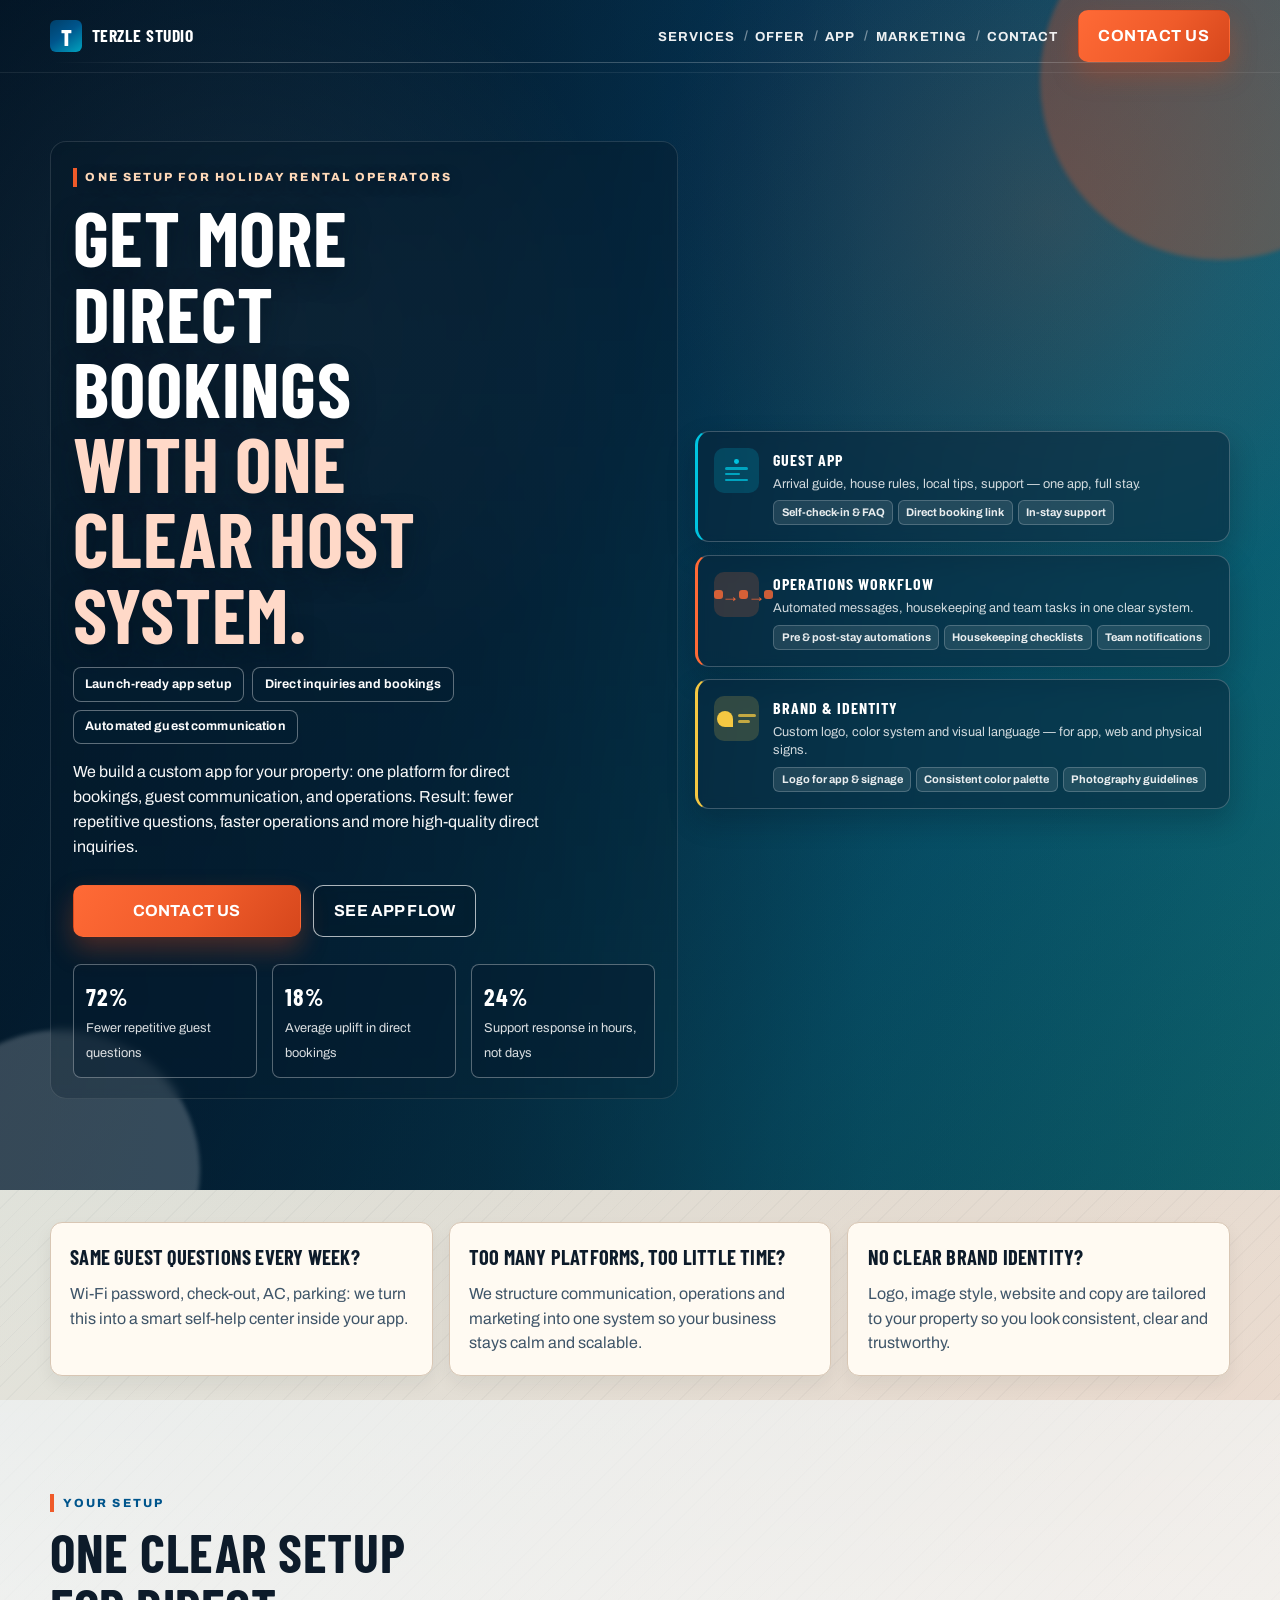
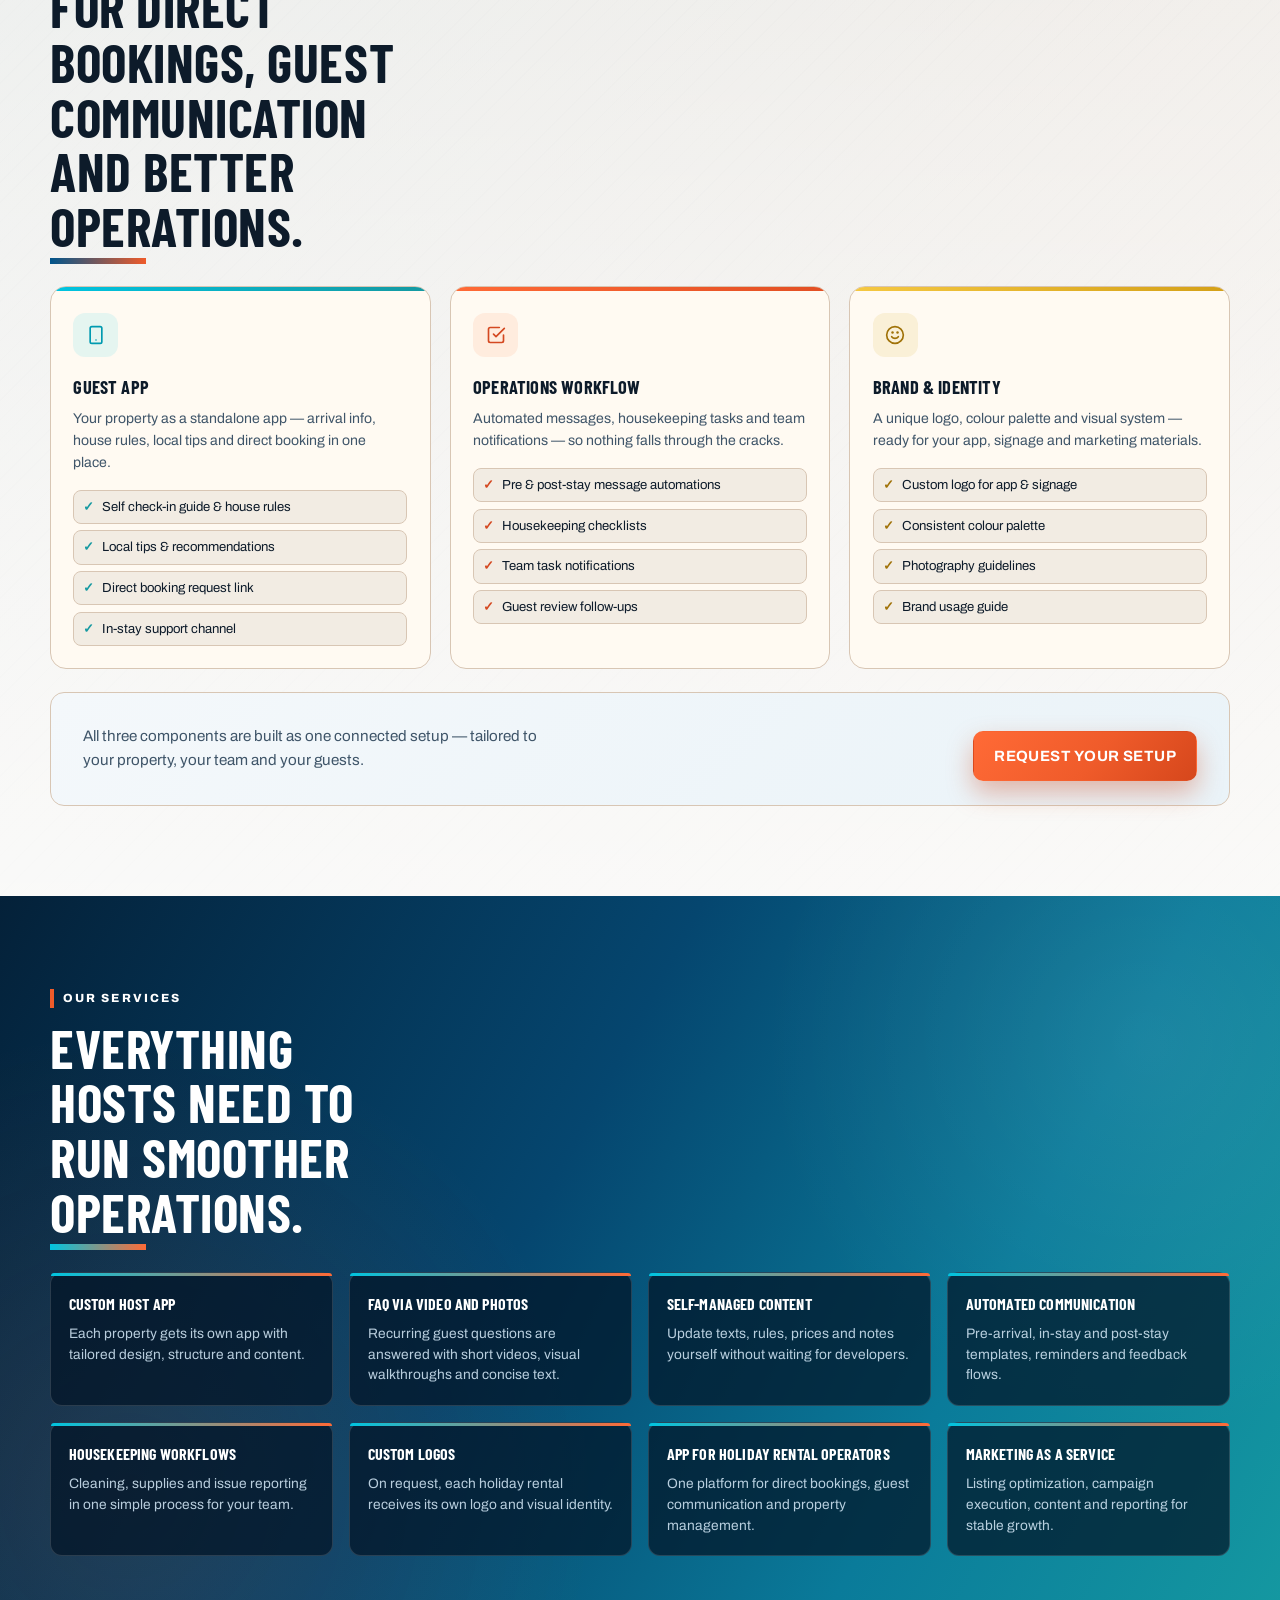
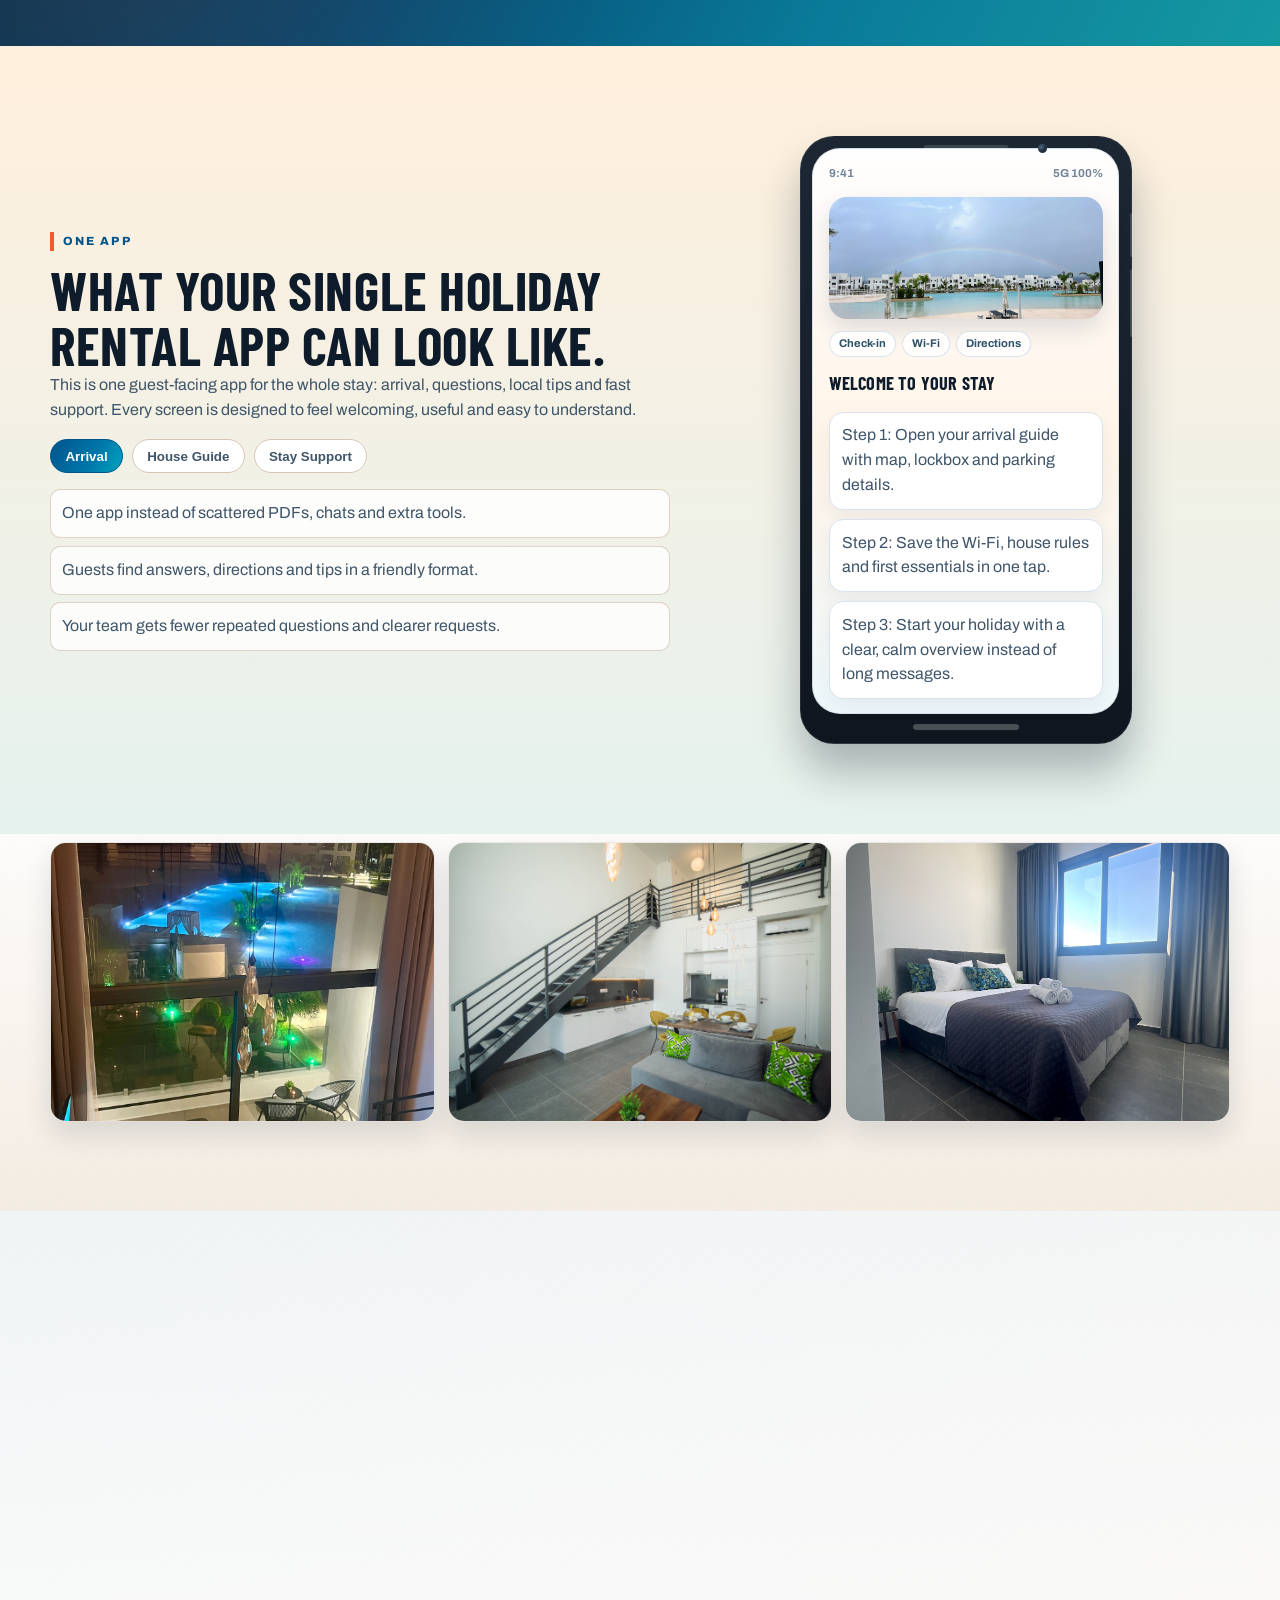
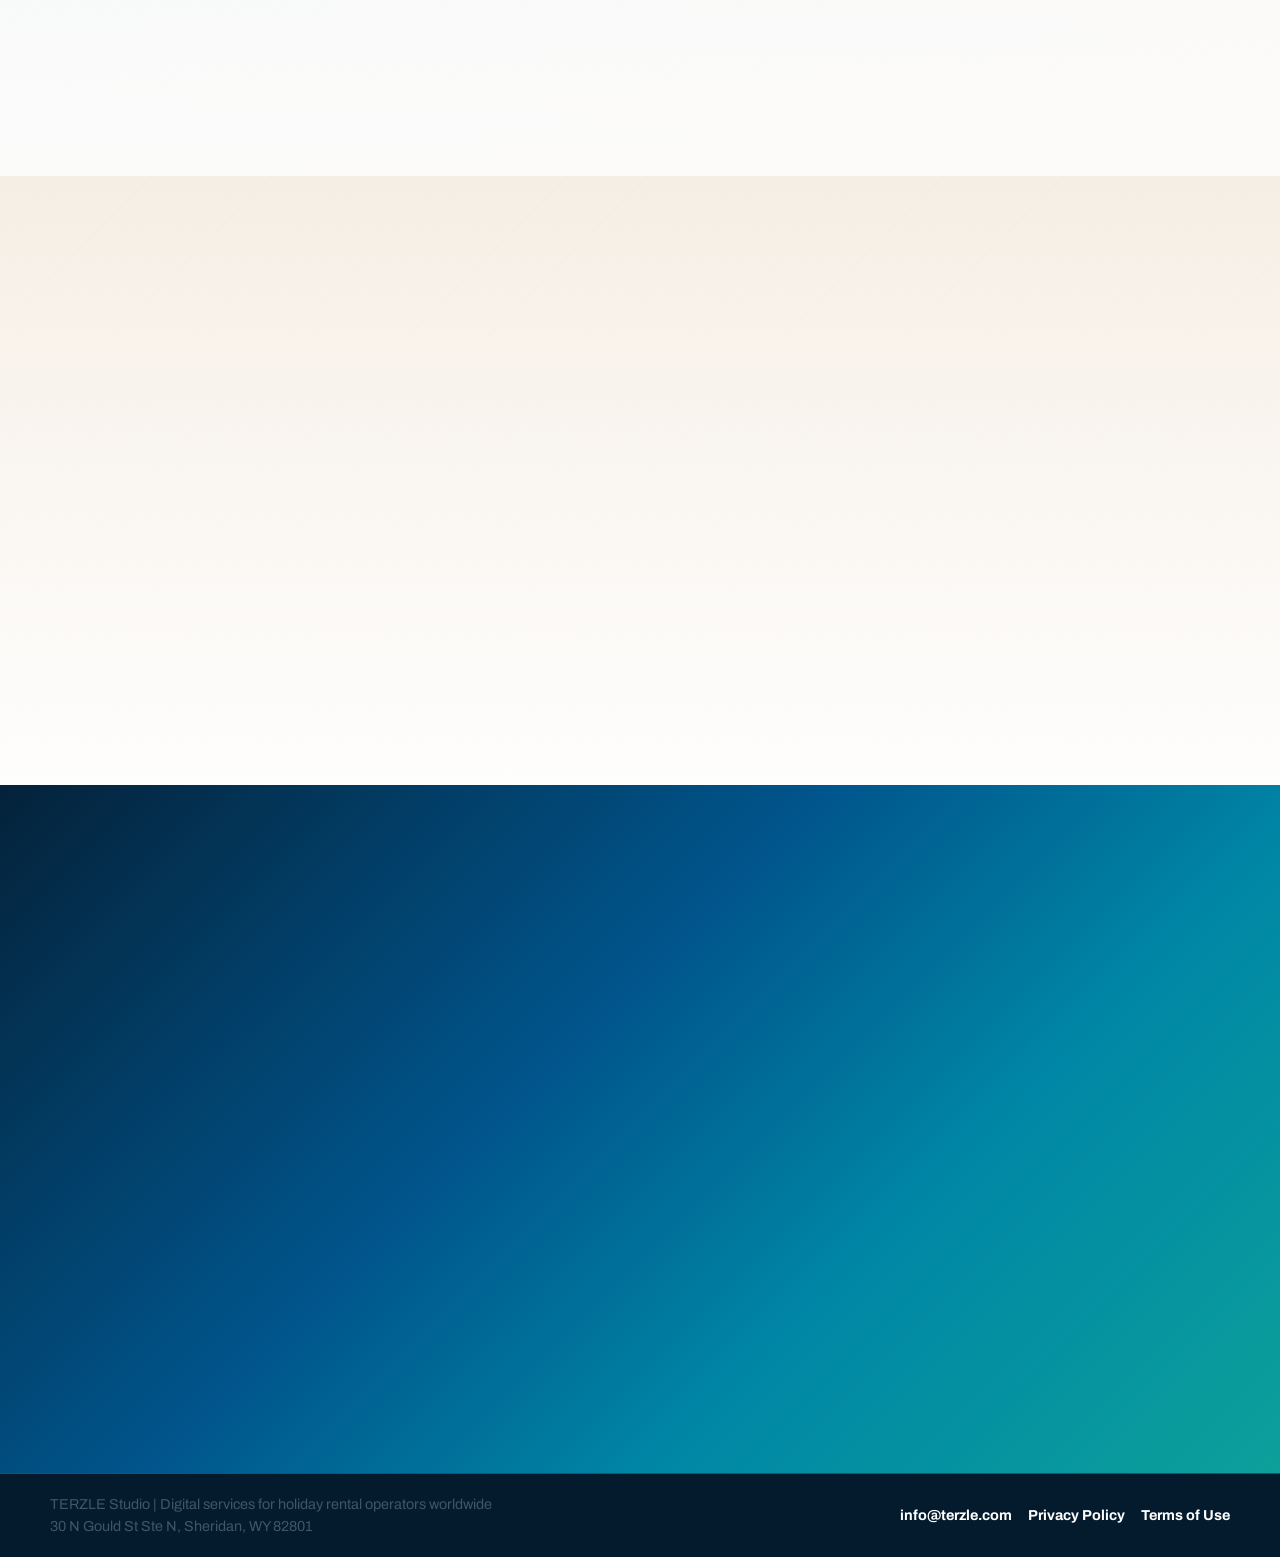
==== commit f3f90774: "Remove WhatsApp placeholder note" ====
--- a/index.html
+++ b/index.html
@@ -431,7 +431,6 @@
         </div>
         <p class="contact-meta">Email: <a href="mailto:info@terzle.com">info@terzle.com</a></p>
         <p class="contact-meta">Address: 30 N Gould St Ste N, Sheridan, WY 82801</p>
-        <p class="contact-meta">WhatsApp can be added as soon as you have the final number.</p>
       </div>
 
       <form class="contact-form reveal" id="contactForm" action="https://formsubmit.co/ajax/info@terzle.com" method="POST" data-endpoint="https://formsubmit.co/ajax/info@terzle.com">
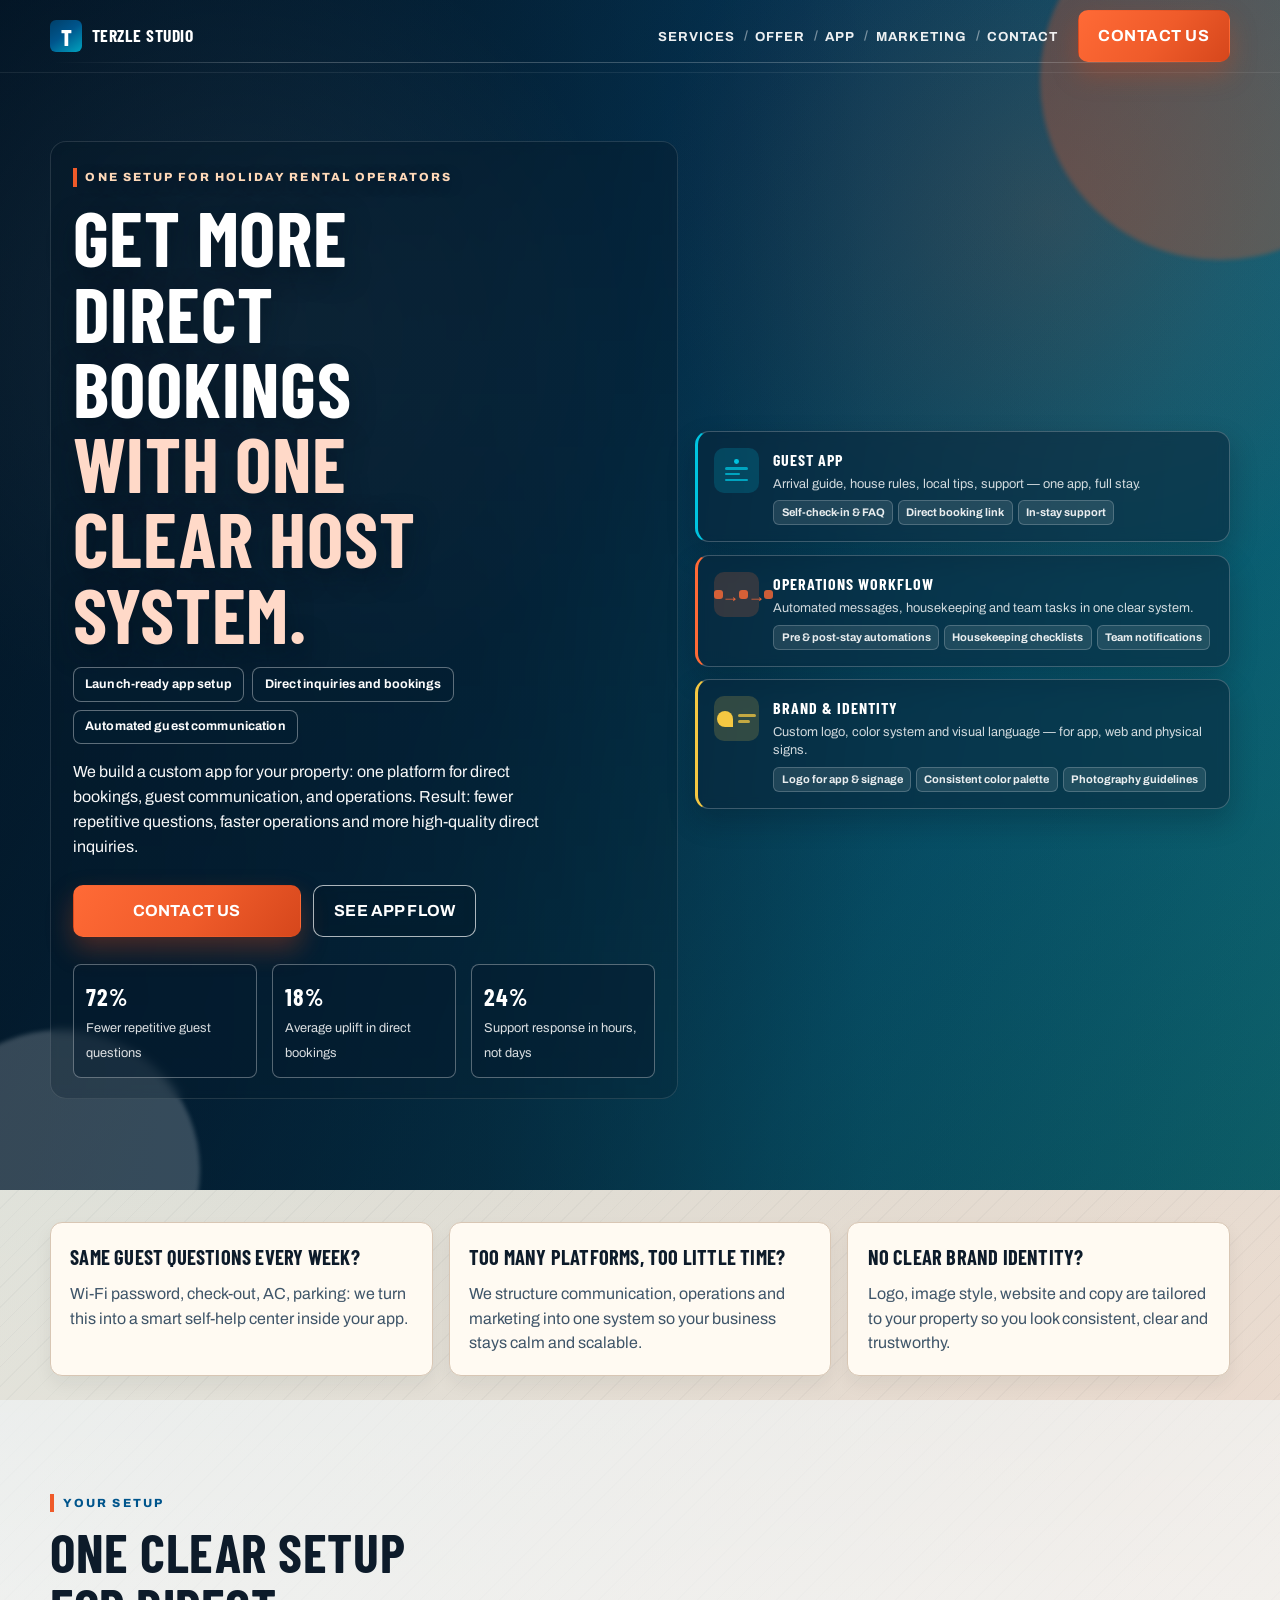
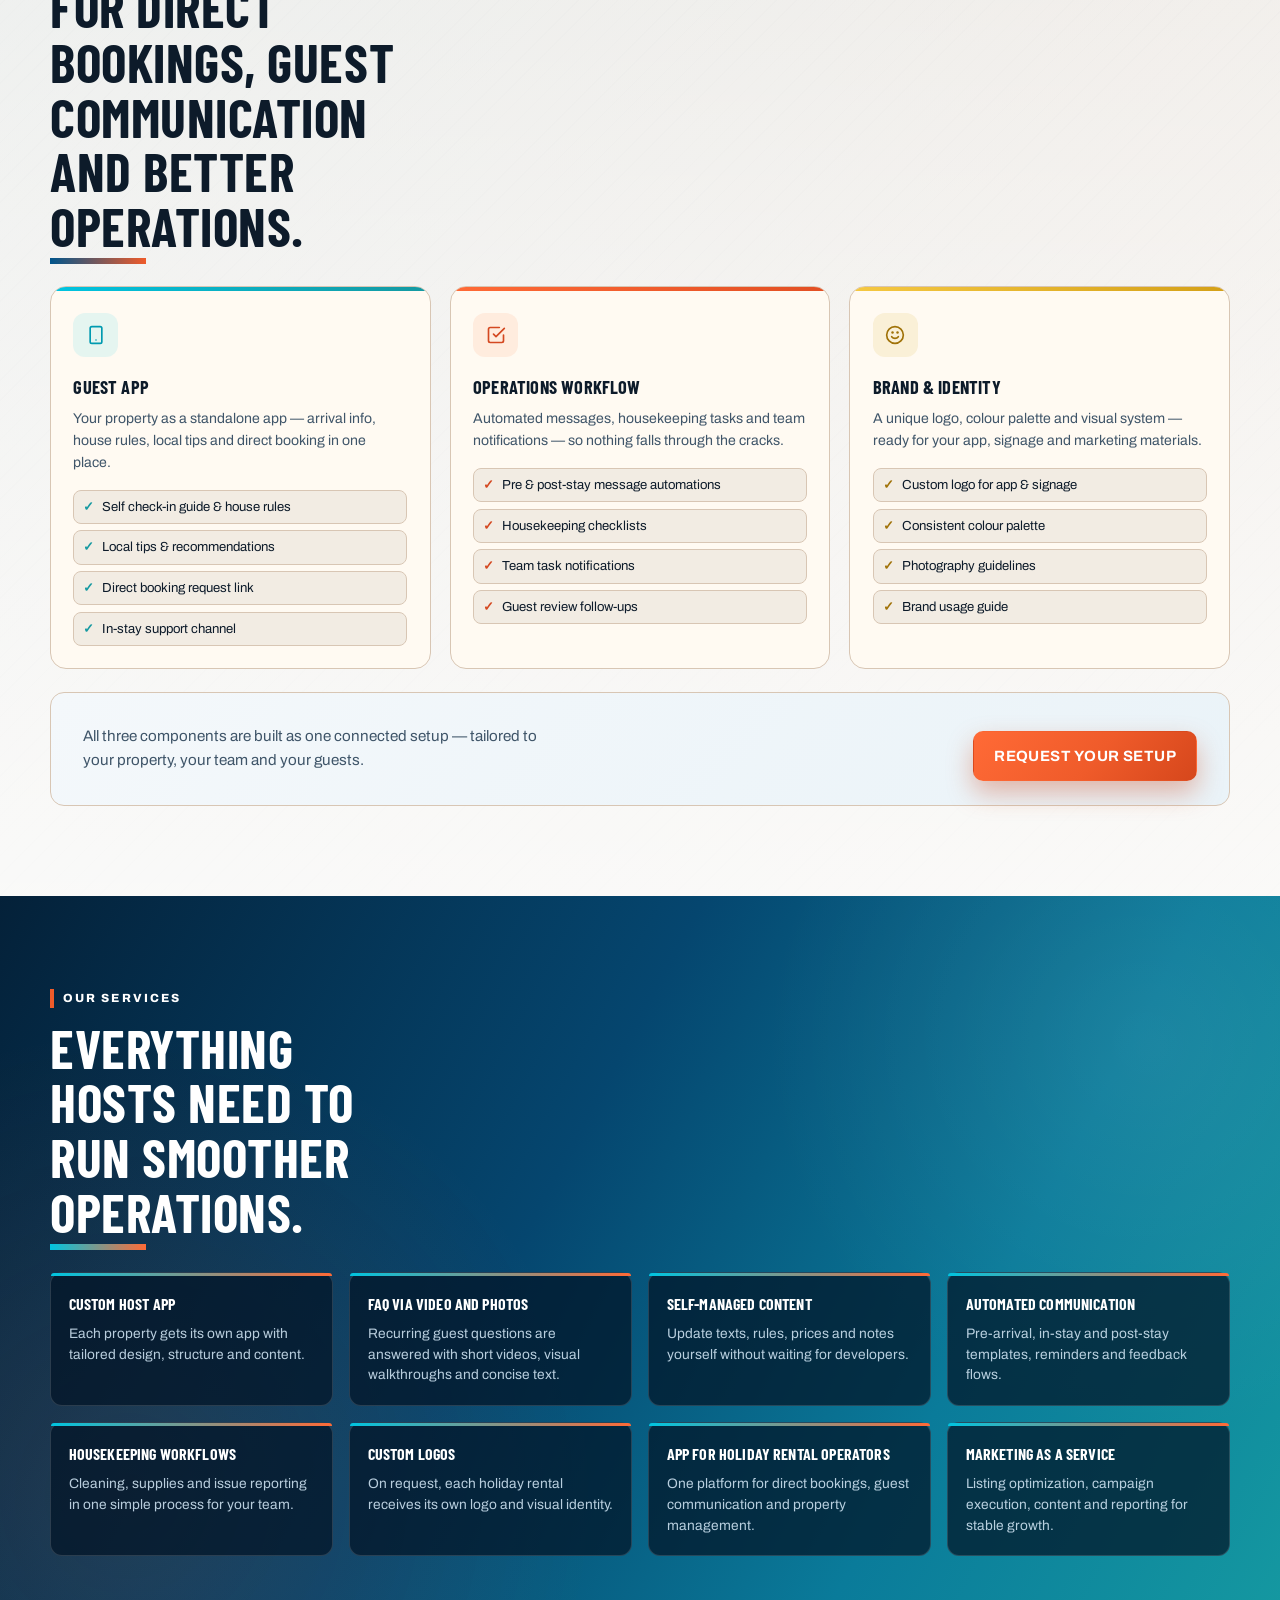
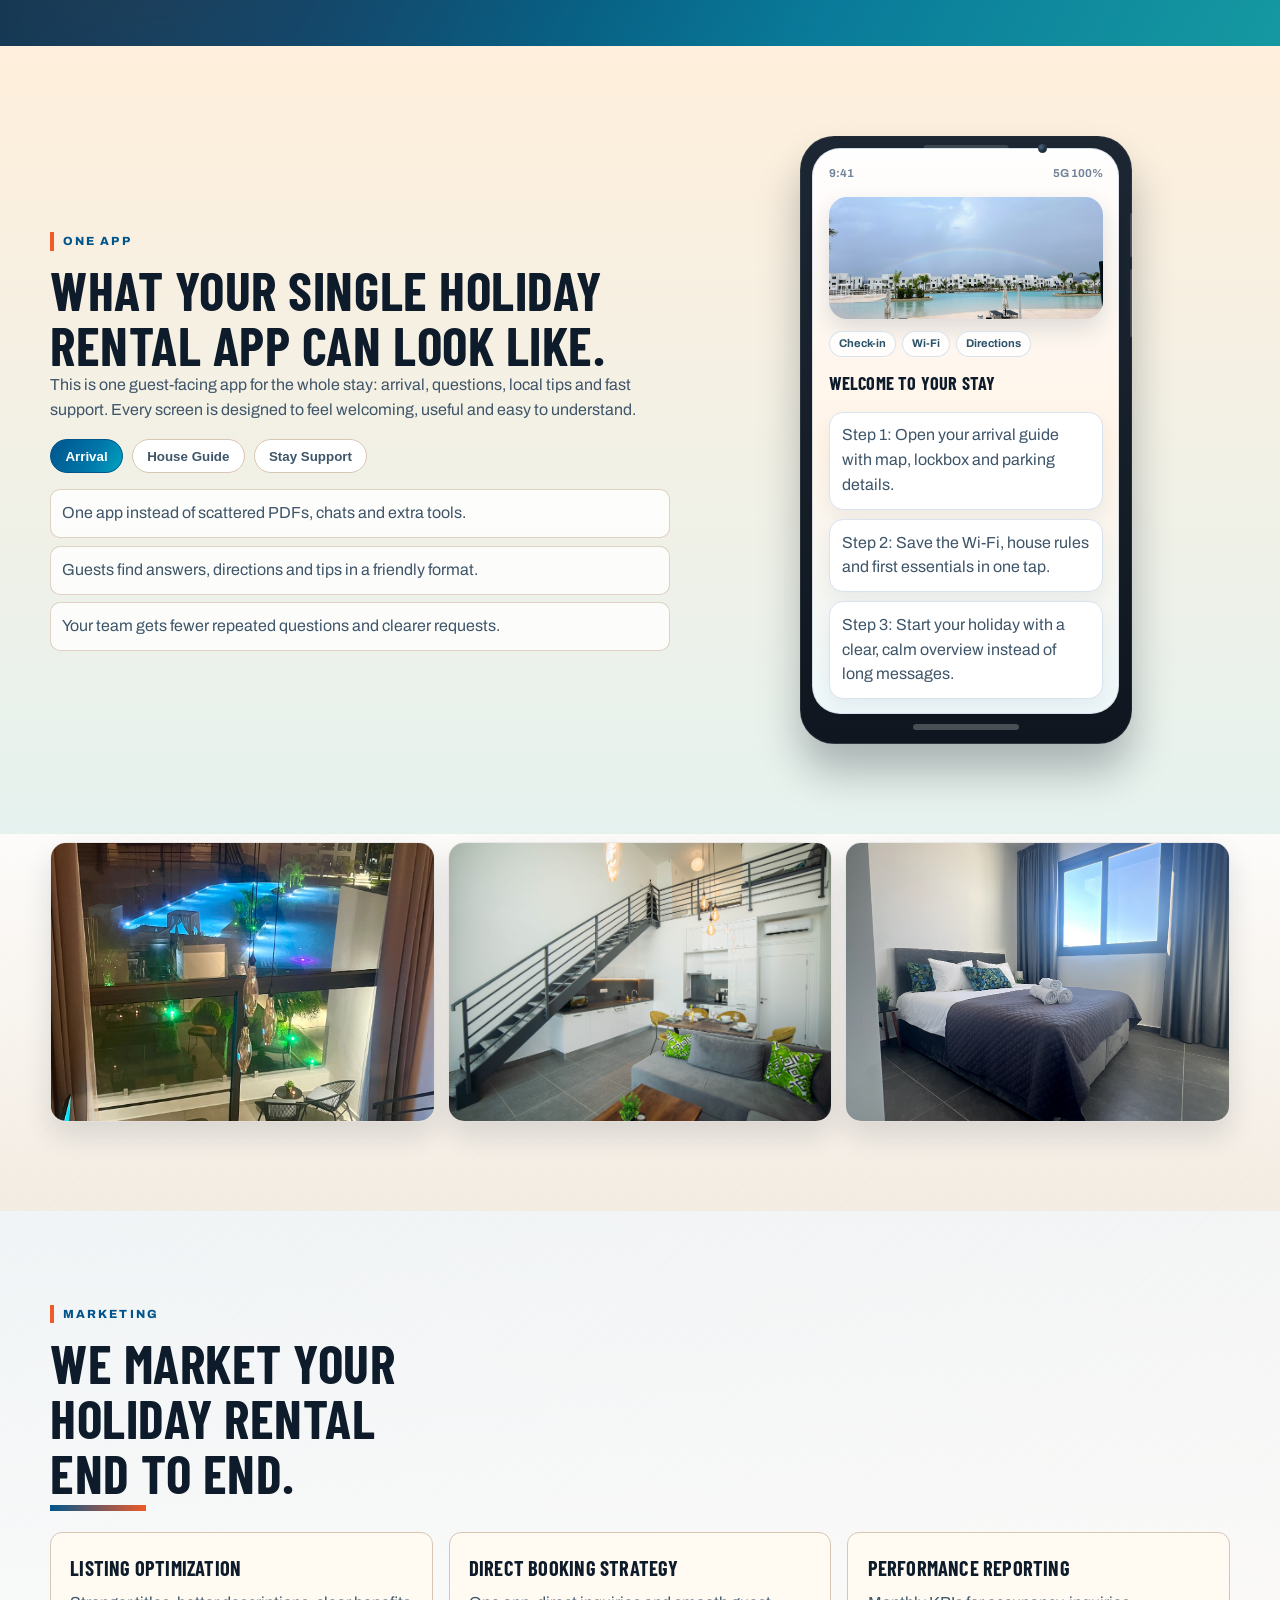
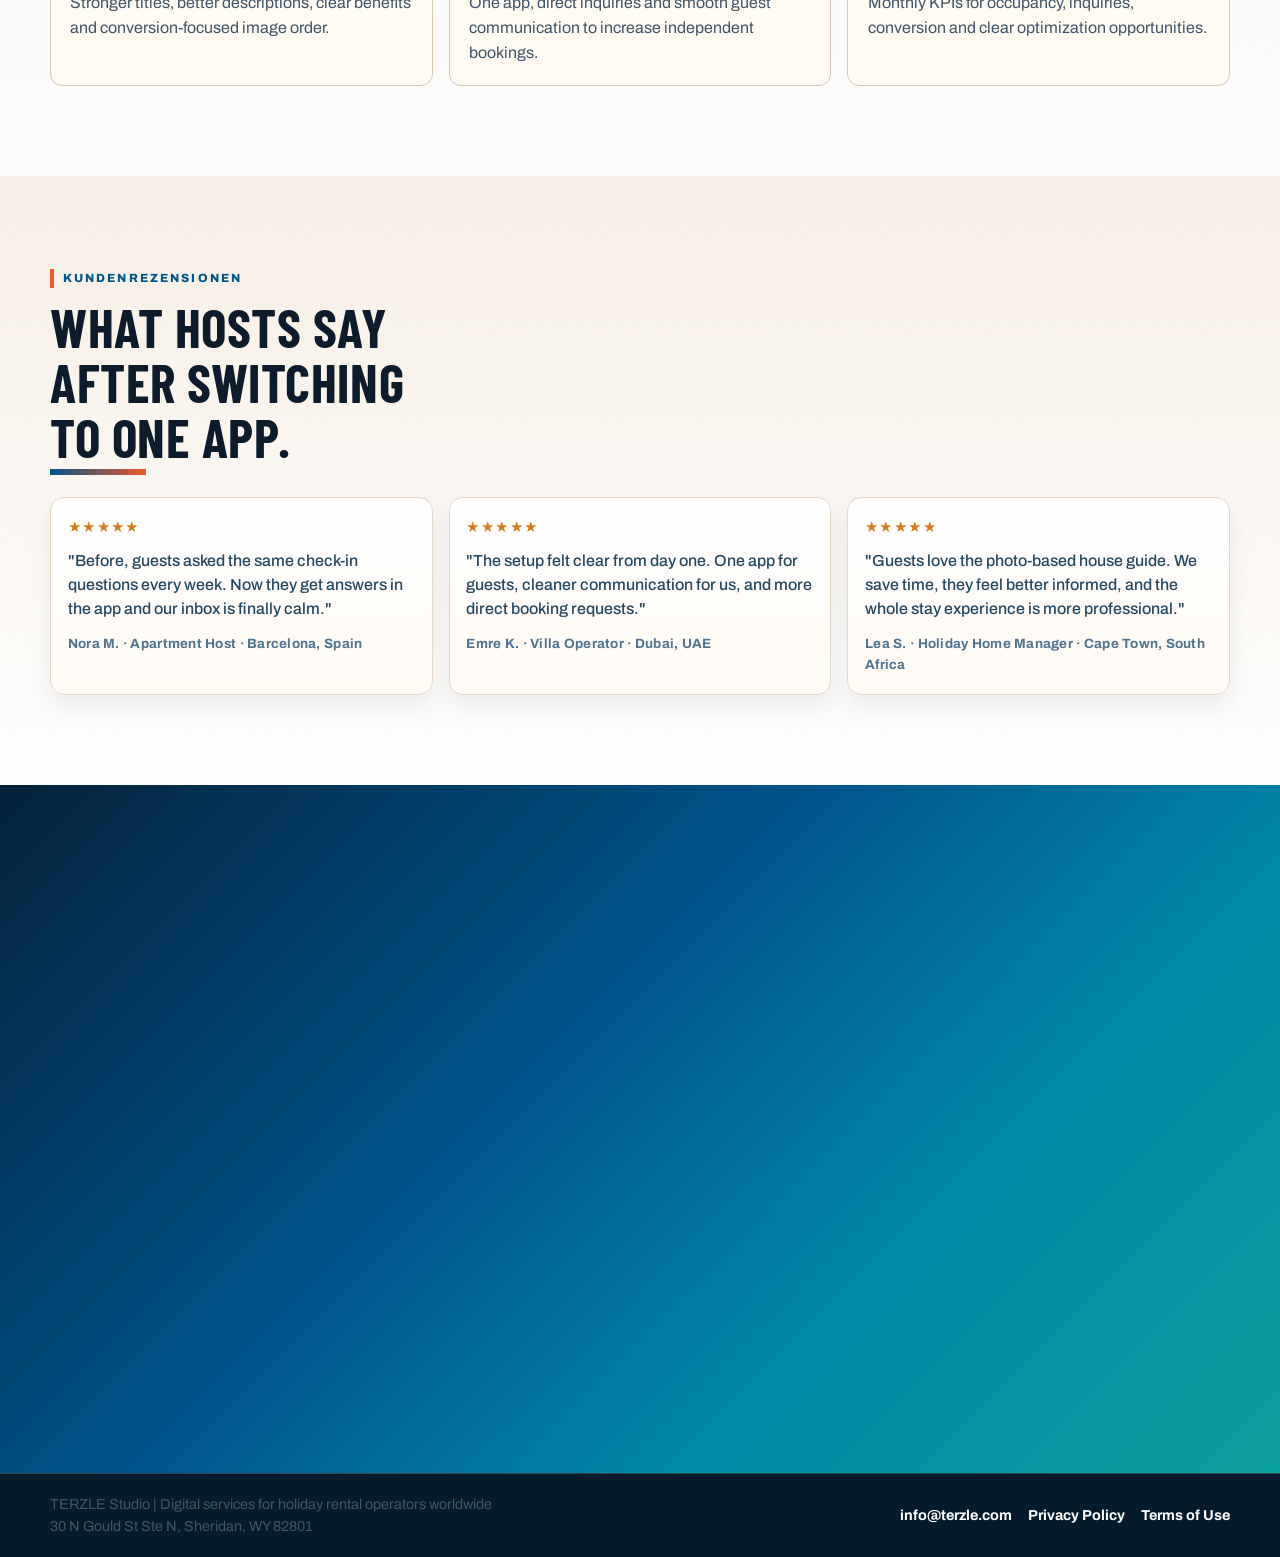
==== commit 07654462: "Add Terzle LLC company name before address" ====
--- a/index.html
+++ b/index.html
@@ -430,6 +430,7 @@
           <span>Direct booking focus</span>
         </div>
         <p class="contact-meta">Email: <a href="mailto:info@terzle.com">info@terzle.com</a></p>
+        <p class="contact-meta">Terzle LLC</p>
         <p class="contact-meta">Address: 30 N Gould St Ste N, Sheridan, WY 82801</p>
       </div>
 
